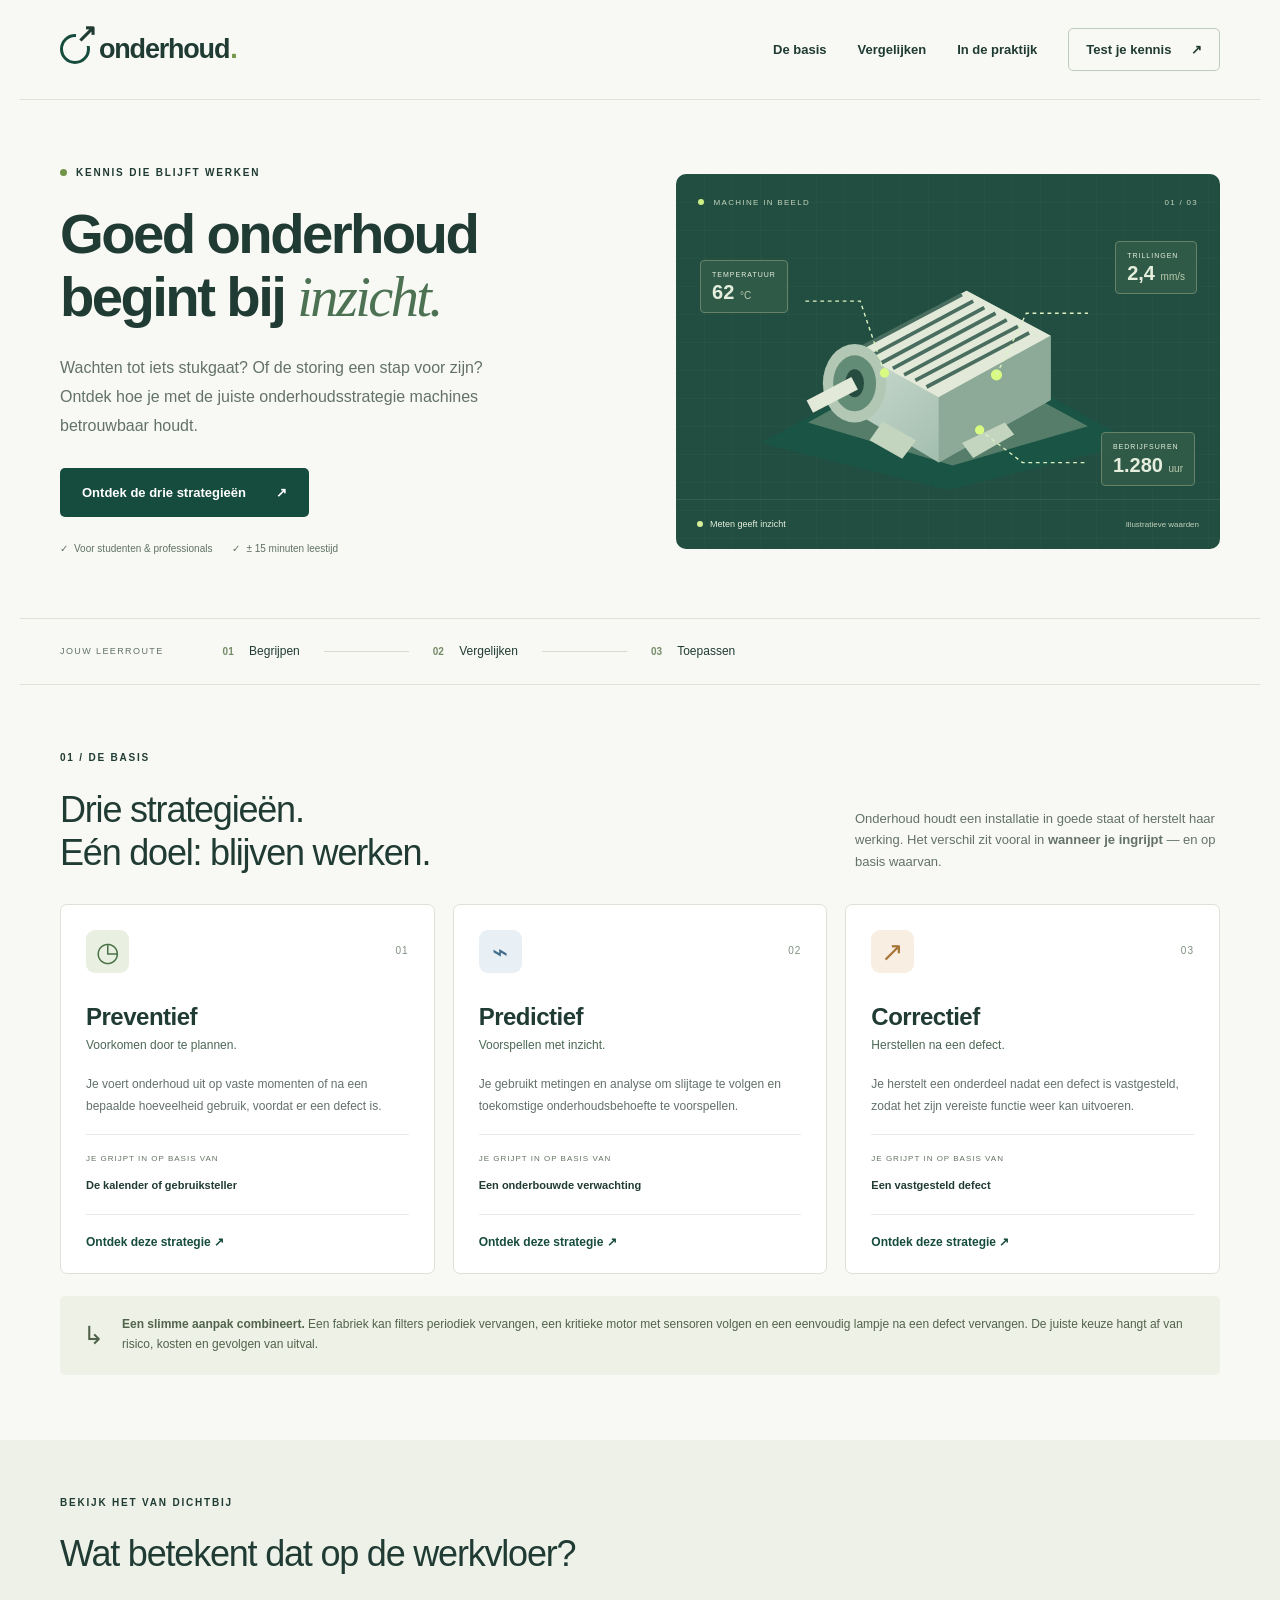
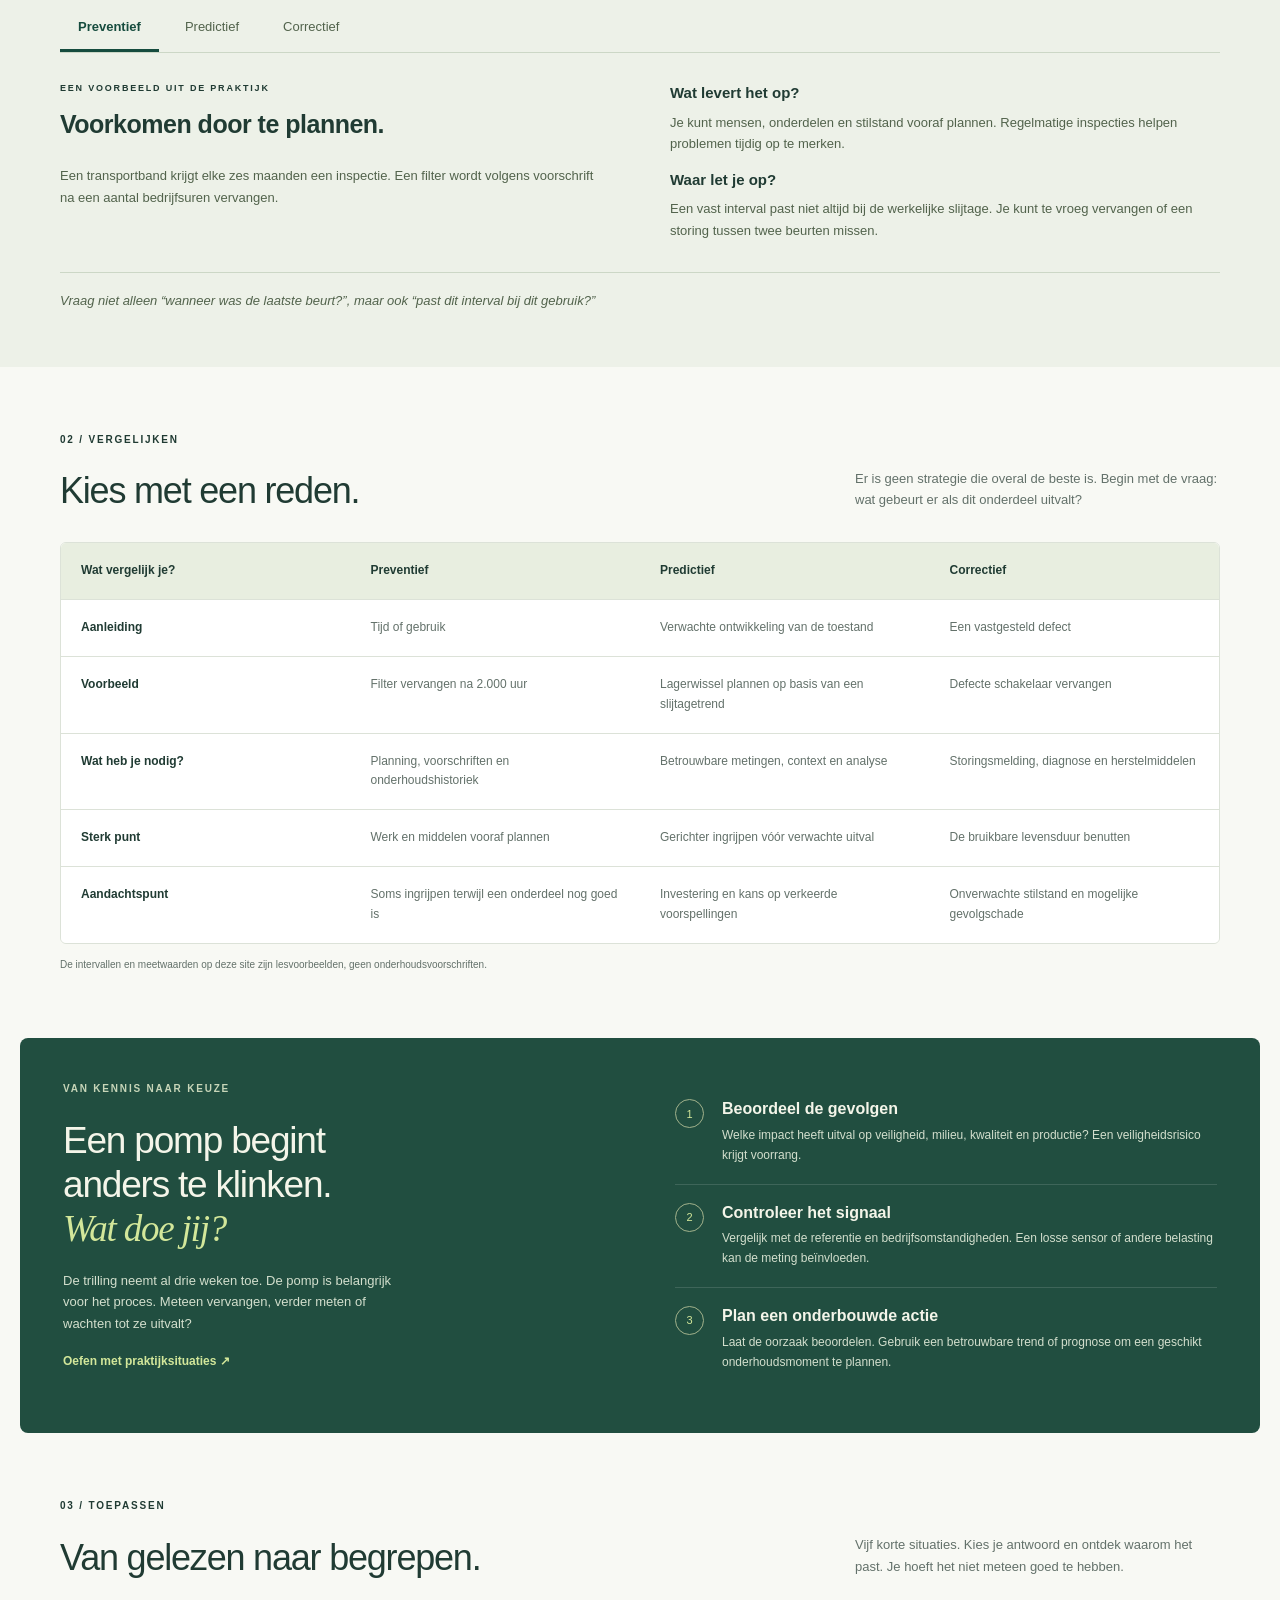
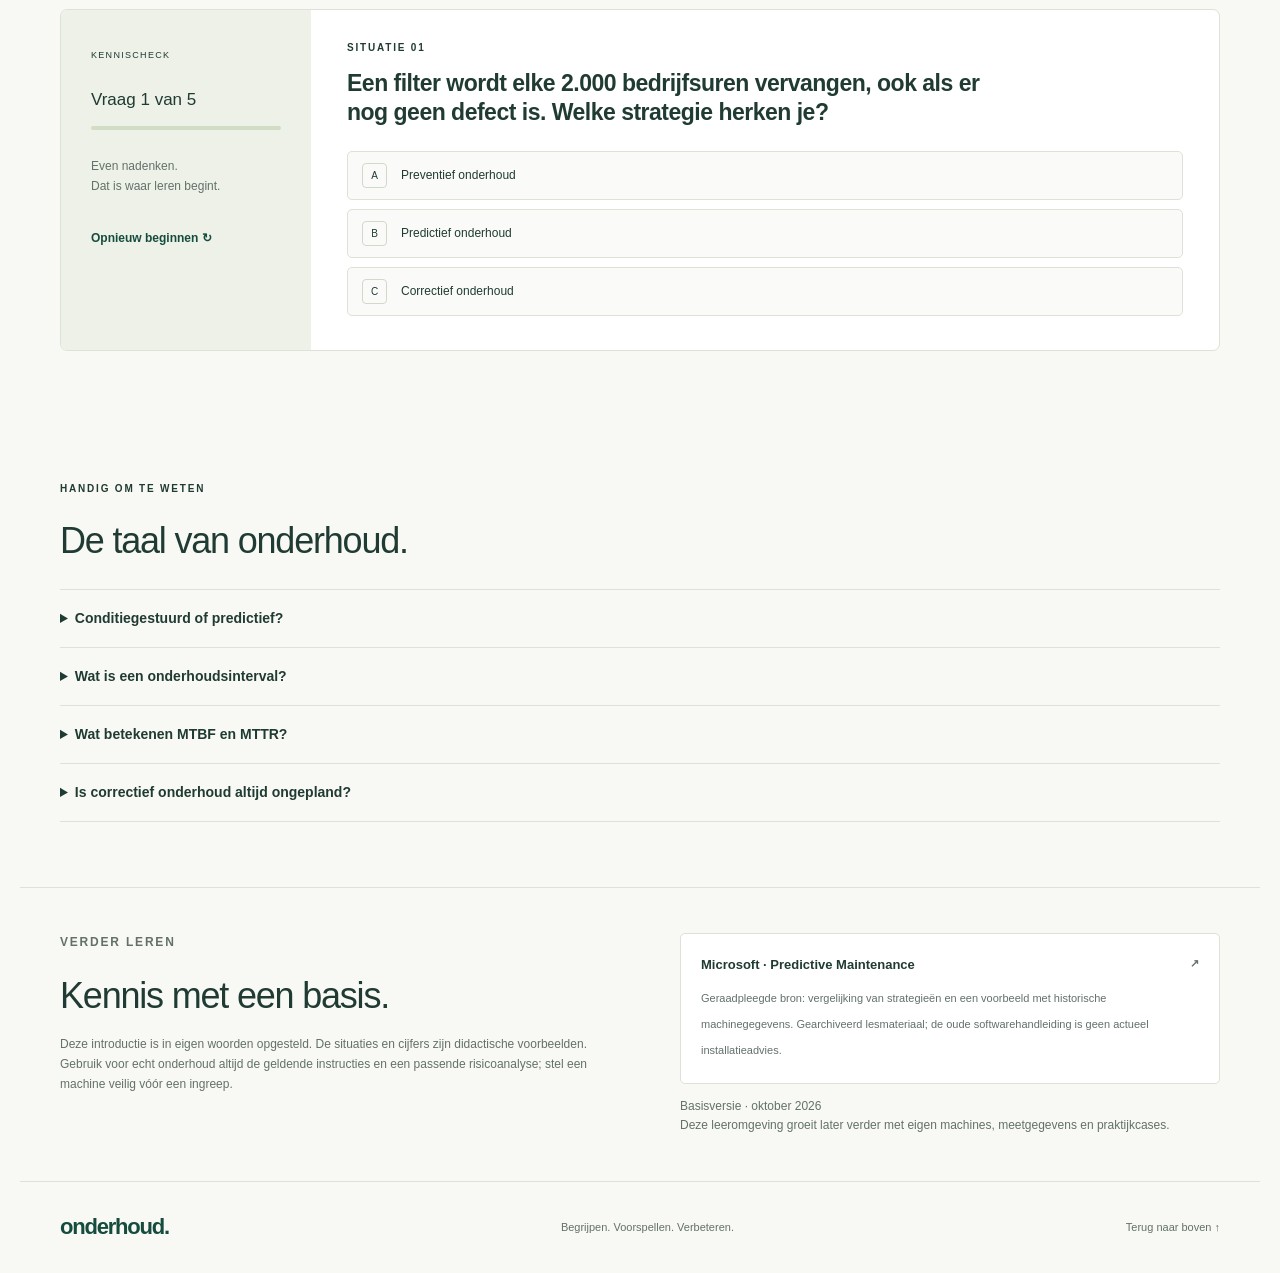
==== index.html @ 40b7e8e4 "Maak educatieve onderhoudssite voor GitHub Pages" ====
<!doctype html>
<html lang="nl">
<head>
<meta charset="utf-8"><meta name="viewport" content="width=device-width, initial-scale=1">
<meta name="description" content="Leer preventief, predictief en correctief onderhoud begrijpen en toepassen met heldere uitleg, praktijkvoorbeelden en kennisvragen.">
<meta name="theme-color" content="#164c3e"><title>Onderhoud — begrijpen. voorspellen. verbeteren.</title>
<link rel="stylesheet" href="styles.css"><script src="content/lessons.js" defer></script><script src="app.js" defer></script>
</head>
<body>
<a class="skip" href="#inhoud">Ga naar de inhoud</a>
<header><a class="brand" href="#"><span class="brand-icon" aria-hidden="true">O<span>↗</span></span>onderhoud<span class="brand-dot">.</span></a><nav aria-label="Hoofdnavigatie"><a href="#ontdek">De basis</a><a href="#vergelijk">Vergelijken</a><a href="#praktijk">In de praktijk</a><a class="nav-quiz" href="#kennischeck">Test je kennis <span aria-hidden="true">↗</span></a></nav></header>
<main id="inhoud">
<section class="hero"><div class="hero-copy"><p class="eyebrow"><span></span> KENNIS DIE BLIJFT WERKEN</p><h1>Goed onderhoud<br>begint bij <em>inzicht.</em></h1><p class="intro">Wachten tot iets stukgaat? Of de storing een stap voor zijn? Ontdek hoe je met de juiste onderhoudsstrategie machines betrouwbaar houdt.</p><a class="button" href="#ontdek">Ontdek de drie strategieën <span aria-hidden="true">↗</span></a><div class="hero-notes"><span>Voor studenten & professionals</span><span>± 15 minuten leestijd</span></div></div>
<div class="hero-visual" role="img" aria-label="Schematische machine met meetpunten voor temperatuur, trillingen en bedrijfsuren"><div class="visual-grid"></div><div class="visual-top"><span><i></i> MACHINE IN BEELD</span><span>01 / 03</span></div><svg class="machine" viewBox="0 0 480 300" aria-hidden="true"><defs><linearGradient id="metal" x1="0" y1="0" x2="1" y2="1"><stop stop-color="#d9e5d9"/><stop offset="1" stop-color="#8cae9d"/></linearGradient></defs><path d="M40 240 240 130 440 240 240 290Z" fill="#1a5445"/><path d="M90 218 235 138 390 222 245 264Z" fill="#557d6a"/><path d="M140 207v-66l120-64 90 48v69l-120 67Z" fill="url(#metal)"/><path d="m140 141 90 50 120-66-90-48Z" fill="#e2e9d8"/><path d="m230 191 120-66v69l-120 67Z" fill="#8da997"/><path d="M145 139 255 81M157 147 267 88M169 154 279 95M181 160 291 101M193 167 303 108M205 173 315 115M217 180 327 122" stroke="#496e60" stroke-width="4"/><ellipse cx="140" cy="176" rx="34" ry="42" fill="#b2c8b5"/><ellipse cx="140" cy="176" rx="23" ry="30" fill="#638c76"/><ellipse cx="140" cy="176" rx="10" ry="15" fill="#264c40"/><path d="m140 176-48 25" stroke="#e2e9d8" stroke-width="15"/><path d="m255 240 12 16 44-25-10-13M170 217l-14 20 35 20 15-20" fill="#c3d4bf"/><circle cx="292" cy="167" r="6" fill="#d9fb82"/><path d="m292 167 32-66h66M172 165l-26-77H87M274 226l46 35h70" fill="none" stroke="#dbf1c2" stroke-width="1.5" stroke-dasharray="4 4"/><circle cx="172" cy="165" r="5" fill="#d9fb82"/><circle cx="274" cy="226" r="5" fill="#d9fb82"/></svg><span class="sensor sensor-temp">TEMPERATUUR <strong>62 <small>°C</small></strong></span><span class="sensor sensor-vibration">TRILLINGEN <strong>2,4 <small>mm/s</small></strong></span><span class="sensor sensor-hours">BEDRIJFSUREN <strong>1.280 <small>uur</small></strong></span><div class="visual-bottom"><span class="pulse"></span> Meten geeft inzicht <span>Illustratieve waarden</span></div></div></section>
<div class="learning-strip"><span class="strip-title">JOUW LEERROUTE</span><a href="#ontdek"><b>01</b> Begrijpen</a><span class="route-line"></span><a href="#vergelijk"><b>02</b> Vergelijken</a><span class="route-line"></span><a href="#kennischeck"><b>03</b> Toepassen</a></div>
<section id="ontdek" class="section"><div class="section-heading"><div><p class="eyebrow">01 / DE BASIS</p><h2>Drie strategieën.<br>Eén doel: blijven werken.</h2></div><p>Onderhoud houdt een installatie in goede staat of herstelt haar werking. Het verschil zit vooral in <strong>wanneer je ingrijpt</strong> — en op basis waarvan.</p></div><div id="strategy-cards" class="cards"></div><aside class="note"><span aria-hidden="true">↳</span><p><strong>Een slimme aanpak combineert.</strong> Een fabriek kan filters periodiek vervangen, een kritieke motor met sensoren volgen en een eenvoudig lampje na een defect vervangen. De juiste keuze hangt af van risico, kosten en gevolgen van uitval.</p></aside></section>
<section id="verdieping" class="detail-section"><div class="detail-inner"><p class="eyebrow">BEKIJK HET VAN DICHTBIJ</p><h2>Wat betekent dat op de werkvloer?</h2><div id="lesson-tabs" class="tabs" role="tablist" aria-label="Onderhoudsstrategie"></div><article id="lesson-panel" class="lesson-panel" role="tabpanel" tabindex="0"></article></div></section>
<section id="vergelijk" class="section"><div class="section-heading"><div><p class="eyebrow">02 / VERGELIJKEN</p><h2>Kies met een reden.</h2></div><p>Er is geen strategie die overal de beste is. Begin met de vraag: wat gebeurt er als dit onderdeel uitvalt?</p></div><div class="table-wrap" tabindex="0" role="region" aria-label="Vergelijking onderhoudsstrategieën, horizontaal verschuifbaar"><table><caption class="sr-only">Verschillen tussen preventief, predictief en correctief onderhoud</caption><thead><tr><th scope="col">Wat vergelijk je?</th><th scope="col">Preventief</th><th scope="col">Predictief</th><th scope="col">Correctief</th></tr></thead><tbody><tr><th scope="row">Aanleiding</th><td>Tijd of gebruik</td><td>Verwachte ontwikkeling van de toestand</td><td>Een vastgesteld defect</td></tr><tr><th scope="row">Voorbeeld</th><td>Filter vervangen na 2.000 uur</td><td>Lagerwissel plannen op basis van een slijtagetrend</td><td>Defecte schakelaar vervangen</td></tr><tr><th scope="row">Wat heb je nodig?</th><td>Planning, voorschriften en onderhoudshistoriek</td><td>Betrouwbare metingen, context en analyse</td><td>Storingsmelding, diagnose en herstelmiddelen</td></tr><tr><th scope="row">Sterk punt</th><td>Werk en middelen vooraf plannen</td><td>Gerichter ingrijpen vóór verwachte uitval</td><td>De bruikbare levensduur benutten</td></tr><tr><th scope="row">Aandachtspunt</th><td>Soms ingrijpen terwijl een onderdeel nog goed is</td><td>Investering en kans op verkeerde voorspellingen</td><td>Onverwachte stilstand en mogelijke gevolgschade</td></tr></tbody></table></div><p class="small">De intervallen en meetwaarden op deze site zijn lesvoorbeelden, geen onderhoudsvoorschriften.</p></section>
<section id="praktijk" class="section practice"><div><p class="eyebrow">VAN KENNIS NAAR KEUZE</p><h2>Een pomp begint<br>anders te klinken.<br><em>Wat doe jij?</em></h2><p>De trilling neemt al drie weken toe. De pomp is belangrijk voor het proces. Meteen vervangen, verder meten of wachten tot ze uitvalt?</p><a class="text-link" href="#kennischeck">Oefen met praktijksituaties <span aria-hidden="true">↗</span></a></div><div class="steps"><article><span>1</span><div><h3>Beoordeel de gevolgen</h3><p>Welke impact heeft uitval op veiligheid, milieu, kwaliteit en productie? Een veiligheidsrisico krijgt voorrang.</p></div></article><article><span>2</span><div><h3>Controleer het signaal</h3><p>Vergelijk met de referentie en bedrijfsomstandigheden. Een losse sensor of andere belasting kan de meting beïnvloeden.</p></div></article><article><span>3</span><div><h3>Plan een onderbouwde actie</h3><p>Laat de oorzaak beoordelen. Gebruik een betrouwbare trend of prognose om een geschikt onderhoudsmoment te plannen.</p></div></article></div></section>
<section id="kennischeck" class="section quiz-section"><div class="section-heading"><div><p class="eyebrow">03 / TOEPASSEN</p><h2>Van gelezen naar begrepen.</h2></div><p>Vijf korte situaties. Kies je antwoord en ontdek waarom het past. Je hoeft het niet meteen goed te hebben.</p></div><div class="quiz-layout"><aside><span class="quiz-label">KENNISCHECK</span><div id="quiz-progress" class="quiz-progress">Vraag 1 van 5</div><div class="progress-track"><div id="progress-bar"></div></div><p>Even nadenken.<br>Dat is waar leren begint.</p><button id="restart" class="text-link" type="button">Opnieuw beginnen ↻</button></aside><div id="quiz-card" class="quiz-card" aria-live="polite"></div></div></section>
<section id="begrippen" class="section"><p class="eyebrow">HANDIG OM TE WETEN</p><h2>De taal van onderhoud.</h2><div class="glossary"><details><summary>Conditiegestuurd of predictief?</summary><p>Conditiegestuurd onderhoud baseert een actie op de gemeten toestand, bijvoorbeeld een grenswaarde. Predictief onderhoud voegt een verwachting toe: hoe zal die toestand zich ontwikkelen, en wanneer dreigt uitval? In de praktijk overlappen de termen. Een sensor alleen maakt een aanpak nog niet predictief.</p></details><details><summary>Wat is een onderhoudsinterval?</summary><p>De periode of hoeveelheid gebruik tussen onderhoudsacties, bijvoorbeeld maanden, bedrijfsuren of cycli. Bepaal het interval aan de hand van fabrikantvoorschriften, gebruiksomstandigheden, risicoanalyse en ervaring.</p></details><details><summary>Wat betekenen MTBF en MTTR?</summary><p>MTBF is de gemiddelde bedrijfstijd tussen storingen van herstelbare installaties. MTTR is, afhankelijk van de afgesproken definitie, de gemiddelde reparatie- of hersteltijd. Leg altijd vast welke tijden je meet. Een gemiddelde voorspelt niet wanneer één specifieke machine uitvalt.</p></details><details><summary>Is correctief onderhoud altijd ongepland?</summary><p>Nee. Correctief onderhoud volgt op de vaststelling van een defect. Als uitstel verantwoord is, kan het herstel worden ingepland. Bewust wachten op uitval is alleen geschikt als de gevolgen aanvaardbaar zijn.</p></details></div></section>
<section class="section sources" id="bronnen"><div><p class="eyebrow">VERDER LEREN</p><h2>Kennis met een basis.</h2><p>Deze introductie is in eigen woorden opgesteld. De situaties en cijfers zijn didactische voorbeelden. Gebruik voor echt onderhoud altijd de geldende instructies en een passende risicoanalyse; stel een machine veilig vóór een ingreep.</p></div><div><a href="https://github.com/Azure-Samples/MachineLearningSamples-PredictiveMaintenance" target="_blank" rel="noopener noreferrer"><strong>Microsoft · Predictive Maintenance <span aria-hidden="true">↗</span></strong><span>Geraadpleegde bron: vergelijking van strategieën en een voorbeeld met historische machinegegevens. Gearchiveerd lesmateriaal; de oude softwarehandleiding is geen actueel installatieadvies.</span></a><p class="small">Basisversie · oktober 2026<br>Deze leeromgeving groeit later verder met eigen machines, meetgegevens en praktijkcases.</p></div></section>
</main><footer><a class="brand" href="#">onderhoud.</a><p>Begrijpen. Voorspellen. Verbeteren.</p><a href="#inhoud">Terug naar boven ↑</a></footer>
<noscript><p class="noscript">Schakel JavaScript in voor de verdiepende lessen en kennischeck. De vergelijking, praktijkaanpak en begrippen hierboven zijn ook zonder JavaScript leesbaar.</p></noscript>
</body></html>
---- styles.css ----
:root{--ink:#203b33;--green:#164c3e;--muted:#63716a;--paper:#f8f9f4;--line:#dce2d8;--lime:#deef9c}*{box-sizing:border-box}html{scroll-behavior:smooth;scroll-padding-top:24px}body{margin:0;background:var(--paper);color:var(--ink);font-family:Arial,Helvetica,sans-serif;font-size:16px;line-height:1.65}a{color:inherit;text-decoration:none}button{font:inherit;cursor:pointer}a,button,summary{-webkit-tap-highlight-color:transparent}button:focus-visible,a:focus-visible,summary:focus-visible,[tabindex]:focus-visible{outline:3px solid #ad6b20;outline-offset:5px}header,main>section,footer,.learning-strip{max-width:1240px;margin:auto}header{padding:27px 40px;display:flex;justify-content:space-between;align-items:center;border-bottom:1px solid var(--line)}.brand{font-size:27px;font-weight:800;letter-spacing:-1.2px;display:flex;align-items:center;gap:9px}.brand-dot{color:#719646;margin-left:-8px}.brand-icon{width:30px;height:30px;border:3px solid var(--green);border-radius:50%;font-size:0;position:relative}.brand-icon span{position:absolute;font-size:25px;right:-9px;top:-16px;background:var(--paper);line-height:1}nav{display:flex;align-items:center;gap:31px;font-size:13px;font-weight:600}nav a:hover,.text-link:hover{text-decoration:underline;text-underline-offset:5px}.nav-quiz{padding:10px 17px;border:1px solid #bfcbbd;border-radius:5px}.nav-quiz span{margin-left:16px}.hero{display:grid;grid-template-columns:1.05fr 1fr;gap:45px;padding:65px 40px 60px;align-items:center}.eyebrow{font-size:10px;letter-spacing:1.8px;font-weight:700;margin:0 0 21px;display:flex;align-items:center;gap:9px}.eyebrow>span{background:#729448;width:7px;height:7px;border-radius:50%}h1,h2,h3,h4,p{margin-top:0}h1{font-size:clamp(38px,4.4vw,60px);line-height:1.12;letter-spacing:-2.6px;margin-bottom:25px;font-weight:600}em{font-family:Georgia,serif;font-weight:400;color:#4c7253}h2{font-size:36px;font-weight:500;line-height:1.2;letter-spacing:-1.2px;margin-bottom:18px}h3{font-size:24px;line-height:1.3;letter-spacing:-.5px}h4{font-size:15px;margin-bottom:6px}.intro{font-size:16px;color:var(--muted);max-width:430px;line-height:1.8;margin-bottom:27px}.button{display:inline-flex;align-items:center;justify-content:center;gap:30px;background:var(--green);color:#fff;padding:14px 22px;border:0;border-radius:5px;font-size:13px;font-weight:600}.button:hover{background:#24644e}.hero-notes{display:flex;gap:20px;color:#607165;font-size:10px;margin-top:24px}.hero-notes span:before{content:'✓';margin-right:6px}.hero-visual{height:375px;background:#214e40;border-radius:10px;position:relative;overflow:hidden;color:#e6efde;isolation:isolate}.visual-grid{position:absolute;inset:0;z-index:-1;background-image:linear-gradient(#ffffff06 1px,transparent 1px),linear-gradient(90deg,#ffffff06 1px,transparent 1px);background-size:28px 28px}.visual-top{display:flex;justify-content:space-between;margin:22px;font-size:8px;letter-spacing:1.3px;color:#c4d4bd}.visual-top i{display:inline-block;width:6px;height:6px;background:#ceef85;border-radius:50%;margin-right:6px}.machine{position:absolute;top:45px;width:100%;height:280px}.sensor{position:absolute;padding:8px 11px;background:#315c49eb;border:1px solid #668369;border-radius:4px;font-size:7px;letter-spacing:1px}.sensor strong{display:block;font-size:20px;letter-spacing:0;line-height:1.2}.sensor small{font-size:10px;font-weight:400;color:#bdccae}.sensor-temp{top:86px;left:24px}.sensor-vibration{top:67px;right:23px}.sensor-hours{right:25px;bottom:63px}.visual-bottom{position:absolute;bottom:0;padding:17px 21px;border-top:1px solid #ffffff15;width:100%;font-size:9px;display:flex;align-items:center;gap:7px}.visual-bottom>span:last-child{margin-left:auto;color:#c3d0bc;font-size:8px}.pulse{width:6px;height:6px;background:#d9ef9b;border-radius:50%}.learning-strip{display:flex;align-items:center;gap:24px;padding:23px 40px;border-top:1px solid var(--line);border-bottom:1px solid var(--line);font-size:12px}.strip-title{font-size:9px;letter-spacing:1.4px;margin-right:35px;color:var(--muted)}.learning-strip b{font-size:10px;color:#768c69;margin-right:12px}.route-line{height:1px;background:#d4dccd;flex:1;max-width:85px}.section{padding:65px 40px}.section-heading{display:flex;justify-content:space-between;gap:50px;align-items:flex-end;margin-bottom:30px}.section-heading h2{margin-bottom:0}.section-heading>p{max-width:365px;color:var(--muted);font-size:13px;margin-bottom:2px}.cards{display:grid;grid-template-columns:repeat(3,1fr);gap:18px}.strategy-card{border:1px solid var(--line);border-radius:7px;background:#fff;padding:25px 25px 20px;display:flex;flex-direction:column}.card-top{display:flex;justify-content:space-between;align-items:center;margin-bottom:28px}.strategy-icon{font-size:27px;width:43px;height:43px;background:#eaf0e1;display:grid;place-items:center;border-radius:9px;color:#4a7248}.blue .strategy-icon{background:#e8eff5;color:#426d8c}.orange .strategy-icon{background:#f8eee1;color:#a77538}.card-number{font-size:10px;letter-spacing:1px;color:#809080}.strategy-card h3{margin-bottom:4px}.strategy-card .tagline{font-size:12px;color:#4c6755;margin-bottom:18px}.strategy-card>p:not(.tagline){font-size:12px;color:var(--muted);line-height:1.8;flex:1}.trigger{padding:17px 0;border-top:1px solid #e7ebe3;border-bottom:1px solid #e7ebe3;margin:5px 0 18px}.trigger span{display:block;font-size:8px;letter-spacing:1px;color:#647362;margin-bottom:5px}.trigger strong{font-size:11px;font-weight:600}.text-link{font-size:12px;font-weight:600;background:none;padding:0;border:0;color:var(--green);text-align:left}.note{display:flex;gap:18px;background:#edf1e6;padding:19px 23px;margin-top:22px;border-radius:5px;font-size:12px;color:#52634c}.note>span{font-size:25px}.note p{margin:0}.detail-section{background:#edf1e8;max-width:none}.detail-inner{max-width:1240px;margin:auto;padding:55px 40px}.tabs{display:flex;gap:8px;border-bottom:1px solid #ccd7c6;margin:28px 0}.tabs button{border:0;background:none;padding:12px 18px;font-size:13px;color:#52634c;border-bottom:3px solid transparent}.tabs button[aria-selected=true]{border-color:var(--green);color:var(--green);font-weight:700}.lesson-panel{display:grid;grid-template-columns:1fr 1fr;gap:18px 60px}.lesson-example{padding-right:15px}.lesson-example .eyebrow{font-size:9px;margin-bottom:12px}.lesson-panel p{font-size:13px;color:#52634c}.lesson-example h3{font-size:25px}.lesson-takeaway{grid-column:1/-1;border-top:1px solid #ccd7c6;padding-top:17px;margin:0;font-style:italic}.table-wrap{overflow:auto;border:1px solid var(--line);border-radius:6px}table{border-collapse:collapse;width:100%;min-width:700px;font-size:12px;text-align:left;background:#fff}th,td{padding:18px 20px;border-bottom:1px solid var(--line);vertical-align:top;width:25%}thead{background:#e8eee0}tbody th{font-weight:600}tbody td{color:var(--muted)}tbody tr:last-child>*{border:0}.small{font-size:10px;color:var(--muted);margin:13px 0 0}.practice{background:#214e40;color:#f4f5e9;border-radius:8px;display:grid;grid-template-columns:1fr 1fr;gap:70px;padding:43px;margin:0 auto}.practice em{color:#d3e79a}.practice h2{font-size:37px}.practice>div>p:not(.eyebrow){font-size:13px;color:#d3dfcd;max-width:350px}.practice .text-link{color:#d3e79a}.practice .eyebrow{color:#c7d5b8}.steps{display:flex;flex-direction:column;justify-content:center}.steps article{display:flex;gap:18px;padding:18px 0;border-bottom:1px solid #ffffff21}.steps article:last-child{border:0}.steps article>span{border:1px solid #a2b28c;min-width:29px;height:29px;display:grid;place-items:center;border-radius:50%;font-size:11px;color:#d3e79a}.steps h3{font-size:16px;letter-spacing:0;margin-bottom:6px}.steps p{font-size:12px;color:#d3dfcd;margin:0}.quiz-layout{display:grid;grid-template-columns:250px 1fr;background:#fff;border:1px solid var(--line);border-radius:7px;overflow:hidden}.quiz-layout>aside{background:#edf1e7;padding:30px}.quiz-label{font-size:9px;letter-spacing:1.3px}.quiz-progress{font-size:17px;margin:20px 0 12px}.progress-track{height:4px;background:#d2ddc5;border-radius:5px;overflow:hidden}#progress-bar{height:100%;background:var(--green);transition:width .3s}.quiz-layout>aside p{font-size:12px;color:var(--muted);margin:27px 0}.quiz-card{padding:30px 36px;min-height:340px}.quiz-card h3{font-size:23px;max-width:650px}.quiz-card>.eyebrow{margin-bottom:12px}.quiz-options{display:grid;gap:9px}.quiz-options button{text-align:left;border:1px solid #dce2d6;background:#fafbf8;border-radius:5px;padding:11px 14px;color:var(--ink);display:flex;align-items:center;gap:14px;font-size:12px}.quiz-options button>span:first-child{border:1px solid #d1d9cb;min-width:25px;height:25px;display:grid;place-items:center;border-radius:4px;font-size:10px}.quiz-options button:hover:enabled{background:#edf3e3;border-color:#60824a}.quiz-options .correct{background:#e6f0dd;border-color:#527b3e}.quiz-options .incorrect{background:#fbece4;border-color:#b35e38}.quiz-options button:disabled{color:var(--ink);cursor:default;opacity:1}.feedback:not(:empty){padding-top:20px;font-size:13px}.feedback p{margin:5px 0 16px;color:var(--muted)}.feedback .button{padding:10px 16px}.quiz-card>p{font-size:13px}.glossary{margin-top:27px;border-top:1px solid var(--line)}details{border-bottom:1px solid var(--line);padding:17px 0}summary{cursor:pointer;font-size:14px;font-weight:600}details p{font-size:13px;color:var(--muted);max-width:850px;margin:14px 0 0}.sources{border-top:1px solid var(--line);display:grid;grid-template-columns:1fr 1fr;gap:80px;padding-top:45px;padding-bottom:45px}.sources p{font-size:12px;color:var(--muted)}.sources a{display:block;border:1px solid var(--line);padding:20px;background:#fff;border-radius:5px}.sources a:hover{border-color:#65834b}.sources a strong{display:block;font-size:13px;margin-bottom:8px}.sources a span{font-size:11px;color:var(--muted)}.sources a strong span{float:right}footer{display:flex;align-items:center;justify-content:space-between;padding:27px 40px;border-top:1px solid var(--line);font-size:11px;color:var(--muted)}footer .brand{color:var(--green);font-size:22px}footer p{margin:0}.skip{position:absolute;top:-100px;left:15px;background:white;z-index:10;padding:12px}.skip:focus{top:10px}.sr-only{position:absolute;width:1px;height:1px;overflow:hidden;clip-path:inset(50%)}.noscript{padding:20px}section[id]{scroll-margin-top:10px}@media(min-width:1300px){.practice{max-width:1160px}}@media(max-width:850px){header{padding:20px 25px}nav{gap:16px;font-size:11px}.hero{padding:40px 25px;gap:25px}h1{font-size:42px}.hero-visual{height:335px}.sensor-temp{left:12px}.sensor-vibration{right:12px}.section,.detail-inner{padding:45px 25px}.learning-strip{padding:20px 25px;gap:16px}.strip-title{margin-right:0}.section-heading{gap:25px}.cards{gap:12px}.strategy-card{padding:20px 17px}.practice{margin:0 25px;padding:30px;gap:35px}.quiz-layout{grid-template-columns:200px 1fr}.quiz-card{padding:25px}.sources{gap:35px}h2{font-size:30px}}@media(max-width:620px){header{flex-wrap:wrap;gap:16px}.brand{font-size:24px}nav{width:100%;justify-content:space-between;gap:9px}.nav-quiz{padding:7px 9px}.nav-quiz span{display:none}.hero{grid-template-columns:1fr;padding-top:35px;gap:30px}h1{font-size:46px}.hero-copy .eyebrow{font-size:9px}.hero-visual{height:330px}.machine{top:20px}.sensor-temp{top:75px;left:20px}.sensor-vibration{top:50px;right:20px}.hero-notes{gap:12px;font-size:9px}.learning-strip{gap:10px;flex-wrap:wrap;font-size:10px}.strip-title{width:100%;font-size:8px}.route-line{max-width:none;min-width:8px}.learning-strip b{margin-right:5px}.section-heading{display:block}.section-heading>p{margin-top:20px;max-width:none}.cards{grid-template-columns:1fr;gap:16px}.strategy-card{padding:24px}.card-top{margin-bottom:18px}.strategy-card>p:not(.tagline){font-size:14px}.strategy-card .tagline{font-size:13px}.trigger strong{font-size:12px}.lesson-panel{grid-template-columns:1fr;gap:20px}.tabs{gap:0}.tabs button{padding:12px;font-size:12px}.lesson-example{padding:0}.practice{grid-template-columns:1fr;gap:15px;padding:27px;margin:0 20px}.practice h2{font-size:34px}.quiz-layout{grid-template-columns:1fr}.quiz-layout>aside{padding:20px;display:flex;flex-wrap:wrap;align-items:center;gap:12px}.quiz-label{width:100%}.quiz-progress{margin:0;font-size:14px}.progress-track{flex:1;min-width:60px}.quiz-layout>aside p{display:none}.quiz-layout>aside .text-link{width:100%;font-size:10px}.quiz-card{padding:24px 20px}.quiz-card h3{font-size:20px}.sources{grid-template-columns:1fr;gap:15px}footer{padding:25px;flex-wrap:wrap;gap:15px}footer p{order:3;width:100%}}@media(prefers-reduced-motion:reduce){html{scroll-behavior:auto}*{transition:none!important}}@media print{header nav,.hero-visual,.learning-strip,.quiz-section,footer{display:none}.hero,.section,.detail-inner{padding:20px 0}.hero,.cards,.practice{display:block}.strategy-card{break-inside:avoid;margin-bottom:12px}.practice{color:#000;background:none}a{text-decoration:underline}}
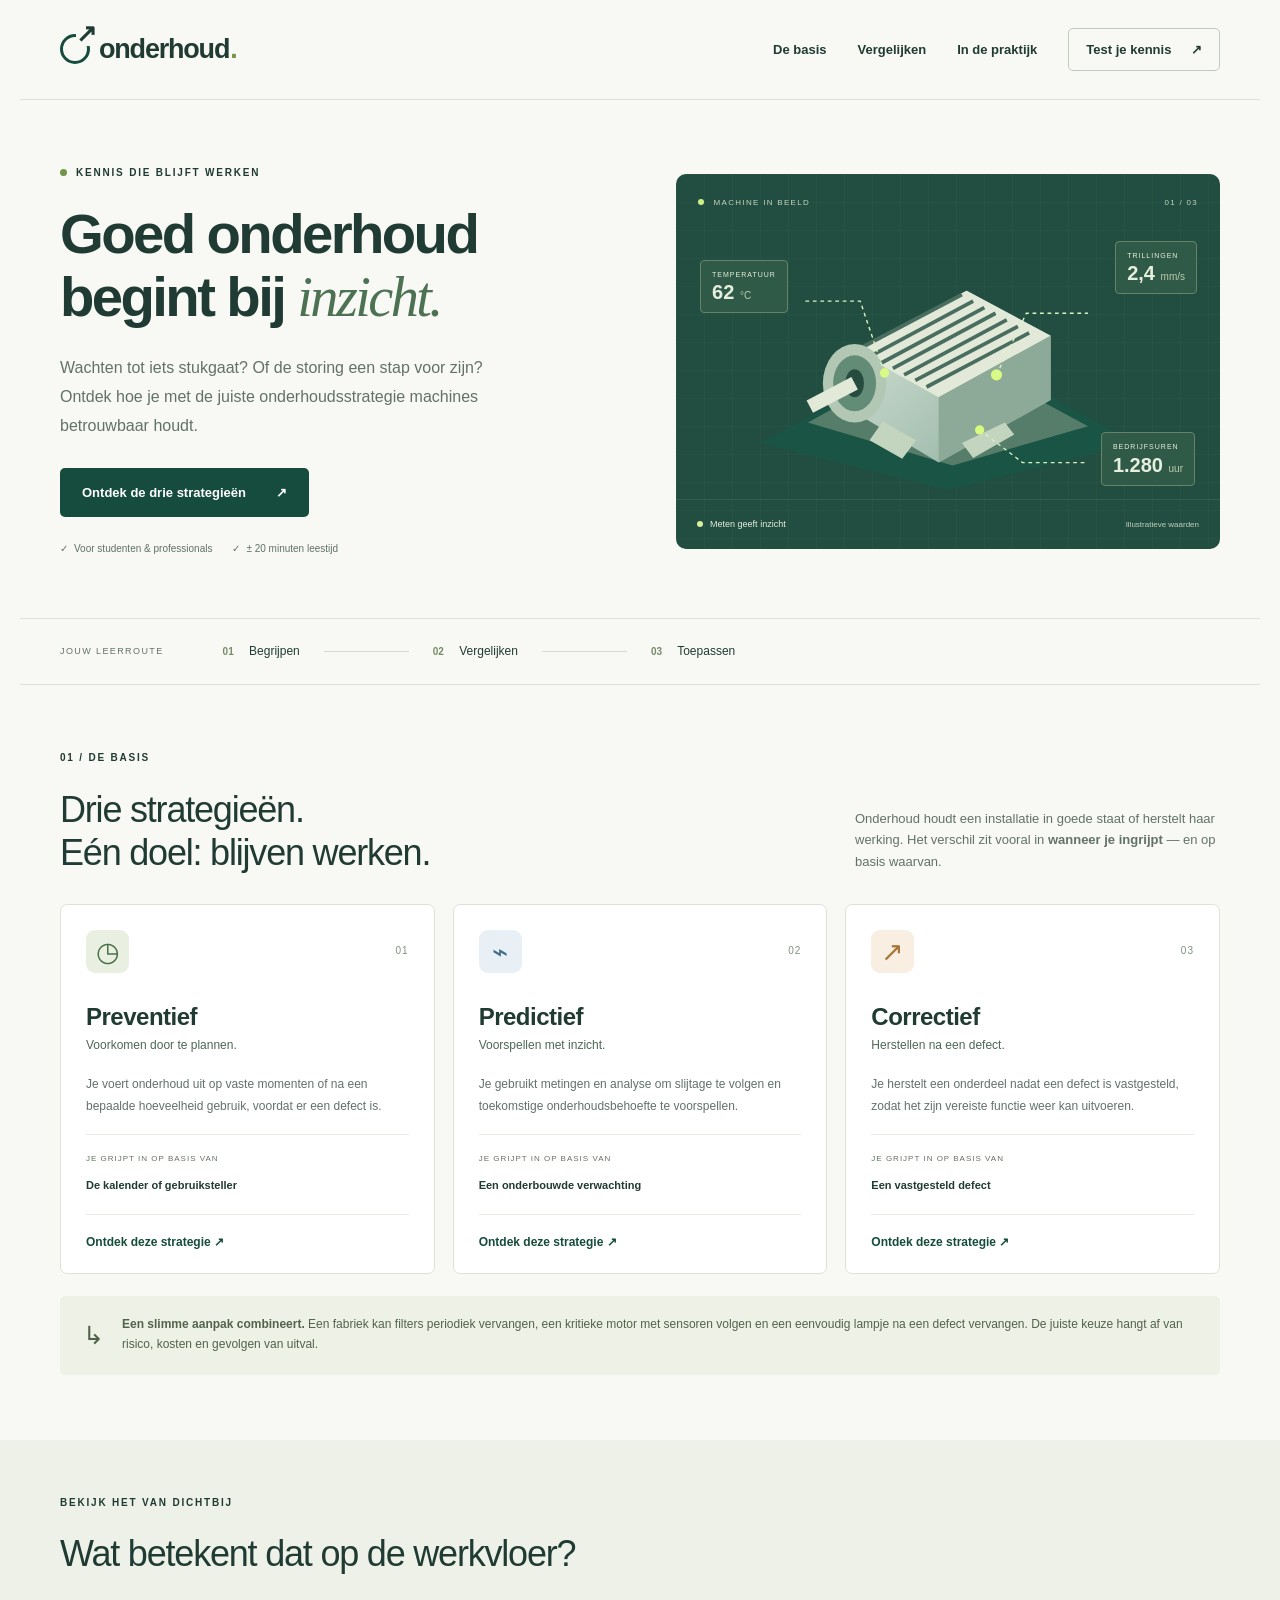
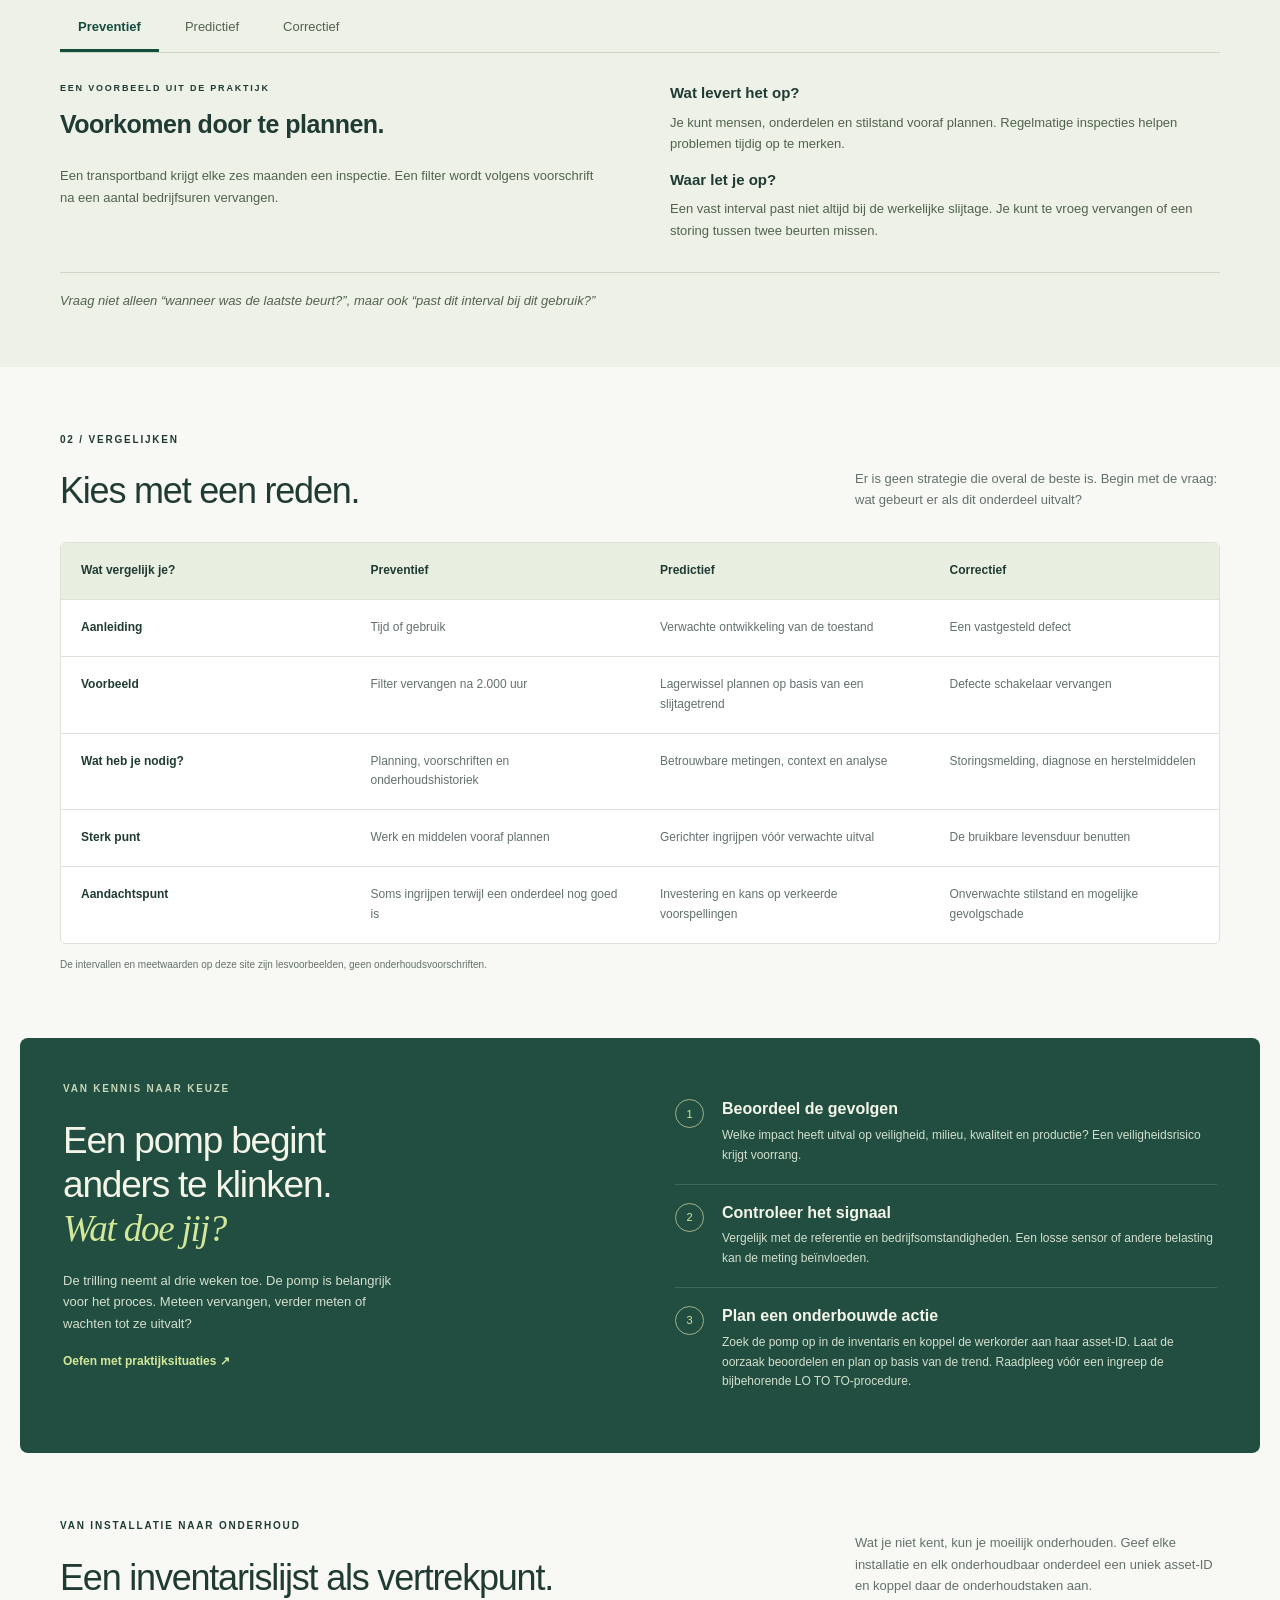
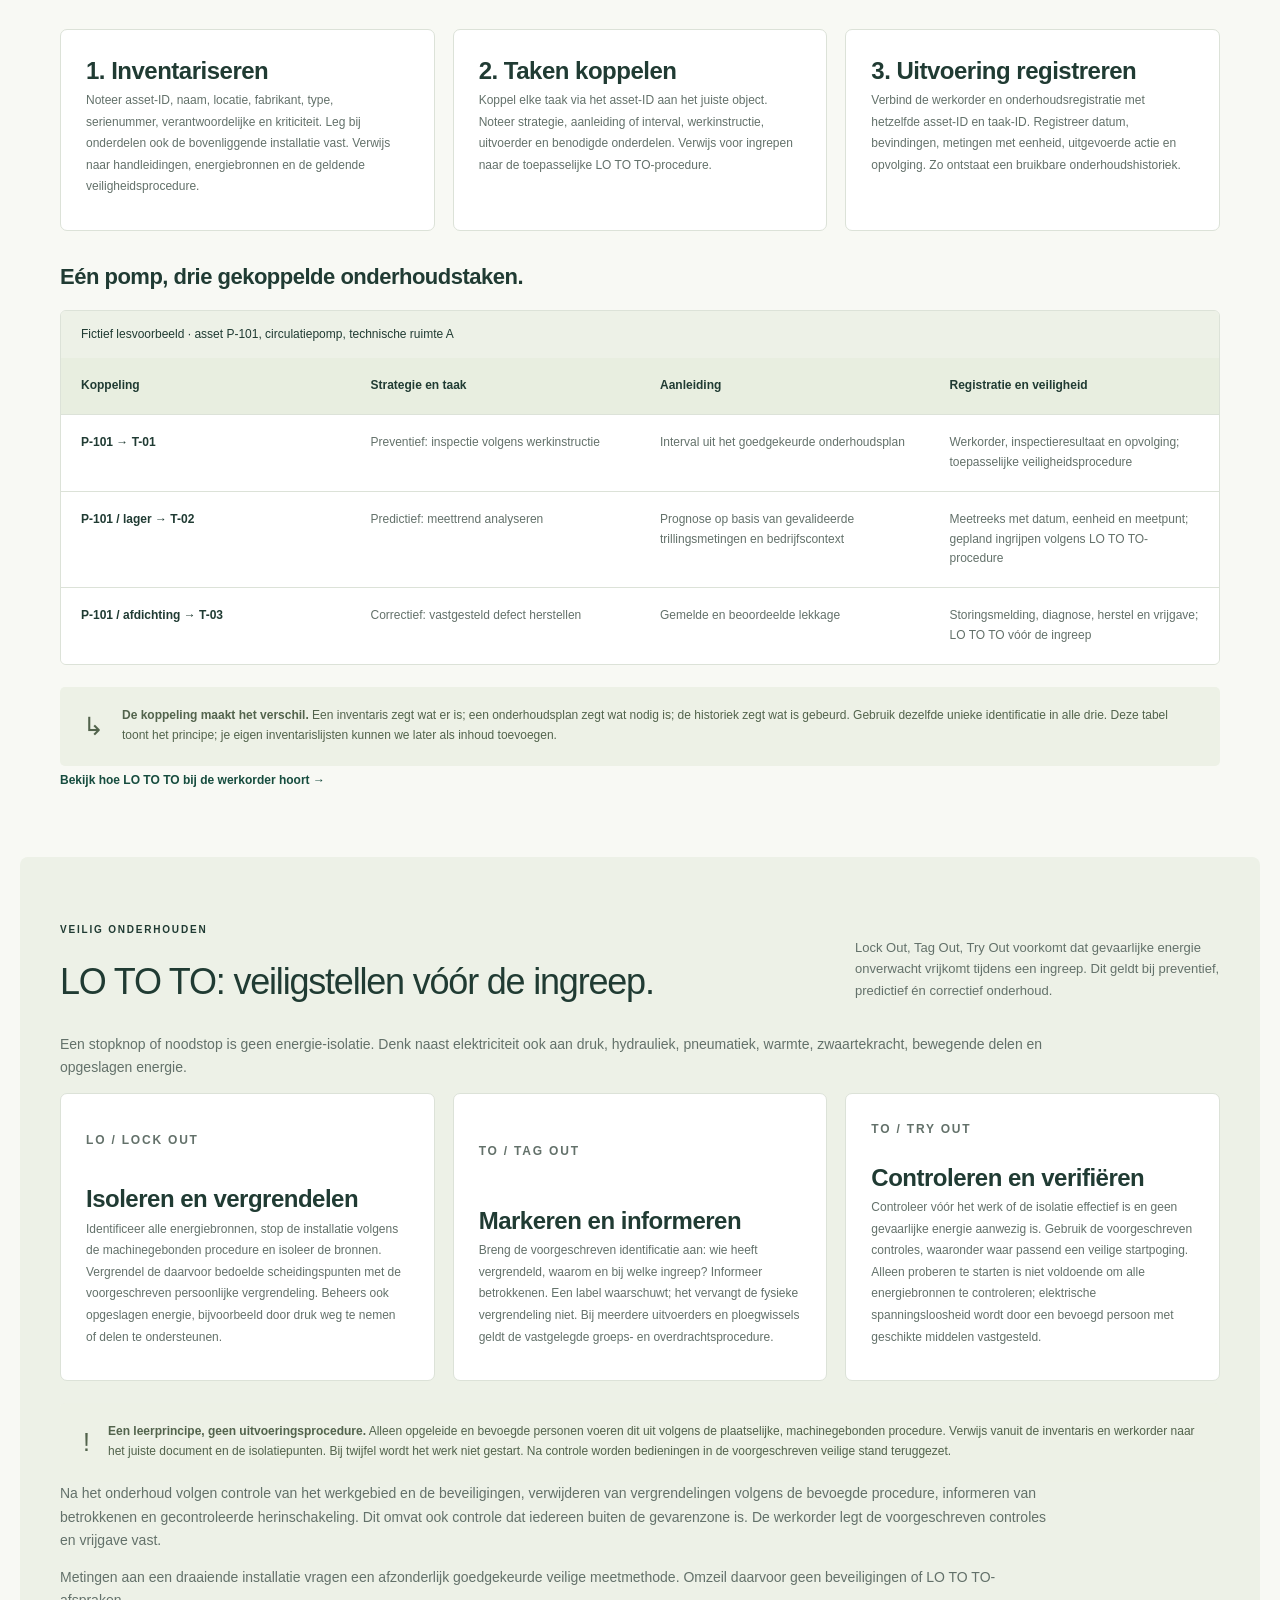
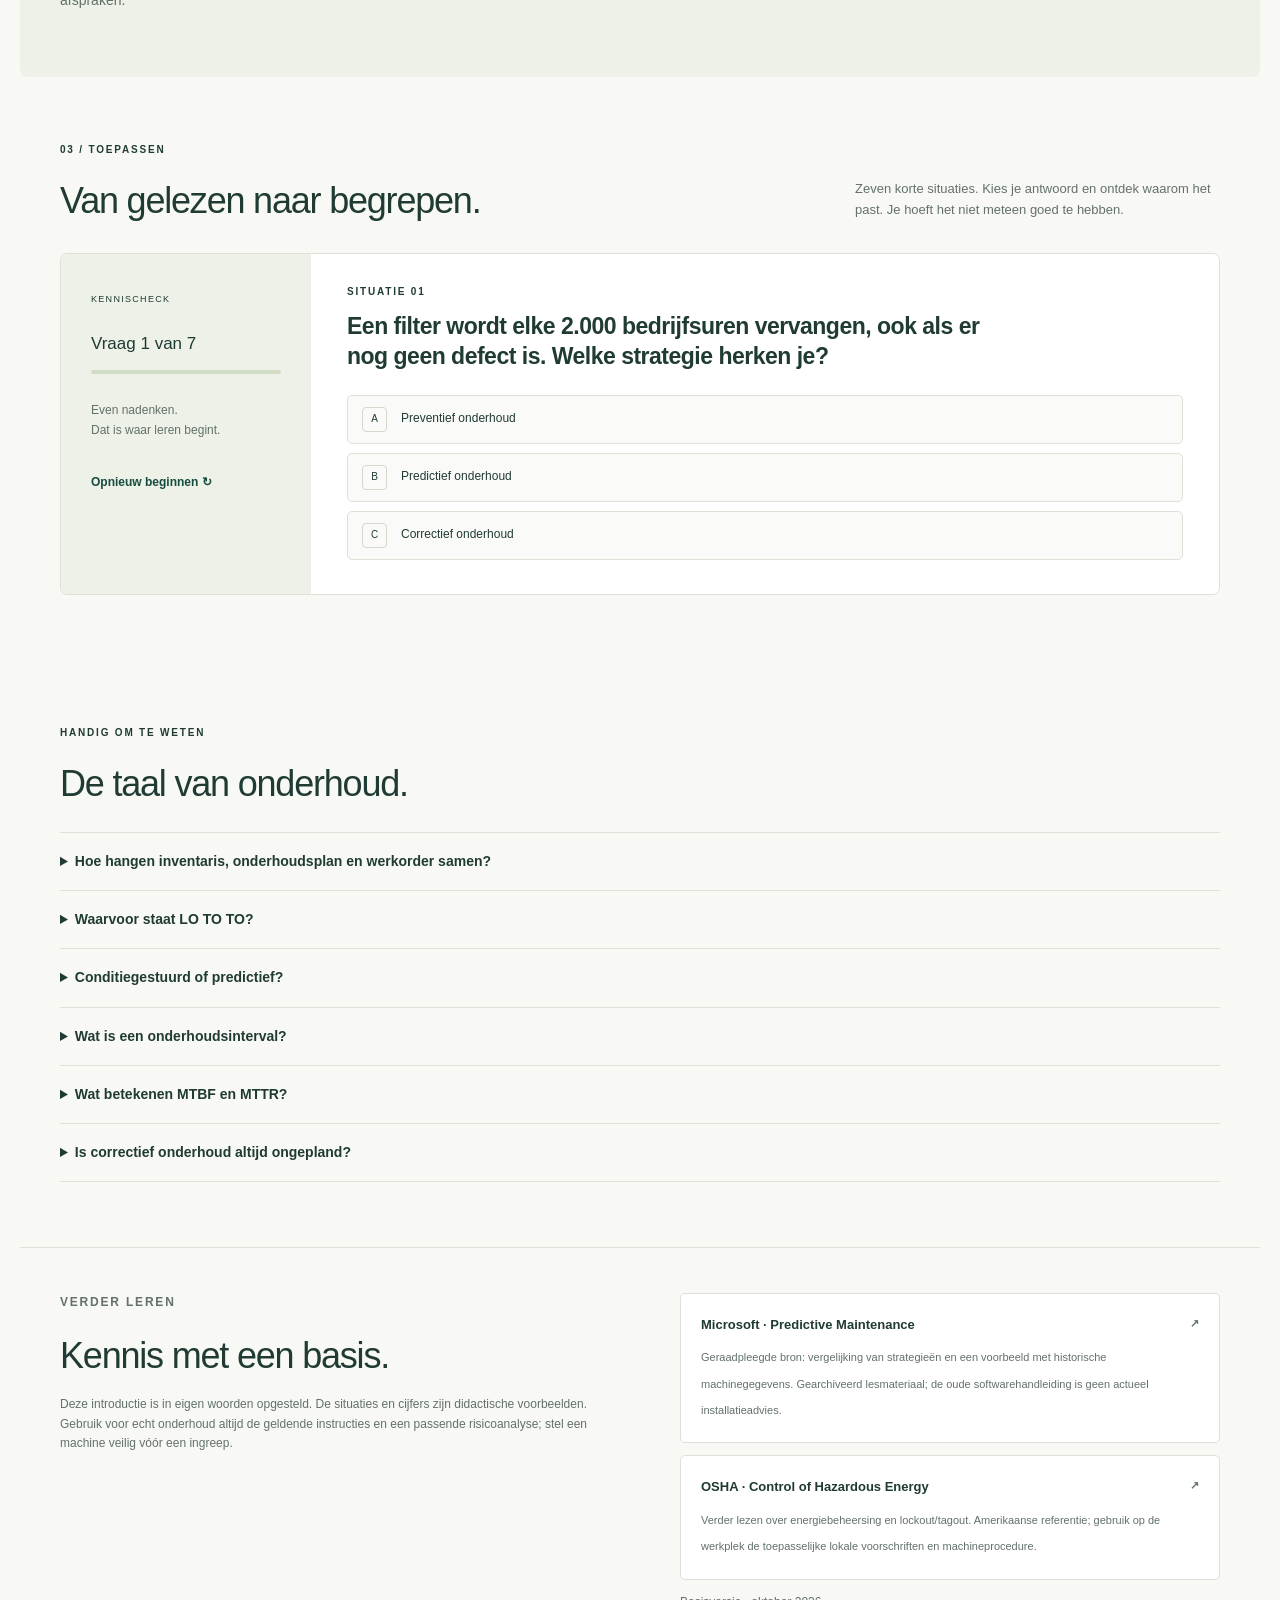
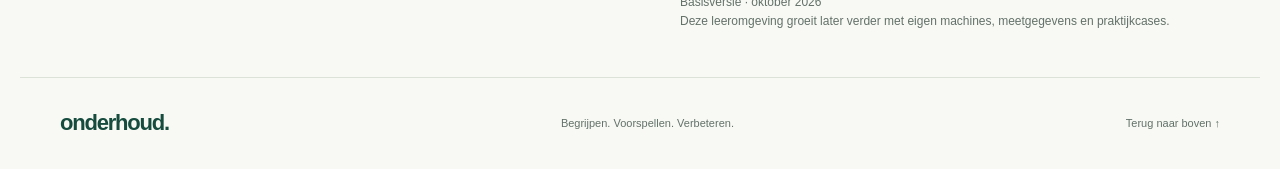
==== commit a896eca9: "Voeg inventariskoppelingen en LO TO TO aan leerstof toe" ====
--- a/index.html
+++ b/index.html
@@ -10,16 +10,18 @@
 <a class="skip" href="#inhoud">Ga naar de inhoud</a>
 <header><a class="brand" href="#"><span class="brand-icon" aria-hidden="true">O<span>↗</span></span>onderhoud<span class="brand-dot">.</span></a><nav aria-label="Hoofdnavigatie"><a href="#ontdek">De basis</a><a href="#vergelijk">Vergelijken</a><a href="#praktijk">In de praktijk</a><a class="nav-quiz" href="#kennischeck">Test je kennis <span aria-hidden="true">↗</span></a></nav></header>
 <main id="inhoud">
-<section class="hero"><div class="hero-copy"><p class="eyebrow"><span></span> KENNIS DIE BLIJFT WERKEN</p><h1>Goed onderhoud<br>begint bij <em>inzicht.</em></h1><p class="intro">Wachten tot iets stukgaat? Of de storing een stap voor zijn? Ontdek hoe je met de juiste onderhoudsstrategie machines betrouwbaar houdt.</p><a class="button" href="#ontdek">Ontdek de drie strategieën <span aria-hidden="true">↗</span></a><div class="hero-notes"><span>Voor studenten & professionals</span><span>± 15 minuten leestijd</span></div></div>
+<section class="hero"><div class="hero-copy"><p class="eyebrow"><span></span> KENNIS DIE BLIJFT WERKEN</p><h1>Goed onderhoud<br>begint bij <em>inzicht.</em></h1><p class="intro">Wachten tot iets stukgaat? Of de storing een stap voor zijn? Ontdek hoe je met de juiste onderhoudsstrategie machines betrouwbaar houdt.</p><a class="button" href="#ontdek">Ontdek de drie strategieën <span aria-hidden="true">↗</span></a><div class="hero-notes"><span>Voor studenten & professionals</span><span>± 20 minuten leestijd</span></div></div>
 <div class="hero-visual" role="img" aria-label="Schematische machine met meetpunten voor temperatuur, trillingen en bedrijfsuren"><div class="visual-grid"></div><div class="visual-top"><span><i></i> MACHINE IN BEELD</span><span>01 / 03</span></div><svg class="machine" viewBox="0 0 480 300" aria-hidden="true"><defs><linearGradient id="metal" x1="0" y1="0" x2="1" y2="1"><stop stop-color="#d9e5d9"/><stop offset="1" stop-color="#8cae9d"/></linearGradient></defs><path d="M40 240 240 130 440 240 240 290Z" fill="#1a5445"/><path d="M90 218 235 138 390 222 245 264Z" fill="#557d6a"/><path d="M140 207v-66l120-64 90 48v69l-120 67Z" fill="url(#metal)"/><path d="m140 141 90 50 120-66-90-48Z" fill="#e2e9d8"/><path d="m230 191 120-66v69l-120 67Z" fill="#8da997"/><path d="M145 139 255 81M157 147 267 88M169 154 279 95M181 160 291 101M193 167 303 108M205 173 315 115M217 180 327 122" stroke="#496e60" stroke-width="4"/><ellipse cx="140" cy="176" rx="34" ry="42" fill="#b2c8b5"/><ellipse cx="140" cy="176" rx="23" ry="30" fill="#638c76"/><ellipse cx="140" cy="176" rx="10" ry="15" fill="#264c40"/><path d="m140 176-48 25" stroke="#e2e9d8" stroke-width="15"/><path d="m255 240 12 16 44-25-10-13M170 217l-14 20 35 20 15-20" fill="#c3d4bf"/><circle cx="292" cy="167" r="6" fill="#d9fb82"/><path d="m292 167 32-66h66M172 165l-26-77H87M274 226l46 35h70" fill="none" stroke="#dbf1c2" stroke-width="1.5" stroke-dasharray="4 4"/><circle cx="172" cy="165" r="5" fill="#d9fb82"/><circle cx="274" cy="226" r="5" fill="#d9fb82"/></svg><span class="sensor sensor-temp">TEMPERATUUR <strong>62 <small>°C</small></strong></span><span class="sensor sensor-vibration">TRILLINGEN <strong>2,4 <small>mm/s</small></strong></span><span class="sensor sensor-hours">BEDRIJFSUREN <strong>1.280 <small>uur</small></strong></span><div class="visual-bottom"><span class="pulse"></span> Meten geeft inzicht <span>Illustratieve waarden</span></div></div></section>
 <div class="learning-strip"><span class="strip-title">JOUW LEERROUTE</span><a href="#ontdek"><b>01</b> Begrijpen</a><span class="route-line"></span><a href="#vergelijk"><b>02</b> Vergelijken</a><span class="route-line"></span><a href="#kennischeck"><b>03</b> Toepassen</a></div>
 <section id="ontdek" class="section"><div class="section-heading"><div><p class="eyebrow">01 / DE BASIS</p><h2>Drie strategieën.<br>Eén doel: blijven werken.</h2></div><p>Onderhoud houdt een installatie in goede staat of herstelt haar werking. Het verschil zit vooral in <strong>wanneer je ingrijpt</strong> — en op basis waarvan.</p></div><div id="strategy-cards" class="cards"></div><aside class="note"><span aria-hidden="true">↳</span><p><strong>Een slimme aanpak combineert.</strong> Een fabriek kan filters periodiek vervangen, een kritieke motor met sensoren volgen en een eenvoudig lampje na een defect vervangen. De juiste keuze hangt af van risico, kosten en gevolgen van uitval.</p></aside></section>
 <section id="verdieping" class="detail-section"><div class="detail-inner"><p class="eyebrow">BEKIJK HET VAN DICHTBIJ</p><h2>Wat betekent dat op de werkvloer?</h2><div id="lesson-tabs" class="tabs" role="tablist" aria-label="Onderhoudsstrategie"></div><article id="lesson-panel" class="lesson-panel" role="tabpanel" tabindex="0"></article></div></section>
 <section id="vergelijk" class="section"><div class="section-heading"><div><p class="eyebrow">02 / VERGELIJKEN</p><h2>Kies met een reden.</h2></div><p>Er is geen strategie die overal de beste is. Begin met de vraag: wat gebeurt er als dit onderdeel uitvalt?</p></div><div class="table-wrap" tabindex="0" role="region" aria-label="Vergelijking onderhoudsstrategieën, horizontaal verschuifbaar"><table><caption class="sr-only">Verschillen tussen preventief, predictief en correctief onderhoud</caption><thead><tr><th scope="col">Wat vergelijk je?</th><th scope="col">Preventief</th><th scope="col">Predictief</th><th scope="col">Correctief</th></tr></thead><tbody><tr><th scope="row">Aanleiding</th><td>Tijd of gebruik</td><td>Verwachte ontwikkeling van de toestand</td><td>Een vastgesteld defect</td></tr><tr><th scope="row">Voorbeeld</th><td>Filter vervangen na 2.000 uur</td><td>Lagerwissel plannen op basis van een slijtagetrend</td><td>Defecte schakelaar vervangen</td></tr><tr><th scope="row">Wat heb je nodig?</th><td>Planning, voorschriften en onderhoudshistoriek</td><td>Betrouwbare metingen, context en analyse</td><td>Storingsmelding, diagnose en herstelmiddelen</td></tr><tr><th scope="row">Sterk punt</th><td>Werk en middelen vooraf plannen</td><td>Gerichter ingrijpen vóór verwachte uitval</td><td>De bruikbare levensduur benutten</td></tr><tr><th scope="row">Aandachtspunt</th><td>Soms ingrijpen terwijl een onderdeel nog goed is</td><td>Investering en kans op verkeerde voorspellingen</td><td>Onverwachte stilstand en mogelijke gevolgschade</td></tr></tbody></table></div><p class="small">De intervallen en meetwaarden op deze site zijn lesvoorbeelden, geen onderhoudsvoorschriften.</p></section>
-<section id="praktijk" class="section practice"><div><p class="eyebrow">VAN KENNIS NAAR KEUZE</p><h2>Een pomp begint<br>anders te klinken.<br><em>Wat doe jij?</em></h2><p>De trilling neemt al drie weken toe. De pomp is belangrijk voor het proces. Meteen vervangen, verder meten of wachten tot ze uitvalt?</p><a class="text-link" href="#kennischeck">Oefen met praktijksituaties <span aria-hidden="true">↗</span></a></div><div class="steps"><article><span>1</span><div><h3>Beoordeel de gevolgen</h3><p>Welke impact heeft uitval op veiligheid, milieu, kwaliteit en productie? Een veiligheidsrisico krijgt voorrang.</p></div></article><article><span>2</span><div><h3>Controleer het signaal</h3><p>Vergelijk met de referentie en bedrijfsomstandigheden. Een losse sensor of andere belasting kan de meting beïnvloeden.</p></div></article><article><span>3</span><div><h3>Plan een onderbouwde actie</h3><p>Laat de oorzaak beoordelen. Gebruik een betrouwbare trend of prognose om een geschikt onderhoudsmoment te plannen.</p></div></article></div></section>
-<section id="kennischeck" class="section quiz-section"><div class="section-heading"><div><p class="eyebrow">03 / TOEPASSEN</p><h2>Van gelezen naar begrepen.</h2></div><p>Vijf korte situaties. Kies je antwoord en ontdek waarom het past. Je hoeft het niet meteen goed te hebben.</p></div><div class="quiz-layout"><aside><span class="quiz-label">KENNISCHECK</span><div id="quiz-progress" class="quiz-progress">Vraag 1 van 5</div><div class="progress-track"><div id="progress-bar"></div></div><p>Even nadenken.<br>Dat is waar leren begint.</p><button id="restart" class="text-link" type="button">Opnieuw beginnen ↻</button></aside><div id="quiz-card" class="quiz-card" aria-live="polite"></div></div></section>
-<section id="begrippen" class="section"><p class="eyebrow">HANDIG OM TE WETEN</p><h2>De taal van onderhoud.</h2><div class="glossary"><details><summary>Conditiegestuurd of predictief?</summary><p>Conditiegestuurd onderhoud baseert een actie op de gemeten toestand, bijvoorbeeld een grenswaarde. Predictief onderhoud voegt een verwachting toe: hoe zal die toestand zich ontwikkelen, en wanneer dreigt uitval? In de praktijk overlappen de termen. Een sensor alleen maakt een aanpak nog niet predictief.</p></details><details><summary>Wat is een onderhoudsinterval?</summary><p>De periode of hoeveelheid gebruik tussen onderhoudsacties, bijvoorbeeld maanden, bedrijfsuren of cycli. Bepaal het interval aan de hand van fabrikantvoorschriften, gebruiksomstandigheden, risicoanalyse en ervaring.</p></details><details><summary>Wat betekenen MTBF en MTTR?</summary><p>MTBF is de gemiddelde bedrijfstijd tussen storingen van herstelbare installaties. MTTR is, afhankelijk van de afgesproken definitie, de gemiddelde reparatie- of hersteltijd. Leg altijd vast welke tijden je meet. Een gemiddelde voorspelt niet wanneer één specifieke machine uitvalt.</p></details><details><summary>Is correctief onderhoud altijd ongepland?</summary><p>Nee. Correctief onderhoud volgt op de vaststelling van een defect. Als uitstel verantwoord is, kan het herstel worden ingepland. Bewust wachten op uitval is alleen geschikt als de gevolgen aanvaardbaar zijn.</p></details></div></section>
-<section class="section sources" id="bronnen"><div><p class="eyebrow">VERDER LEREN</p><h2>Kennis met een basis.</h2><p>Deze introductie is in eigen woorden opgesteld. De situaties en cijfers zijn didactische voorbeelden. Gebruik voor echt onderhoud altijd de geldende instructies en een passende risicoanalyse; stel een machine veilig vóór een ingreep.</p></div><div><a href="https://github.com/Azure-Samples/MachineLearningSamples-PredictiveMaintenance" target="_blank" rel="noopener noreferrer"><strong>Microsoft · Predictive Maintenance <span aria-hidden="true">↗</span></strong><span>Geraadpleegde bron: vergelijking van strategieën en een voorbeeld met historische machinegegevens. Gearchiveerd lesmateriaal; de oude softwarehandleiding is geen actueel installatieadvies.</span></a><p class="small">Basisversie · oktober 2026<br>Deze leeromgeving groeit later verder met eigen machines, meetgegevens en praktijkcases.</p></div></section>
+<section id="praktijk" class="section practice"><div><p class="eyebrow">VAN KENNIS NAAR KEUZE</p><h2>Een pomp begint<br>anders te klinken.<br><em>Wat doe jij?</em></h2><p>De trilling neemt al drie weken toe. De pomp is belangrijk voor het proces. Meteen vervangen, verder meten of wachten tot ze uitvalt?</p><a class="text-link" href="#kennischeck">Oefen met praktijksituaties <span aria-hidden="true">↗</span></a></div><div class="steps"><article><span>1</span><div><h3>Beoordeel de gevolgen</h3><p>Welke impact heeft uitval op veiligheid, milieu, kwaliteit en productie? Een veiligheidsrisico krijgt voorrang.</p></div></article><article><span>2</span><div><h3>Controleer het signaal</h3><p>Vergelijk met de referentie en bedrijfsomstandigheden. Een losse sensor of andere belasting kan de meting beïnvloeden.</p></div></article><article><span>3</span><div><h3>Plan een onderbouwde actie</h3><p>Zoek de pomp op in de inventaris en koppel de werkorder aan haar asset-ID. Laat de oorzaak beoordelen en plan op basis van de trend. Raadpleeg vóór een ingreep de bijbehorende LO TO TO-procedure.</p></div></article></div></section>
+<section id="inventaris" class="section"><div class="section-heading"><div><p class="eyebrow">VAN INSTALLATIE NAAR ONDERHOUD</p><h2>Een inventarislijst als vertrekpunt.</h2></div><p>Wat je niet kent, kun je moeilijk onderhouden. Geef elke installatie en elk onderhoudbaar onderdeel een uniek asset-ID en koppel daar de onderhoudstaken aan.</p></div><div class="cards"><article class="strategy-card"><h3>1. Inventariseren</h3><p>Noteer asset-ID, naam, locatie, fabrikant, type, serienummer, verantwoordelijke en kriticiteit. Leg bij onderdelen ook de bovenliggende installatie vast. Verwijs naar handleidingen, energiebronnen en de geldende veiligheidsprocedure.</p></article><article class="strategy-card"><h3>2. Taken koppelen</h3><p>Koppel elke taak via het asset-ID aan het juiste object. Noteer strategie, aanleiding of interval, werkinstructie, uitvoerder en benodigde onderdelen. Verwijs voor ingrepen naar de toepasselijke LO TO TO-procedure.</p></article><article class="strategy-card"><h3>3. Uitvoering registreren</h3><p>Verbind de werkorder en onderhoudsregistratie met hetzelfde asset-ID en taak-ID. Registreer datum, bevindingen, metingen met eenheid, uitgevoerde actie en opvolging. Zo ontstaat een bruikbare onderhoudshistoriek.</p></article></div><h3 class="inventory-example-title">Eén pomp, drie gekoppelde onderhoudstaken.</h3><div class="table-wrap" tabindex="0" role="region" aria-label="Voorbeeld van onderhoudstaken gekoppeld aan een inventaris, horizontaal verschuifbaar"><table><caption>Fictief lesvoorbeeld · asset P-101, circulatiepomp, technische ruimte A</caption><thead><tr><th scope="col">Koppeling</th><th scope="col">Strategie en taak</th><th scope="col">Aanleiding</th><th scope="col">Registratie en veiligheid</th></tr></thead><tbody><tr><th scope="row">P-101 → T-01</th><td>Preventief: inspectie volgens werkinstructie</td><td>Interval uit het goedgekeurde onderhoudsplan</td><td>Werkorder, inspectieresultaat en opvolging; toepasselijke veiligheidsprocedure</td></tr><tr><th scope="row">P-101 / lager → T-02</th><td>Predictief: meettrend analyseren</td><td>Prognose op basis van gevalideerde trillingsmetingen en bedrijfscontext</td><td>Meetreeks met datum, eenheid en meetpunt; gepland ingrijpen volgens LO TO TO-procedure</td></tr><tr><th scope="row">P-101 / afdichting → T-03</th><td>Correctief: vastgesteld defect herstellen</td><td>Gemelde en beoordeelde lekkage</td><td>Storingsmelding, diagnose, herstel en vrijgave; LO TO TO vóór de ingreep</td></tr></tbody></table></div><aside class="note"><span aria-hidden="true">↳</span><p><strong>De koppeling maakt het verschil.</strong> Een inventaris zegt wat er is; een onderhoudsplan zegt wat nodig is; de historiek zegt wat is gebeurd. Gebruik dezelfde unieke identificatie in alle drie. Deze tabel toont het principe; je eigen inventarislijsten kunnen we later als inhoud toevoegen.</p></aside><a class="text-link" href="#lototo">Bekijk hoe LO TO TO bij de werkorder hoort →</a></section>
+<section id="lototo" class="section safety-section"><div class="section-heading"><div><p class="eyebrow">VEILIG ONDERHOUDEN</p><h2>LO TO TO: veiligstellen vóór de ingreep.</h2></div><p>Lock Out, Tag Out, Try Out voorkomt dat gevaarlijke energie onverwacht vrijkomt tijdens een ingreep. Dit geldt bij preventief, predictief én correctief onderhoud.</p></div><p>Een stopknop of noodstop is geen energie-isolatie. Denk naast elektriciteit ook aan druk, hydrauliek, pneumatiek, warmte, zwaartekracht, bewegende delen en opgeslagen energie.</p><div class="cards"><article class="strategy-card"><p class="eyebrow">LO / LOCK OUT</p><h3>Isoleren en vergrendelen</h3><p>Identificeer alle energiebronnen, stop de installatie volgens de machinegebonden procedure en isoleer de bronnen. Vergrendel de daarvoor bedoelde scheidingspunten met de voorgeschreven persoonlijke vergrendeling. Beheers ook opgeslagen energie, bijvoorbeeld door druk weg te nemen of delen te ondersteunen.</p></article><article class="strategy-card"><p class="eyebrow">TO / TAG OUT</p><h3>Markeren en informeren</h3><p>Breng de voorgeschreven identificatie aan: wie heeft vergrendeld, waarom en bij welke ingreep? Informeer betrokkenen. Een label waarschuwt; het vervangt de fysieke vergrendeling niet. Bij meerdere uitvoerders en ploegwissels geldt de vastgelegde groeps- en overdrachtsprocedure.</p></article><article class="strategy-card"><p class="eyebrow">TO / TRY OUT</p><h3>Controleren en verifiëren</h3><p>Controleer vóór het werk of de isolatie effectief is en geen gevaarlijke energie aanwezig is. Gebruik de voorgeschreven controles, waaronder waar passend een veilige startpoging. Alleen proberen te starten is niet voldoende om alle energiebronnen te controleren; elektrische spanningsloosheid wordt door een bevoegd persoon met geschikte middelen vastgesteld.</p></article></div><aside class="note"><span aria-hidden="true">!</span><p><strong>Een leerprincipe, geen uitvoeringsprocedure.</strong> Alleen opgeleide en bevoegde personen voeren dit uit volgens de plaatselijke, machinegebonden procedure. Verwijs vanuit de inventaris en werkorder naar het juiste document en de isolatiepunten. Bij twijfel wordt het werk niet gestart. Na controle worden bedieningen in de voorgeschreven veilige stand teruggezet.</p></aside><p>Na het onderhoud volgen controle van het werkgebied en de beveiligingen, verwijderen van vergrendelingen volgens de bevoegde procedure, informeren van betrokkenen en gecontroleerde herinschakeling. Dit omvat ook controle dat iedereen buiten de gevarenzone is. De werkorder legt de voorgeschreven controles en vrijgave vast.</p><p class="small">Metingen aan een draaiende installatie vragen een afzonderlijk goedgekeurde veilige meetmethode. Omzeil daarvoor geen beveiligingen of LO TO TO-afspraken.</p></section>
+<section id="kennischeck" class="section quiz-section"><div class="section-heading"><div><p class="eyebrow">03 / TOEPASSEN</p><h2>Van gelezen naar begrepen.</h2></div><p>Zeven korte situaties. Kies je antwoord en ontdek waarom het past. Je hoeft het niet meteen goed te hebben.</p></div><div class="quiz-layout"><aside><span class="quiz-label">KENNISCHECK</span><div id="quiz-progress" class="quiz-progress">Vraag 1 van 7</div><div class="progress-track"><div id="progress-bar"></div></div><p>Even nadenken.<br>Dat is waar leren begint.</p><button id="restart" class="text-link" type="button">Opnieuw beginnen ↻</button></aside><div id="quiz-card" class="quiz-card" aria-live="polite"></div></div></section>
+<section id="begrippen" class="section"><p class="eyebrow">HANDIG OM TE WETEN</p><h2>De taal van onderhoud.</h2><div class="glossary"><details><summary>Hoe hangen inventaris, onderhoudsplan en werkorder samen?</summary><p>De inventaris identificeert het object via een uniek asset-ID. Het onderhoudsplan koppelt taken en strategieën aan dat object. De werkorder beschrijft een concrete uitvoering; de onderhoudshistoriek bewaart de resultaten. Dezelfde identificatie verbindt de documenten, met een verwijzing naar de toepasselijke LO TO TO-procedure.</p></details><details><summary>Waarvoor staat LO TO TO?</summary><p>Lock Out, Tag Out, Try Out: energiebronnen isoleren en vergrendelen, markeren en informeren, en de veilige toestand verifiëren. Het is geen vierde onderhoudsstrategie, maar een veiligheidsprincipe dat bij alle drie de strategieën van toepassing kan zijn.</p></details><details><summary>Conditiegestuurd of predictief?</summary><p>Conditiegestuurd onderhoud baseert een actie op de gemeten toestand, bijvoorbeeld een grenswaarde. Predictief onderhoud voegt een verwachting toe: hoe zal die toestand zich ontwikkelen, en wanneer dreigt uitval? In de praktijk overlappen de termen. Een sensor alleen maakt een aanpak nog niet predictief.</p></details><details><summary>Wat is een onderhoudsinterval?</summary><p>De periode of hoeveelheid gebruik tussen onderhoudsacties, bijvoorbeeld maanden, bedrijfsuren of cycli. Bepaal het interval aan de hand van fabrikantvoorschriften, gebruiksomstandigheden, risicoanalyse en ervaring.</p></details><details><summary>Wat betekenen MTBF en MTTR?</summary><p>MTBF is de gemiddelde bedrijfstijd tussen storingen van herstelbare installaties. MTTR is, afhankelijk van de afgesproken definitie, de gemiddelde reparatie- of hersteltijd. Leg altijd vast welke tijden je meet. Een gemiddelde voorspelt niet wanneer één specifieke machine uitvalt.</p></details><details><summary>Is correctief onderhoud altijd ongepland?</summary><p>Nee. Correctief onderhoud volgt op de vaststelling van een defect. Als uitstel verantwoord is, kan het herstel worden ingepland. Bewust wachten op uitval is alleen geschikt als de gevolgen aanvaardbaar zijn.</p></details></div></section>
+<section class="section sources" id="bronnen"><div><p class="eyebrow">VERDER LEREN</p><h2>Kennis met een basis.</h2><p>Deze introductie is in eigen woorden opgesteld. De situaties en cijfers zijn didactische voorbeelden. Gebruik voor echt onderhoud altijd de geldende instructies en een passende risicoanalyse; stel een machine veilig vóór een ingreep.</p></div><div><a href="https://github.com/Azure-Samples/MachineLearningSamples-PredictiveMaintenance" target="_blank" rel="noopener noreferrer"><strong>Microsoft · Predictive Maintenance <span aria-hidden="true">↗</span></strong><span>Geraadpleegde bron: vergelijking van strategieën en een voorbeeld met historische machinegegevens. Gearchiveerd lesmateriaal; de oude softwarehandleiding is geen actueel installatieadvies.</span></a><a href="https://www.osha.gov/control-hazardous-energy" target="_blank" rel="noopener noreferrer"><strong>OSHA · Control of Hazardous Energy <span aria-hidden="true">↗</span></strong><span>Verder lezen over energiebeheersing en lockout/tagout. Amerikaanse referentie; gebruik op de werkplek de toepasselijke lokale voorschriften en machineprocedure.</span></a><p class="small">Basisversie · oktober 2026<br>Deze leeromgeving groeit later verder met eigen machines, meetgegevens en praktijkcases.</p></div></section>
 </main><footer><a class="brand" href="#">onderhoud.</a><p>Begrijpen. Voorspellen. Verbeteren.</p><a href="#inhoud">Terug naar boven ↑</a></footer>
 <noscript><p class="noscript">Schakel JavaScript in voor de verdiepende lessen en kennischeck. De vergelijking, praktijkaanpak en begrippen hierboven zijn ook zonder JavaScript leesbaar.</p></noscript>
 </body></html>
--- a/styles.css
+++ b/styles.css
@@ -1 +1,3 @@
 :root{--ink:#203b33;--green:#164c3e;--muted:#63716a;--paper:#f8f9f4;--line:#dce2d8;--lime:#deef9c}*{box-sizing:border-box}html{scroll-behavior:smooth;scroll-padding-top:24px}body{margin:0;background:var(--paper);color:var(--ink);font-family:Arial,Helvetica,sans-serif;font-size:16px;line-height:1.65}a{color:inherit;text-decoration:none}button{font:inherit;cursor:pointer}a,button,summary{-webkit-tap-highlight-color:transparent}button:focus-visible,a:focus-visible,summary:focus-visible,[tabindex]:focus-visible{outline:3px solid #ad6b20;outline-offset:5px}header,main>section,footer,.learning-strip{max-width:1240px;margin:auto}header{padding:27px 40px;display:flex;justify-content:space-between;align-items:center;border-bottom:1px solid var(--line)}.brand{font-size:27px;font-weight:800;letter-spacing:-1.2px;display:flex;align-items:center;gap:9px}.brand-dot{color:#719646;margin-left:-8px}.brand-icon{width:30px;height:30px;border:3px solid var(--green);border-radius:50%;font-size:0;position:relative}.brand-icon span{position:absolute;font-size:25px;right:-9px;top:-16px;background:var(--paper);line-height:1}nav{display:flex;align-items:center;gap:31px;font-size:13px;font-weight:600}nav a:hover,.text-link:hover{text-decoration:underline;text-underline-offset:5px}.nav-quiz{padding:10px 17px;border:1px solid #bfcbbd;border-radius:5px}.nav-quiz span{margin-left:16px}.hero{display:grid;grid-template-columns:1.05fr 1fr;gap:45px;padding:65px 40px 60px;align-items:center}.eyebrow{font-size:10px;letter-spacing:1.8px;font-weight:700;margin:0 0 21px;display:flex;align-items:center;gap:9px}.eyebrow>span{background:#729448;width:7px;height:7px;border-radius:50%}h1,h2,h3,h4,p{margin-top:0}h1{font-size:clamp(38px,4.4vw,60px);line-height:1.12;letter-spacing:-2.6px;margin-bottom:25px;font-weight:600}em{font-family:Georgia,serif;font-weight:400;color:#4c7253}h2{font-size:36px;font-weight:500;line-height:1.2;letter-spacing:-1.2px;margin-bottom:18px}h3{font-size:24px;line-height:1.3;letter-spacing:-.5px}h4{font-size:15px;margin-bottom:6px}.intro{font-size:16px;color:var(--muted);max-width:430px;line-height:1.8;margin-bottom:27px}.button{display:inline-flex;align-items:center;justify-content:center;gap:30px;background:var(--green);color:#fff;padding:14px 22px;border:0;border-radius:5px;font-size:13px;font-weight:600}.button:hover{background:#24644e}.hero-notes{display:flex;gap:20px;color:#607165;font-size:10px;margin-top:24px}.hero-notes span:before{content:'✓';margin-right:6px}.hero-visual{height:375px;background:#214e40;border-radius:10px;position:relative;overflow:hidden;color:#e6efde;isolation:isolate}.visual-grid{position:absolute;inset:0;z-index:-1;background-image:linear-gradient(#ffffff06 1px,transparent 1px),linear-gradient(90deg,#ffffff06 1px,transparent 1px);background-size:28px 28px}.visual-top{display:flex;justify-content:space-between;margin:22px;font-size:8px;letter-spacing:1.3px;color:#c4d4bd}.visual-top i{display:inline-block;width:6px;height:6px;background:#ceef85;border-radius:50%;margin-right:6px}.machine{position:absolute;top:45px;width:100%;height:280px}.sensor{position:absolute;padding:8px 11px;background:#315c49eb;border:1px solid #668369;border-radius:4px;font-size:7px;letter-spacing:1px}.sensor strong{display:block;font-size:20px;letter-spacing:0;line-height:1.2}.sensor small{font-size:10px;font-weight:400;color:#bdccae}.sensor-temp{top:86px;left:24px}.sensor-vibration{top:67px;right:23px}.sensor-hours{right:25px;bottom:63px}.visual-bottom{position:absolute;bottom:0;padding:17px 21px;border-top:1px solid #ffffff15;width:100%;font-size:9px;display:flex;align-items:center;gap:7px}.visual-bottom>span:last-child{margin-left:auto;color:#c3d0bc;font-size:8px}.pulse{width:6px;height:6px;background:#d9ef9b;border-radius:50%}.learning-strip{display:flex;align-items:center;gap:24px;padding:23px 40px;border-top:1px solid var(--line);border-bottom:1px solid var(--line);font-size:12px}.strip-title{font-size:9px;letter-spacing:1.4px;margin-right:35px;color:var(--muted)}.learning-strip b{font-size:10px;color:#768c69;margin-right:12px}.route-line{height:1px;background:#d4dccd;flex:1;max-width:85px}.section{padding:65px 40px}.section-heading{display:flex;justify-content:space-between;gap:50px;align-items:flex-end;margin-bottom:30px}.section-heading h2{margin-bottom:0}.section-heading>p{max-width:365px;color:var(--muted);font-size:13px;margin-bottom:2px}.cards{display:grid;grid-template-columns:repeat(3,1fr);gap:18px}.strategy-card{border:1px solid var(--line);border-radius:7px;background:#fff;padding:25px 25px 20px;display:flex;flex-direction:column}.card-top{display:flex;justify-content:space-between;align-items:center;margin-bottom:28px}.strategy-icon{font-size:27px;width:43px;height:43px;background:#eaf0e1;display:grid;place-items:center;border-radius:9px;color:#4a7248}.blue .strategy-icon{background:#e8eff5;color:#426d8c}.orange .strategy-icon{background:#f8eee1;color:#a77538}.card-number{font-size:10px;letter-spacing:1px;color:#809080}.strategy-card h3{margin-bottom:4px}.strategy-card .tagline{font-size:12px;color:#4c6755;margin-bottom:18px}.strategy-card>p:not(.tagline){font-size:12px;color:var(--muted);line-height:1.8;flex:1}.trigger{padding:17px 0;border-top:1px solid #e7ebe3;border-bottom:1px solid #e7ebe3;margin:5px 0 18px}.trigger span{display:block;font-size:8px;letter-spacing:1px;color:#647362;margin-bottom:5px}.trigger strong{font-size:11px;font-weight:600}.text-link{font-size:12px;font-weight:600;background:none;padding:0;border:0;color:var(--green);text-align:left}.note{display:flex;gap:18px;background:#edf1e6;padding:19px 23px;margin-top:22px;border-radius:5px;font-size:12px;color:#52634c}.note>span{font-size:25px}.note p{margin:0}.detail-section{background:#edf1e8;max-width:none}.detail-inner{max-width:1240px;margin:auto;padding:55px 40px}.tabs{display:flex;gap:8px;border-bottom:1px solid #ccd7c6;margin:28px 0}.tabs button{border:0;background:none;padding:12px 18px;font-size:13px;color:#52634c;border-bottom:3px solid transparent}.tabs button[aria-selected=true]{border-color:var(--green);color:var(--green);font-weight:700}.lesson-panel{display:grid;grid-template-columns:1fr 1fr;gap:18px 60px}.lesson-example{padding-right:15px}.lesson-example .eyebrow{font-size:9px;margin-bottom:12px}.lesson-panel p{font-size:13px;color:#52634c}.lesson-example h3{font-size:25px}.lesson-takeaway{grid-column:1/-1;border-top:1px solid #ccd7c6;padding-top:17px;margin:0;font-style:italic}.table-wrap{overflow:auto;border:1px solid var(--line);border-radius:6px}table{border-collapse:collapse;width:100%;min-width:700px;font-size:12px;text-align:left;background:#fff}th,td{padding:18px 20px;border-bottom:1px solid var(--line);vertical-align:top;width:25%}thead{background:#e8eee0}tbody th{font-weight:600}tbody td{color:var(--muted)}tbody tr:last-child>*{border:0}.small{font-size:10px;color:var(--muted);margin:13px 0 0}.practice{background:#214e40;color:#f4f5e9;border-radius:8px;display:grid;grid-template-columns:1fr 1fr;gap:70px;padding:43px;margin:0 auto}.practice em{color:#d3e79a}.practice h2{font-size:37px}.practice>div>p:not(.eyebrow){font-size:13px;color:#d3dfcd;max-width:350px}.practice .text-link{color:#d3e79a}.practice .eyebrow{color:#c7d5b8}.steps{display:flex;flex-direction:column;justify-content:center}.steps article{display:flex;gap:18px;padding:18px 0;border-bottom:1px solid #ffffff21}.steps article:last-child{border:0}.steps article>span{border:1px solid #a2b28c;min-width:29px;height:29px;display:grid;place-items:center;border-radius:50%;font-size:11px;color:#d3e79a}.steps h3{font-size:16px;letter-spacing:0;margin-bottom:6px}.steps p{font-size:12px;color:#d3dfcd;margin:0}.quiz-layout{display:grid;grid-template-columns:250px 1fr;background:#fff;border:1px solid var(--line);border-radius:7px;overflow:hidden}.quiz-layout>aside{background:#edf1e7;padding:30px}.quiz-label{font-size:9px;letter-spacing:1.3px}.quiz-progress{font-size:17px;margin:20px 0 12px}.progress-track{height:4px;background:#d2ddc5;border-radius:5px;overflow:hidden}#progress-bar{height:100%;background:var(--green);transition:width .3s}.quiz-layout>aside p{font-size:12px;color:var(--muted);margin:27px 0}.quiz-card{padding:30px 36px;min-height:340px}.quiz-card h3{font-size:23px;max-width:650px}.quiz-card>.eyebrow{margin-bottom:12px}.quiz-options{display:grid;gap:9px}.quiz-options button{text-align:left;border:1px solid #dce2d6;background:#fafbf8;border-radius:5px;padding:11px 14px;color:var(--ink);display:flex;align-items:center;gap:14px;font-size:12px}.quiz-options button>span:first-child{border:1px solid #d1d9cb;min-width:25px;height:25px;display:grid;place-items:center;border-radius:4px;font-size:10px}.quiz-options button:hover:enabled{background:#edf3e3;border-color:#60824a}.quiz-options .correct{background:#e6f0dd;border-color:#527b3e}.quiz-options .incorrect{background:#fbece4;border-color:#b35e38}.quiz-options button:disabled{color:var(--ink);cursor:default;opacity:1}.feedback:not(:empty){padding-top:20px;font-size:13px}.feedback p{margin:5px 0 16px;color:var(--muted)}.feedback .button{padding:10px 16px}.quiz-card>p{font-size:13px}.glossary{margin-top:27px;border-top:1px solid var(--line)}details{border-bottom:1px solid var(--line);padding:17px 0}summary{cursor:pointer;font-size:14px;font-weight:600}details p{font-size:13px;color:var(--muted);max-width:850px;margin:14px 0 0}.sources{border-top:1px solid var(--line);display:grid;grid-template-columns:1fr 1fr;gap:80px;padding-top:45px;padding-bottom:45px}.sources p{font-size:12px;color:var(--muted)}.sources a{display:block;border:1px solid var(--line);padding:20px;background:#fff;border-radius:5px}.sources a:hover{border-color:#65834b}.sources a strong{display:block;font-size:13px;margin-bottom:8px}.sources a span{font-size:11px;color:var(--muted)}.sources a strong span{float:right}footer{display:flex;align-items:center;justify-content:space-between;padding:27px 40px;border-top:1px solid var(--line);font-size:11px;color:var(--muted)}footer .brand{color:var(--green);font-size:22px}footer p{margin:0}.skip{position:absolute;top:-100px;left:15px;background:white;z-index:10;padding:12px}.skip:focus{top:10px}.sr-only{position:absolute;width:1px;height:1px;overflow:hidden;clip-path:inset(50%)}.noscript{padding:20px}section[id]{scroll-margin-top:10px}@media(min-width:1300px){.practice{max-width:1160px}}@media(max-width:850px){header{padding:20px 25px}nav{gap:16px;font-size:11px}.hero{padding:40px 25px;gap:25px}h1{font-size:42px}.hero-visual{height:335px}.sensor-temp{left:12px}.sensor-vibration{right:12px}.section,.detail-inner{padding:45px 25px}.learning-strip{padding:20px 25px;gap:16px}.strip-title{margin-right:0}.section-heading{gap:25px}.cards{gap:12px}.strategy-card{padding:20px 17px}.practice{margin:0 25px;padding:30px;gap:35px}.quiz-layout{grid-template-columns:200px 1fr}.quiz-card{padding:25px}.sources{gap:35px}h2{font-size:30px}}@media(max-width:620px){header{flex-wrap:wrap;gap:16px}.brand{font-size:24px}nav{width:100%;justify-content:space-between;gap:9px}.nav-quiz{padding:7px 9px}.nav-quiz span{display:none}.hero{grid-template-columns:1fr;padding-top:35px;gap:30px}h1{font-size:46px}.hero-copy .eyebrow{font-size:9px}.hero-visual{height:330px}.machine{top:20px}.sensor-temp{top:75px;left:20px}.sensor-vibration{top:50px;right:20px}.hero-notes{gap:12px;font-size:9px}.learning-strip{gap:10px;flex-wrap:wrap;font-size:10px}.strip-title{width:100%;font-size:8px}.route-line{max-width:none;min-width:8px}.learning-strip b{margin-right:5px}.section-heading{display:block}.section-heading>p{margin-top:20px;max-width:none}.cards{grid-template-columns:1fr;gap:16px}.strategy-card{padding:24px}.card-top{margin-bottom:18px}.strategy-card>p:not(.tagline){font-size:14px}.strategy-card .tagline{font-size:13px}.trigger strong{font-size:12px}.lesson-panel{grid-template-columns:1fr;gap:20px}.tabs{gap:0}.tabs button{padding:12px;font-size:12px}.lesson-example{padding:0}.practice{grid-template-columns:1fr;gap:15px;padding:27px;margin:0 20px}.practice h2{font-size:34px}.quiz-layout{grid-template-columns:1fr}.quiz-layout>aside{padding:20px;display:flex;flex-wrap:wrap;align-items:center;gap:12px}.quiz-label{width:100%}.quiz-progress{margin:0;font-size:14px}.progress-track{flex:1;min-width:60px}.quiz-layout>aside p{display:none}.quiz-layout>aside .text-link{width:100%;font-size:10px}.quiz-card{padding:24px 20px}.quiz-card h3{font-size:20px}.sources{grid-template-columns:1fr;gap:15px}footer{padding:25px;flex-wrap:wrap;gap:15px}footer p{order:3;width:100%}}@media(prefers-reduced-motion:reduce){html{scroll-behavior:auto}*{transition:none!important}}@media print{header nav,.hero-visual,.learning-strip,.quiz-section,footer{display:none}.hero,.section,.detail-inner{padding:20px 0}.hero,.cards,.practice{display:block}.strategy-card{break-inside:avoid;margin-bottom:12px}.practice{color:#000;background:none}a{text-decoration:underline}}
+
+.inventory-example-title{margin:32px 0 18px;font-size:22px}caption{text-align:left;padding:14px 20px;background:#edf1e7;font-size:12px}.safety-section{background:#edf1e7;border-radius:8px}.safety-section>p{font-size:14px;color:var(--muted);max-width:1000px}.sources a+a{margin-top:12px}
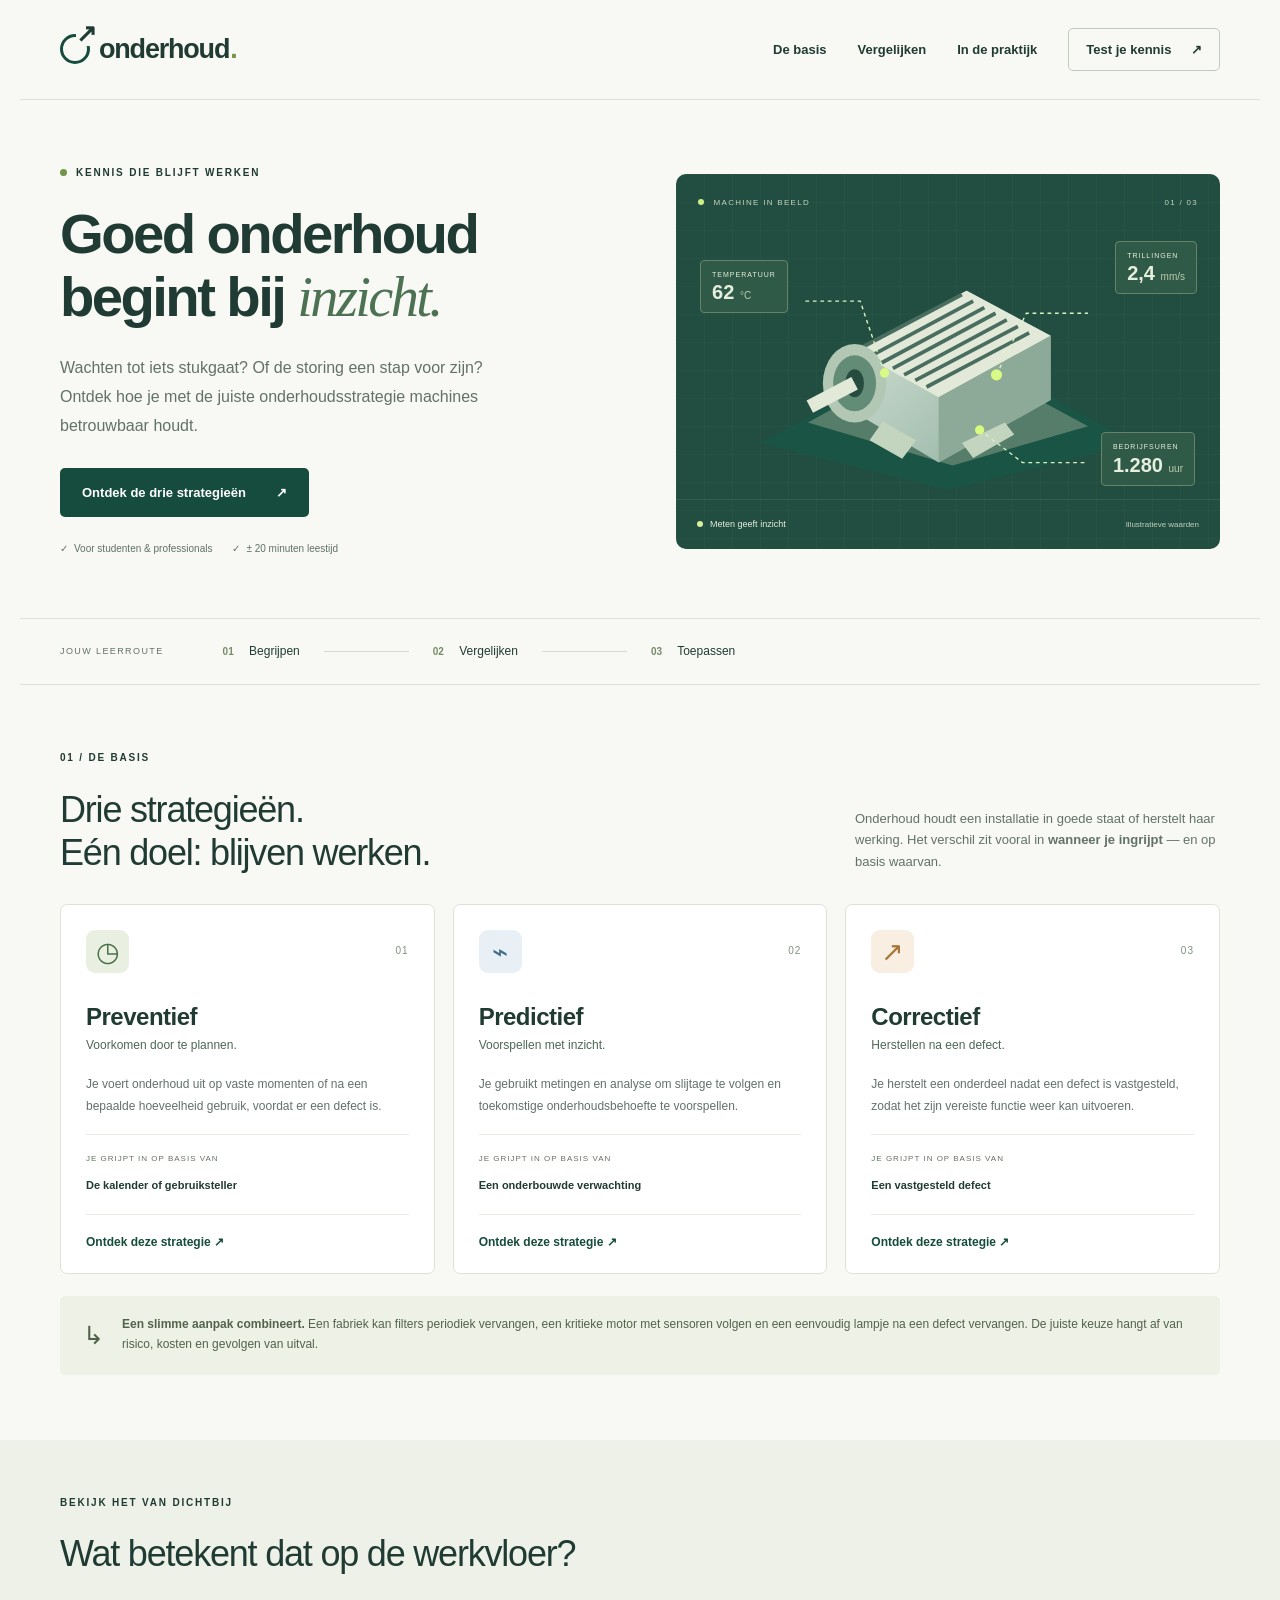
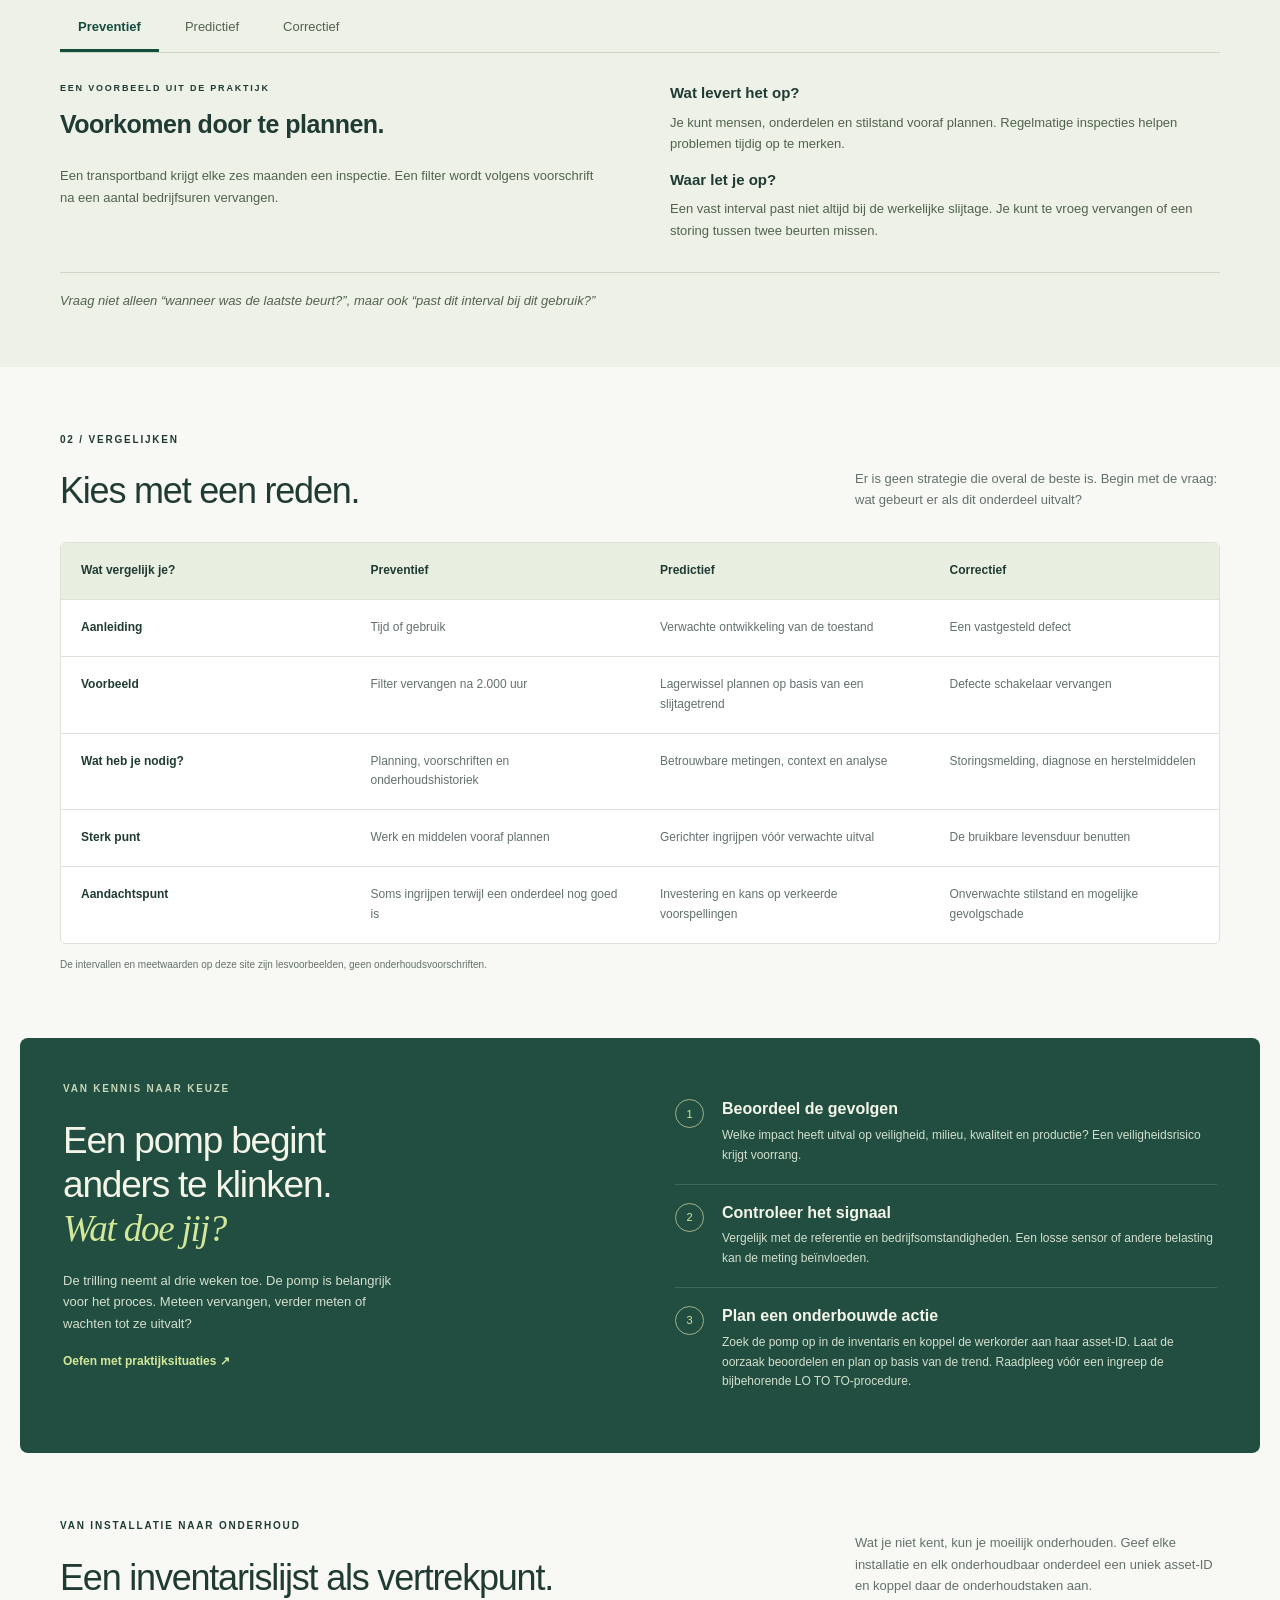
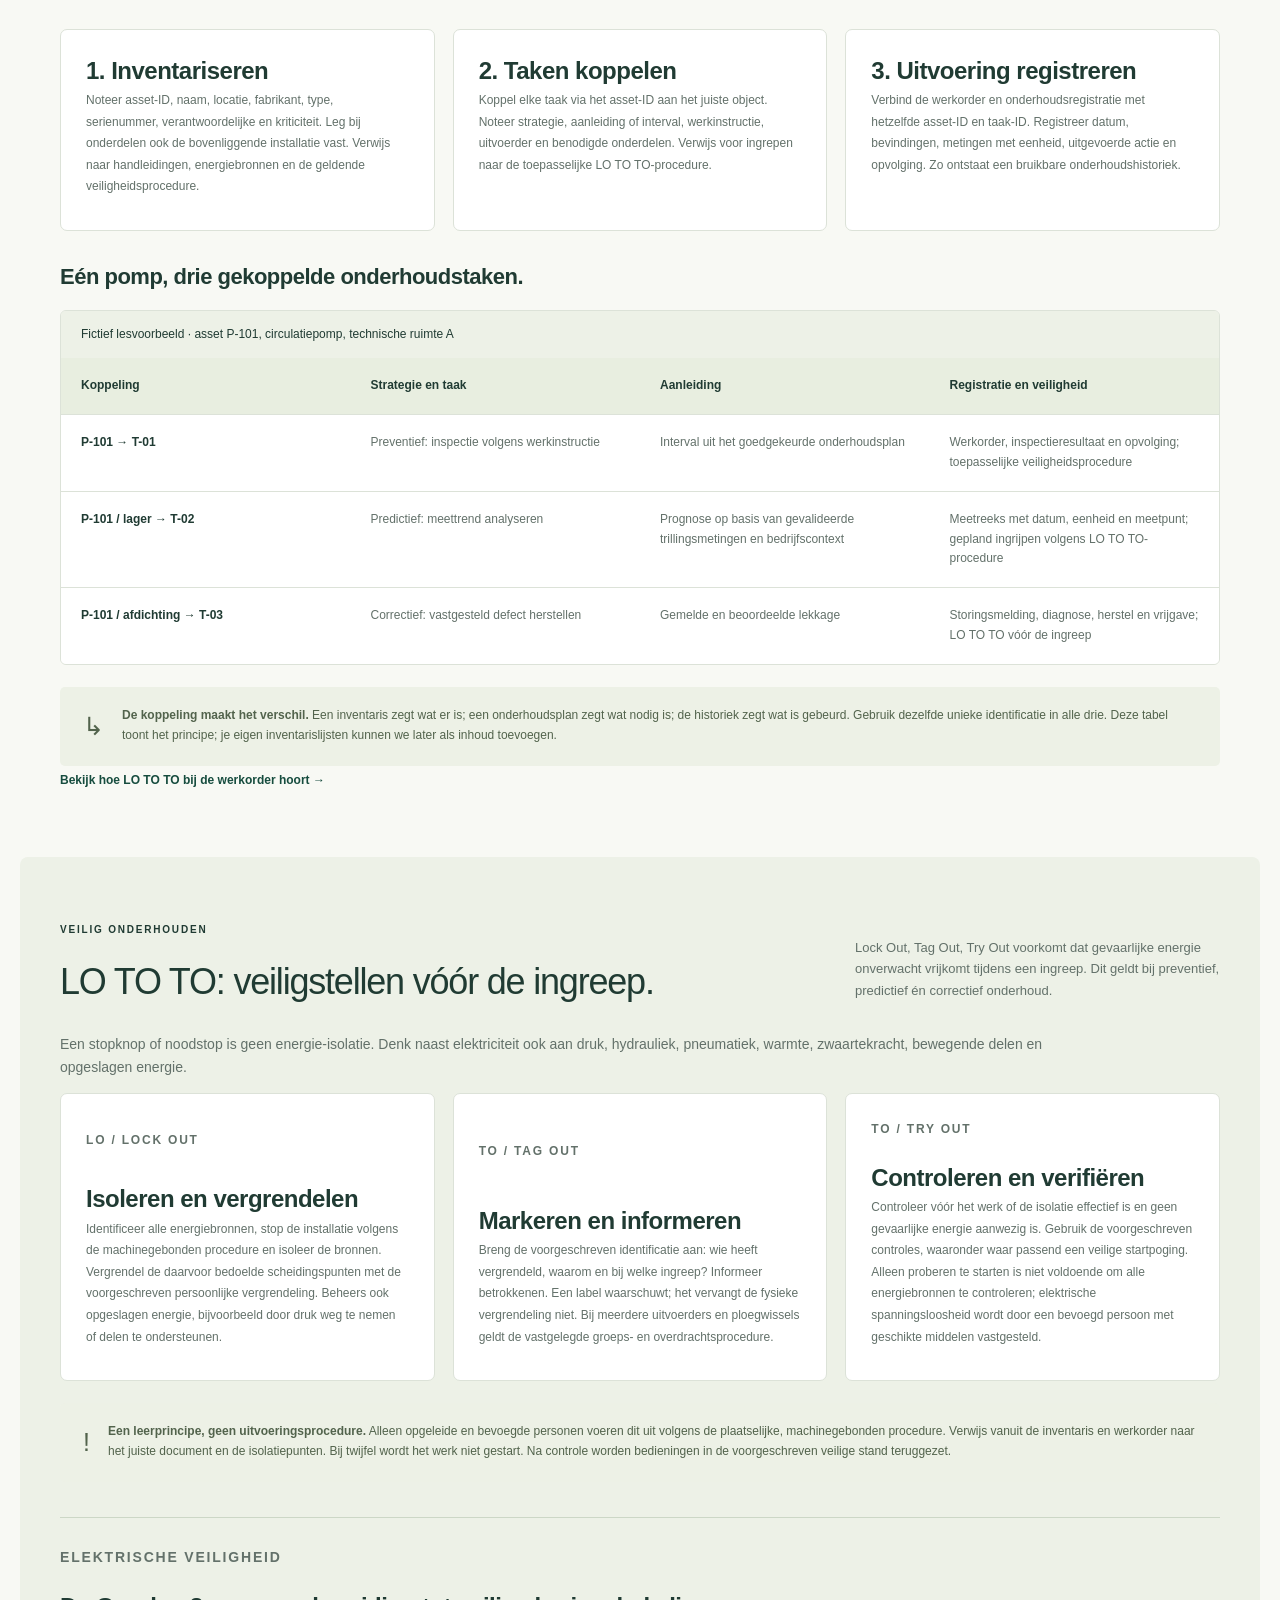
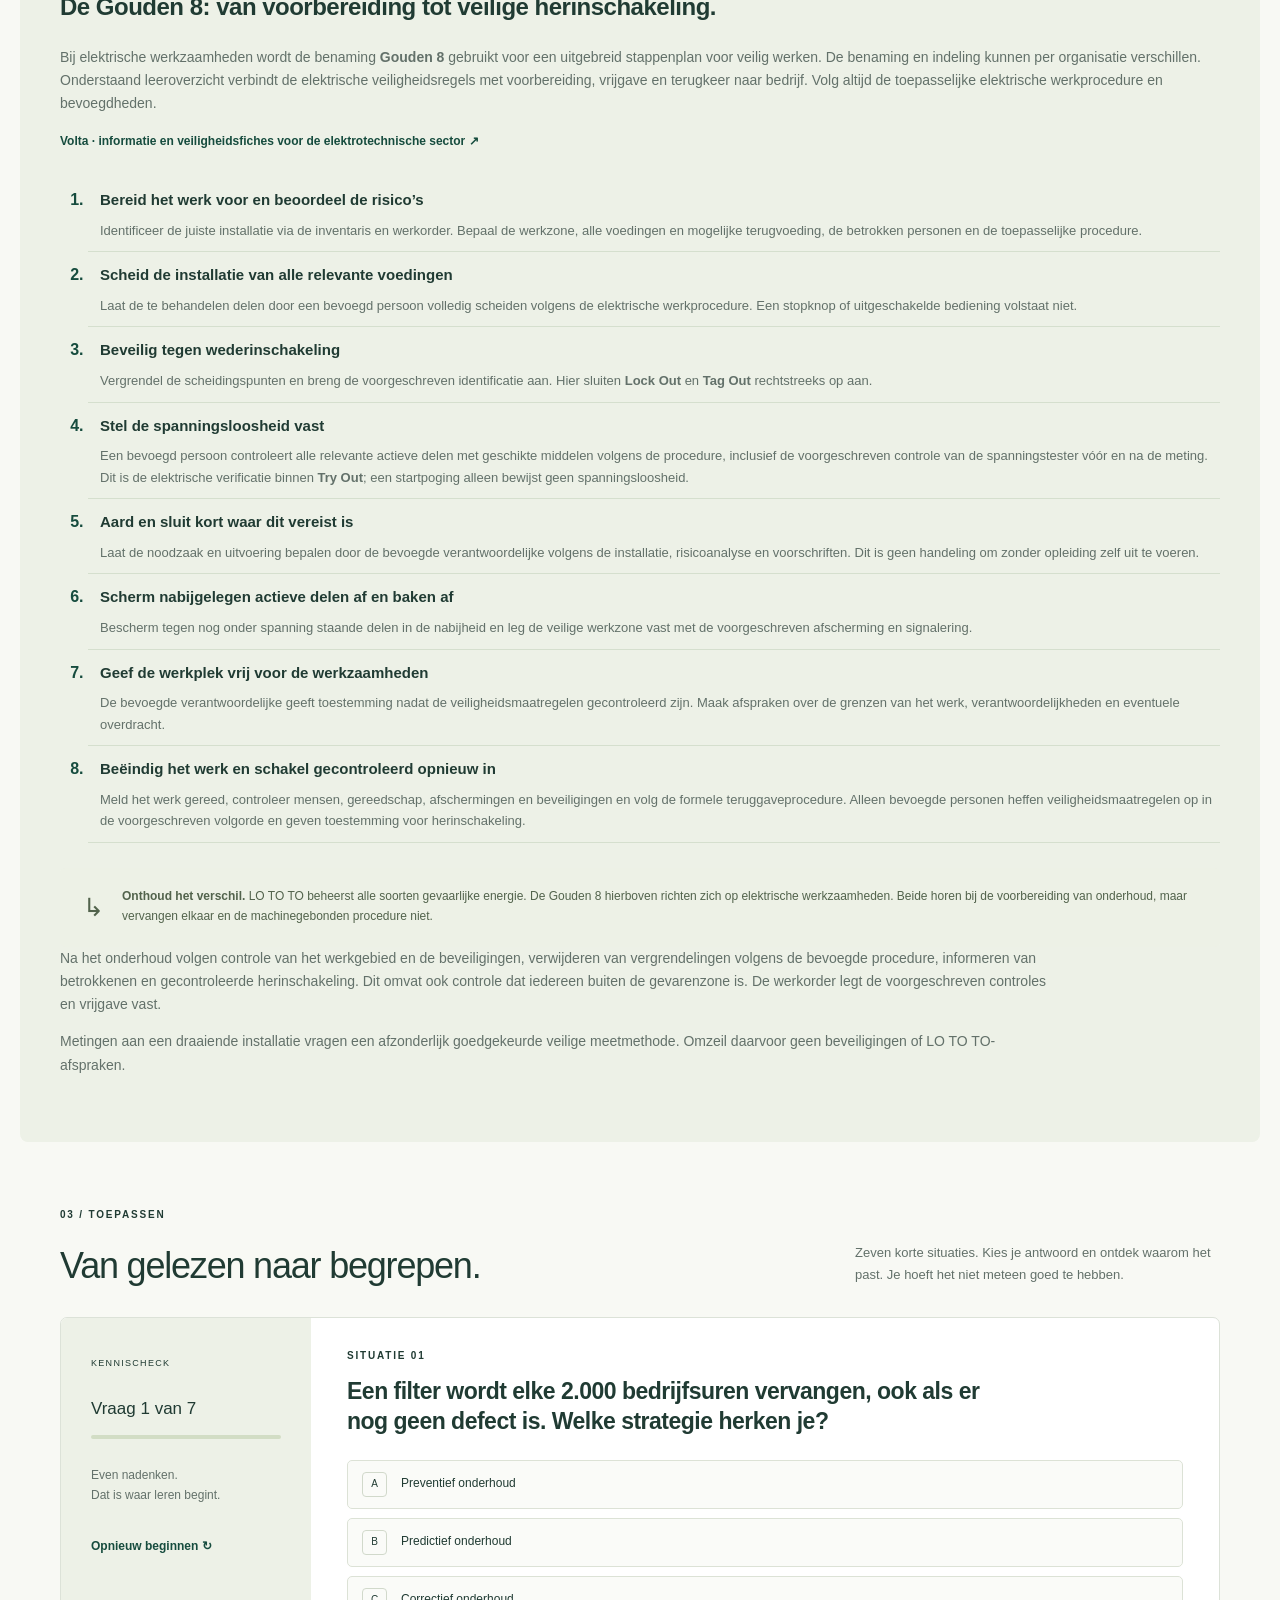
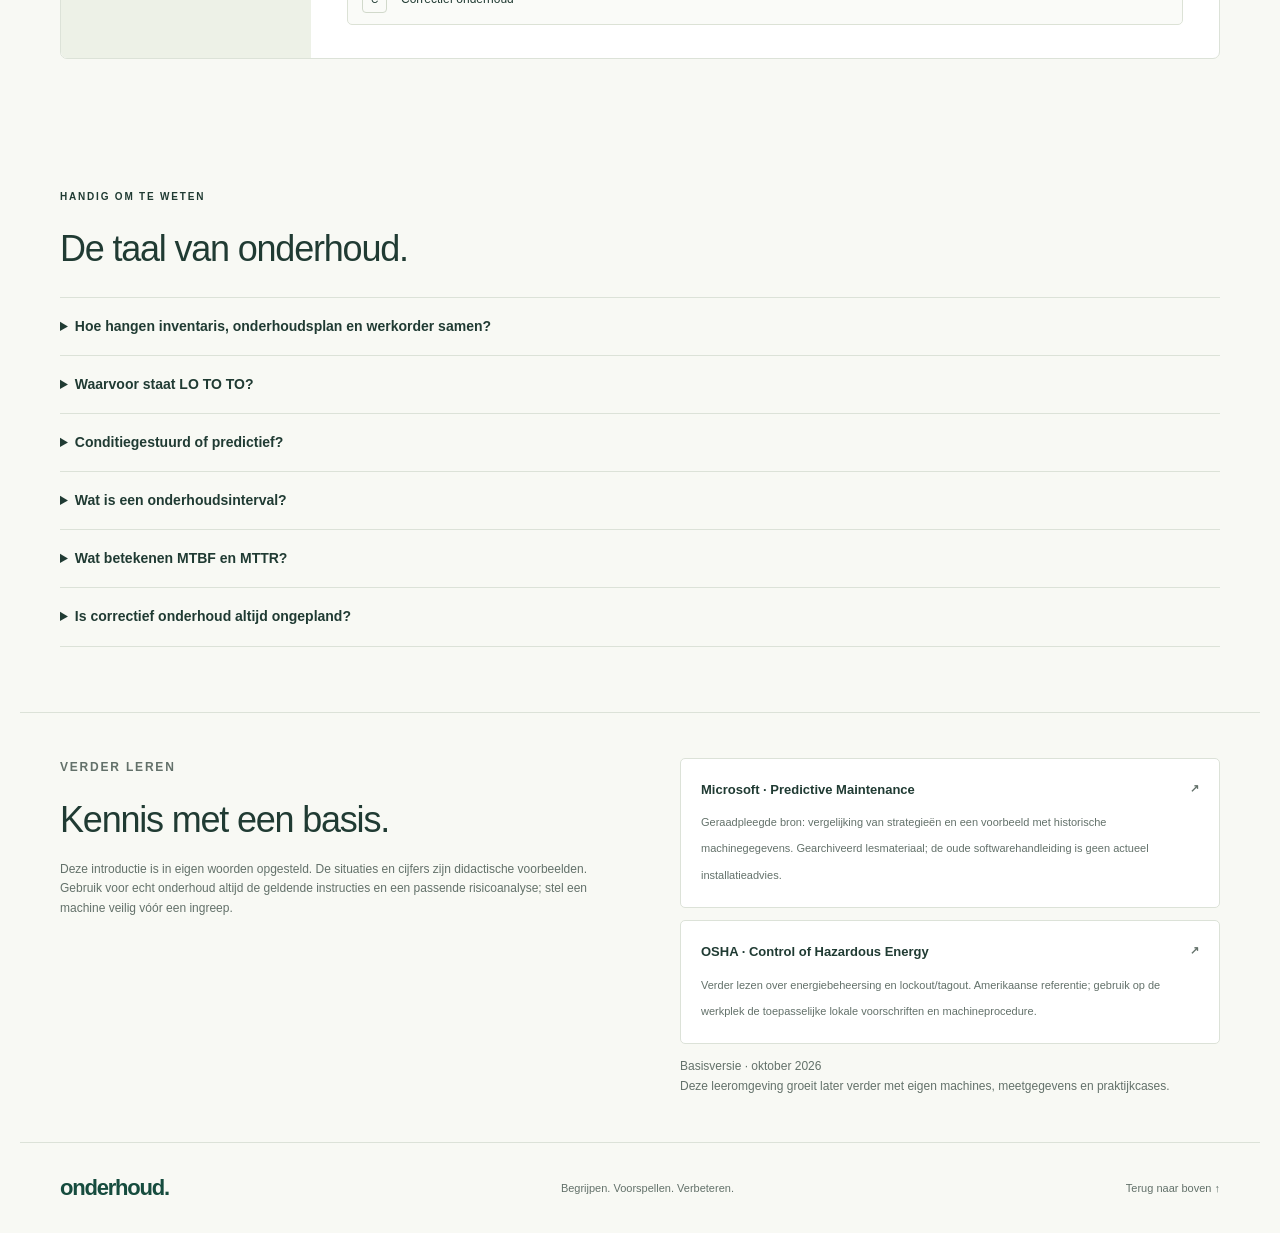
==== commit 7fb4e45f: "Voeg Gouden 8 en verwijzing naar Volta toe bij LO TO TO" ====
--- a/index.html
+++ b/index.html
@@ -18,7 +18,8 @@
 <section id="vergelijk" class="section"><div class="section-heading"><div><p class="eyebrow">02 / VERGELIJKEN</p><h2>Kies met een reden.</h2></div><p>Er is geen strategie die overal de beste is. Begin met de vraag: wat gebeurt er als dit onderdeel uitvalt?</p></div><div class="table-wrap" tabindex="0" role="region" aria-label="Vergelijking onderhoudsstrategieën, horizontaal verschuifbaar"><table><caption class="sr-only">Verschillen tussen preventief, predictief en correctief onderhoud</caption><thead><tr><th scope="col">Wat vergelijk je?</th><th scope="col">Preventief</th><th scope="col">Predictief</th><th scope="col">Correctief</th></tr></thead><tbody><tr><th scope="row">Aanleiding</th><td>Tijd of gebruik</td><td>Verwachte ontwikkeling van de toestand</td><td>Een vastgesteld defect</td></tr><tr><th scope="row">Voorbeeld</th><td>Filter vervangen na 2.000 uur</td><td>Lagerwissel plannen op basis van een slijtagetrend</td><td>Defecte schakelaar vervangen</td></tr><tr><th scope="row">Wat heb je nodig?</th><td>Planning, voorschriften en onderhoudshistoriek</td><td>Betrouwbare metingen, context en analyse</td><td>Storingsmelding, diagnose en herstelmiddelen</td></tr><tr><th scope="row">Sterk punt</th><td>Werk en middelen vooraf plannen</td><td>Gerichter ingrijpen vóór verwachte uitval</td><td>De bruikbare levensduur benutten</td></tr><tr><th scope="row">Aandachtspunt</th><td>Soms ingrijpen terwijl een onderdeel nog goed is</td><td>Investering en kans op verkeerde voorspellingen</td><td>Onverwachte stilstand en mogelijke gevolgschade</td></tr></tbody></table></div><p class="small">De intervallen en meetwaarden op deze site zijn lesvoorbeelden, geen onderhoudsvoorschriften.</p></section>
 <section id="praktijk" class="section practice"><div><p class="eyebrow">VAN KENNIS NAAR KEUZE</p><h2>Een pomp begint<br>anders te klinken.<br><em>Wat doe jij?</em></h2><p>De trilling neemt al drie weken toe. De pomp is belangrijk voor het proces. Meteen vervangen, verder meten of wachten tot ze uitvalt?</p><a class="text-link" href="#kennischeck">Oefen met praktijksituaties <span aria-hidden="true">↗</span></a></div><div class="steps"><article><span>1</span><div><h3>Beoordeel de gevolgen</h3><p>Welke impact heeft uitval op veiligheid, milieu, kwaliteit en productie? Een veiligheidsrisico krijgt voorrang.</p></div></article><article><span>2</span><div><h3>Controleer het signaal</h3><p>Vergelijk met de referentie en bedrijfsomstandigheden. Een losse sensor of andere belasting kan de meting beïnvloeden.</p></div></article><article><span>3</span><div><h3>Plan een onderbouwde actie</h3><p>Zoek de pomp op in de inventaris en koppel de werkorder aan haar asset-ID. Laat de oorzaak beoordelen en plan op basis van de trend. Raadpleeg vóór een ingreep de bijbehorende LO TO TO-procedure.</p></div></article></div></section>
 <section id="inventaris" class="section"><div class="section-heading"><div><p class="eyebrow">VAN INSTALLATIE NAAR ONDERHOUD</p><h2>Een inventarislijst als vertrekpunt.</h2></div><p>Wat je niet kent, kun je moeilijk onderhouden. Geef elke installatie en elk onderhoudbaar onderdeel een uniek asset-ID en koppel daar de onderhoudstaken aan.</p></div><div class="cards"><article class="strategy-card"><h3>1. Inventariseren</h3><p>Noteer asset-ID, naam, locatie, fabrikant, type, serienummer, verantwoordelijke en kriticiteit. Leg bij onderdelen ook de bovenliggende installatie vast. Verwijs naar handleidingen, energiebronnen en de geldende veiligheidsprocedure.</p></article><article class="strategy-card"><h3>2. Taken koppelen</h3><p>Koppel elke taak via het asset-ID aan het juiste object. Noteer strategie, aanleiding of interval, werkinstructie, uitvoerder en benodigde onderdelen. Verwijs voor ingrepen naar de toepasselijke LO TO TO-procedure.</p></article><article class="strategy-card"><h3>3. Uitvoering registreren</h3><p>Verbind de werkorder en onderhoudsregistratie met hetzelfde asset-ID en taak-ID. Registreer datum, bevindingen, metingen met eenheid, uitgevoerde actie en opvolging. Zo ontstaat een bruikbare onderhoudshistoriek.</p></article></div><h3 class="inventory-example-title">Eén pomp, drie gekoppelde onderhoudstaken.</h3><div class="table-wrap" tabindex="0" role="region" aria-label="Voorbeeld van onderhoudstaken gekoppeld aan een inventaris, horizontaal verschuifbaar"><table><caption>Fictief lesvoorbeeld · asset P-101, circulatiepomp, technische ruimte A</caption><thead><tr><th scope="col">Koppeling</th><th scope="col">Strategie en taak</th><th scope="col">Aanleiding</th><th scope="col">Registratie en veiligheid</th></tr></thead><tbody><tr><th scope="row">P-101 → T-01</th><td>Preventief: inspectie volgens werkinstructie</td><td>Interval uit het goedgekeurde onderhoudsplan</td><td>Werkorder, inspectieresultaat en opvolging; toepasselijke veiligheidsprocedure</td></tr><tr><th scope="row">P-101 / lager → T-02</th><td>Predictief: meettrend analyseren</td><td>Prognose op basis van gevalideerde trillingsmetingen en bedrijfscontext</td><td>Meetreeks met datum, eenheid en meetpunt; gepland ingrijpen volgens LO TO TO-procedure</td></tr><tr><th scope="row">P-101 / afdichting → T-03</th><td>Correctief: vastgesteld defect herstellen</td><td>Gemelde en beoordeelde lekkage</td><td>Storingsmelding, diagnose, herstel en vrijgave; LO TO TO vóór de ingreep</td></tr></tbody></table></div><aside class="note"><span aria-hidden="true">↳</span><p><strong>De koppeling maakt het verschil.</strong> Een inventaris zegt wat er is; een onderhoudsplan zegt wat nodig is; de historiek zegt wat is gebeurd. Gebruik dezelfde unieke identificatie in alle drie. Deze tabel toont het principe; je eigen inventarislijsten kunnen we later als inhoud toevoegen.</p></aside><a class="text-link" href="#lototo">Bekijk hoe LO TO TO bij de werkorder hoort →</a></section>
-<section id="lototo" class="section safety-section"><div class="section-heading"><div><p class="eyebrow">VEILIG ONDERHOUDEN</p><h2>LO TO TO: veiligstellen vóór de ingreep.</h2></div><p>Lock Out, Tag Out, Try Out voorkomt dat gevaarlijke energie onverwacht vrijkomt tijdens een ingreep. Dit geldt bij preventief, predictief én correctief onderhoud.</p></div><p>Een stopknop of noodstop is geen energie-isolatie. Denk naast elektriciteit ook aan druk, hydrauliek, pneumatiek, warmte, zwaartekracht, bewegende delen en opgeslagen energie.</p><div class="cards"><article class="strategy-card"><p class="eyebrow">LO / LOCK OUT</p><h3>Isoleren en vergrendelen</h3><p>Identificeer alle energiebronnen, stop de installatie volgens de machinegebonden procedure en isoleer de bronnen. Vergrendel de daarvoor bedoelde scheidingspunten met de voorgeschreven persoonlijke vergrendeling. Beheers ook opgeslagen energie, bijvoorbeeld door druk weg te nemen of delen te ondersteunen.</p></article><article class="strategy-card"><p class="eyebrow">TO / TAG OUT</p><h3>Markeren en informeren</h3><p>Breng de voorgeschreven identificatie aan: wie heeft vergrendeld, waarom en bij welke ingreep? Informeer betrokkenen. Een label waarschuwt; het vervangt de fysieke vergrendeling niet. Bij meerdere uitvoerders en ploegwissels geldt de vastgelegde groeps- en overdrachtsprocedure.</p></article><article class="strategy-card"><p class="eyebrow">TO / TRY OUT</p><h3>Controleren en verifiëren</h3><p>Controleer vóór het werk of de isolatie effectief is en geen gevaarlijke energie aanwezig is. Gebruik de voorgeschreven controles, waaronder waar passend een veilige startpoging. Alleen proberen te starten is niet voldoende om alle energiebronnen te controleren; elektrische spanningsloosheid wordt door een bevoegd persoon met geschikte middelen vastgesteld.</p></article></div><aside class="note"><span aria-hidden="true">!</span><p><strong>Een leerprincipe, geen uitvoeringsprocedure.</strong> Alleen opgeleide en bevoegde personen voeren dit uit volgens de plaatselijke, machinegebonden procedure. Verwijs vanuit de inventaris en werkorder naar het juiste document en de isolatiepunten. Bij twijfel wordt het werk niet gestart. Na controle worden bedieningen in de voorgeschreven veilige stand teruggezet.</p></aside><p>Na het onderhoud volgen controle van het werkgebied en de beveiligingen, verwijderen van vergrendelingen volgens de bevoegde procedure, informeren van betrokkenen en gecontroleerde herinschakeling. Dit omvat ook controle dat iedereen buiten de gevarenzone is. De werkorder legt de voorgeschreven controles en vrijgave vast.</p><p class="small">Metingen aan een draaiende installatie vragen een afzonderlijk goedgekeurde veilige meetmethode. Omzeil daarvoor geen beveiligingen of LO TO TO-afspraken.</p></section>
+<section id="lototo" class="section safety-section"><div class="section-heading"><div><p class="eyebrow">VEILIG ONDERHOUDEN</p><h2>LO TO TO: veiligstellen vóór de ingreep.</h2></div><p>Lock Out, Tag Out, Try Out voorkomt dat gevaarlijke energie onverwacht vrijkomt tijdens een ingreep. Dit geldt bij preventief, predictief én correctief onderhoud.</p></div><p>Een stopknop of noodstop is geen energie-isolatie. Denk naast elektriciteit ook aan druk, hydrauliek, pneumatiek, warmte, zwaartekracht, bewegende delen en opgeslagen energie.</p><div class="cards"><article class="strategy-card"><p class="eyebrow">LO / LOCK OUT</p><h3>Isoleren en vergrendelen</h3><p>Identificeer alle energiebronnen, stop de installatie volgens de machinegebonden procedure en isoleer de bronnen. Vergrendel de daarvoor bedoelde scheidingspunten met de voorgeschreven persoonlijke vergrendeling. Beheers ook opgeslagen energie, bijvoorbeeld door druk weg te nemen of delen te ondersteunen.</p></article><article class="strategy-card"><p class="eyebrow">TO / TAG OUT</p><h3>Markeren en informeren</h3><p>Breng de voorgeschreven identificatie aan: wie heeft vergrendeld, waarom en bij welke ingreep? Informeer betrokkenen. Een label waarschuwt; het vervangt de fysieke vergrendeling niet. Bij meerdere uitvoerders en ploegwissels geldt de vastgelegde groeps- en overdrachtsprocedure.</p></article><article class="strategy-card"><p class="eyebrow">TO / TRY OUT</p><h3>Controleren en verifiëren</h3><p>Controleer vóór het werk of de isolatie effectief is en geen gevaarlijke energie aanwezig is. Gebruik de voorgeschreven controles, waaronder waar passend een veilige startpoging. Alleen proberen te starten is niet voldoende om alle energiebronnen te controleren; elektrische spanningsloosheid wordt door een bevoegd persoon met geschikte middelen vastgesteld.</p></article></div><aside class="note"><span aria-hidden="true">!</span><p><strong>Een leerprincipe, geen uitvoeringsprocedure.</strong> Alleen opgeleide en bevoegde personen voeren dit uit volgens de plaatselijke, machinegebonden procedure. Verwijs vanuit de inventaris en werkorder naar het juiste document en de isolatiepunten. Bij twijfel wordt het werk niet gestart. Na controle worden bedieningen in de voorgeschreven veilige stand teruggezet.</p></aside><div id="gouden-acht" class="golden-eight"><p class="eyebrow">ELEKTRISCHE VEILIGHEID</p><h3>De Gouden 8: van voorbereiding tot veilige herinschakeling.</h3><p>Bij elektrische werkzaamheden wordt de benaming <strong>Gouden 8</strong> gebruikt voor een uitgebreid stappenplan voor veilig werken. De benaming en indeling kunnen per organisatie verschillen. Onderstaand leeroverzicht verbindt de elektrische veiligheidsregels met voorbereiding, vrijgave en terugkeer naar bedrijf. Volg altijd de toepasselijke elektrische werkprocedure en bevoegdheden.</p><p class="reference-link"><a class="text-link" href="https://volta-org.be/nl" target="_blank" rel="noopener noreferrer">Volta · informatie en veiligheidsfiches voor de elektrotechnische sector ↗</a></p><ol class="golden-list"><li><h4>Bereid het werk voor en beoordeel de risico’s</h4><p>Identificeer de juiste installatie via de inventaris en werkorder. Bepaal de werkzone, alle voedingen en mogelijke terugvoeding, de betrokken personen en de toepasselijke procedure.</p></li><li><h4>Scheid de installatie van alle relevante voedingen</h4><p>Laat de te behandelen delen door een bevoegd persoon volledig scheiden volgens de elektrische werkprocedure. Een stopknop of uitgeschakelde bediening volstaat niet.</p></li><li><h4>Beveilig tegen wederinschakeling</h4><p>Vergrendel de scheidingspunten en breng de voorgeschreven identificatie aan. Hier sluiten <strong>Lock Out</strong> en <strong>Tag Out</strong> rechtstreeks op aan.</p></li><li><h4>Stel de spanningsloosheid vast</h4><p>Een bevoegd persoon controleert alle relevante actieve delen met geschikte middelen volgens de procedure, inclusief de voorgeschreven controle van de spanningstester vóór en na de meting. Dit is de elektrische verificatie binnen <strong>Try Out</strong>; een startpoging alleen bewijst geen spanningsloosheid.</p></li><li><h4>Aard en sluit kort waar dit vereist is</h4><p>Laat de noodzaak en uitvoering bepalen door de bevoegde verantwoordelijke volgens de installatie, risicoanalyse en voorschriften. Dit is geen handeling om zonder opleiding zelf uit te voeren.</p></li><li><h4>Scherm nabijgelegen actieve delen af en baken af</h4><p>Bescherm tegen nog onder spanning staande delen in de nabijheid en leg de veilige werkzone vast met de voorgeschreven afscherming en signalering.</p></li><li><h4>Geef de werkplek vrij voor de werkzaamheden</h4><p>De bevoegde verantwoordelijke geeft toestemming nadat de veiligheidsmaatregelen gecontroleerd zijn. Maak afspraken over de grenzen van het werk, verantwoordelijkheden en eventuele overdracht.</p></li><li><h4>Beëindig het werk en schakel gecontroleerd opnieuw in</h4><p>Meld het werk gereed, controleer mensen, gereedschap, afschermingen en beveiligingen en volg de formele teruggaveprocedure. Alleen bevoegde personen heffen veiligheidsmaatregelen op in de voorgeschreven volgorde en geven toestemming voor herinschakeling.</p></li></ol><aside class="note"><span aria-hidden="true">↳</span><p><strong>Onthoud het verschil.</strong> LO TO TO beheerst alle soorten gevaarlijke energie. De Gouden 8 hierboven richten zich op elektrische werkzaamheden. Beide horen bij de voorbereiding van onderhoud, maar vervangen elkaar en de machinegebonden procedure niet.</p></aside></div>
+<p>Na het onderhoud volgen controle van het werkgebied en de beveiligingen, verwijderen van vergrendelingen volgens de bevoegde procedure, informeren van betrokkenen en gecontroleerde herinschakeling. Dit omvat ook controle dat iedereen buiten de gevarenzone is. De werkorder legt de voorgeschreven controles en vrijgave vast.</p><p class="small">Metingen aan een draaiende installatie vragen een afzonderlijk goedgekeurde veilige meetmethode. Omzeil daarvoor geen beveiligingen of LO TO TO-afspraken.</p></section>
 <section id="kennischeck" class="section quiz-section"><div class="section-heading"><div><p class="eyebrow">03 / TOEPASSEN</p><h2>Van gelezen naar begrepen.</h2></div><p>Zeven korte situaties. Kies je antwoord en ontdek waarom het past. Je hoeft het niet meteen goed te hebben.</p></div><div class="quiz-layout"><aside><span class="quiz-label">KENNISCHECK</span><div id="quiz-progress" class="quiz-progress">Vraag 1 van 7</div><div class="progress-track"><div id="progress-bar"></div></div><p>Even nadenken.<br>Dat is waar leren begint.</p><button id="restart" class="text-link" type="button">Opnieuw beginnen ↻</button></aside><div id="quiz-card" class="quiz-card" aria-live="polite"></div></div></section>
 <section id="begrippen" class="section"><p class="eyebrow">HANDIG OM TE WETEN</p><h2>De taal van onderhoud.</h2><div class="glossary"><details><summary>Hoe hangen inventaris, onderhoudsplan en werkorder samen?</summary><p>De inventaris identificeert het object via een uniek asset-ID. Het onderhoudsplan koppelt taken en strategieën aan dat object. De werkorder beschrijft een concrete uitvoering; de onderhoudshistoriek bewaart de resultaten. Dezelfde identificatie verbindt de documenten, met een verwijzing naar de toepasselijke LO TO TO-procedure.</p></details><details><summary>Waarvoor staat LO TO TO?</summary><p>Lock Out, Tag Out, Try Out: energiebronnen isoleren en vergrendelen, markeren en informeren, en de veilige toestand verifiëren. Het is geen vierde onderhoudsstrategie, maar een veiligheidsprincipe dat bij alle drie de strategieën van toepassing kan zijn.</p></details><details><summary>Conditiegestuurd of predictief?</summary><p>Conditiegestuurd onderhoud baseert een actie op de gemeten toestand, bijvoorbeeld een grenswaarde. Predictief onderhoud voegt een verwachting toe: hoe zal die toestand zich ontwikkelen, en wanneer dreigt uitval? In de praktijk overlappen de termen. Een sensor alleen maakt een aanpak nog niet predictief.</p></details><details><summary>Wat is een onderhoudsinterval?</summary><p>De periode of hoeveelheid gebruik tussen onderhoudsacties, bijvoorbeeld maanden, bedrijfsuren of cycli. Bepaal het interval aan de hand van fabrikantvoorschriften, gebruiksomstandigheden, risicoanalyse en ervaring.</p></details><details><summary>Wat betekenen MTBF en MTTR?</summary><p>MTBF is de gemiddelde bedrijfstijd tussen storingen van herstelbare installaties. MTTR is, afhankelijk van de afgesproken definitie, de gemiddelde reparatie- of hersteltijd. Leg altijd vast welke tijden je meet. Een gemiddelde voorspelt niet wanneer één specifieke machine uitvalt.</p></details><details><summary>Is correctief onderhoud altijd ongepland?</summary><p>Nee. Correctief onderhoud volgt op de vaststelling van een defect. Als uitstel verantwoord is, kan het herstel worden ingepland. Bewust wachten op uitval is alleen geschikt als de gevolgen aanvaardbaar zijn.</p></details></div></section>
 <section class="section sources" id="bronnen"><div><p class="eyebrow">VERDER LEREN</p><h2>Kennis met een basis.</h2><p>Deze introductie is in eigen woorden opgesteld. De situaties en cijfers zijn didactische voorbeelden. Gebruik voor echt onderhoud altijd de geldende instructies en een passende risicoanalyse; stel een machine veilig vóór een ingreep.</p></div><div><a href="https://github.com/Azure-Samples/MachineLearningSamples-PredictiveMaintenance" target="_blank" rel="noopener noreferrer"><strong>Microsoft · Predictive Maintenance <span aria-hidden="true">↗</span></strong><span>Geraadpleegde bron: vergelijking van strategieën en een voorbeeld met historische machinegegevens. Gearchiveerd lesmateriaal; de oude softwarehandleiding is geen actueel installatieadvies.</span></a><a href="https://www.osha.gov/control-hazardous-energy" target="_blank" rel="noopener noreferrer"><strong>OSHA · Control of Hazardous Energy <span aria-hidden="true">↗</span></strong><span>Verder lezen over energiebeheersing en lockout/tagout. Amerikaanse referentie; gebruik op de werkplek de toepasselijke lokale voorschriften en machineprocedure.</span></a><p class="small">Basisversie · oktober 2026<br>Deze leeromgeving groeit later verder met eigen machines, meetgegevens en praktijkcases.</p></div></section>
--- a/styles.css
+++ b/styles.css
@@ -1,3 +1,5 @@
 :root{--ink:#203b33;--green:#164c3e;--muted:#63716a;--paper:#f8f9f4;--line:#dce2d8;--lime:#deef9c}*{box-sizing:border-box}html{scroll-behavior:smooth;scroll-padding-top:24px}body{margin:0;background:var(--paper);color:var(--ink);font-family:Arial,Helvetica,sans-serif;font-size:16px;line-height:1.65}a{color:inherit;text-decoration:none}button{font:inherit;cursor:pointer}a,button,summary{-webkit-tap-highlight-color:transparent}button:focus-visible,a:focus-visible,summary:focus-visible,[tabindex]:focus-visible{outline:3px solid #ad6b20;outline-offset:5px}header,main>section,footer,.learning-strip{max-width:1240px;margin:auto}header{padding:27px 40px;display:flex;justify-content:space-between;align-items:center;border-bottom:1px solid var(--line)}.brand{font-size:27px;font-weight:800;letter-spacing:-1.2px;display:flex;align-items:center;gap:9px}.brand-dot{color:#719646;margin-left:-8px}.brand-icon{width:30px;height:30px;border:3px solid var(--green);border-radius:50%;font-size:0;position:relative}.brand-icon span{position:absolute;font-size:25px;right:-9px;top:-16px;background:var(--paper);line-height:1}nav{display:flex;align-items:center;gap:31px;font-size:13px;font-weight:600}nav a:hover,.text-link:hover{text-decoration:underline;text-underline-offset:5px}.nav-quiz{padding:10px 17px;border:1px solid #bfcbbd;border-radius:5px}.nav-quiz span{margin-left:16px}.hero{display:grid;grid-template-columns:1.05fr 1fr;gap:45px;padding:65px 40px 60px;align-items:center}.eyebrow{font-size:10px;letter-spacing:1.8px;font-weight:700;margin:0 0 21px;display:flex;align-items:center;gap:9px}.eyebrow>span{background:#729448;width:7px;height:7px;border-radius:50%}h1,h2,h3,h4,p{margin-top:0}h1{font-size:clamp(38px,4.4vw,60px);line-height:1.12;letter-spacing:-2.6px;margin-bottom:25px;font-weight:600}em{font-family:Georgia,serif;font-weight:400;color:#4c7253}h2{font-size:36px;font-weight:500;line-height:1.2;letter-spacing:-1.2px;margin-bottom:18px}h3{font-size:24px;line-height:1.3;letter-spacing:-.5px}h4{font-size:15px;margin-bottom:6px}.intro{font-size:16px;color:var(--muted);max-width:430px;line-height:1.8;margin-bottom:27px}.button{display:inline-flex;align-items:center;justify-content:center;gap:30px;background:var(--green);color:#fff;padding:14px 22px;border:0;border-radius:5px;font-size:13px;font-weight:600}.button:hover{background:#24644e}.hero-notes{display:flex;gap:20px;color:#607165;font-size:10px;margin-top:24px}.hero-notes span:before{content:'✓';margin-right:6px}.hero-visual{height:375px;background:#214e40;border-radius:10px;position:relative;overflow:hidden;color:#e6efde;isolation:isolate}.visual-grid{position:absolute;inset:0;z-index:-1;background-image:linear-gradient(#ffffff06 1px,transparent 1px),linear-gradient(90deg,#ffffff06 1px,transparent 1px);background-size:28px 28px}.visual-top{display:flex;justify-content:space-between;margin:22px;font-size:8px;letter-spacing:1.3px;color:#c4d4bd}.visual-top i{display:inline-block;width:6px;height:6px;background:#ceef85;border-radius:50%;margin-right:6px}.machine{position:absolute;top:45px;width:100%;height:280px}.sensor{position:absolute;padding:8px 11px;background:#315c49eb;border:1px solid #668369;border-radius:4px;font-size:7px;letter-spacing:1px}.sensor strong{display:block;font-size:20px;letter-spacing:0;line-height:1.2}.sensor small{font-size:10px;font-weight:400;color:#bdccae}.sensor-temp{top:86px;left:24px}.sensor-vibration{top:67px;right:23px}.sensor-hours{right:25px;bottom:63px}.visual-bottom{position:absolute;bottom:0;padding:17px 21px;border-top:1px solid #ffffff15;width:100%;font-size:9px;display:flex;align-items:center;gap:7px}.visual-bottom>span:last-child{margin-left:auto;color:#c3d0bc;font-size:8px}.pulse{width:6px;height:6px;background:#d9ef9b;border-radius:50%}.learning-strip{display:flex;align-items:center;gap:24px;padding:23px 40px;border-top:1px solid var(--line);border-bottom:1px solid var(--line);font-size:12px}.strip-title{font-size:9px;letter-spacing:1.4px;margin-right:35px;color:var(--muted)}.learning-strip b{font-size:10px;color:#768c69;margin-right:12px}.route-line{height:1px;background:#d4dccd;flex:1;max-width:85px}.section{padding:65px 40px}.section-heading{display:flex;justify-content:space-between;gap:50px;align-items:flex-end;margin-bottom:30px}.section-heading h2{margin-bottom:0}.section-heading>p{max-width:365px;color:var(--muted);font-size:13px;margin-bottom:2px}.cards{display:grid;grid-template-columns:repeat(3,1fr);gap:18px}.strategy-card{border:1px solid var(--line);border-radius:7px;background:#fff;padding:25px 25px 20px;display:flex;flex-direction:column}.card-top{display:flex;justify-content:space-between;align-items:center;margin-bottom:28px}.strategy-icon{font-size:27px;width:43px;height:43px;background:#eaf0e1;display:grid;place-items:center;border-radius:9px;color:#4a7248}.blue .strategy-icon{background:#e8eff5;color:#426d8c}.orange .strategy-icon{background:#f8eee1;color:#a77538}.card-number{font-size:10px;letter-spacing:1px;color:#809080}.strategy-card h3{margin-bottom:4px}.strategy-card .tagline{font-size:12px;color:#4c6755;margin-bottom:18px}.strategy-card>p:not(.tagline){font-size:12px;color:var(--muted);line-height:1.8;flex:1}.trigger{padding:17px 0;border-top:1px solid #e7ebe3;border-bottom:1px solid #e7ebe3;margin:5px 0 18px}.trigger span{display:block;font-size:8px;letter-spacing:1px;color:#647362;margin-bottom:5px}.trigger strong{font-size:11px;font-weight:600}.text-link{font-size:12px;font-weight:600;background:none;padding:0;border:0;color:var(--green);text-align:left}.note{display:flex;gap:18px;background:#edf1e6;padding:19px 23px;margin-top:22px;border-radius:5px;font-size:12px;color:#52634c}.note>span{font-size:25px}.note p{margin:0}.detail-section{background:#edf1e8;max-width:none}.detail-inner{max-width:1240px;margin:auto;padding:55px 40px}.tabs{display:flex;gap:8px;border-bottom:1px solid #ccd7c6;margin:28px 0}.tabs button{border:0;background:none;padding:12px 18px;font-size:13px;color:#52634c;border-bottom:3px solid transparent}.tabs button[aria-selected=true]{border-color:var(--green);color:var(--green);font-weight:700}.lesson-panel{display:grid;grid-template-columns:1fr 1fr;gap:18px 60px}.lesson-example{padding-right:15px}.lesson-example .eyebrow{font-size:9px;margin-bottom:12px}.lesson-panel p{font-size:13px;color:#52634c}.lesson-example h3{font-size:25px}.lesson-takeaway{grid-column:1/-1;border-top:1px solid #ccd7c6;padding-top:17px;margin:0;font-style:italic}.table-wrap{overflow:auto;border:1px solid var(--line);border-radius:6px}table{border-collapse:collapse;width:100%;min-width:700px;font-size:12px;text-align:left;background:#fff}th,td{padding:18px 20px;border-bottom:1px solid var(--line);vertical-align:top;width:25%}thead{background:#e8eee0}tbody th{font-weight:600}tbody td{color:var(--muted)}tbody tr:last-child>*{border:0}.small{font-size:10px;color:var(--muted);margin:13px 0 0}.practice{background:#214e40;color:#f4f5e9;border-radius:8px;display:grid;grid-template-columns:1fr 1fr;gap:70px;padding:43px;margin:0 auto}.practice em{color:#d3e79a}.practice h2{font-size:37px}.practice>div>p:not(.eyebrow){font-size:13px;color:#d3dfcd;max-width:350px}.practice .text-link{color:#d3e79a}.practice .eyebrow{color:#c7d5b8}.steps{display:flex;flex-direction:column;justify-content:center}.steps article{display:flex;gap:18px;padding:18px 0;border-bottom:1px solid #ffffff21}.steps article:last-child{border:0}.steps article>span{border:1px solid #a2b28c;min-width:29px;height:29px;display:grid;place-items:center;border-radius:50%;font-size:11px;color:#d3e79a}.steps h3{font-size:16px;letter-spacing:0;margin-bottom:6px}.steps p{font-size:12px;color:#d3dfcd;margin:0}.quiz-layout{display:grid;grid-template-columns:250px 1fr;background:#fff;border:1px solid var(--line);border-radius:7px;overflow:hidden}.quiz-layout>aside{background:#edf1e7;padding:30px}.quiz-label{font-size:9px;letter-spacing:1.3px}.quiz-progress{font-size:17px;margin:20px 0 12px}.progress-track{height:4px;background:#d2ddc5;border-radius:5px;overflow:hidden}#progress-bar{height:100%;background:var(--green);transition:width .3s}.quiz-layout>aside p{font-size:12px;color:var(--muted);margin:27px 0}.quiz-card{padding:30px 36px;min-height:340px}.quiz-card h3{font-size:23px;max-width:650px}.quiz-card>.eyebrow{margin-bottom:12px}.quiz-options{display:grid;gap:9px}.quiz-options button{text-align:left;border:1px solid #dce2d6;background:#fafbf8;border-radius:5px;padding:11px 14px;color:var(--ink);display:flex;align-items:center;gap:14px;font-size:12px}.quiz-options button>span:first-child{border:1px solid #d1d9cb;min-width:25px;height:25px;display:grid;place-items:center;border-radius:4px;font-size:10px}.quiz-options button:hover:enabled{background:#edf3e3;border-color:#60824a}.quiz-options .correct{background:#e6f0dd;border-color:#527b3e}.quiz-options .incorrect{background:#fbece4;border-color:#b35e38}.quiz-options button:disabled{color:var(--ink);cursor:default;opacity:1}.feedback:not(:empty){padding-top:20px;font-size:13px}.feedback p{margin:5px 0 16px;color:var(--muted)}.feedback .button{padding:10px 16px}.quiz-card>p{font-size:13px}.glossary{margin-top:27px;border-top:1px solid var(--line)}details{border-bottom:1px solid var(--line);padding:17px 0}summary{cursor:pointer;font-size:14px;font-weight:600}details p{font-size:13px;color:var(--muted);max-width:850px;margin:14px 0 0}.sources{border-top:1px solid var(--line);display:grid;grid-template-columns:1fr 1fr;gap:80px;padding-top:45px;padding-bottom:45px}.sources p{font-size:12px;color:var(--muted)}.sources a{display:block;border:1px solid var(--line);padding:20px;background:#fff;border-radius:5px}.sources a:hover{border-color:#65834b}.sources a strong{display:block;font-size:13px;margin-bottom:8px}.sources a span{font-size:11px;color:var(--muted)}.sources a strong span{float:right}footer{display:flex;align-items:center;justify-content:space-between;padding:27px 40px;border-top:1px solid var(--line);font-size:11px;color:var(--muted)}footer .brand{color:var(--green);font-size:22px}footer p{margin:0}.skip{position:absolute;top:-100px;left:15px;background:white;z-index:10;padding:12px}.skip:focus{top:10px}.sr-only{position:absolute;width:1px;height:1px;overflow:hidden;clip-path:inset(50%)}.noscript{padding:20px}section[id]{scroll-margin-top:10px}@media(min-width:1300px){.practice{max-width:1160px}}@media(max-width:850px){header{padding:20px 25px}nav{gap:16px;font-size:11px}.hero{padding:40px 25px;gap:25px}h1{font-size:42px}.hero-visual{height:335px}.sensor-temp{left:12px}.sensor-vibration{right:12px}.section,.detail-inner{padding:45px 25px}.learning-strip{padding:20px 25px;gap:16px}.strip-title{margin-right:0}.section-heading{gap:25px}.cards{gap:12px}.strategy-card{padding:20px 17px}.practice{margin:0 25px;padding:30px;gap:35px}.quiz-layout{grid-template-columns:200px 1fr}.quiz-card{padding:25px}.sources{gap:35px}h2{font-size:30px}}@media(max-width:620px){header{flex-wrap:wrap;gap:16px}.brand{font-size:24px}nav{width:100%;justify-content:space-between;gap:9px}.nav-quiz{padding:7px 9px}.nav-quiz span{display:none}.hero{grid-template-columns:1fr;padding-top:35px;gap:30px}h1{font-size:46px}.hero-copy .eyebrow{font-size:9px}.hero-visual{height:330px}.machine{top:20px}.sensor-temp{top:75px;left:20px}.sensor-vibration{top:50px;right:20px}.hero-notes{gap:12px;font-size:9px}.learning-strip{gap:10px;flex-wrap:wrap;font-size:10px}.strip-title{width:100%;font-size:8px}.route-line{max-width:none;min-width:8px}.learning-strip b{margin-right:5px}.section-heading{display:block}.section-heading>p{margin-top:20px;max-width:none}.cards{grid-template-columns:1fr;gap:16px}.strategy-card{padding:24px}.card-top{margin-bottom:18px}.strategy-card>p:not(.tagline){font-size:14px}.strategy-card .tagline{font-size:13px}.trigger strong{font-size:12px}.lesson-panel{grid-template-columns:1fr;gap:20px}.tabs{gap:0}.tabs button{padding:12px;font-size:12px}.lesson-example{padding:0}.practice{grid-template-columns:1fr;gap:15px;padding:27px;margin:0 20px}.practice h2{font-size:34px}.quiz-layout{grid-template-columns:1fr}.quiz-layout>aside{padding:20px;display:flex;flex-wrap:wrap;align-items:center;gap:12px}.quiz-label{width:100%}.quiz-progress{margin:0;font-size:14px}.progress-track{flex:1;min-width:60px}.quiz-layout>aside p{display:none}.quiz-layout>aside .text-link{width:100%;font-size:10px}.quiz-card{padding:24px 20px}.quiz-card h3{font-size:20px}.sources{grid-template-columns:1fr;gap:15px}footer{padding:25px;flex-wrap:wrap;gap:15px}footer p{order:3;width:100%}}@media(prefers-reduced-motion:reduce){html{scroll-behavior:auto}*{transition:none!important}}@media print{header nav,.hero-visual,.learning-strip,.quiz-section,footer{display:none}.hero,.section,.detail-inner{padding:20px 0}.hero,.cards,.practice{display:block}.strategy-card{break-inside:avoid;margin-bottom:12px}.practice{color:#000;background:none}a{text-decoration:underline}}
 
 .inventory-example-title{margin:32px 0 18px;font-size:22px}caption{text-align:left;padding:14px 20px;background:#edf1e7;font-size:12px}.safety-section{background:#edf1e7;border-radius:8px}.safety-section>p{font-size:14px;color:var(--muted);max-width:1000px}.sources a+a{margin-top:12px}
+
+.golden-eight{margin-top:35px;padding-top:28px;border-top:1px solid #ccd7c6}.golden-eight>p{font-size:14px;color:var(--muted)}.golden-list{padding-left:28px;margin:25px 0}.golden-list li{padding:10px 0 10px 12px;border-bottom:1px solid #d5dfce}.golden-list li::marker{color:var(--green);font-weight:700}.golden-list p{font-size:13px;color:var(--muted);margin:0}.golden-list h4{margin-bottom:7px}
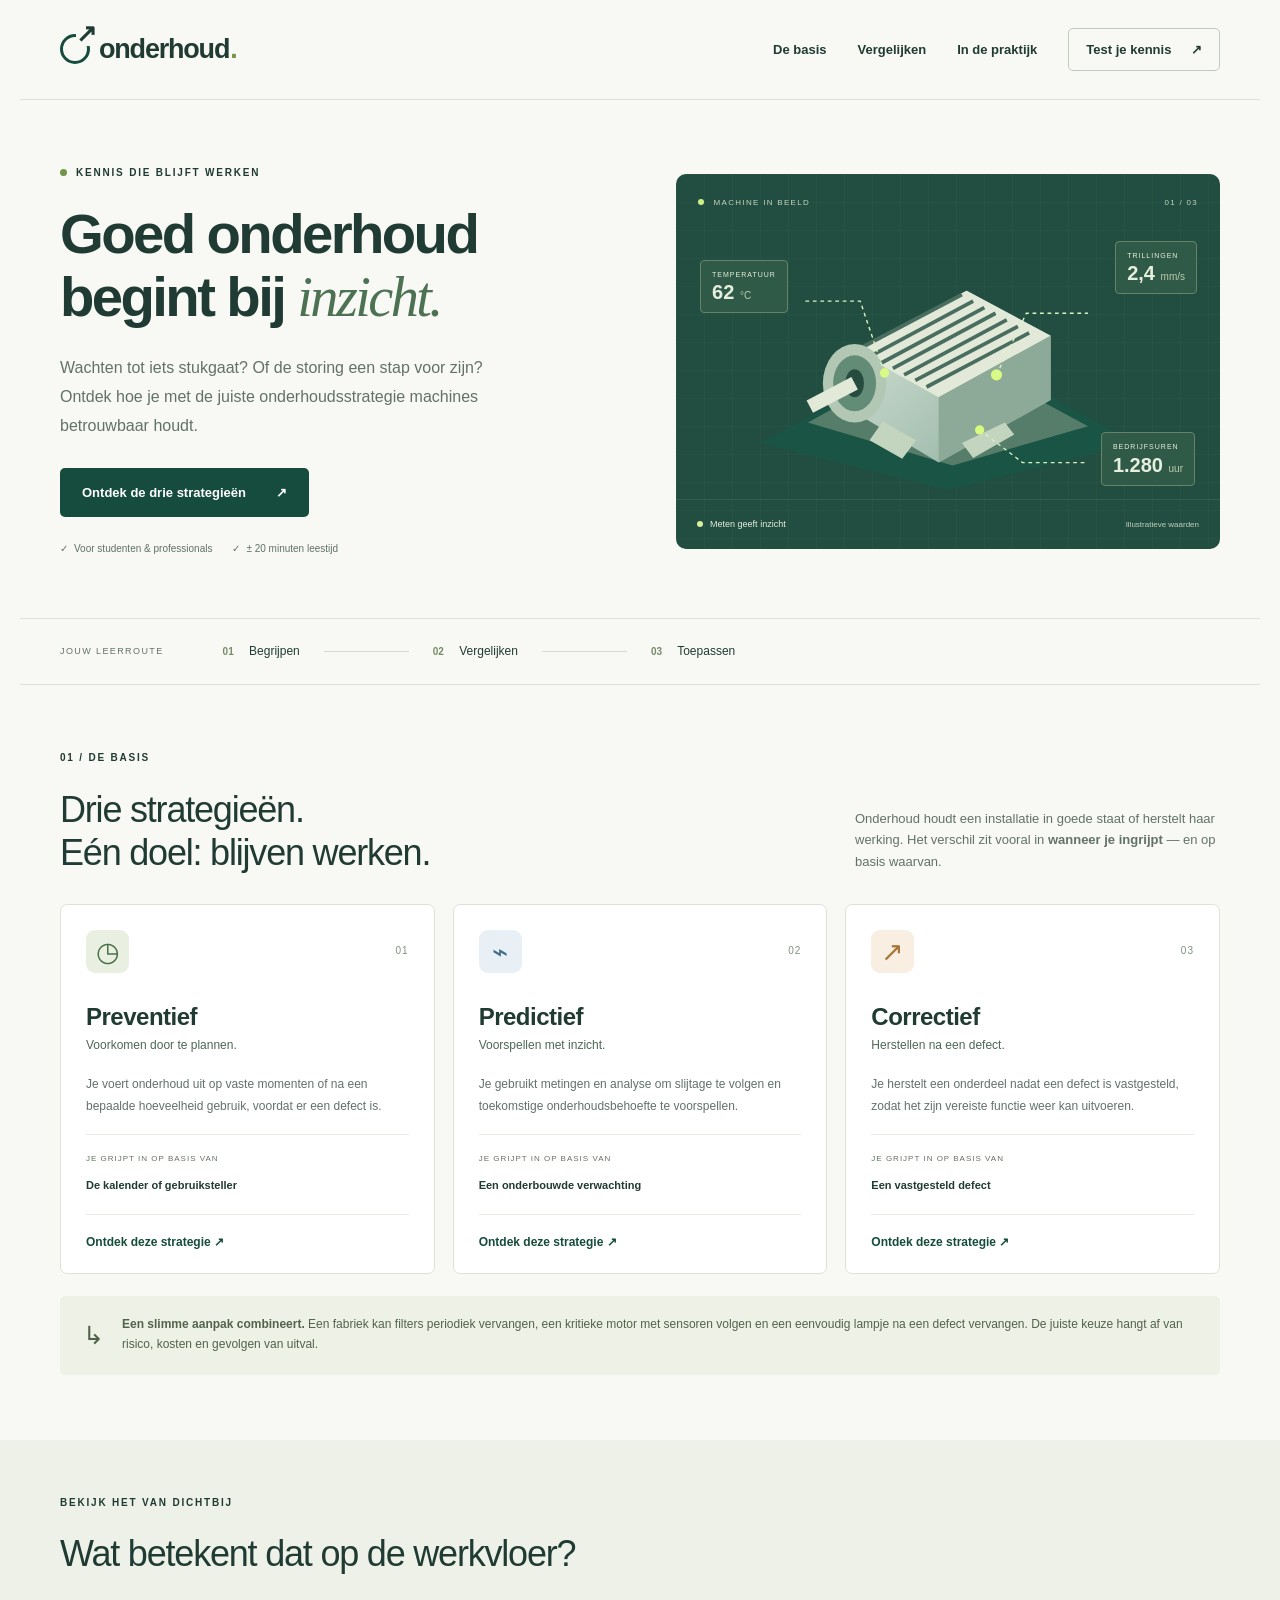
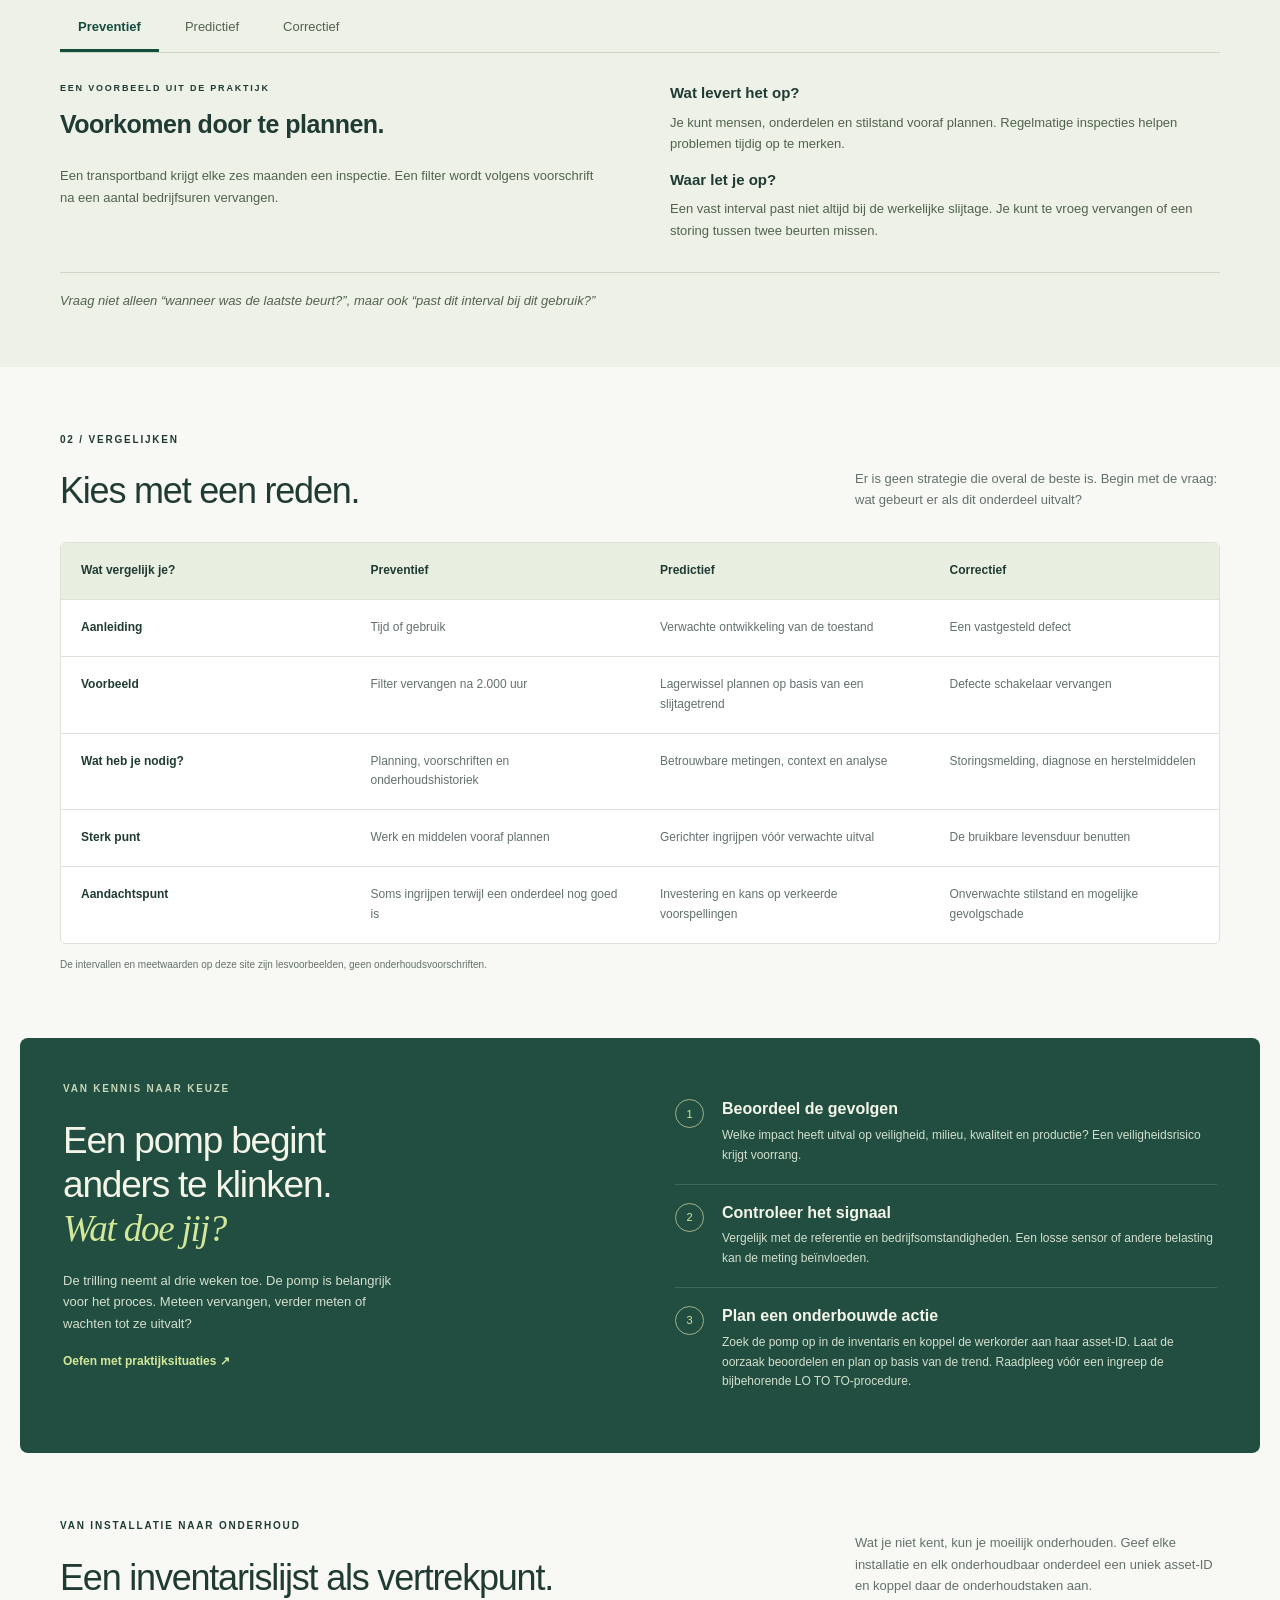
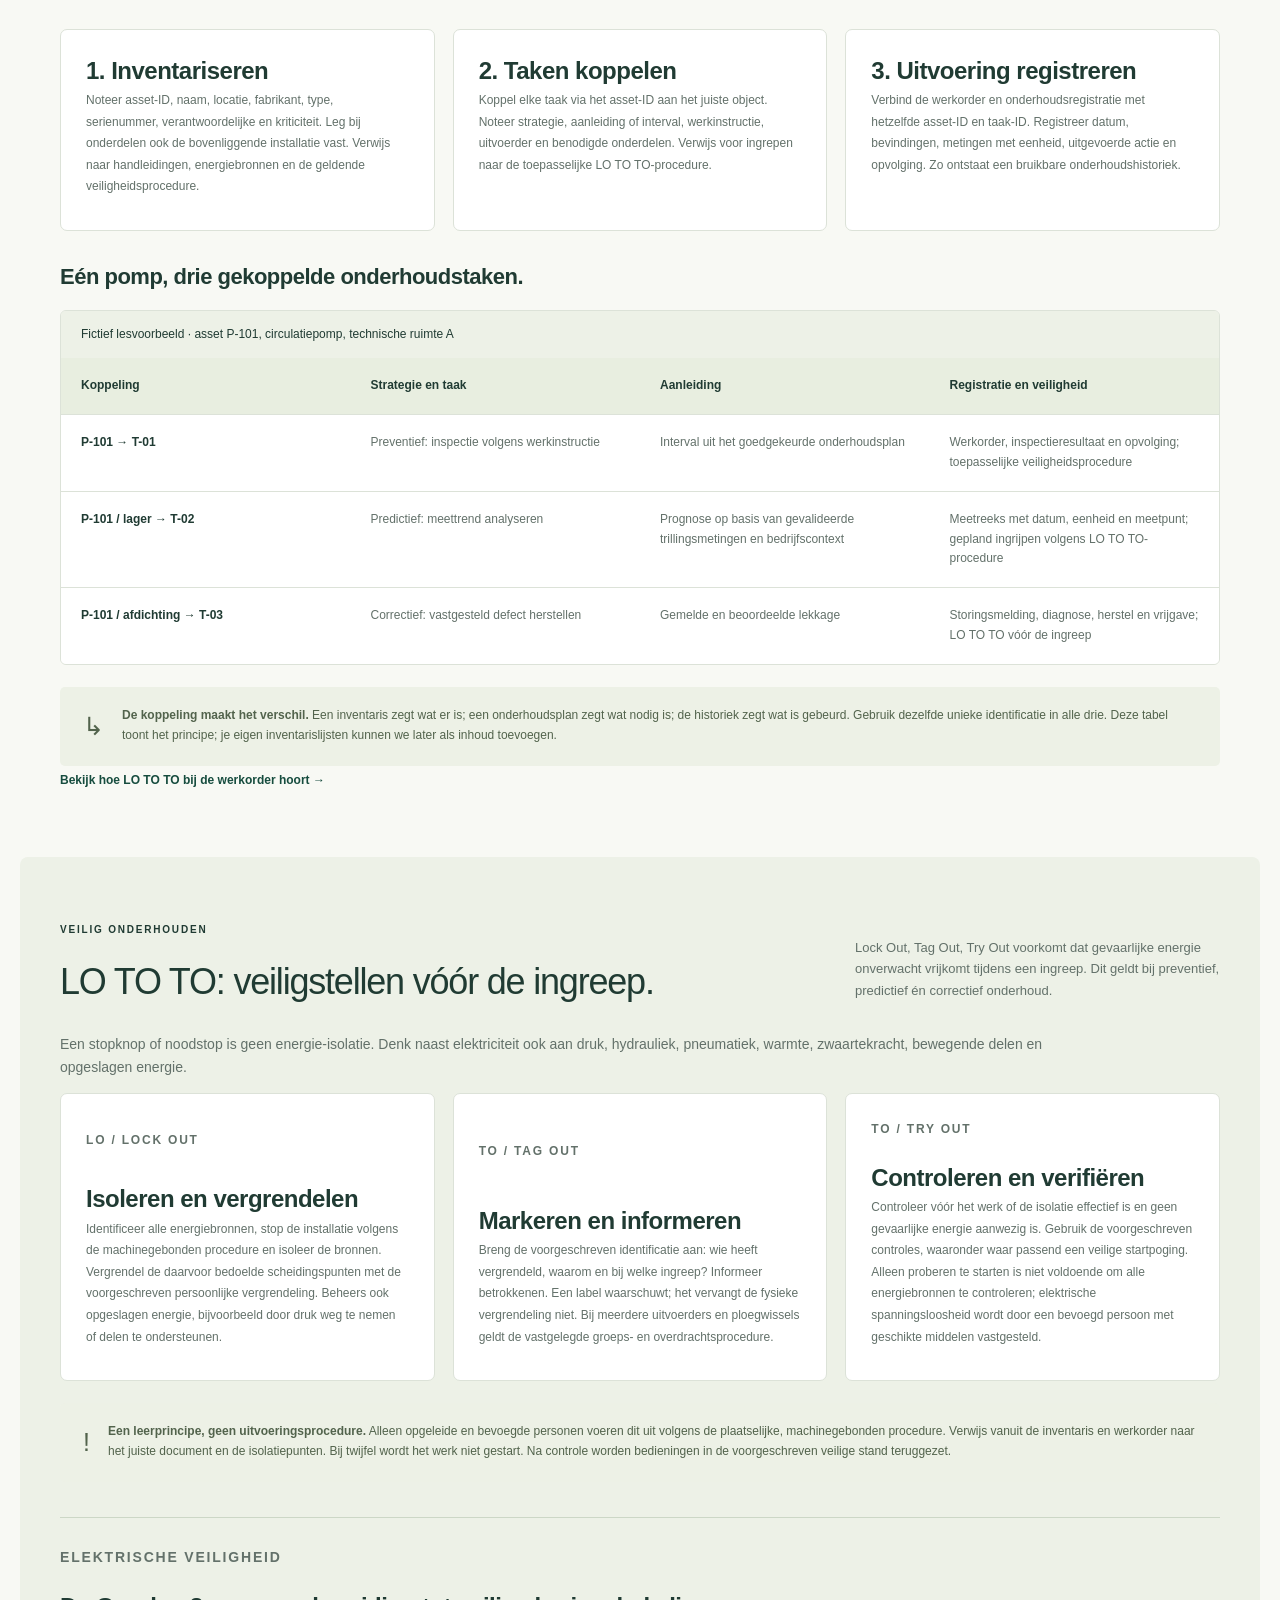
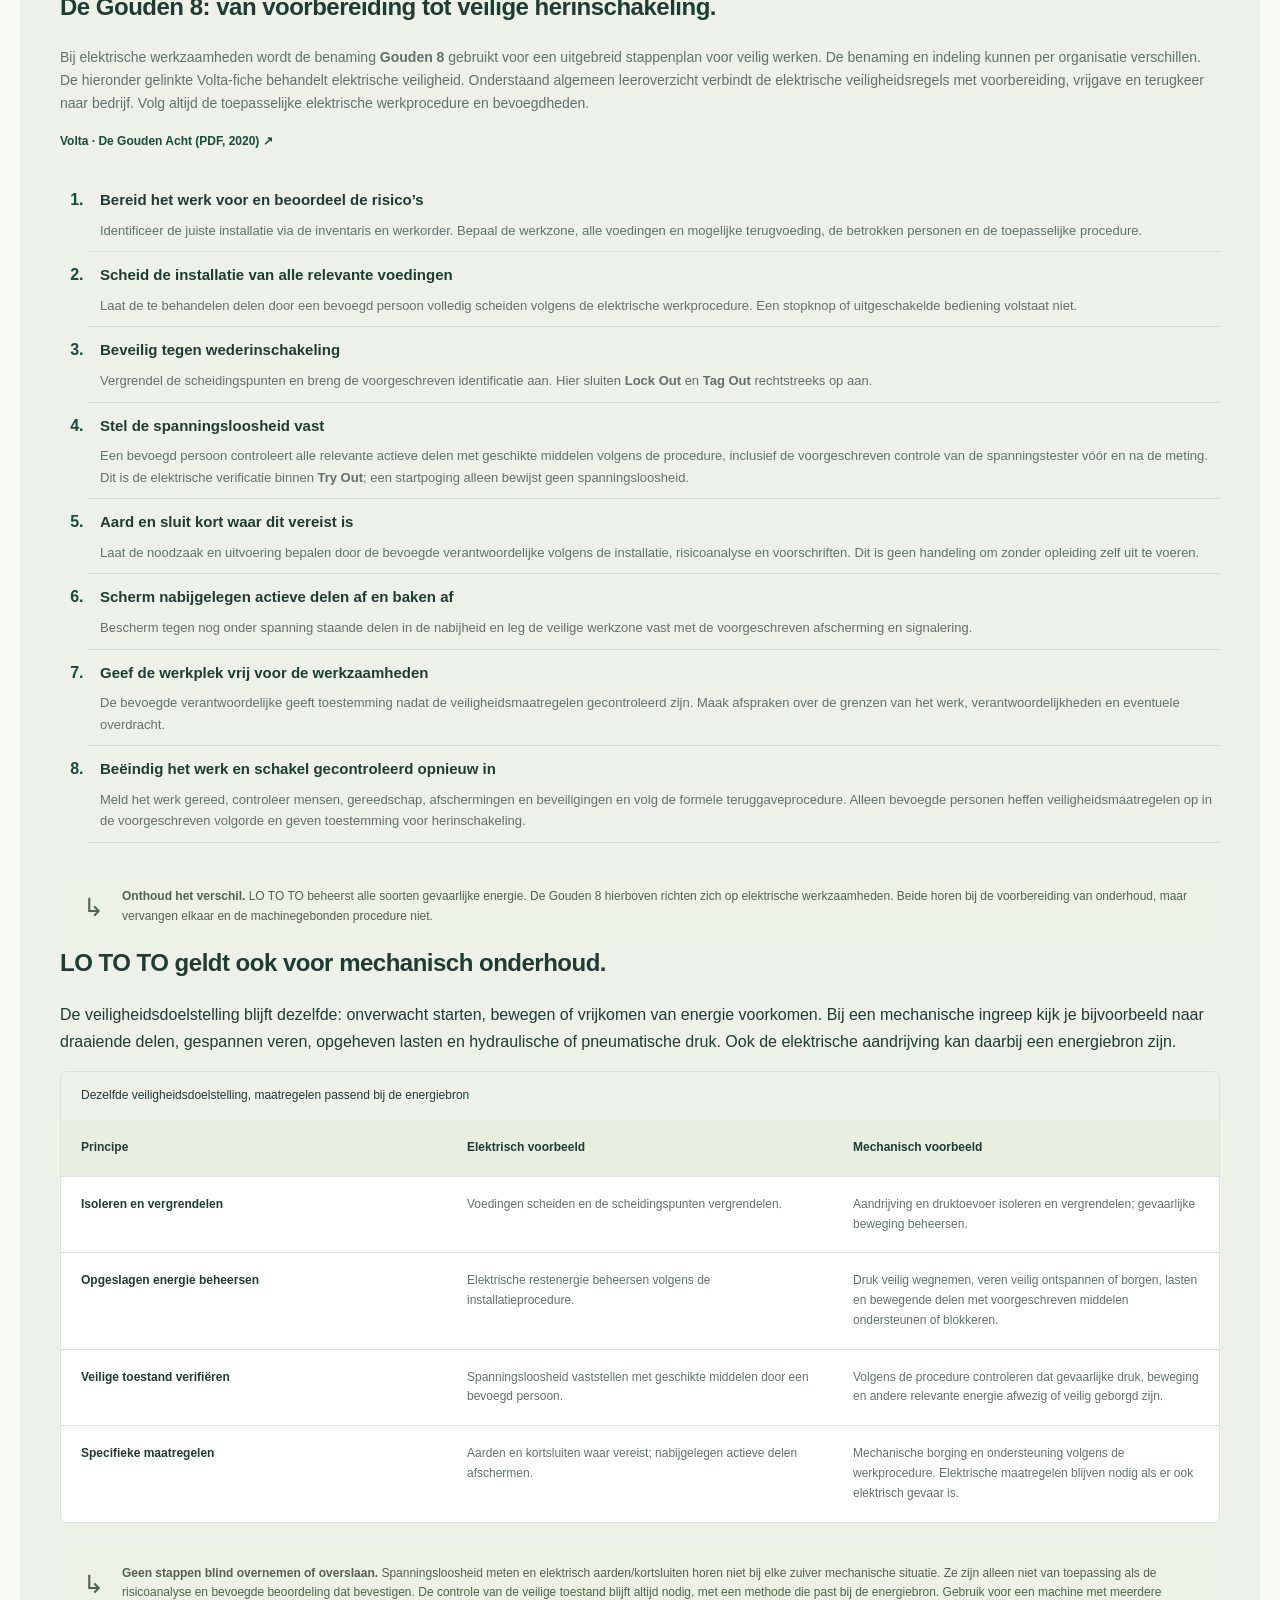
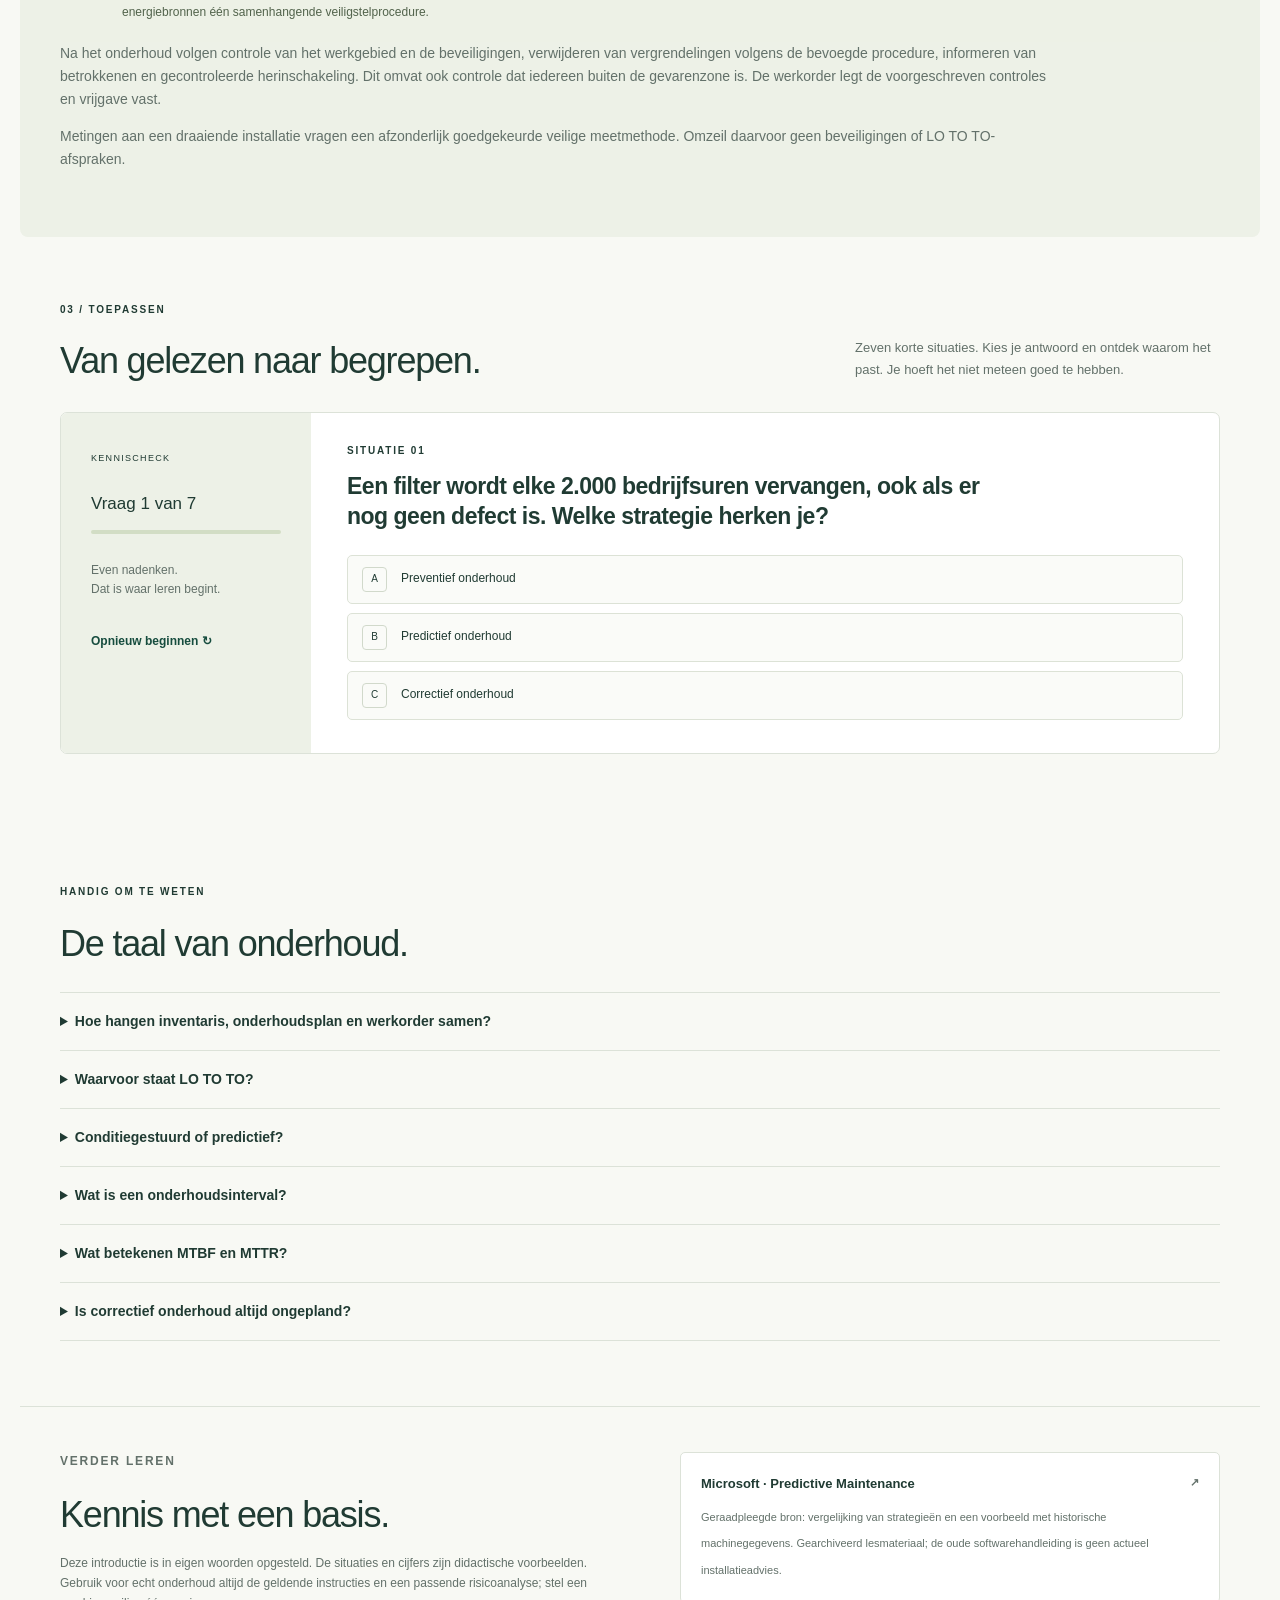
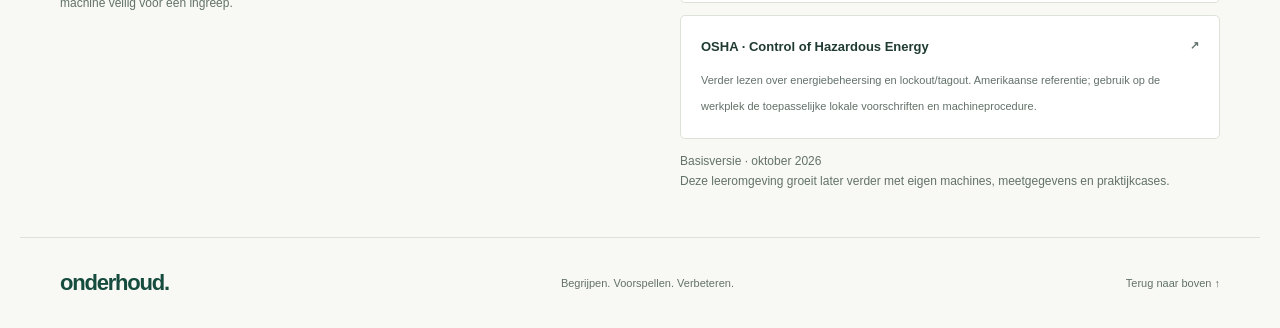
==== commit ae6ea010: "Link Volta-fiche en verduidelijk mechanische LO TO TO" ====
--- a/index.html
+++ b/index.html
@@ -18,7 +18,8 @@
 <section id="vergelijk" class="section"><div class="section-heading"><div><p class="eyebrow">02 / VERGELIJKEN</p><h2>Kies met een reden.</h2></div><p>Er is geen strategie die overal de beste is. Begin met de vraag: wat gebeurt er als dit onderdeel uitvalt?</p></div><div class="table-wrap" tabindex="0" role="region" aria-label="Vergelijking onderhoudsstrategieën, horizontaal verschuifbaar"><table><caption class="sr-only">Verschillen tussen preventief, predictief en correctief onderhoud</caption><thead><tr><th scope="col">Wat vergelijk je?</th><th scope="col">Preventief</th><th scope="col">Predictief</th><th scope="col">Correctief</th></tr></thead><tbody><tr><th scope="row">Aanleiding</th><td>Tijd of gebruik</td><td>Verwachte ontwikkeling van de toestand</td><td>Een vastgesteld defect</td></tr><tr><th scope="row">Voorbeeld</th><td>Filter vervangen na 2.000 uur</td><td>Lagerwissel plannen op basis van een slijtagetrend</td><td>Defecte schakelaar vervangen</td></tr><tr><th scope="row">Wat heb je nodig?</th><td>Planning, voorschriften en onderhoudshistoriek</td><td>Betrouwbare metingen, context en analyse</td><td>Storingsmelding, diagnose en herstelmiddelen</td></tr><tr><th scope="row">Sterk punt</th><td>Werk en middelen vooraf plannen</td><td>Gerichter ingrijpen vóór verwachte uitval</td><td>De bruikbare levensduur benutten</td></tr><tr><th scope="row">Aandachtspunt</th><td>Soms ingrijpen terwijl een onderdeel nog goed is</td><td>Investering en kans op verkeerde voorspellingen</td><td>Onverwachte stilstand en mogelijke gevolgschade</td></tr></tbody></table></div><p class="small">De intervallen en meetwaarden op deze site zijn lesvoorbeelden, geen onderhoudsvoorschriften.</p></section>
 <section id="praktijk" class="section practice"><div><p class="eyebrow">VAN KENNIS NAAR KEUZE</p><h2>Een pomp begint<br>anders te klinken.<br><em>Wat doe jij?</em></h2><p>De trilling neemt al drie weken toe. De pomp is belangrijk voor het proces. Meteen vervangen, verder meten of wachten tot ze uitvalt?</p><a class="text-link" href="#kennischeck">Oefen met praktijksituaties <span aria-hidden="true">↗</span></a></div><div class="steps"><article><span>1</span><div><h3>Beoordeel de gevolgen</h3><p>Welke impact heeft uitval op veiligheid, milieu, kwaliteit en productie? Een veiligheidsrisico krijgt voorrang.</p></div></article><article><span>2</span><div><h3>Controleer het signaal</h3><p>Vergelijk met de referentie en bedrijfsomstandigheden. Een losse sensor of andere belasting kan de meting beïnvloeden.</p></div></article><article><span>3</span><div><h3>Plan een onderbouwde actie</h3><p>Zoek de pomp op in de inventaris en koppel de werkorder aan haar asset-ID. Laat de oorzaak beoordelen en plan op basis van de trend. Raadpleeg vóór een ingreep de bijbehorende LO TO TO-procedure.</p></div></article></div></section>
 <section id="inventaris" class="section"><div class="section-heading"><div><p class="eyebrow">VAN INSTALLATIE NAAR ONDERHOUD</p><h2>Een inventarislijst als vertrekpunt.</h2></div><p>Wat je niet kent, kun je moeilijk onderhouden. Geef elke installatie en elk onderhoudbaar onderdeel een uniek asset-ID en koppel daar de onderhoudstaken aan.</p></div><div class="cards"><article class="strategy-card"><h3>1. Inventariseren</h3><p>Noteer asset-ID, naam, locatie, fabrikant, type, serienummer, verantwoordelijke en kriticiteit. Leg bij onderdelen ook de bovenliggende installatie vast. Verwijs naar handleidingen, energiebronnen en de geldende veiligheidsprocedure.</p></article><article class="strategy-card"><h3>2. Taken koppelen</h3><p>Koppel elke taak via het asset-ID aan het juiste object. Noteer strategie, aanleiding of interval, werkinstructie, uitvoerder en benodigde onderdelen. Verwijs voor ingrepen naar de toepasselijke LO TO TO-procedure.</p></article><article class="strategy-card"><h3>3. Uitvoering registreren</h3><p>Verbind de werkorder en onderhoudsregistratie met hetzelfde asset-ID en taak-ID. Registreer datum, bevindingen, metingen met eenheid, uitgevoerde actie en opvolging. Zo ontstaat een bruikbare onderhoudshistoriek.</p></article></div><h3 class="inventory-example-title">Eén pomp, drie gekoppelde onderhoudstaken.</h3><div class="table-wrap" tabindex="0" role="region" aria-label="Voorbeeld van onderhoudstaken gekoppeld aan een inventaris, horizontaal verschuifbaar"><table><caption>Fictief lesvoorbeeld · asset P-101, circulatiepomp, technische ruimte A</caption><thead><tr><th scope="col">Koppeling</th><th scope="col">Strategie en taak</th><th scope="col">Aanleiding</th><th scope="col">Registratie en veiligheid</th></tr></thead><tbody><tr><th scope="row">P-101 → T-01</th><td>Preventief: inspectie volgens werkinstructie</td><td>Interval uit het goedgekeurde onderhoudsplan</td><td>Werkorder, inspectieresultaat en opvolging; toepasselijke veiligheidsprocedure</td></tr><tr><th scope="row">P-101 / lager → T-02</th><td>Predictief: meettrend analyseren</td><td>Prognose op basis van gevalideerde trillingsmetingen en bedrijfscontext</td><td>Meetreeks met datum, eenheid en meetpunt; gepland ingrijpen volgens LO TO TO-procedure</td></tr><tr><th scope="row">P-101 / afdichting → T-03</th><td>Correctief: vastgesteld defect herstellen</td><td>Gemelde en beoordeelde lekkage</td><td>Storingsmelding, diagnose, herstel en vrijgave; LO TO TO vóór de ingreep</td></tr></tbody></table></div><aside class="note"><span aria-hidden="true">↳</span><p><strong>De koppeling maakt het verschil.</strong> Een inventaris zegt wat er is; een onderhoudsplan zegt wat nodig is; de historiek zegt wat is gebeurd. Gebruik dezelfde unieke identificatie in alle drie. Deze tabel toont het principe; je eigen inventarislijsten kunnen we later als inhoud toevoegen.</p></aside><a class="text-link" href="#lototo">Bekijk hoe LO TO TO bij de werkorder hoort →</a></section>
-<section id="lototo" class="section safety-section"><div class="section-heading"><div><p class="eyebrow">VEILIG ONDERHOUDEN</p><h2>LO TO TO: veiligstellen vóór de ingreep.</h2></div><p>Lock Out, Tag Out, Try Out voorkomt dat gevaarlijke energie onverwacht vrijkomt tijdens een ingreep. Dit geldt bij preventief, predictief én correctief onderhoud.</p></div><p>Een stopknop of noodstop is geen energie-isolatie. Denk naast elektriciteit ook aan druk, hydrauliek, pneumatiek, warmte, zwaartekracht, bewegende delen en opgeslagen energie.</p><div class="cards"><article class="strategy-card"><p class="eyebrow">LO / LOCK OUT</p><h3>Isoleren en vergrendelen</h3><p>Identificeer alle energiebronnen, stop de installatie volgens de machinegebonden procedure en isoleer de bronnen. Vergrendel de daarvoor bedoelde scheidingspunten met de voorgeschreven persoonlijke vergrendeling. Beheers ook opgeslagen energie, bijvoorbeeld door druk weg te nemen of delen te ondersteunen.</p></article><article class="strategy-card"><p class="eyebrow">TO / TAG OUT</p><h3>Markeren en informeren</h3><p>Breng de voorgeschreven identificatie aan: wie heeft vergrendeld, waarom en bij welke ingreep? Informeer betrokkenen. Een label waarschuwt; het vervangt de fysieke vergrendeling niet. Bij meerdere uitvoerders en ploegwissels geldt de vastgelegde groeps- en overdrachtsprocedure.</p></article><article class="strategy-card"><p class="eyebrow">TO / TRY OUT</p><h3>Controleren en verifiëren</h3><p>Controleer vóór het werk of de isolatie effectief is en geen gevaarlijke energie aanwezig is. Gebruik de voorgeschreven controles, waaronder waar passend een veilige startpoging. Alleen proberen te starten is niet voldoende om alle energiebronnen te controleren; elektrische spanningsloosheid wordt door een bevoegd persoon met geschikte middelen vastgesteld.</p></article></div><aside class="note"><span aria-hidden="true">!</span><p><strong>Een leerprincipe, geen uitvoeringsprocedure.</strong> Alleen opgeleide en bevoegde personen voeren dit uit volgens de plaatselijke, machinegebonden procedure. Verwijs vanuit de inventaris en werkorder naar het juiste document en de isolatiepunten. Bij twijfel wordt het werk niet gestart. Na controle worden bedieningen in de voorgeschreven veilige stand teruggezet.</p></aside><div id="gouden-acht" class="golden-eight"><p class="eyebrow">ELEKTRISCHE VEILIGHEID</p><h3>De Gouden 8: van voorbereiding tot veilige herinschakeling.</h3><p>Bij elektrische werkzaamheden wordt de benaming <strong>Gouden 8</strong> gebruikt voor een uitgebreid stappenplan voor veilig werken. De benaming en indeling kunnen per organisatie verschillen. Onderstaand leeroverzicht verbindt de elektrische veiligheidsregels met voorbereiding, vrijgave en terugkeer naar bedrijf. Volg altijd de toepasselijke elektrische werkprocedure en bevoegdheden.</p><p class="reference-link"><a class="text-link" href="https://volta-org.be/nl" target="_blank" rel="noopener noreferrer">Volta · informatie en veiligheidsfiches voor de elektrotechnische sector ↗</a></p><ol class="golden-list"><li><h4>Bereid het werk voor en beoordeel de risico’s</h4><p>Identificeer de juiste installatie via de inventaris en werkorder. Bepaal de werkzone, alle voedingen en mogelijke terugvoeding, de betrokken personen en de toepasselijke procedure.</p></li><li><h4>Scheid de installatie van alle relevante voedingen</h4><p>Laat de te behandelen delen door een bevoegd persoon volledig scheiden volgens de elektrische werkprocedure. Een stopknop of uitgeschakelde bediening volstaat niet.</p></li><li><h4>Beveilig tegen wederinschakeling</h4><p>Vergrendel de scheidingspunten en breng de voorgeschreven identificatie aan. Hier sluiten <strong>Lock Out</strong> en <strong>Tag Out</strong> rechtstreeks op aan.</p></li><li><h4>Stel de spanningsloosheid vast</h4><p>Een bevoegd persoon controleert alle relevante actieve delen met geschikte middelen volgens de procedure, inclusief de voorgeschreven controle van de spanningstester vóór en na de meting. Dit is de elektrische verificatie binnen <strong>Try Out</strong>; een startpoging alleen bewijst geen spanningsloosheid.</p></li><li><h4>Aard en sluit kort waar dit vereist is</h4><p>Laat de noodzaak en uitvoering bepalen door de bevoegde verantwoordelijke volgens de installatie, risicoanalyse en voorschriften. Dit is geen handeling om zonder opleiding zelf uit te voeren.</p></li><li><h4>Scherm nabijgelegen actieve delen af en baken af</h4><p>Bescherm tegen nog onder spanning staande delen in de nabijheid en leg de veilige werkzone vast met de voorgeschreven afscherming en signalering.</p></li><li><h4>Geef de werkplek vrij voor de werkzaamheden</h4><p>De bevoegde verantwoordelijke geeft toestemming nadat de veiligheidsmaatregelen gecontroleerd zijn. Maak afspraken over de grenzen van het werk, verantwoordelijkheden en eventuele overdracht.</p></li><li><h4>Beëindig het werk en schakel gecontroleerd opnieuw in</h4><p>Meld het werk gereed, controleer mensen, gereedschap, afschermingen en beveiligingen en volg de formele teruggaveprocedure. Alleen bevoegde personen heffen veiligheidsmaatregelen op in de voorgeschreven volgorde en geven toestemming voor herinschakeling.</p></li></ol><aside class="note"><span aria-hidden="true">↳</span><p><strong>Onthoud het verschil.</strong> LO TO TO beheerst alle soorten gevaarlijke energie. De Gouden 8 hierboven richten zich op elektrische werkzaamheden. Beide horen bij de voorbereiding van onderhoud, maar vervangen elkaar en de machinegebonden procedure niet.</p></aside></div>
+<section id="lototo" class="section safety-section"><div class="section-heading"><div><p class="eyebrow">VEILIG ONDERHOUDEN</p><h2>LO TO TO: veiligstellen vóór de ingreep.</h2></div><p>Lock Out, Tag Out, Try Out voorkomt dat gevaarlijke energie onverwacht vrijkomt tijdens een ingreep. Dit geldt bij preventief, predictief én correctief onderhoud.</p></div><p>Een stopknop of noodstop is geen energie-isolatie. Denk naast elektriciteit ook aan druk, hydrauliek, pneumatiek, warmte, zwaartekracht, bewegende delen en opgeslagen energie.</p><div class="cards"><article class="strategy-card"><p class="eyebrow">LO / LOCK OUT</p><h3>Isoleren en vergrendelen</h3><p>Identificeer alle energiebronnen, stop de installatie volgens de machinegebonden procedure en isoleer de bronnen. Vergrendel de daarvoor bedoelde scheidingspunten met de voorgeschreven persoonlijke vergrendeling. Beheers ook opgeslagen energie, bijvoorbeeld door druk weg te nemen of delen te ondersteunen.</p></article><article class="strategy-card"><p class="eyebrow">TO / TAG OUT</p><h3>Markeren en informeren</h3><p>Breng de voorgeschreven identificatie aan: wie heeft vergrendeld, waarom en bij welke ingreep? Informeer betrokkenen. Een label waarschuwt; het vervangt de fysieke vergrendeling niet. Bij meerdere uitvoerders en ploegwissels geldt de vastgelegde groeps- en overdrachtsprocedure.</p></article><article class="strategy-card"><p class="eyebrow">TO / TRY OUT</p><h3>Controleren en verifiëren</h3><p>Controleer vóór het werk of de isolatie effectief is en geen gevaarlijke energie aanwezig is. Gebruik de voorgeschreven controles, waaronder waar passend een veilige startpoging. Alleen proberen te starten is niet voldoende om alle energiebronnen te controleren; elektrische spanningsloosheid wordt door een bevoegd persoon met geschikte middelen vastgesteld.</p></article></div><aside class="note"><span aria-hidden="true">!</span><p><strong>Een leerprincipe, geen uitvoeringsprocedure.</strong> Alleen opgeleide en bevoegde personen voeren dit uit volgens de plaatselijke, machinegebonden procedure. Verwijs vanuit de inventaris en werkorder naar het juiste document en de isolatiepunten. Bij twijfel wordt het werk niet gestart. Na controle worden bedieningen in de voorgeschreven veilige stand teruggezet.</p></aside><div id="gouden-acht" class="golden-eight"><p class="eyebrow">ELEKTRISCHE VEILIGHEID</p><h3>De Gouden 8: van voorbereiding tot veilige herinschakeling.</h3><p>Bij elektrische werkzaamheden wordt de benaming <strong>Gouden 8</strong> gebruikt voor een uitgebreid stappenplan voor veilig werken. De benaming en indeling kunnen per organisatie verschillen. De hieronder gelinkte Volta-fiche behandelt elektrische veiligheid. Onderstaand algemeen leeroverzicht verbindt de elektrische veiligheidsregels met voorbereiding, vrijgave en terugkeer naar bedrijf. Volg altijd de toepasselijke elektrische werkprocedure en bevoegdheden.</p><p class="reference-link"><a class="text-link" href="https://volta-org.be/media/e4igcxbr/volta-informatie_gouden_acht_2020.pdf" target="_blank" rel="noopener noreferrer">Volta · De Gouden Acht (PDF, 2020) ↗</a></p><ol class="golden-list"><li><h4>Bereid het werk voor en beoordeel de risico’s</h4><p>Identificeer de juiste installatie via de inventaris en werkorder. Bepaal de werkzone, alle voedingen en mogelijke terugvoeding, de betrokken personen en de toepasselijke procedure.</p></li><li><h4>Scheid de installatie van alle relevante voedingen</h4><p>Laat de te behandelen delen door een bevoegd persoon volledig scheiden volgens de elektrische werkprocedure. Een stopknop of uitgeschakelde bediening volstaat niet.</p></li><li><h4>Beveilig tegen wederinschakeling</h4><p>Vergrendel de scheidingspunten en breng de voorgeschreven identificatie aan. Hier sluiten <strong>Lock Out</strong> en <strong>Tag Out</strong> rechtstreeks op aan.</p></li><li><h4>Stel de spanningsloosheid vast</h4><p>Een bevoegd persoon controleert alle relevante actieve delen met geschikte middelen volgens de procedure, inclusief de voorgeschreven controle van de spanningstester vóór en na de meting. Dit is de elektrische verificatie binnen <strong>Try Out</strong>; een startpoging alleen bewijst geen spanningsloosheid.</p></li><li><h4>Aard en sluit kort waar dit vereist is</h4><p>Laat de noodzaak en uitvoering bepalen door de bevoegde verantwoordelijke volgens de installatie, risicoanalyse en voorschriften. Dit is geen handeling om zonder opleiding zelf uit te voeren.</p></li><li><h4>Scherm nabijgelegen actieve delen af en baken af</h4><p>Bescherm tegen nog onder spanning staande delen in de nabijheid en leg de veilige werkzone vast met de voorgeschreven afscherming en signalering.</p></li><li><h4>Geef de werkplek vrij voor de werkzaamheden</h4><p>De bevoegde verantwoordelijke geeft toestemming nadat de veiligheidsmaatregelen gecontroleerd zijn. Maak afspraken over de grenzen van het werk, verantwoordelijkheden en eventuele overdracht.</p></li><li><h4>Beëindig het werk en schakel gecontroleerd opnieuw in</h4><p>Meld het werk gereed, controleer mensen, gereedschap, afschermingen en beveiligingen en volg de formele teruggaveprocedure. Alleen bevoegde personen heffen veiligheidsmaatregelen op in de voorgeschreven volgorde en geven toestemming voor herinschakeling.</p></li></ol><aside class="note"><span aria-hidden="true">↳</span><p><strong>Onthoud het verschil.</strong> LO TO TO beheerst alle soorten gevaarlijke energie. De Gouden 8 hierboven richten zich op elektrische werkzaamheden. Beide horen bij de voorbereiding van onderhoud, maar vervangen elkaar en de machinegebonden procedure niet.</p></aside></div>
+<div class="mechanical-isolation"><h3>LO TO TO geldt ook voor mechanisch onderhoud.</h3><p>De veiligheidsdoelstelling blijft dezelfde: onverwacht starten, bewegen of vrijkomen van energie voorkomen. Bij een mechanische ingreep kijk je bijvoorbeeld naar draaiende delen, gespannen veren, opgeheven lasten en hydraulische of pneumatische druk. Ook de elektrische aandrijving kan daarbij een energiebron zijn.</p><div class="table-wrap" tabindex="0" role="region" aria-label="Verschil tussen elektrische en mechanische veiligheidsmaatregelen"><table><caption>Dezelfde veiligheidsdoelstelling, maatregelen passend bij de energiebron</caption><thead><tr><th scope="col">Principe</th><th scope="col">Elektrisch voorbeeld</th><th scope="col">Mechanisch voorbeeld</th></tr></thead><tbody><tr><th scope="row">Isoleren en vergrendelen</th><td>Voedingen scheiden en de scheidingspunten vergrendelen.</td><td>Aandrijving en druktoevoer isoleren en vergrendelen; gevaarlijke beweging beheersen.</td></tr><tr><th scope="row">Opgeslagen energie beheersen</th><td>Elektrische restenergie beheersen volgens de installatieprocedure.</td><td>Druk veilig wegnemen, veren veilig ontspannen of borgen, lasten en bewegende delen met voorgeschreven middelen ondersteunen of blokkeren.</td></tr><tr><th scope="row">Veilige toestand verifiëren</th><td>Spanningsloosheid vaststellen met geschikte middelen door een bevoegd persoon.</td><td>Volgens de procedure controleren dat gevaarlijke druk, beweging en andere relevante energie afwezig of veilig geborgd zijn.</td></tr><tr><th scope="row">Specifieke maatregelen</th><td>Aarden en kortsluiten waar vereist; nabijgelegen actieve delen afschermen.</td><td>Mechanische borging en ondersteuning volgens de werkprocedure. Elektrische maatregelen blijven nodig als er ook elektrisch gevaar is.</td></tr></tbody></table></div><aside class="note"><span aria-hidden="true">↳</span><p><strong>Geen stappen blind overnemen of overslaan.</strong> Spanningsloosheid meten en elektrisch aarden/kortsluiten horen niet bij elke zuiver mechanische situatie. Ze zijn alleen niet van toepassing als de risicoanalyse en bevoegde beoordeling dat bevestigen. De controle van de veilige toestand blijft altijd nodig, met een methode die past bij de energiebron. Gebruik voor een machine met meerdere energiebronnen één samenhangende veiligstelprocedure.</p></aside></div>
 <p>Na het onderhoud volgen controle van het werkgebied en de beveiligingen, verwijderen van vergrendelingen volgens de bevoegde procedure, informeren van betrokkenen en gecontroleerde herinschakeling. Dit omvat ook controle dat iedereen buiten de gevarenzone is. De werkorder legt de voorgeschreven controles en vrijgave vast.</p><p class="small">Metingen aan een draaiende installatie vragen een afzonderlijk goedgekeurde veilige meetmethode. Omzeil daarvoor geen beveiligingen of LO TO TO-afspraken.</p></section>
 <section id="kennischeck" class="section quiz-section"><div class="section-heading"><div><p class="eyebrow">03 / TOEPASSEN</p><h2>Van gelezen naar begrepen.</h2></div><p>Zeven korte situaties. Kies je antwoord en ontdek waarom het past. Je hoeft het niet meteen goed te hebben.</p></div><div class="quiz-layout"><aside><span class="quiz-label">KENNISCHECK</span><div id="quiz-progress" class="quiz-progress">Vraag 1 van 7</div><div class="progress-track"><div id="progress-bar"></div></div><p>Even nadenken.<br>Dat is waar leren begint.</p><button id="restart" class="text-link" type="button">Opnieuw beginnen ↻</button></aside><div id="quiz-card" class="quiz-card" aria-live="polite"></div></div></section>
 <section id="begrippen" class="section"><p class="eyebrow">HANDIG OM TE WETEN</p><h2>De taal van onderhoud.</h2><div class="glossary"><details><summary>Hoe hangen inventaris, onderhoudsplan en werkorder samen?</summary><p>De inventaris identificeert het object via een uniek asset-ID. Het onderhoudsplan koppelt taken en strategieën aan dat object. De werkorder beschrijft een concrete uitvoering; de onderhoudshistoriek bewaart de resultaten. Dezelfde identificatie verbindt de documenten, met een verwijzing naar de toepasselijke LO TO TO-procedure.</p></details><details><summary>Waarvoor staat LO TO TO?</summary><p>Lock Out, Tag Out, Try Out: energiebronnen isoleren en vergrendelen, markeren en informeren, en de veilige toestand verifiëren. Het is geen vierde onderhoudsstrategie, maar een veiligheidsprincipe dat bij alle drie de strategieën van toepassing kan zijn.</p></details><details><summary>Conditiegestuurd of predictief?</summary><p>Conditiegestuurd onderhoud baseert een actie op de gemeten toestand, bijvoorbeeld een grenswaarde. Predictief onderhoud voegt een verwachting toe: hoe zal die toestand zich ontwikkelen, en wanneer dreigt uitval? In de praktijk overlappen de termen. Een sensor alleen maakt een aanpak nog niet predictief.</p></details><details><summary>Wat is een onderhoudsinterval?</summary><p>De periode of hoeveelheid gebruik tussen onderhoudsacties, bijvoorbeeld maanden, bedrijfsuren of cycli. Bepaal het interval aan de hand van fabrikantvoorschriften, gebruiksomstandigheden, risicoanalyse en ervaring.</p></details><details><summary>Wat betekenen MTBF en MTTR?</summary><p>MTBF is de gemiddelde bedrijfstijd tussen storingen van herstelbare installaties. MTTR is, afhankelijk van de afgesproken definitie, de gemiddelde reparatie- of hersteltijd. Leg altijd vast welke tijden je meet. Een gemiddelde voorspelt niet wanneer één specifieke machine uitvalt.</p></details><details><summary>Is correctief onderhoud altijd ongepland?</summary><p>Nee. Correctief onderhoud volgt op de vaststelling van een defect. Als uitstel verantwoord is, kan het herstel worden ingepland. Bewust wachten op uitval is alleen geschikt als de gevolgen aanvaardbaar zijn.</p></details></div></section>
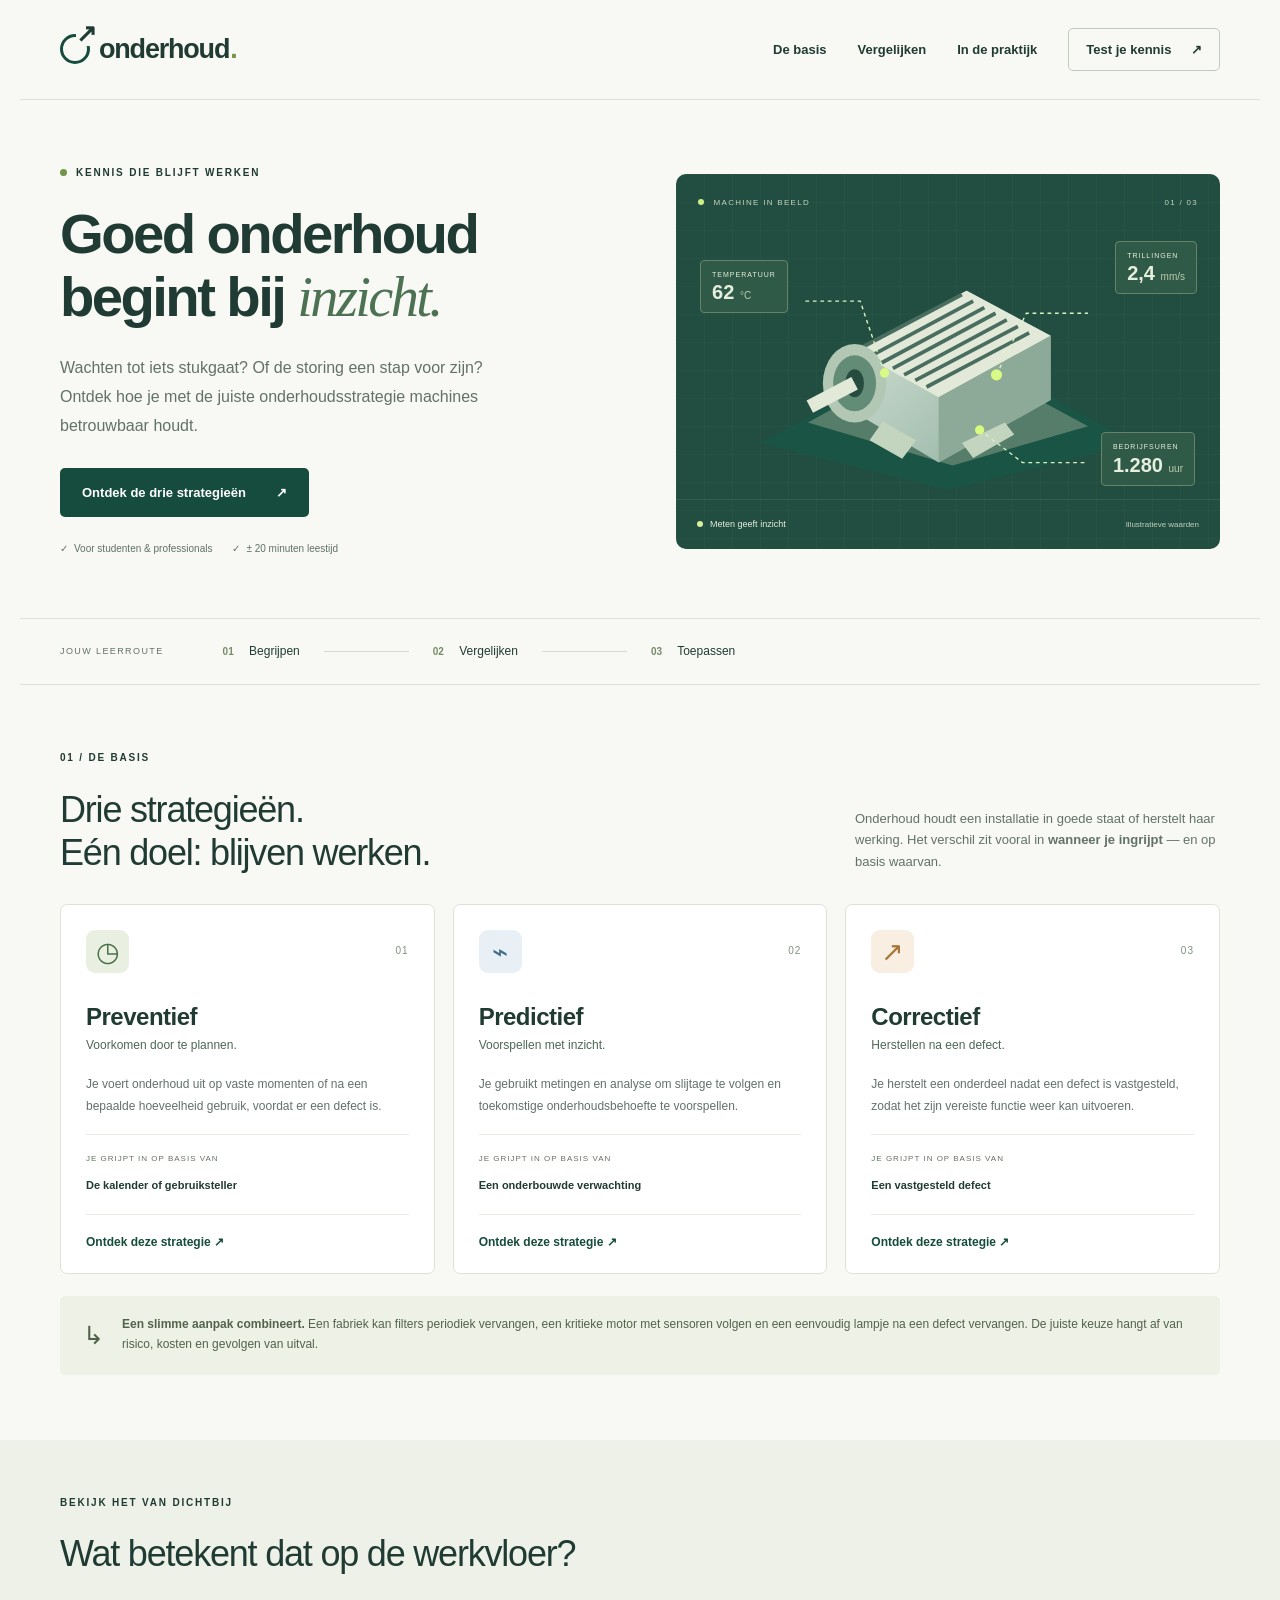
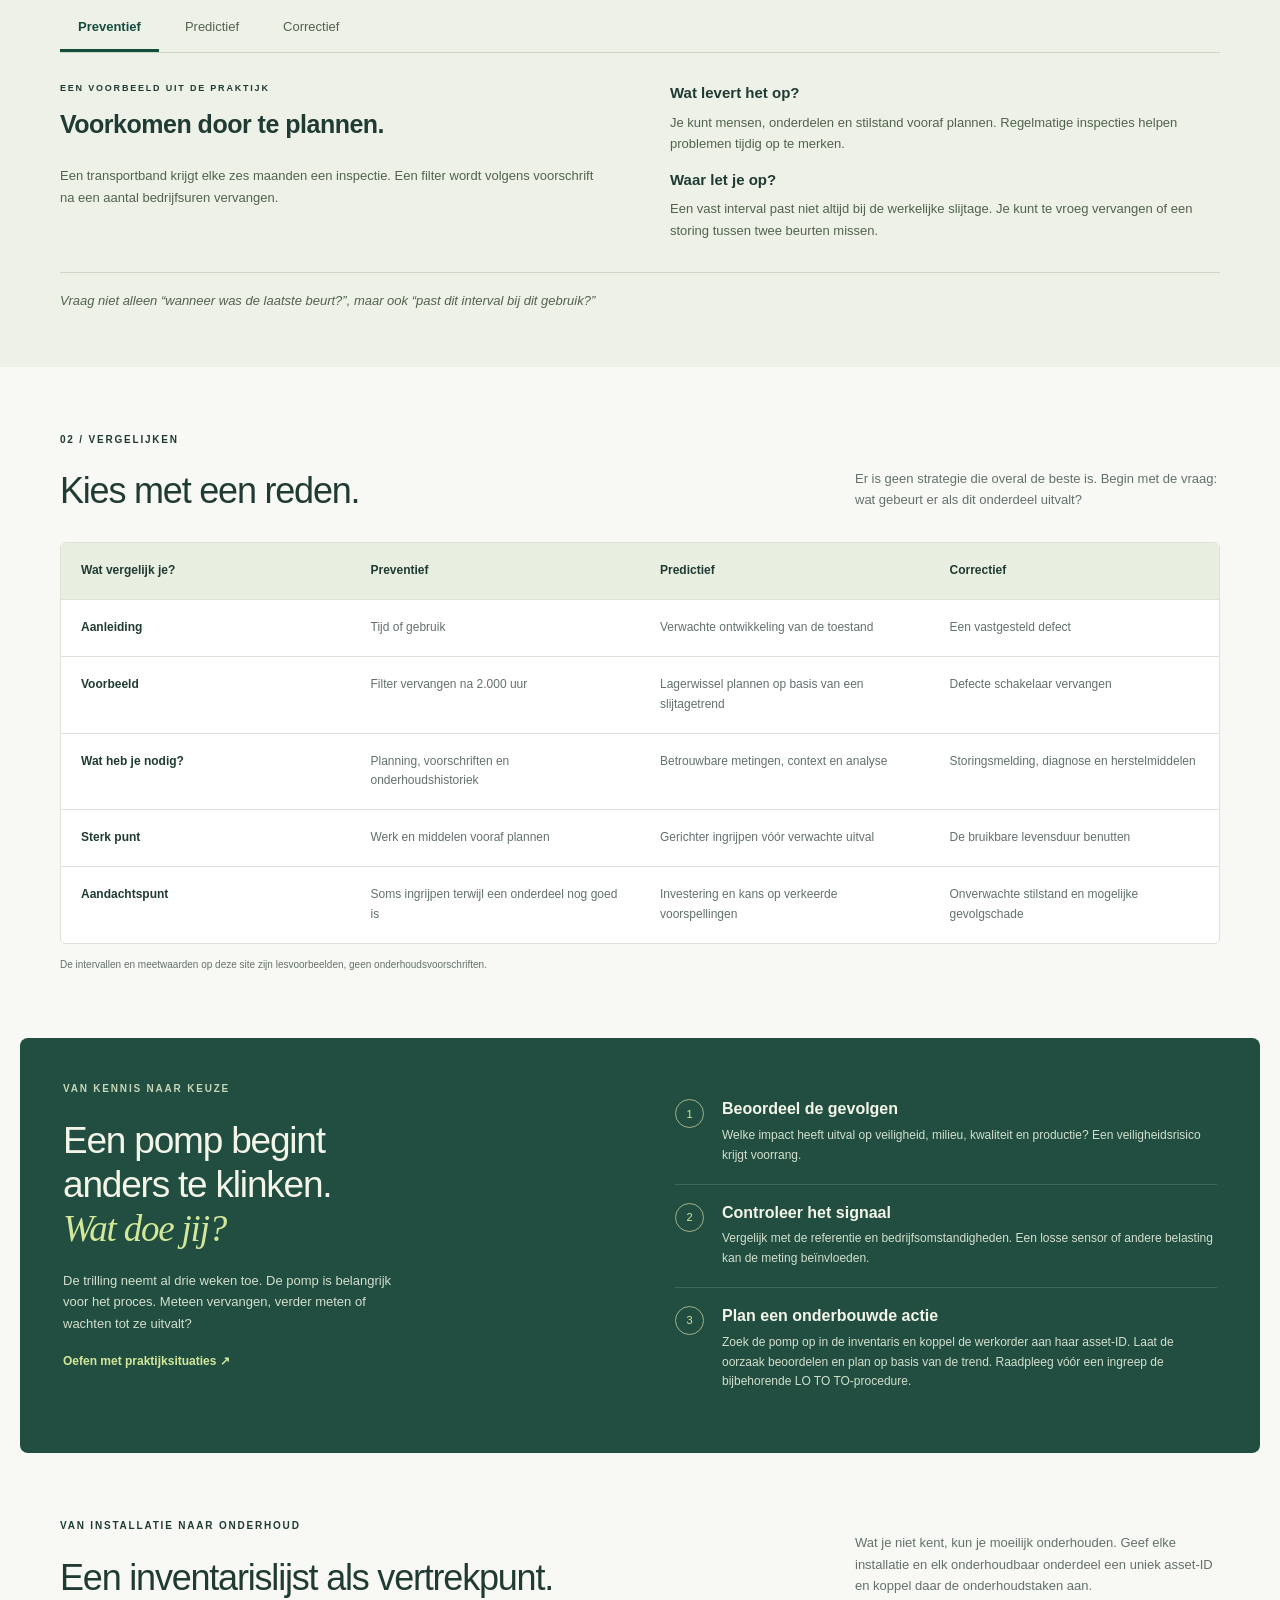
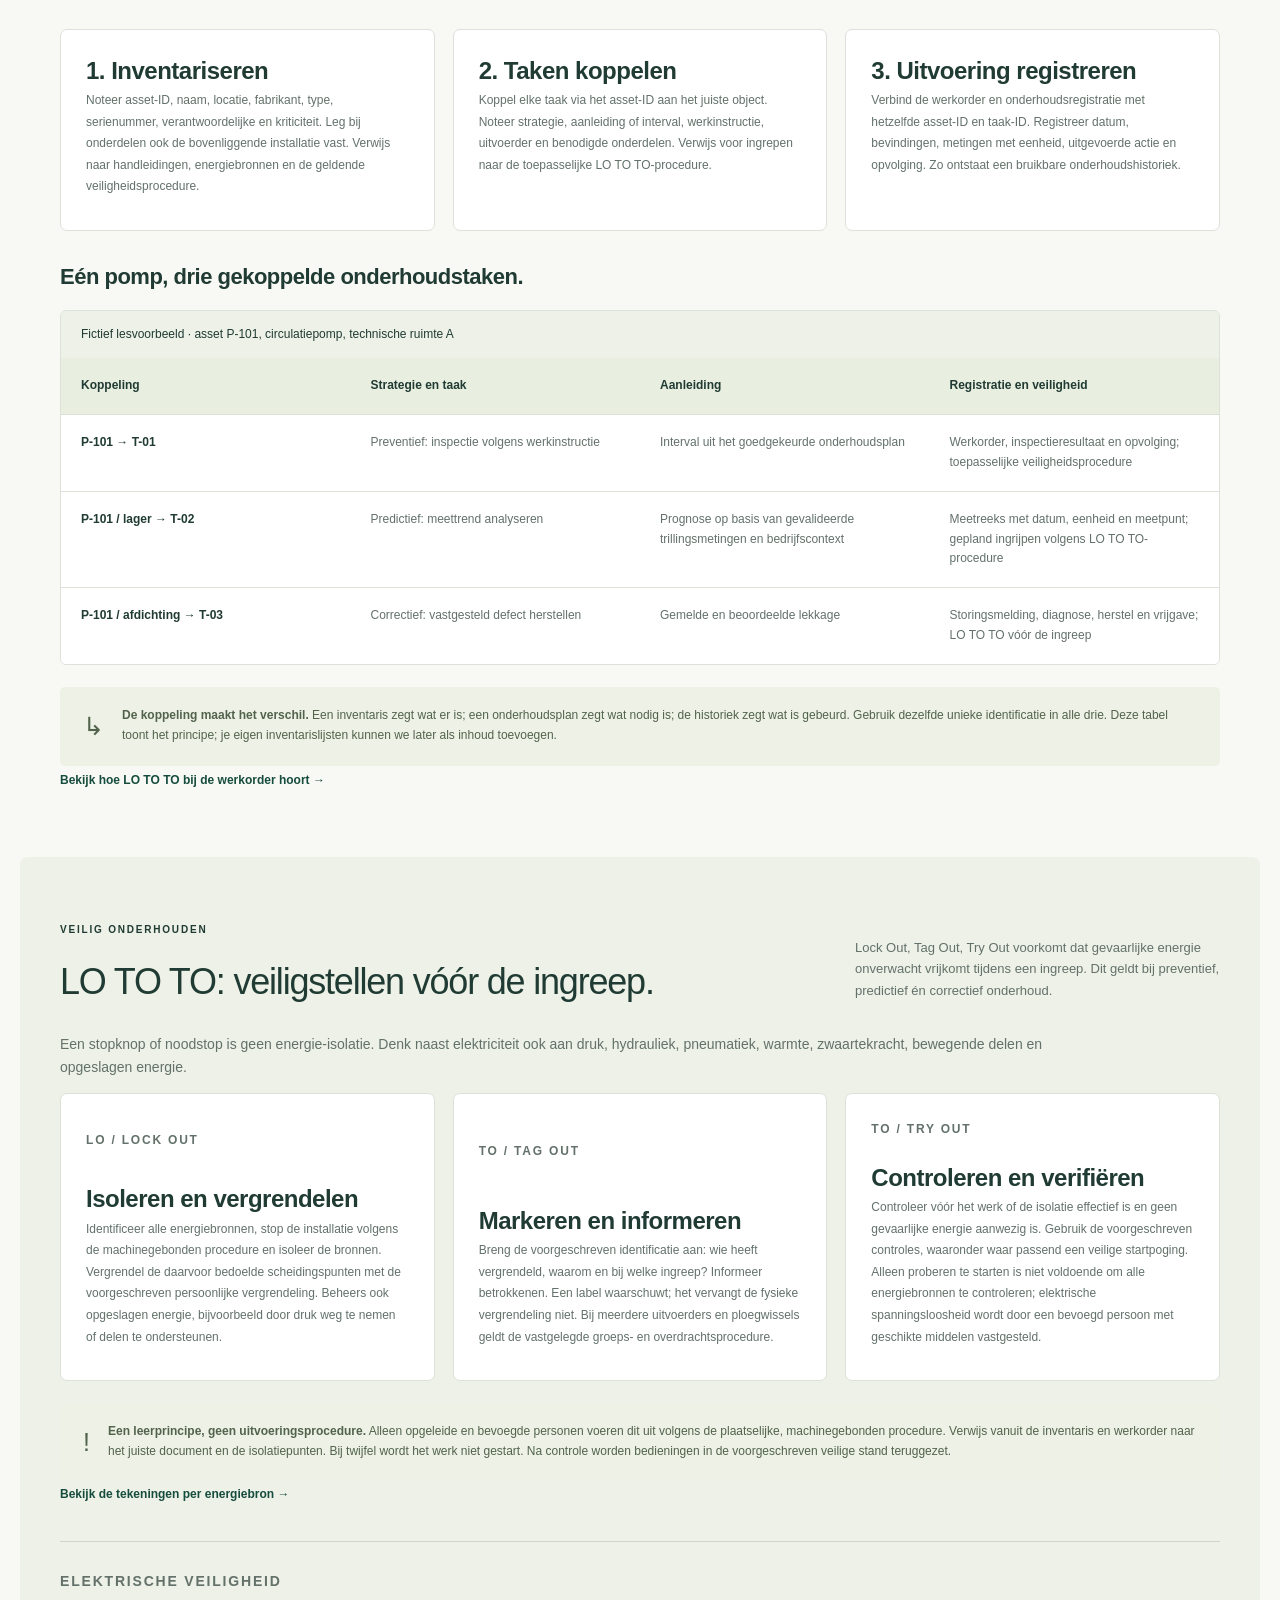
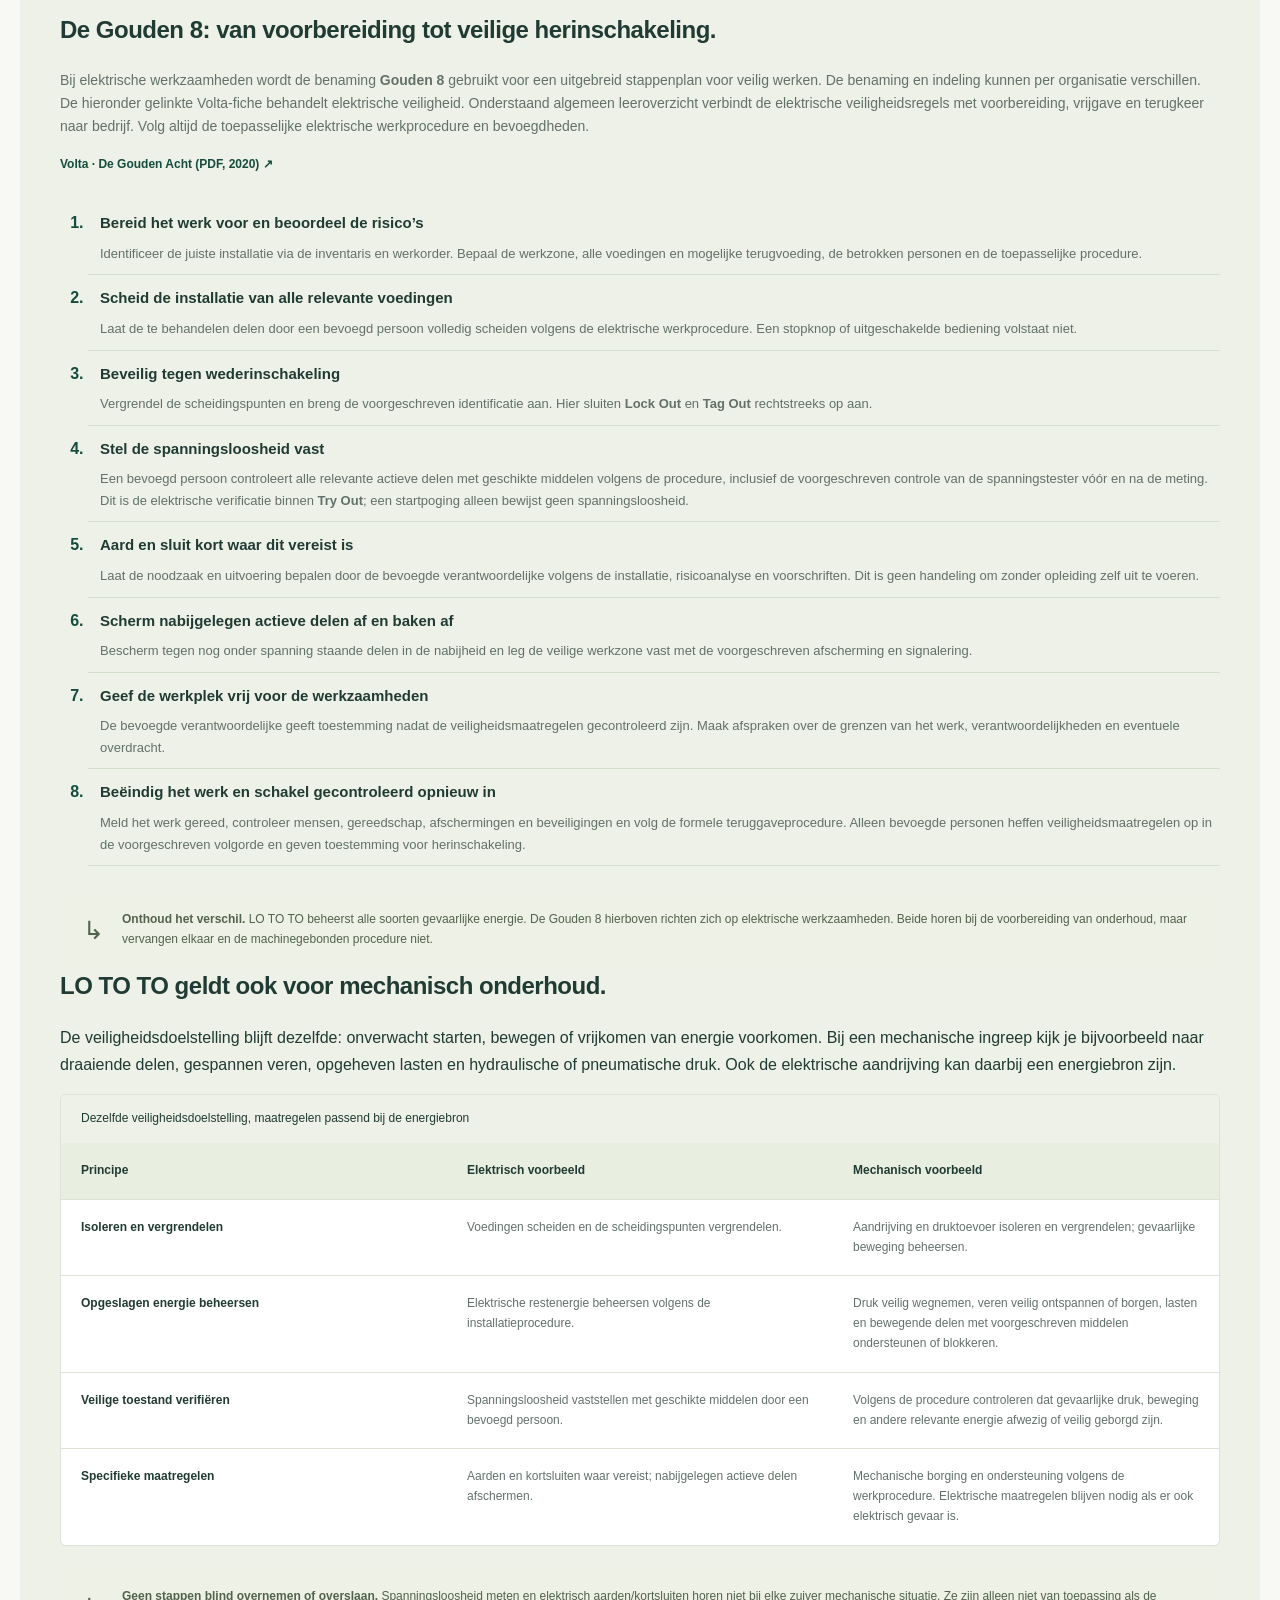
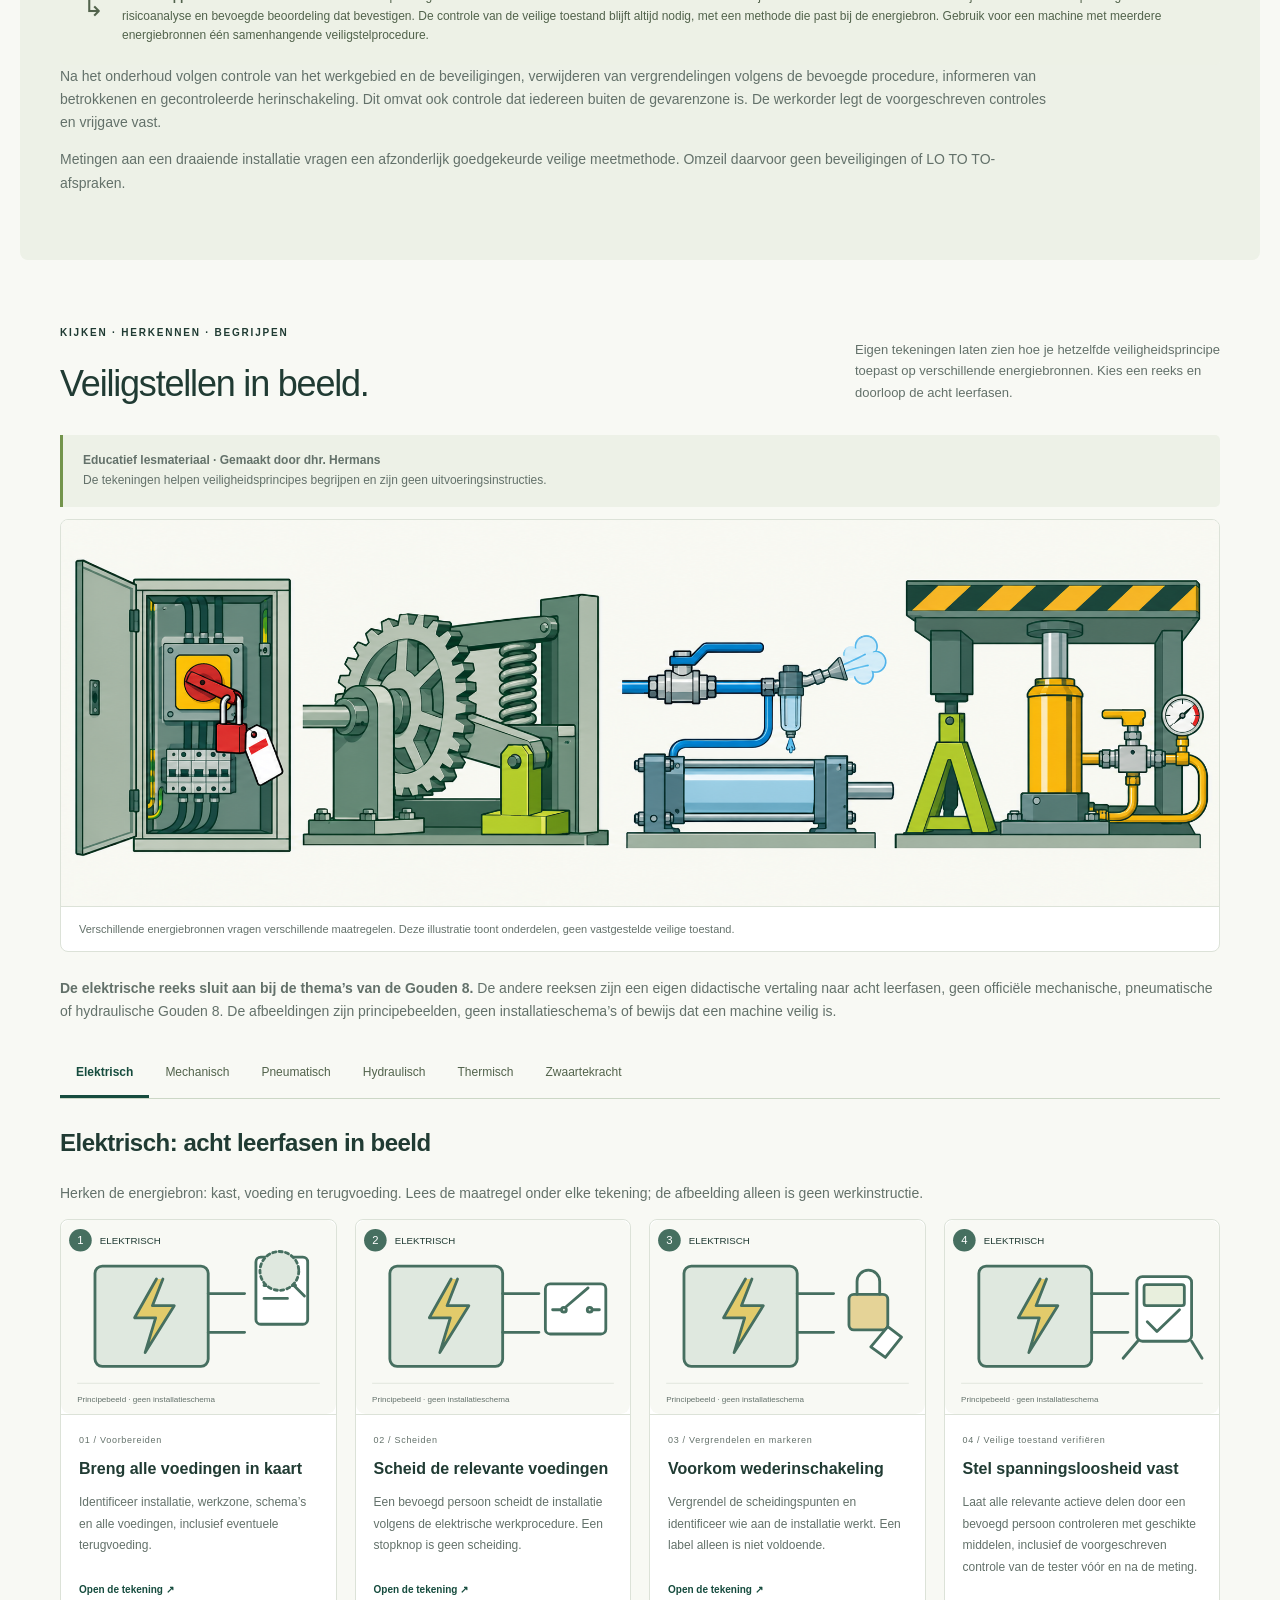
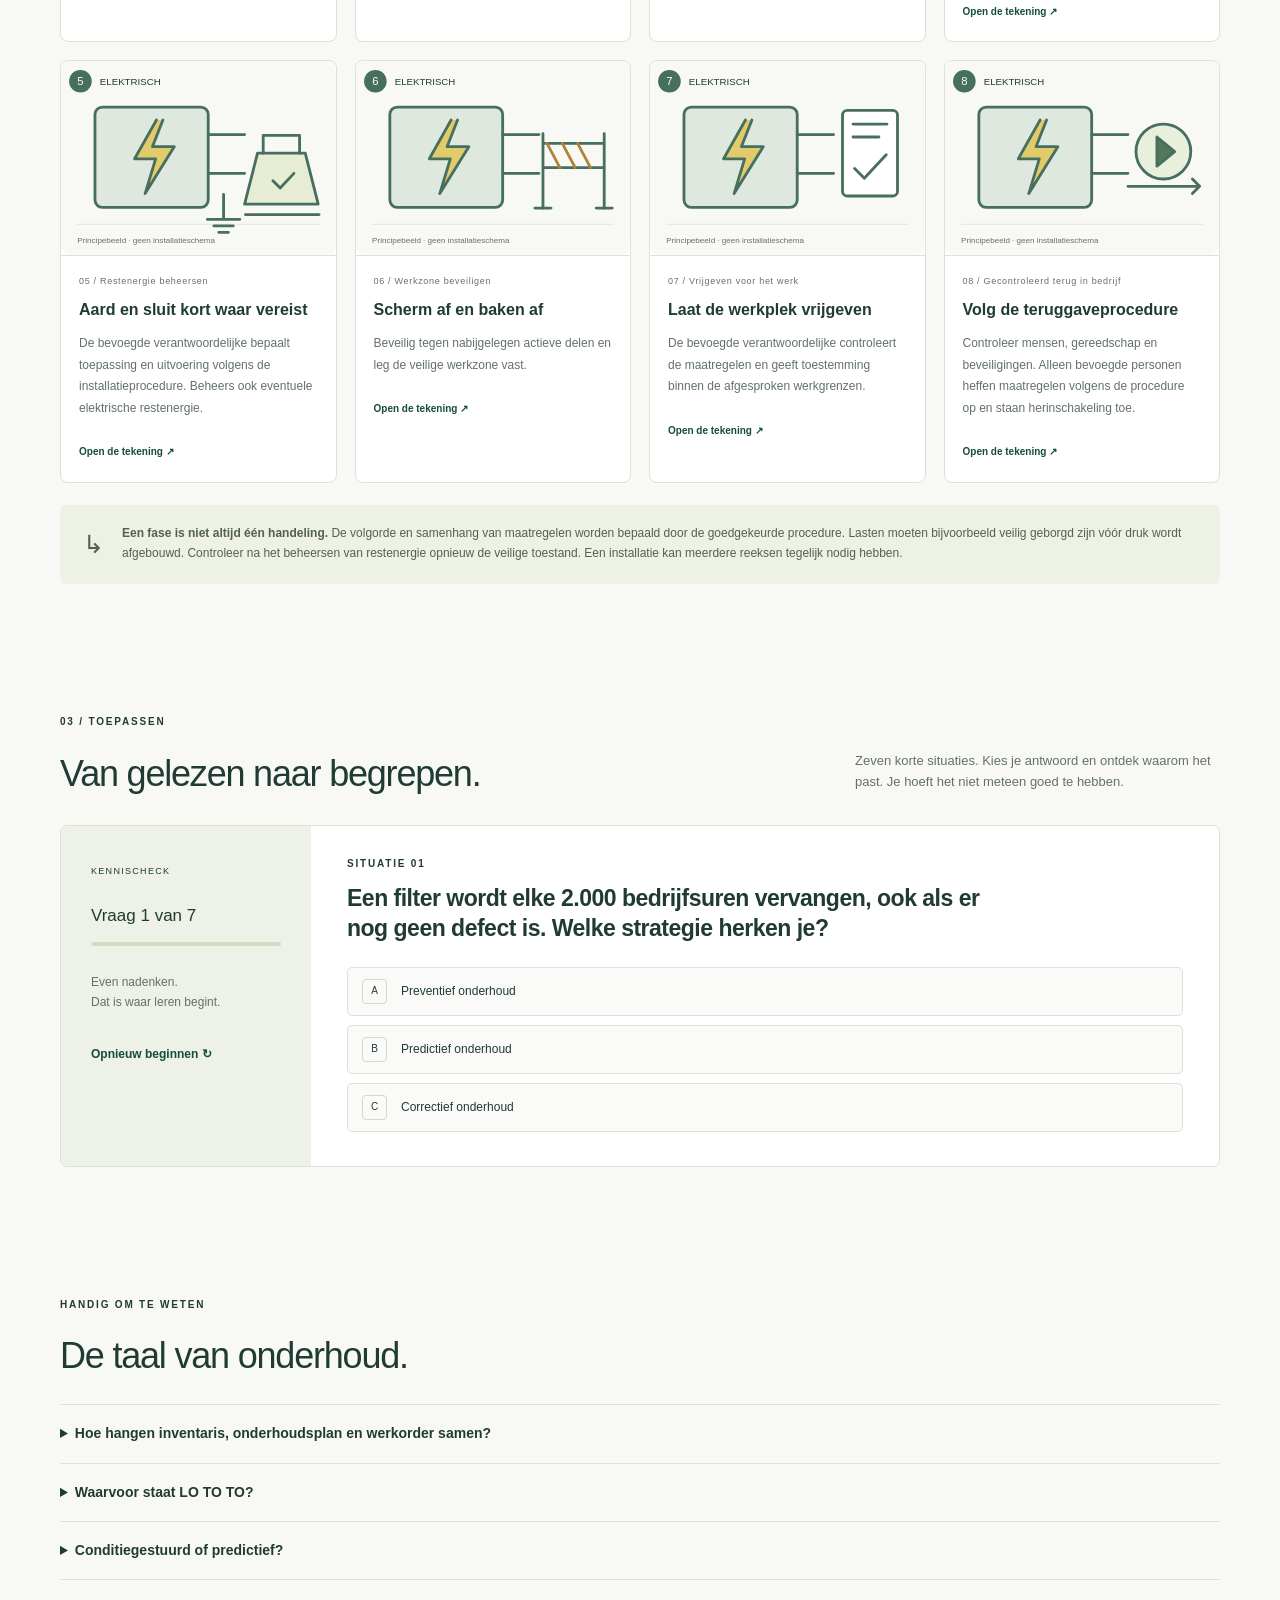
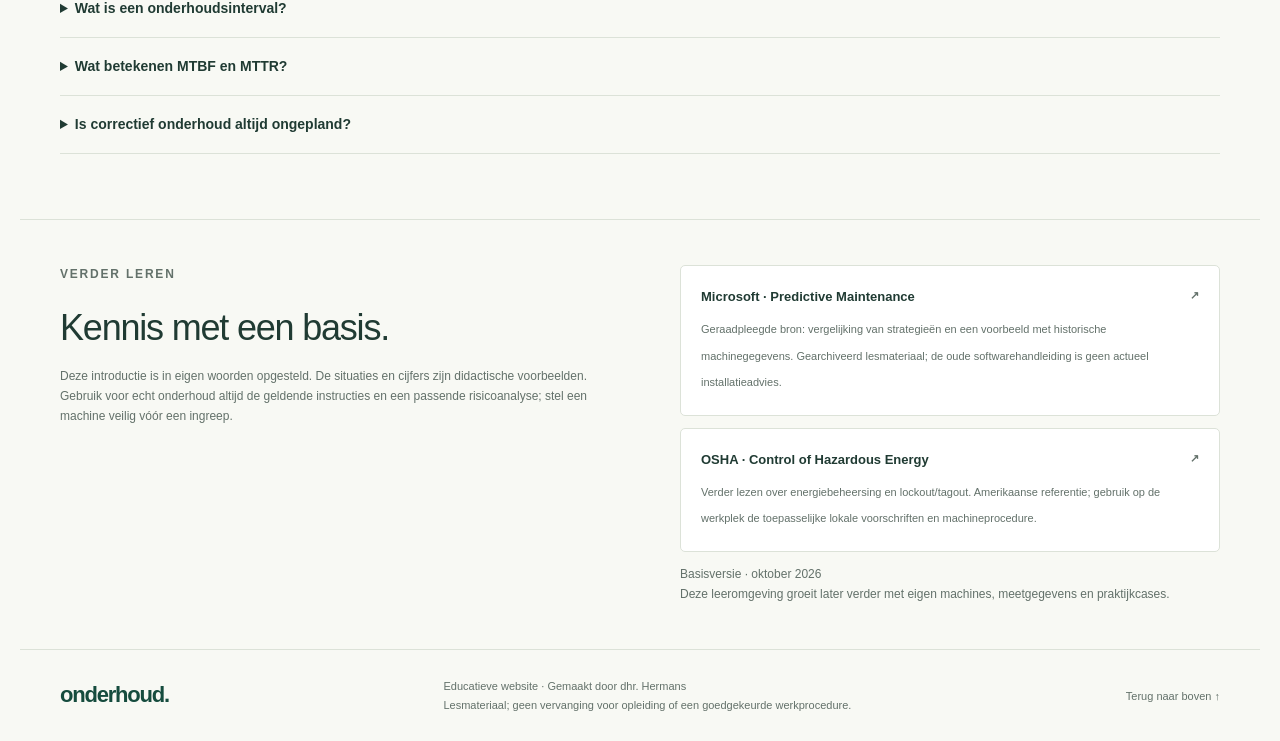
==== commit 82a9035a: "Voeg 48 educatieve veiligheidstekeningen en auteursvermelding toe" ====
--- a/index.html
+++ b/index.html
@@ -4,7 +4,7 @@
 <meta charset="utf-8"><meta name="viewport" content="width=device-width, initial-scale=1">
 <meta name="description" content="Leer preventief, predictief en correctief onderhoud begrijpen en toepassen met heldere uitleg, praktijkvoorbeelden en kennisvragen.">
 <meta name="theme-color" content="#164c3e"><title>Onderhoud — begrijpen. voorspellen. verbeteren.</title>
-<link rel="stylesheet" href="styles.css"><script src="content/lessons.js" defer></script><script src="app.js" defer></script>
+<link rel="stylesheet" href="styles.css"><script src="content/lessons.js" defer></script><script src="app.js" defer></script><script src="content/safety.js" defer></script><script src="safety.js" defer></script>
 </head>
 <body>
 <a class="skip" href="#inhoud">Ga naar de inhoud</a>
@@ -18,12 +18,13 @@
 <section id="vergelijk" class="section"><div class="section-heading"><div><p class="eyebrow">02 / VERGELIJKEN</p><h2>Kies met een reden.</h2></div><p>Er is geen strategie die overal de beste is. Begin met de vraag: wat gebeurt er als dit onderdeel uitvalt?</p></div><div class="table-wrap" tabindex="0" role="region" aria-label="Vergelijking onderhoudsstrategieën, horizontaal verschuifbaar"><table><caption class="sr-only">Verschillen tussen preventief, predictief en correctief onderhoud</caption><thead><tr><th scope="col">Wat vergelijk je?</th><th scope="col">Preventief</th><th scope="col">Predictief</th><th scope="col">Correctief</th></tr></thead><tbody><tr><th scope="row">Aanleiding</th><td>Tijd of gebruik</td><td>Verwachte ontwikkeling van de toestand</td><td>Een vastgesteld defect</td></tr><tr><th scope="row">Voorbeeld</th><td>Filter vervangen na 2.000 uur</td><td>Lagerwissel plannen op basis van een slijtagetrend</td><td>Defecte schakelaar vervangen</td></tr><tr><th scope="row">Wat heb je nodig?</th><td>Planning, voorschriften en onderhoudshistoriek</td><td>Betrouwbare metingen, context en analyse</td><td>Storingsmelding, diagnose en herstelmiddelen</td></tr><tr><th scope="row">Sterk punt</th><td>Werk en middelen vooraf plannen</td><td>Gerichter ingrijpen vóór verwachte uitval</td><td>De bruikbare levensduur benutten</td></tr><tr><th scope="row">Aandachtspunt</th><td>Soms ingrijpen terwijl een onderdeel nog goed is</td><td>Investering en kans op verkeerde voorspellingen</td><td>Onverwachte stilstand en mogelijke gevolgschade</td></tr></tbody></table></div><p class="small">De intervallen en meetwaarden op deze site zijn lesvoorbeelden, geen onderhoudsvoorschriften.</p></section>
 <section id="praktijk" class="section practice"><div><p class="eyebrow">VAN KENNIS NAAR KEUZE</p><h2>Een pomp begint<br>anders te klinken.<br><em>Wat doe jij?</em></h2><p>De trilling neemt al drie weken toe. De pomp is belangrijk voor het proces. Meteen vervangen, verder meten of wachten tot ze uitvalt?</p><a class="text-link" href="#kennischeck">Oefen met praktijksituaties <span aria-hidden="true">↗</span></a></div><div class="steps"><article><span>1</span><div><h3>Beoordeel de gevolgen</h3><p>Welke impact heeft uitval op veiligheid, milieu, kwaliteit en productie? Een veiligheidsrisico krijgt voorrang.</p></div></article><article><span>2</span><div><h3>Controleer het signaal</h3><p>Vergelijk met de referentie en bedrijfsomstandigheden. Een losse sensor of andere belasting kan de meting beïnvloeden.</p></div></article><article><span>3</span><div><h3>Plan een onderbouwde actie</h3><p>Zoek de pomp op in de inventaris en koppel de werkorder aan haar asset-ID. Laat de oorzaak beoordelen en plan op basis van de trend. Raadpleeg vóór een ingreep de bijbehorende LO TO TO-procedure.</p></div></article></div></section>
 <section id="inventaris" class="section"><div class="section-heading"><div><p class="eyebrow">VAN INSTALLATIE NAAR ONDERHOUD</p><h2>Een inventarislijst als vertrekpunt.</h2></div><p>Wat je niet kent, kun je moeilijk onderhouden. Geef elke installatie en elk onderhoudbaar onderdeel een uniek asset-ID en koppel daar de onderhoudstaken aan.</p></div><div class="cards"><article class="strategy-card"><h3>1. Inventariseren</h3><p>Noteer asset-ID, naam, locatie, fabrikant, type, serienummer, verantwoordelijke en kriticiteit. Leg bij onderdelen ook de bovenliggende installatie vast. Verwijs naar handleidingen, energiebronnen en de geldende veiligheidsprocedure.</p></article><article class="strategy-card"><h3>2. Taken koppelen</h3><p>Koppel elke taak via het asset-ID aan het juiste object. Noteer strategie, aanleiding of interval, werkinstructie, uitvoerder en benodigde onderdelen. Verwijs voor ingrepen naar de toepasselijke LO TO TO-procedure.</p></article><article class="strategy-card"><h3>3. Uitvoering registreren</h3><p>Verbind de werkorder en onderhoudsregistratie met hetzelfde asset-ID en taak-ID. Registreer datum, bevindingen, metingen met eenheid, uitgevoerde actie en opvolging. Zo ontstaat een bruikbare onderhoudshistoriek.</p></article></div><h3 class="inventory-example-title">Eén pomp, drie gekoppelde onderhoudstaken.</h3><div class="table-wrap" tabindex="0" role="region" aria-label="Voorbeeld van onderhoudstaken gekoppeld aan een inventaris, horizontaal verschuifbaar"><table><caption>Fictief lesvoorbeeld · asset P-101, circulatiepomp, technische ruimte A</caption><thead><tr><th scope="col">Koppeling</th><th scope="col">Strategie en taak</th><th scope="col">Aanleiding</th><th scope="col">Registratie en veiligheid</th></tr></thead><tbody><tr><th scope="row">P-101 → T-01</th><td>Preventief: inspectie volgens werkinstructie</td><td>Interval uit het goedgekeurde onderhoudsplan</td><td>Werkorder, inspectieresultaat en opvolging; toepasselijke veiligheidsprocedure</td></tr><tr><th scope="row">P-101 / lager → T-02</th><td>Predictief: meettrend analyseren</td><td>Prognose op basis van gevalideerde trillingsmetingen en bedrijfscontext</td><td>Meetreeks met datum, eenheid en meetpunt; gepland ingrijpen volgens LO TO TO-procedure</td></tr><tr><th scope="row">P-101 / afdichting → T-03</th><td>Correctief: vastgesteld defect herstellen</td><td>Gemelde en beoordeelde lekkage</td><td>Storingsmelding, diagnose, herstel en vrijgave; LO TO TO vóór de ingreep</td></tr></tbody></table></div><aside class="note"><span aria-hidden="true">↳</span><p><strong>De koppeling maakt het verschil.</strong> Een inventaris zegt wat er is; een onderhoudsplan zegt wat nodig is; de historiek zegt wat is gebeurd. Gebruik dezelfde unieke identificatie in alle drie. Deze tabel toont het principe; je eigen inventarislijsten kunnen we later als inhoud toevoegen.</p></aside><a class="text-link" href="#lototo">Bekijk hoe LO TO TO bij de werkorder hoort →</a></section>
-<section id="lototo" class="section safety-section"><div class="section-heading"><div><p class="eyebrow">VEILIG ONDERHOUDEN</p><h2>LO TO TO: veiligstellen vóór de ingreep.</h2></div><p>Lock Out, Tag Out, Try Out voorkomt dat gevaarlijke energie onverwacht vrijkomt tijdens een ingreep. Dit geldt bij preventief, predictief én correctief onderhoud.</p></div><p>Een stopknop of noodstop is geen energie-isolatie. Denk naast elektriciteit ook aan druk, hydrauliek, pneumatiek, warmte, zwaartekracht, bewegende delen en opgeslagen energie.</p><div class="cards"><article class="strategy-card"><p class="eyebrow">LO / LOCK OUT</p><h3>Isoleren en vergrendelen</h3><p>Identificeer alle energiebronnen, stop de installatie volgens de machinegebonden procedure en isoleer de bronnen. Vergrendel de daarvoor bedoelde scheidingspunten met de voorgeschreven persoonlijke vergrendeling. Beheers ook opgeslagen energie, bijvoorbeeld door druk weg te nemen of delen te ondersteunen.</p></article><article class="strategy-card"><p class="eyebrow">TO / TAG OUT</p><h3>Markeren en informeren</h3><p>Breng de voorgeschreven identificatie aan: wie heeft vergrendeld, waarom en bij welke ingreep? Informeer betrokkenen. Een label waarschuwt; het vervangt de fysieke vergrendeling niet. Bij meerdere uitvoerders en ploegwissels geldt de vastgelegde groeps- en overdrachtsprocedure.</p></article><article class="strategy-card"><p class="eyebrow">TO / TRY OUT</p><h3>Controleren en verifiëren</h3><p>Controleer vóór het werk of de isolatie effectief is en geen gevaarlijke energie aanwezig is. Gebruik de voorgeschreven controles, waaronder waar passend een veilige startpoging. Alleen proberen te starten is niet voldoende om alle energiebronnen te controleren; elektrische spanningsloosheid wordt door een bevoegd persoon met geschikte middelen vastgesteld.</p></article></div><aside class="note"><span aria-hidden="true">!</span><p><strong>Een leerprincipe, geen uitvoeringsprocedure.</strong> Alleen opgeleide en bevoegde personen voeren dit uit volgens de plaatselijke, machinegebonden procedure. Verwijs vanuit de inventaris en werkorder naar het juiste document en de isolatiepunten. Bij twijfel wordt het werk niet gestart. Na controle worden bedieningen in de voorgeschreven veilige stand teruggezet.</p></aside><div id="gouden-acht" class="golden-eight"><p class="eyebrow">ELEKTRISCHE VEILIGHEID</p><h3>De Gouden 8: van voorbereiding tot veilige herinschakeling.</h3><p>Bij elektrische werkzaamheden wordt de benaming <strong>Gouden 8</strong> gebruikt voor een uitgebreid stappenplan voor veilig werken. De benaming en indeling kunnen per organisatie verschillen. De hieronder gelinkte Volta-fiche behandelt elektrische veiligheid. Onderstaand algemeen leeroverzicht verbindt de elektrische veiligheidsregels met voorbereiding, vrijgave en terugkeer naar bedrijf. Volg altijd de toepasselijke elektrische werkprocedure en bevoegdheden.</p><p class="reference-link"><a class="text-link" href="https://volta-org.be/media/e4igcxbr/volta-informatie_gouden_acht_2020.pdf" target="_blank" rel="noopener noreferrer">Volta · De Gouden Acht (PDF, 2020) ↗</a></p><ol class="golden-list"><li><h4>Bereid het werk voor en beoordeel de risico’s</h4><p>Identificeer de juiste installatie via de inventaris en werkorder. Bepaal de werkzone, alle voedingen en mogelijke terugvoeding, de betrokken personen en de toepasselijke procedure.</p></li><li><h4>Scheid de installatie van alle relevante voedingen</h4><p>Laat de te behandelen delen door een bevoegd persoon volledig scheiden volgens de elektrische werkprocedure. Een stopknop of uitgeschakelde bediening volstaat niet.</p></li><li><h4>Beveilig tegen wederinschakeling</h4><p>Vergrendel de scheidingspunten en breng de voorgeschreven identificatie aan. Hier sluiten <strong>Lock Out</strong> en <strong>Tag Out</strong> rechtstreeks op aan.</p></li><li><h4>Stel de spanningsloosheid vast</h4><p>Een bevoegd persoon controleert alle relevante actieve delen met geschikte middelen volgens de procedure, inclusief de voorgeschreven controle van de spanningstester vóór en na de meting. Dit is de elektrische verificatie binnen <strong>Try Out</strong>; een startpoging alleen bewijst geen spanningsloosheid.</p></li><li><h4>Aard en sluit kort waar dit vereist is</h4><p>Laat de noodzaak en uitvoering bepalen door de bevoegde verantwoordelijke volgens de installatie, risicoanalyse en voorschriften. Dit is geen handeling om zonder opleiding zelf uit te voeren.</p></li><li><h4>Scherm nabijgelegen actieve delen af en baken af</h4><p>Bescherm tegen nog onder spanning staande delen in de nabijheid en leg de veilige werkzone vast met de voorgeschreven afscherming en signalering.</p></li><li><h4>Geef de werkplek vrij voor de werkzaamheden</h4><p>De bevoegde verantwoordelijke geeft toestemming nadat de veiligheidsmaatregelen gecontroleerd zijn. Maak afspraken over de grenzen van het werk, verantwoordelijkheden en eventuele overdracht.</p></li><li><h4>Beëindig het werk en schakel gecontroleerd opnieuw in</h4><p>Meld het werk gereed, controleer mensen, gereedschap, afschermingen en beveiligingen en volg de formele teruggaveprocedure. Alleen bevoegde personen heffen veiligheidsmaatregelen op in de voorgeschreven volgorde en geven toestemming voor herinschakeling.</p></li></ol><aside class="note"><span aria-hidden="true">↳</span><p><strong>Onthoud het verschil.</strong> LO TO TO beheerst alle soorten gevaarlijke energie. De Gouden 8 hierboven richten zich op elektrische werkzaamheden. Beide horen bij de voorbereiding van onderhoud, maar vervangen elkaar en de machinegebonden procedure niet.</p></aside></div>
+<section id="lototo" class="section safety-section"><div class="section-heading"><div><p class="eyebrow">VEILIG ONDERHOUDEN</p><h2>LO TO TO: veiligstellen vóór de ingreep.</h2></div><p>Lock Out, Tag Out, Try Out voorkomt dat gevaarlijke energie onverwacht vrijkomt tijdens een ingreep. Dit geldt bij preventief, predictief én correctief onderhoud.</p></div><p>Een stopknop of noodstop is geen energie-isolatie. Denk naast elektriciteit ook aan druk, hydrauliek, pneumatiek, warmte, zwaartekracht, bewegende delen en opgeslagen energie.</p><div class="cards"><article class="strategy-card"><p class="eyebrow">LO / LOCK OUT</p><h3>Isoleren en vergrendelen</h3><p>Identificeer alle energiebronnen, stop de installatie volgens de machinegebonden procedure en isoleer de bronnen. Vergrendel de daarvoor bedoelde scheidingspunten met de voorgeschreven persoonlijke vergrendeling. Beheers ook opgeslagen energie, bijvoorbeeld door druk weg te nemen of delen te ondersteunen.</p></article><article class="strategy-card"><p class="eyebrow">TO / TAG OUT</p><h3>Markeren en informeren</h3><p>Breng de voorgeschreven identificatie aan: wie heeft vergrendeld, waarom en bij welke ingreep? Informeer betrokkenen. Een label waarschuwt; het vervangt de fysieke vergrendeling niet. Bij meerdere uitvoerders en ploegwissels geldt de vastgelegde groeps- en overdrachtsprocedure.</p></article><article class="strategy-card"><p class="eyebrow">TO / TRY OUT</p><h3>Controleren en verifiëren</h3><p>Controleer vóór het werk of de isolatie effectief is en geen gevaarlijke energie aanwezig is. Gebruik de voorgeschreven controles, waaronder waar passend een veilige startpoging. Alleen proberen te starten is niet voldoende om alle energiebronnen te controleren; elektrische spanningsloosheid wordt door een bevoegd persoon met geschikte middelen vastgesteld.</p></article></div><aside class="note"><span aria-hidden="true">!</span><p><strong>Een leerprincipe, geen uitvoeringsprocedure.</strong> Alleen opgeleide en bevoegde personen voeren dit uit volgens de plaatselijke, machinegebonden procedure. Verwijs vanuit de inventaris en werkorder naar het juiste document en de isolatiepunten. Bij twijfel wordt het werk niet gestart. Na controle worden bedieningen in de voorgeschreven veilige stand teruggezet.</p></aside><p><a class="text-link" href="#veiligheid-in-beeld">Bekijk de tekeningen per energiebron →</a></p><div id="gouden-acht" class="golden-eight"><p class="eyebrow">ELEKTRISCHE VEILIGHEID</p><h3>De Gouden 8: van voorbereiding tot veilige herinschakeling.</h3><p>Bij elektrische werkzaamheden wordt de benaming <strong>Gouden 8</strong> gebruikt voor een uitgebreid stappenplan voor veilig werken. De benaming en indeling kunnen per organisatie verschillen. De hieronder gelinkte Volta-fiche behandelt elektrische veiligheid. Onderstaand algemeen leeroverzicht verbindt de elektrische veiligheidsregels met voorbereiding, vrijgave en terugkeer naar bedrijf. Volg altijd de toepasselijke elektrische werkprocedure en bevoegdheden.</p><p class="reference-link"><a class="text-link" href="https://volta-org.be/media/e4igcxbr/volta-informatie_gouden_acht_2020.pdf" target="_blank" rel="noopener noreferrer">Volta · De Gouden Acht (PDF, 2020) ↗</a></p><ol class="golden-list"><li><h4>Bereid het werk voor en beoordeel de risico’s</h4><p>Identificeer de juiste installatie via de inventaris en werkorder. Bepaal de werkzone, alle voedingen en mogelijke terugvoeding, de betrokken personen en de toepasselijke procedure.</p></li><li><h4>Scheid de installatie van alle relevante voedingen</h4><p>Laat de te behandelen delen door een bevoegd persoon volledig scheiden volgens de elektrische werkprocedure. Een stopknop of uitgeschakelde bediening volstaat niet.</p></li><li><h4>Beveilig tegen wederinschakeling</h4><p>Vergrendel de scheidingspunten en breng de voorgeschreven identificatie aan. Hier sluiten <strong>Lock Out</strong> en <strong>Tag Out</strong> rechtstreeks op aan.</p></li><li><h4>Stel de spanningsloosheid vast</h4><p>Een bevoegd persoon controleert alle relevante actieve delen met geschikte middelen volgens de procedure, inclusief de voorgeschreven controle van de spanningstester vóór en na de meting. Dit is de elektrische verificatie binnen <strong>Try Out</strong>; een startpoging alleen bewijst geen spanningsloosheid.</p></li><li><h4>Aard en sluit kort waar dit vereist is</h4><p>Laat de noodzaak en uitvoering bepalen door de bevoegde verantwoordelijke volgens de installatie, risicoanalyse en voorschriften. Dit is geen handeling om zonder opleiding zelf uit te voeren.</p></li><li><h4>Scherm nabijgelegen actieve delen af en baken af</h4><p>Bescherm tegen nog onder spanning staande delen in de nabijheid en leg de veilige werkzone vast met de voorgeschreven afscherming en signalering.</p></li><li><h4>Geef de werkplek vrij voor de werkzaamheden</h4><p>De bevoegde verantwoordelijke geeft toestemming nadat de veiligheidsmaatregelen gecontroleerd zijn. Maak afspraken over de grenzen van het werk, verantwoordelijkheden en eventuele overdracht.</p></li><li><h4>Beëindig het werk en schakel gecontroleerd opnieuw in</h4><p>Meld het werk gereed, controleer mensen, gereedschap, afschermingen en beveiligingen en volg de formele teruggaveprocedure. Alleen bevoegde personen heffen veiligheidsmaatregelen op in de voorgeschreven volgorde en geven toestemming voor herinschakeling.</p></li></ol><aside class="note"><span aria-hidden="true">↳</span><p><strong>Onthoud het verschil.</strong> LO TO TO beheerst alle soorten gevaarlijke energie. De Gouden 8 hierboven richten zich op elektrische werkzaamheden. Beide horen bij de voorbereiding van onderhoud, maar vervangen elkaar en de machinegebonden procedure niet.</p></aside></div>
 <div class="mechanical-isolation"><h3>LO TO TO geldt ook voor mechanisch onderhoud.</h3><p>De veiligheidsdoelstelling blijft dezelfde: onverwacht starten, bewegen of vrijkomen van energie voorkomen. Bij een mechanische ingreep kijk je bijvoorbeeld naar draaiende delen, gespannen veren, opgeheven lasten en hydraulische of pneumatische druk. Ook de elektrische aandrijving kan daarbij een energiebron zijn.</p><div class="table-wrap" tabindex="0" role="region" aria-label="Verschil tussen elektrische en mechanische veiligheidsmaatregelen"><table><caption>Dezelfde veiligheidsdoelstelling, maatregelen passend bij de energiebron</caption><thead><tr><th scope="col">Principe</th><th scope="col">Elektrisch voorbeeld</th><th scope="col">Mechanisch voorbeeld</th></tr></thead><tbody><tr><th scope="row">Isoleren en vergrendelen</th><td>Voedingen scheiden en de scheidingspunten vergrendelen.</td><td>Aandrijving en druktoevoer isoleren en vergrendelen; gevaarlijke beweging beheersen.</td></tr><tr><th scope="row">Opgeslagen energie beheersen</th><td>Elektrische restenergie beheersen volgens de installatieprocedure.</td><td>Druk veilig wegnemen, veren veilig ontspannen of borgen, lasten en bewegende delen met voorgeschreven middelen ondersteunen of blokkeren.</td></tr><tr><th scope="row">Veilige toestand verifiëren</th><td>Spanningsloosheid vaststellen met geschikte middelen door een bevoegd persoon.</td><td>Volgens de procedure controleren dat gevaarlijke druk, beweging en andere relevante energie afwezig of veilig geborgd zijn.</td></tr><tr><th scope="row">Specifieke maatregelen</th><td>Aarden en kortsluiten waar vereist; nabijgelegen actieve delen afschermen.</td><td>Mechanische borging en ondersteuning volgens de werkprocedure. Elektrische maatregelen blijven nodig als er ook elektrisch gevaar is.</td></tr></tbody></table></div><aside class="note"><span aria-hidden="true">↳</span><p><strong>Geen stappen blind overnemen of overslaan.</strong> Spanningsloosheid meten en elektrisch aarden/kortsluiten horen niet bij elke zuiver mechanische situatie. Ze zijn alleen niet van toepassing als de risicoanalyse en bevoegde beoordeling dat bevestigen. De controle van de veilige toestand blijft altijd nodig, met een methode die past bij de energiebron. Gebruik voor een machine met meerdere energiebronnen één samenhangende veiligstelprocedure.</p></aside></div>
 <p>Na het onderhoud volgen controle van het werkgebied en de beveiligingen, verwijderen van vergrendelingen volgens de bevoegde procedure, informeren van betrokkenen en gecontroleerde herinschakeling. Dit omvat ook controle dat iedereen buiten de gevarenzone is. De werkorder legt de voorgeschreven controles en vrijgave vast.</p><p class="small">Metingen aan een draaiende installatie vragen een afzonderlijk goedgekeurde veilige meetmethode. Omzeil daarvoor geen beveiligingen of LO TO TO-afspraken.</p></section>
+<section id="veiligheid-in-beeld" class="section safety-gallery"><div class="section-heading"><div><p class="eyebrow">KIJKEN · HERKENNEN · BEGRIJPEN</p><h2>Veiligstellen in beeld.</h2></div><p>Eigen tekeningen laten zien hoe je hetzelfde veiligheidsprincipe toepast op verschillende energiebronnen. Kies een reeks en doorloop de acht leerfasen.</p></div><p class="creator-credit"><strong>Educatief lesmateriaal · Gemaakt door dhr. Hermans</strong><br>De tekeningen helpen veiligheidsprincipes begrijpen en zijn geen uitvoeringsinstructies.</p><figure class="energy-overview"><img src="assets/safety/energiebronnen.png" alt="Conceptuele illustratie van een elektrische kast, tandwiel met veer, persluchtcilinder en hydraulische installatie met ondersteuning." width="2048" height="683" loading="lazy"><figcaption>Verschillende energiebronnen vragen verschillende maatregelen. Deze illustratie toont onderdelen, geen vastgestelde veilige toestand.</figcaption></figure><p><strong>De elektrische reeks sluit aan bij de thema’s van de Gouden 8.</strong> De andere reeksen zijn een eigen didactische vertaling naar acht leerfasen, geen officiële mechanische, pneumatische of hydraulische Gouden 8. De afbeeldingen zijn principebeelden, geen installatieschema’s of bewijs dat een machine veilig is.</p><div id="energy-tabs" class="tabs energy-tabs" role="tablist" aria-label="Kies een energiebron"></div><div id="energy-panel" role="tabpanel" tabindex="0"><h3 id="energy-heading"></h3><p id="energy-description"></p><div id="energy-drawings" class="drawing-grid"></div></div><aside class="note"><span aria-hidden="true">↳</span><p><strong>Een fase is niet altijd één handeling.</strong> De volgorde en samenhang van maatregelen worden bepaald door de goedgekeurde procedure. Lasten moeten bijvoorbeeld veilig geborgd zijn vóór druk wordt afgebouwd. Controleer na het beheersen van restenergie opnieuw de veilige toestand. Een installatie kan meerdere reeksen tegelijk nodig hebben.</p></aside><noscript><p>Schakel JavaScript in om alle 48 tekeningen met uitleg per energiebron te bekijken. De Gouden 8 en de vergelijking van energiebronnen blijven hierboven leesbaar.</p></noscript></section>
 <section id="kennischeck" class="section quiz-section"><div class="section-heading"><div><p class="eyebrow">03 / TOEPASSEN</p><h2>Van gelezen naar begrepen.</h2></div><p>Zeven korte situaties. Kies je antwoord en ontdek waarom het past. Je hoeft het niet meteen goed te hebben.</p></div><div class="quiz-layout"><aside><span class="quiz-label">KENNISCHECK</span><div id="quiz-progress" class="quiz-progress">Vraag 1 van 7</div><div class="progress-track"><div id="progress-bar"></div></div><p>Even nadenken.<br>Dat is waar leren begint.</p><button id="restart" class="text-link" type="button">Opnieuw beginnen ↻</button></aside><div id="quiz-card" class="quiz-card" aria-live="polite"></div></div></section>
 <section id="begrippen" class="section"><p class="eyebrow">HANDIG OM TE WETEN</p><h2>De taal van onderhoud.</h2><div class="glossary"><details><summary>Hoe hangen inventaris, onderhoudsplan en werkorder samen?</summary><p>De inventaris identificeert het object via een uniek asset-ID. Het onderhoudsplan koppelt taken en strategieën aan dat object. De werkorder beschrijft een concrete uitvoering; de onderhoudshistoriek bewaart de resultaten. Dezelfde identificatie verbindt de documenten, met een verwijzing naar de toepasselijke LO TO TO-procedure.</p></details><details><summary>Waarvoor staat LO TO TO?</summary><p>Lock Out, Tag Out, Try Out: energiebronnen isoleren en vergrendelen, markeren en informeren, en de veilige toestand verifiëren. Het is geen vierde onderhoudsstrategie, maar een veiligheidsprincipe dat bij alle drie de strategieën van toepassing kan zijn.</p></details><details><summary>Conditiegestuurd of predictief?</summary><p>Conditiegestuurd onderhoud baseert een actie op de gemeten toestand, bijvoorbeeld een grenswaarde. Predictief onderhoud voegt een verwachting toe: hoe zal die toestand zich ontwikkelen, en wanneer dreigt uitval? In de praktijk overlappen de termen. Een sensor alleen maakt een aanpak nog niet predictief.</p></details><details><summary>Wat is een onderhoudsinterval?</summary><p>De periode of hoeveelheid gebruik tussen onderhoudsacties, bijvoorbeeld maanden, bedrijfsuren of cycli. Bepaal het interval aan de hand van fabrikantvoorschriften, gebruiksomstandigheden, risicoanalyse en ervaring.</p></details><details><summary>Wat betekenen MTBF en MTTR?</summary><p>MTBF is de gemiddelde bedrijfstijd tussen storingen van herstelbare installaties. MTTR is, afhankelijk van de afgesproken definitie, de gemiddelde reparatie- of hersteltijd. Leg altijd vast welke tijden je meet. Een gemiddelde voorspelt niet wanneer één specifieke machine uitvalt.</p></details><details><summary>Is correctief onderhoud altijd ongepland?</summary><p>Nee. Correctief onderhoud volgt op de vaststelling van een defect. Als uitstel verantwoord is, kan het herstel worden ingepland. Bewust wachten op uitval is alleen geschikt als de gevolgen aanvaardbaar zijn.</p></details></div></section>
 <section class="section sources" id="bronnen"><div><p class="eyebrow">VERDER LEREN</p><h2>Kennis met een basis.</h2><p>Deze introductie is in eigen woorden opgesteld. De situaties en cijfers zijn didactische voorbeelden. Gebruik voor echt onderhoud altijd de geldende instructies en een passende risicoanalyse; stel een machine veilig vóór een ingreep.</p></div><div><a href="https://github.com/Azure-Samples/MachineLearningSamples-PredictiveMaintenance" target="_blank" rel="noopener noreferrer"><strong>Microsoft · Predictive Maintenance <span aria-hidden="true">↗</span></strong><span>Geraadpleegde bron: vergelijking van strategieën en een voorbeeld met historische machinegegevens. Gearchiveerd lesmateriaal; de oude softwarehandleiding is geen actueel installatieadvies.</span></a><a href="https://www.osha.gov/control-hazardous-energy" target="_blank" rel="noopener noreferrer"><strong>OSHA · Control of Hazardous Energy <span aria-hidden="true">↗</span></strong><span>Verder lezen over energiebeheersing en lockout/tagout. Amerikaanse referentie; gebruik op de werkplek de toepasselijke lokale voorschriften en machineprocedure.</span></a><p class="small">Basisversie · oktober 2026<br>Deze leeromgeving groeit later verder met eigen machines, meetgegevens en praktijkcases.</p></div></section>
-</main><footer><a class="brand" href="#">onderhoud.</a><p>Begrijpen. Voorspellen. Verbeteren.</p><a href="#inhoud">Terug naar boven ↑</a></footer>
+</main><footer><a class="brand" href="#">onderhoud.</a><p>Educatieve website · Gemaakt door dhr. Hermans<br>Lesmateriaal; geen vervanging voor opleiding of een goedgekeurde werkprocedure.</p><a href="#inhoud">Terug naar boven ↑</a></footer>
 <noscript><p class="noscript">Schakel JavaScript in voor de verdiepende lessen en kennischeck. De vergelijking, praktijkaanpak en begrippen hierboven zijn ook zonder JavaScript leesbaar.</p></noscript>
 </body></html>
--- a/styles.css
+++ b/styles.css
@@ -3,3 +3,6 @@
 .inventory-example-title{margin:32px 0 18px;font-size:22px}caption{text-align:left;padding:14px 20px;background:#edf1e7;font-size:12px}.safety-section{background:#edf1e7;border-radius:8px}.safety-section>p{font-size:14px;color:var(--muted);max-width:1000px}.sources a+a{margin-top:12px}
 
 .golden-eight{margin-top:35px;padding-top:28px;border-top:1px solid #ccd7c6}.golden-eight>p{font-size:14px;color:var(--muted)}.golden-list{padding-left:28px;margin:25px 0}.golden-list li{padding:10px 0 10px 12px;border-bottom:1px solid #d5dfce}.golden-list li::marker{color:var(--green);font-weight:700}.golden-list p{font-size:13px;color:var(--muted);margin:0}.golden-list h4{margin-bottom:7px}
+
+.energy-overview{margin:0 0 25px;background:#fff;border:1px solid var(--line);border-radius:8px;overflow:hidden}.energy-overview img{width:100%;height:auto;display:block}.energy-overview figcaption{font-size:11px;color:var(--muted);padding:13px 18px;border-top:1px solid var(--line)}.safety-gallery>p,#energy-description{font-size:14px;color:var(--muted)}.energy-tabs{flex-wrap:wrap;gap:0}.energy-tabs button{font-size:12px;padding:12px 16px}.drawing-grid{display:grid;grid-template-columns:repeat(4,minmax(0,1fr));gap:18px}.drawing-card{border:1px solid var(--line);border-radius:8px;background:#fff;overflow:hidden}.drawing-card figure{margin:0}.drawing-card img{width:100%;height:auto;display:block;border-bottom:1px solid var(--line)}.drawing-card figcaption{padding:18px}.drawing-phase{display:block;font-size:9px;letter-spacing:.7px;color:var(--muted);margin-bottom:10px}.drawing-card h4{font-size:16px;line-height:1.4}.drawing-card p{font-size:12px;line-height:1.8;color:var(--muted);margin:12px 0 18px}.drawing-card .text-link{font-size:10px}@media(max-width:1000px){.drawing-grid{grid-template-columns:repeat(2,minmax(0,1fr))}}@media(max-width:620px){.drawing-grid{grid-template-columns:1fr}.energy-tabs button{font-size:11px;padding:12px}.drawing-card figcaption{padding:20px}.drawing-card p{font-size:14px}.drawing-card .text-link{font-size:12px}}@media print{.drawing-grid{grid-template-columns:repeat(2,minmax(0,1fr))}.drawing-card{break-inside:avoid}.energy-tabs{display:none}}
+.creator-credit{padding:16px 20px;border-left:3px solid #73944c;background:#edf1e7;border-radius:0 5px 5px 0;font-size:12px!important}footer p{max-width:530px;font-size:11px}
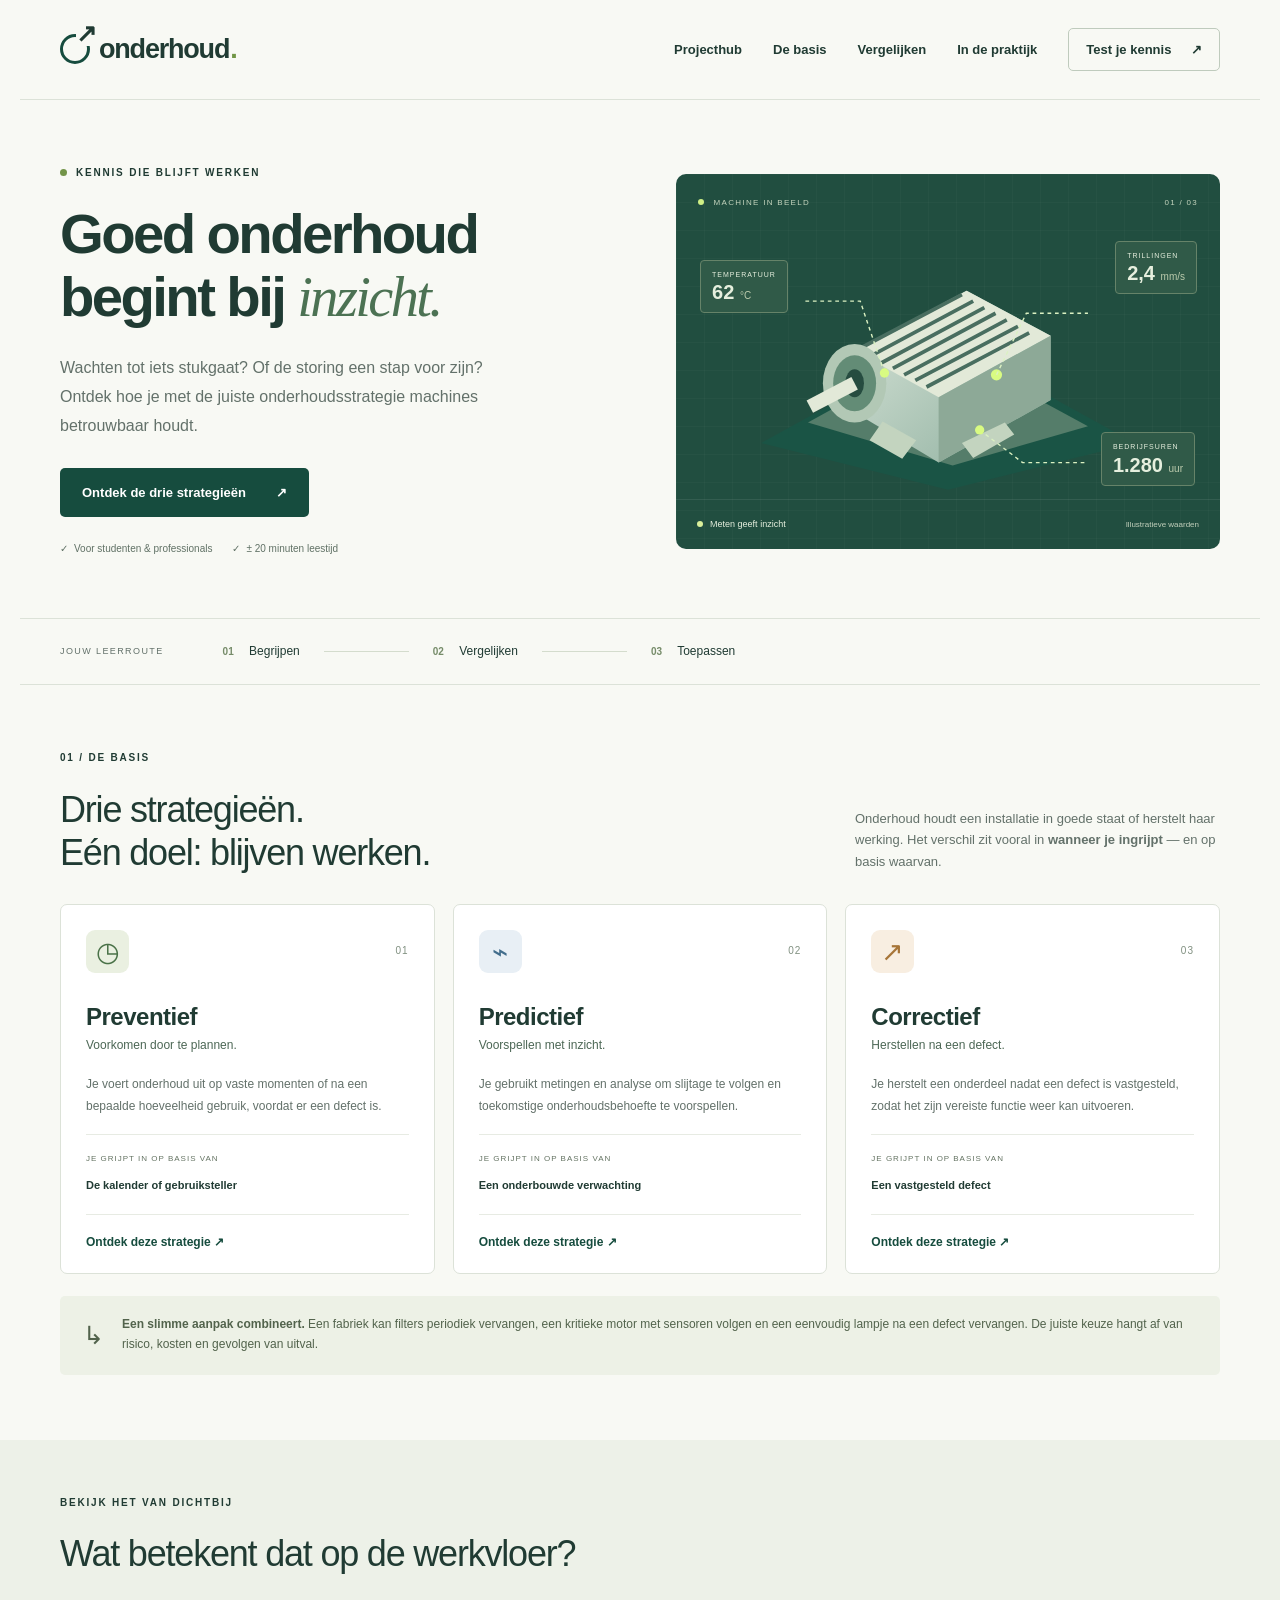
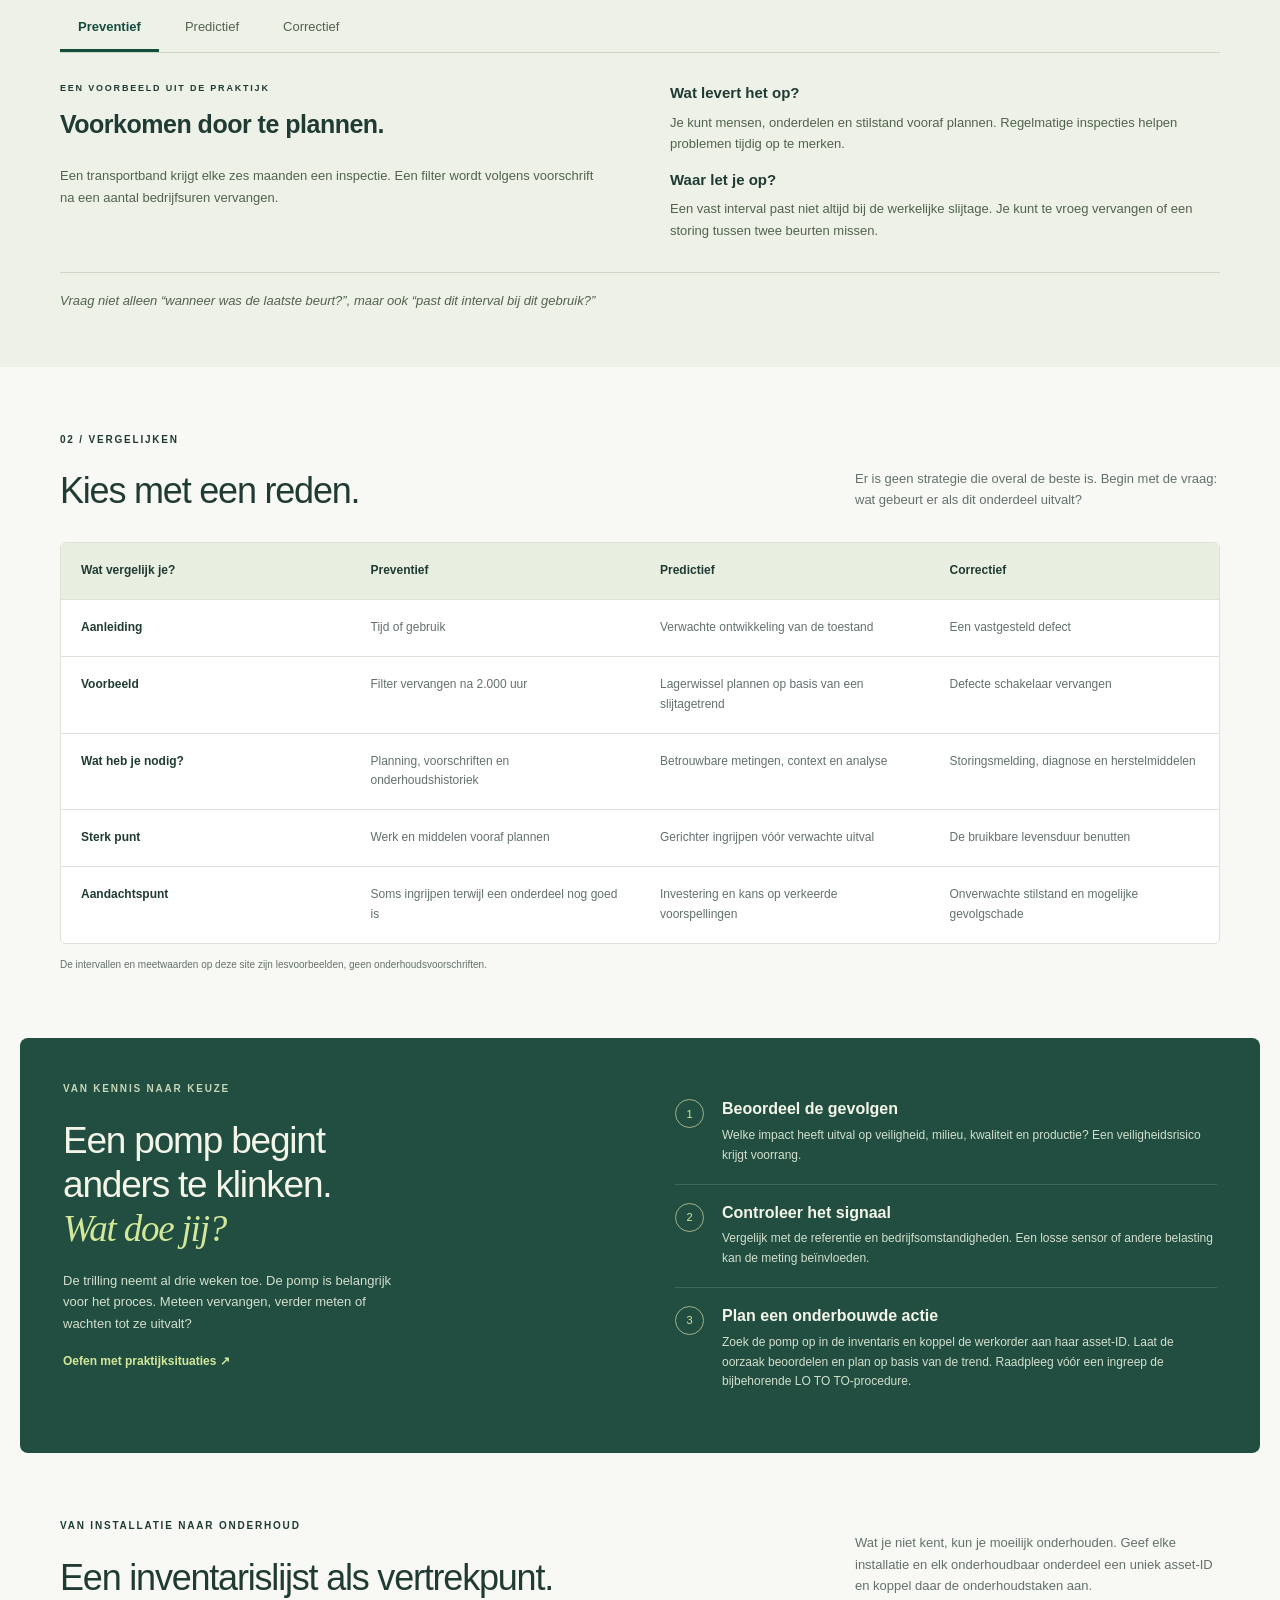
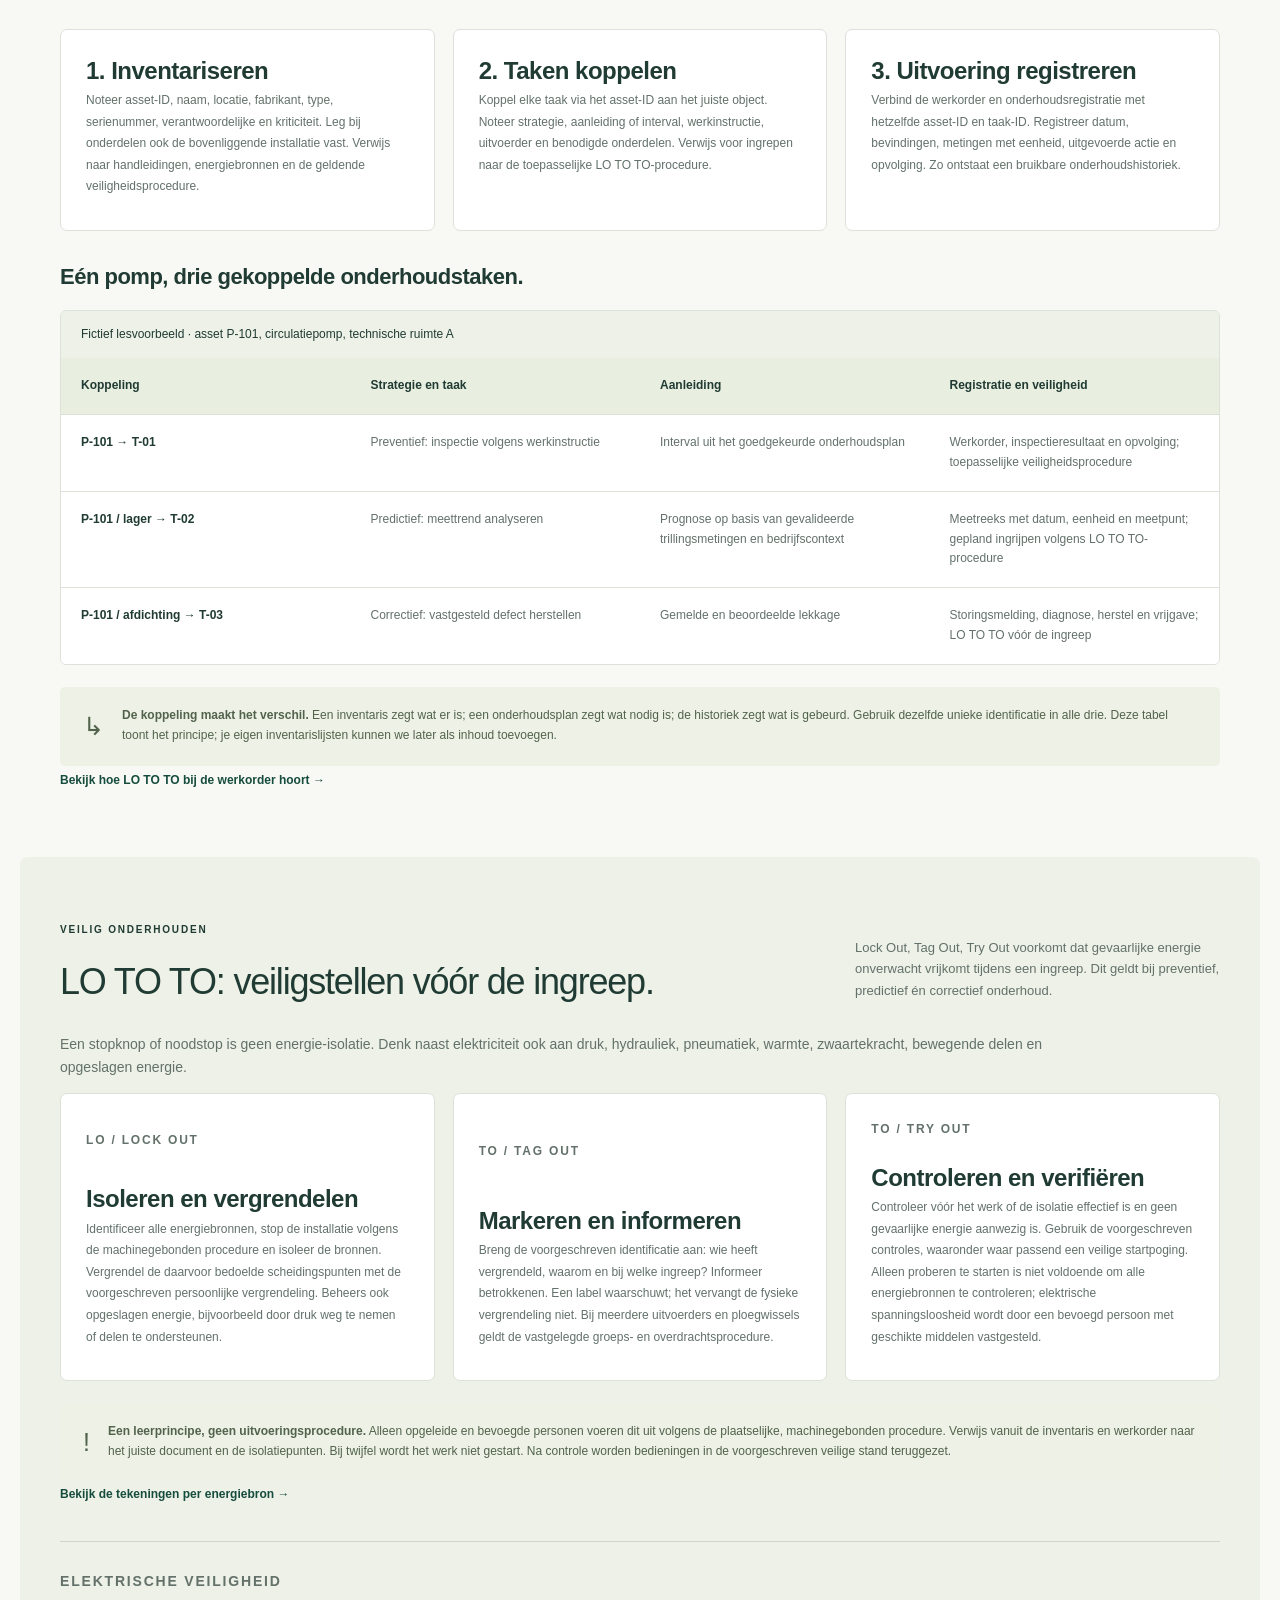
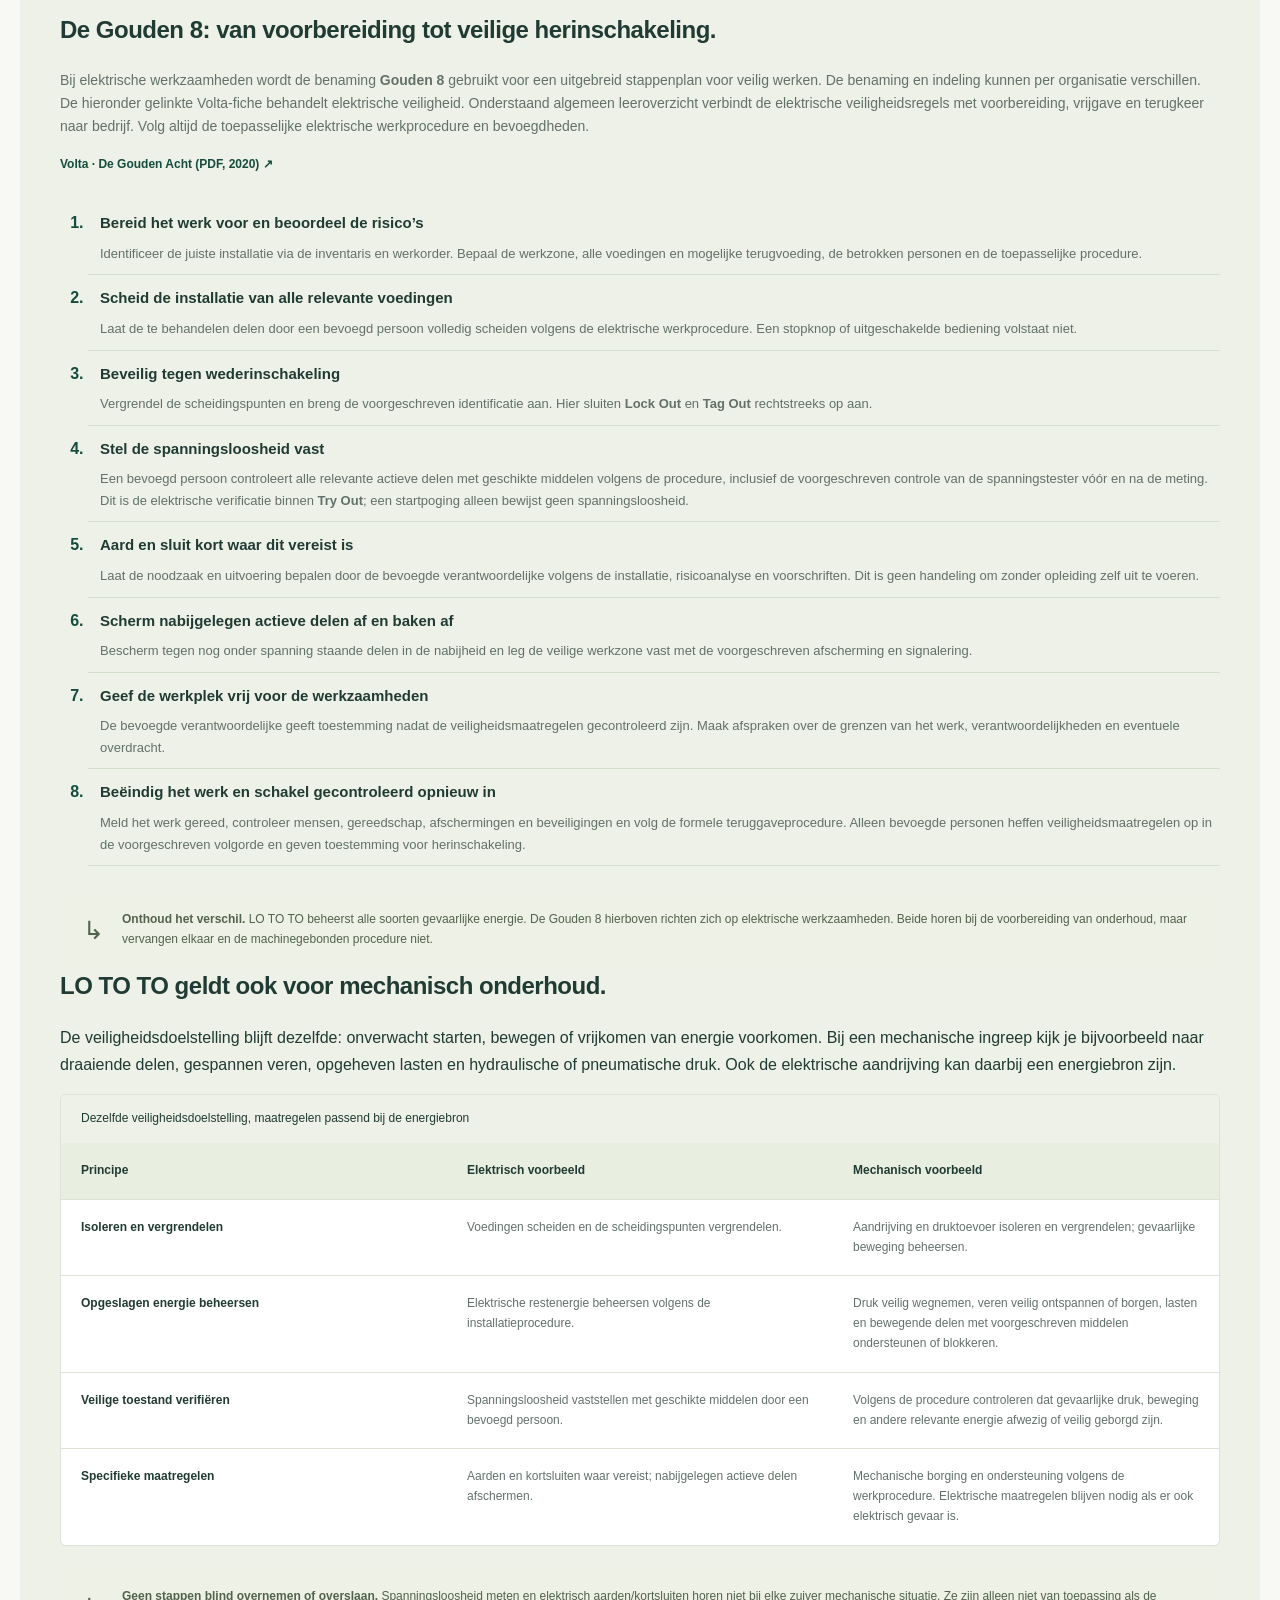
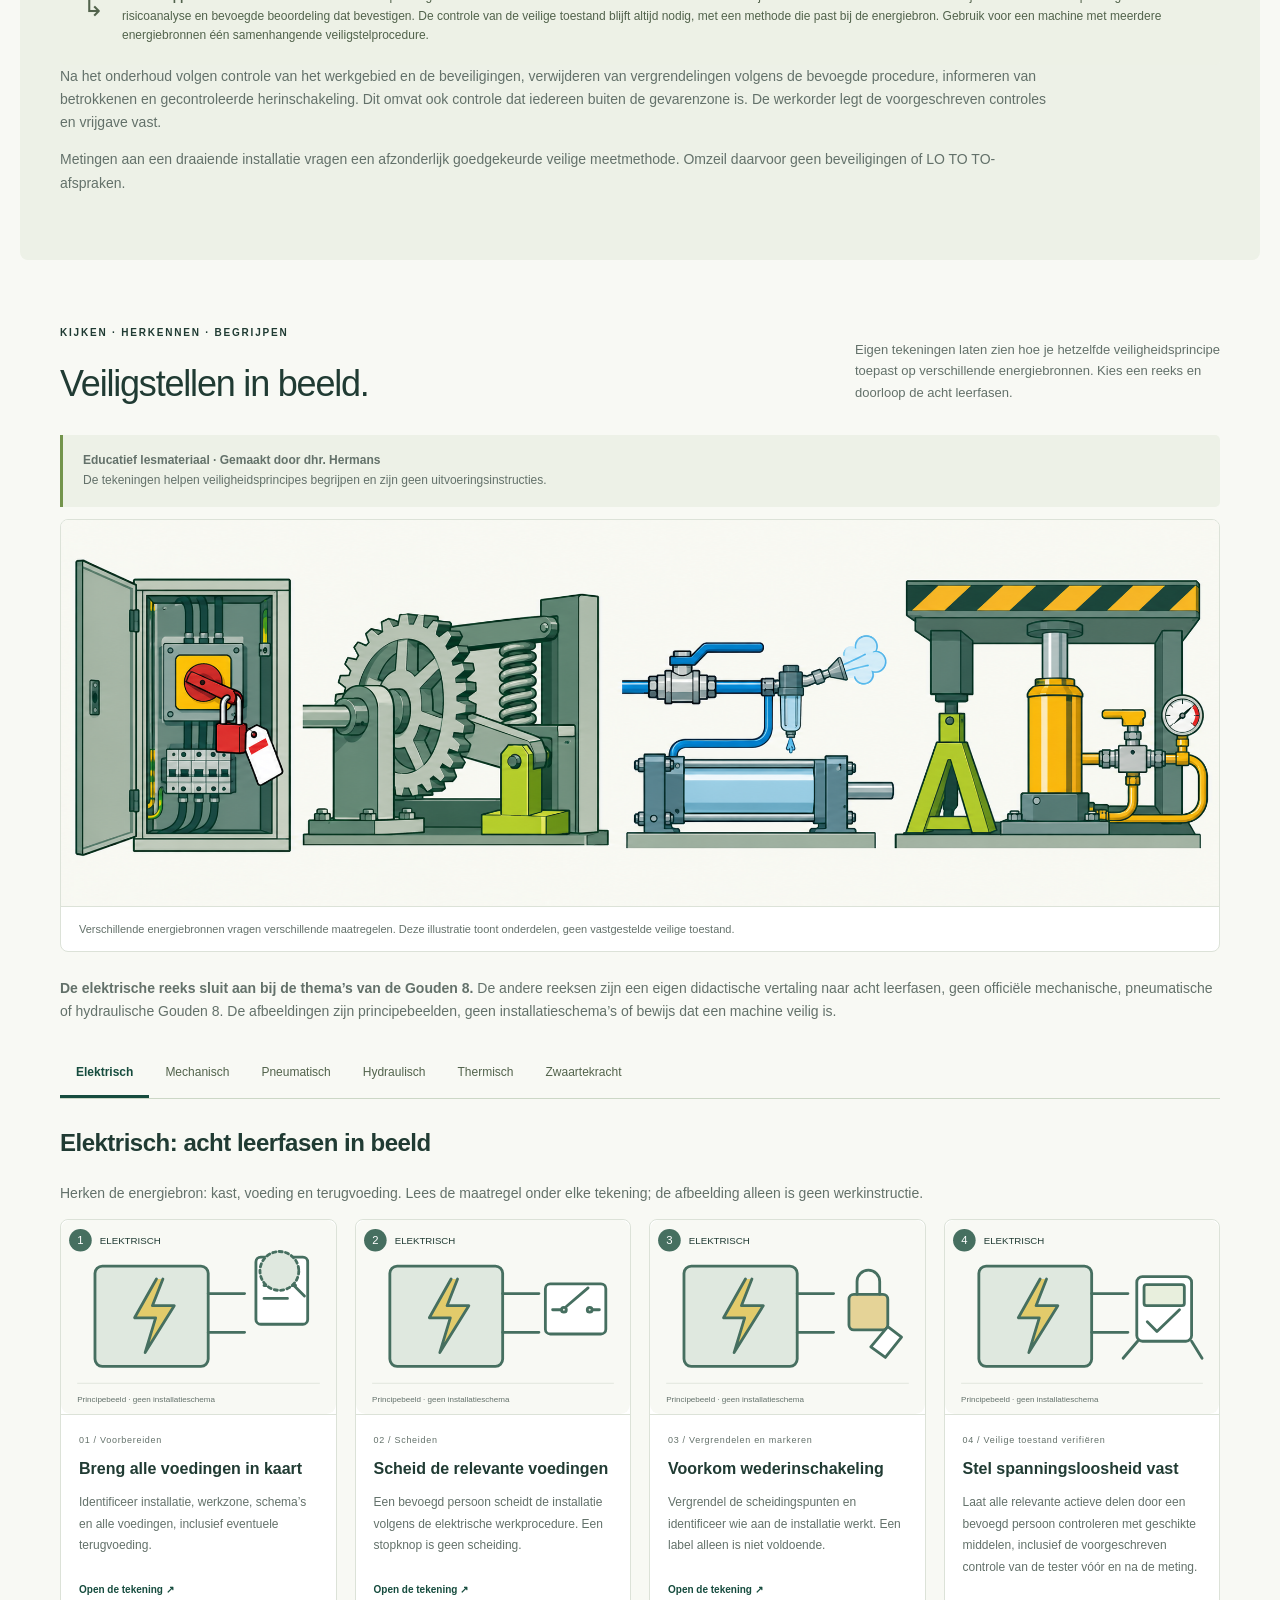
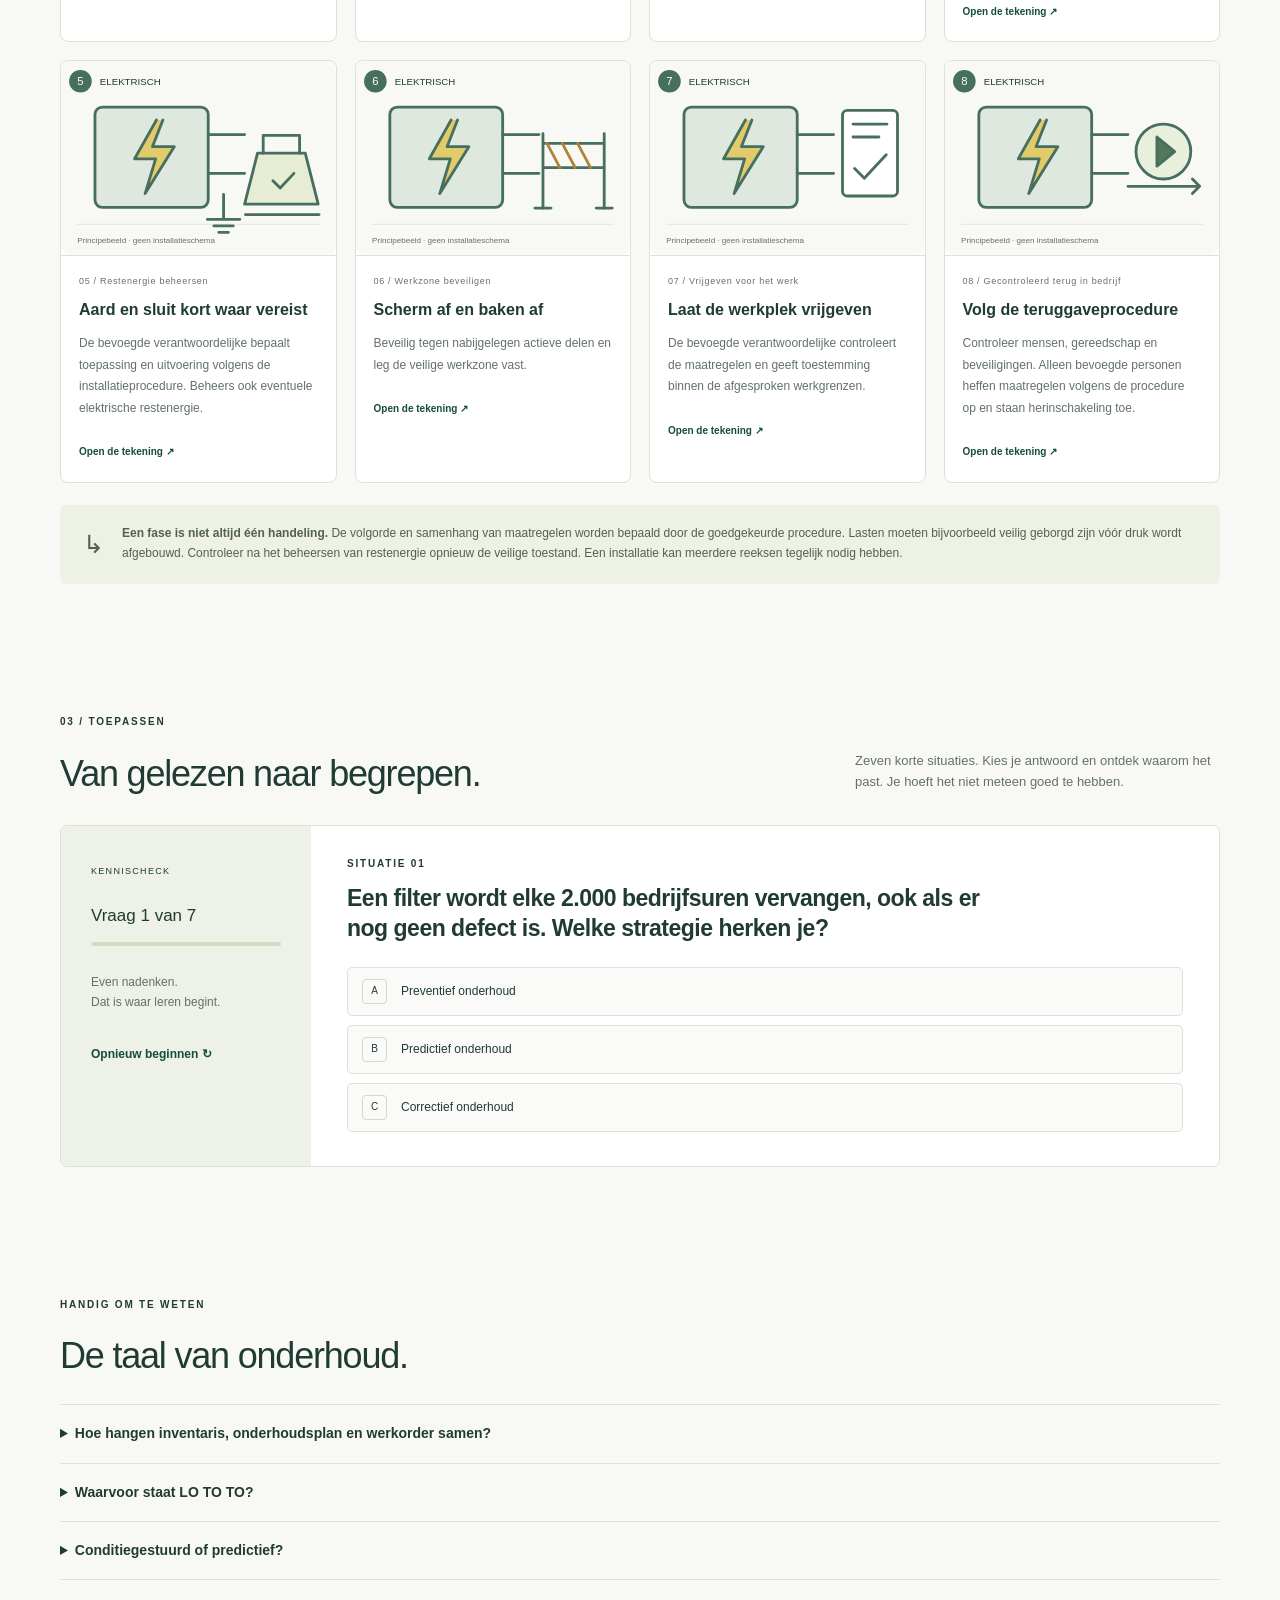
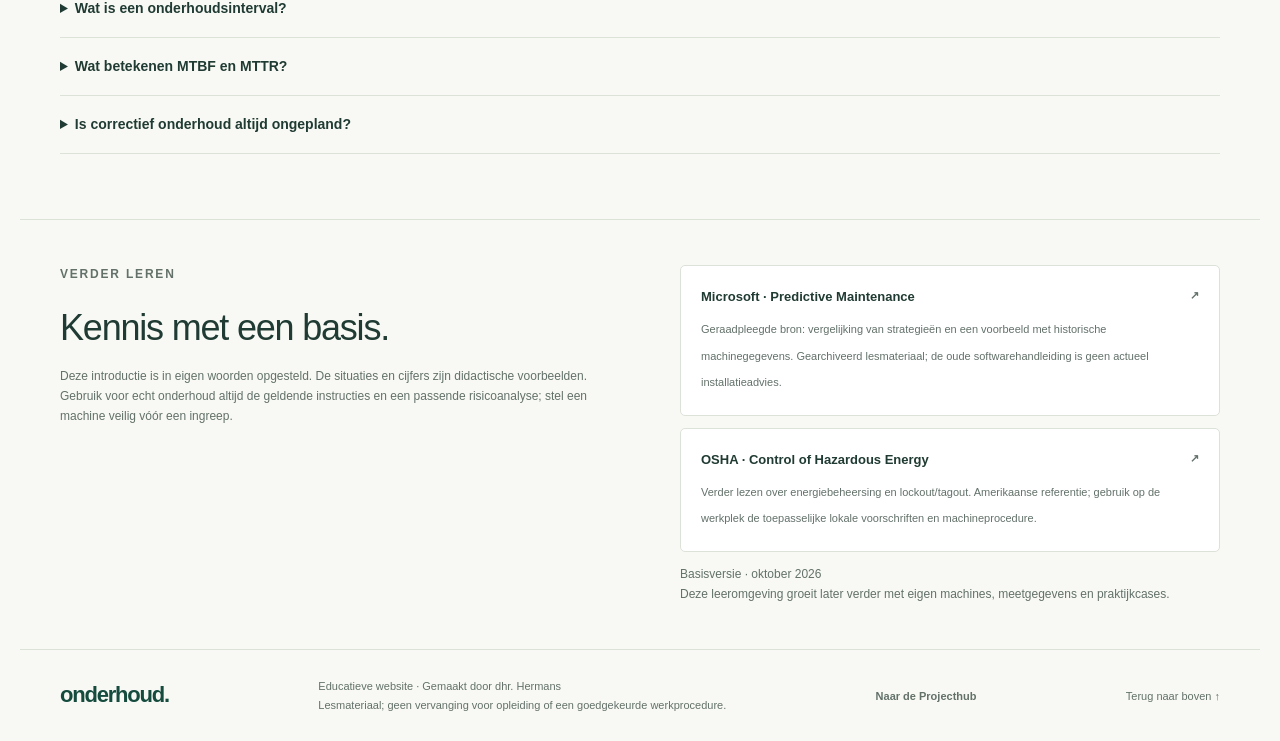
==== commit c671503f: "Link Projecthub in navigatie en voettekst" ====
--- a/index.html
+++ b/index.html
@@ -8,7 +8,7 @@
 </head>
 <body>
 <a class="skip" href="#inhoud">Ga naar de inhoud</a>
-<header><a class="brand" href="#"><span class="brand-icon" aria-hidden="true">O<span>↗</span></span>onderhoud<span class="brand-dot">.</span></a><nav aria-label="Hoofdnavigatie"><a href="#ontdek">De basis</a><a href="#vergelijk">Vergelijken</a><a href="#praktijk">In de praktijk</a><a class="nav-quiz" href="#kennischeck">Test je kennis <span aria-hidden="true">↗</span></a></nav></header>
+<header><a class="brand" href="#"><span class="brand-icon" aria-hidden="true">O<span>↗</span></span>onderhoud<span class="brand-dot">.</span></a><nav aria-label="Hoofdnavigatie"><a class="hub-link" href="https://dhrhermans.github.io/Projecthub/">Projecthub</a><a href="#ontdek">De basis</a><a href="#vergelijk">Vergelijken</a><a href="#praktijk">In de praktijk</a><a class="nav-quiz" href="#kennischeck">Test je kennis <span aria-hidden="true">↗</span></a></nav></header>
 <main id="inhoud">
 <section class="hero"><div class="hero-copy"><p class="eyebrow"><span></span> KENNIS DIE BLIJFT WERKEN</p><h1>Goed onderhoud<br>begint bij <em>inzicht.</em></h1><p class="intro">Wachten tot iets stukgaat? Of de storing een stap voor zijn? Ontdek hoe je met de juiste onderhoudsstrategie machines betrouwbaar houdt.</p><a class="button" href="#ontdek">Ontdek de drie strategieën <span aria-hidden="true">↗</span></a><div class="hero-notes"><span>Voor studenten & professionals</span><span>± 20 minuten leestijd</span></div></div>
 <div class="hero-visual" role="img" aria-label="Schematische machine met meetpunten voor temperatuur, trillingen en bedrijfsuren"><div class="visual-grid"></div><div class="visual-top"><span><i></i> MACHINE IN BEELD</span><span>01 / 03</span></div><svg class="machine" viewBox="0 0 480 300" aria-hidden="true"><defs><linearGradient id="metal" x1="0" y1="0" x2="1" y2="1"><stop stop-color="#d9e5d9"/><stop offset="1" stop-color="#8cae9d"/></linearGradient></defs><path d="M40 240 240 130 440 240 240 290Z" fill="#1a5445"/><path d="M90 218 235 138 390 222 245 264Z" fill="#557d6a"/><path d="M140 207v-66l120-64 90 48v69l-120 67Z" fill="url(#metal)"/><path d="m140 141 90 50 120-66-90-48Z" fill="#e2e9d8"/><path d="m230 191 120-66v69l-120 67Z" fill="#8da997"/><path d="M145 139 255 81M157 147 267 88M169 154 279 95M181 160 291 101M193 167 303 108M205 173 315 115M217 180 327 122" stroke="#496e60" stroke-width="4"/><ellipse cx="140" cy="176" rx="34" ry="42" fill="#b2c8b5"/><ellipse cx="140" cy="176" rx="23" ry="30" fill="#638c76"/><ellipse cx="140" cy="176" rx="10" ry="15" fill="#264c40"/><path d="m140 176-48 25" stroke="#e2e9d8" stroke-width="15"/><path d="m255 240 12 16 44-25-10-13M170 217l-14 20 35 20 15-20" fill="#c3d4bf"/><circle cx="292" cy="167" r="6" fill="#d9fb82"/><path d="m292 167 32-66h66M172 165l-26-77H87M274 226l46 35h70" fill="none" stroke="#dbf1c2" stroke-width="1.5" stroke-dasharray="4 4"/><circle cx="172" cy="165" r="5" fill="#d9fb82"/><circle cx="274" cy="226" r="5" fill="#d9fb82"/></svg><span class="sensor sensor-temp">TEMPERATUUR <strong>62 <small>°C</small></strong></span><span class="sensor sensor-vibration">TRILLINGEN <strong>2,4 <small>mm/s</small></strong></span><span class="sensor sensor-hours">BEDRIJFSUREN <strong>1.280 <small>uur</small></strong></span><div class="visual-bottom"><span class="pulse"></span> Meten geeft inzicht <span>Illustratieve waarden</span></div></div></section>
@@ -25,6 +25,6 @@
 <section id="kennischeck" class="section quiz-section"><div class="section-heading"><div><p class="eyebrow">03 / TOEPASSEN</p><h2>Van gelezen naar begrepen.</h2></div><p>Zeven korte situaties. Kies je antwoord en ontdek waarom het past. Je hoeft het niet meteen goed te hebben.</p></div><div class="quiz-layout"><aside><span class="quiz-label">KENNISCHECK</span><div id="quiz-progress" class="quiz-progress">Vraag 1 van 7</div><div class="progress-track"><div id="progress-bar"></div></div><p>Even nadenken.<br>Dat is waar leren begint.</p><button id="restart" class="text-link" type="button">Opnieuw beginnen ↻</button></aside><div id="quiz-card" class="quiz-card" aria-live="polite"></div></div></section>
 <section id="begrippen" class="section"><p class="eyebrow">HANDIG OM TE WETEN</p><h2>De taal van onderhoud.</h2><div class="glossary"><details><summary>Hoe hangen inventaris, onderhoudsplan en werkorder samen?</summary><p>De inventaris identificeert het object via een uniek asset-ID. Het onderhoudsplan koppelt taken en strategieën aan dat object. De werkorder beschrijft een concrete uitvoering; de onderhoudshistoriek bewaart de resultaten. Dezelfde identificatie verbindt de documenten, met een verwijzing naar de toepasselijke LO TO TO-procedure.</p></details><details><summary>Waarvoor staat LO TO TO?</summary><p>Lock Out, Tag Out, Try Out: energiebronnen isoleren en vergrendelen, markeren en informeren, en de veilige toestand verifiëren. Het is geen vierde onderhoudsstrategie, maar een veiligheidsprincipe dat bij alle drie de strategieën van toepassing kan zijn.</p></details><details><summary>Conditiegestuurd of predictief?</summary><p>Conditiegestuurd onderhoud baseert een actie op de gemeten toestand, bijvoorbeeld een grenswaarde. Predictief onderhoud voegt een verwachting toe: hoe zal die toestand zich ontwikkelen, en wanneer dreigt uitval? In de praktijk overlappen de termen. Een sensor alleen maakt een aanpak nog niet predictief.</p></details><details><summary>Wat is een onderhoudsinterval?</summary><p>De periode of hoeveelheid gebruik tussen onderhoudsacties, bijvoorbeeld maanden, bedrijfsuren of cycli. Bepaal het interval aan de hand van fabrikantvoorschriften, gebruiksomstandigheden, risicoanalyse en ervaring.</p></details><details><summary>Wat betekenen MTBF en MTTR?</summary><p>MTBF is de gemiddelde bedrijfstijd tussen storingen van herstelbare installaties. MTTR is, afhankelijk van de afgesproken definitie, de gemiddelde reparatie- of hersteltijd. Leg altijd vast welke tijden je meet. Een gemiddelde voorspelt niet wanneer één specifieke machine uitvalt.</p></details><details><summary>Is correctief onderhoud altijd ongepland?</summary><p>Nee. Correctief onderhoud volgt op de vaststelling van een defect. Als uitstel verantwoord is, kan het herstel worden ingepland. Bewust wachten op uitval is alleen geschikt als de gevolgen aanvaardbaar zijn.</p></details></div></section>
 <section class="section sources" id="bronnen"><div><p class="eyebrow">VERDER LEREN</p><h2>Kennis met een basis.</h2><p>Deze introductie is in eigen woorden opgesteld. De situaties en cijfers zijn didactische voorbeelden. Gebruik voor echt onderhoud altijd de geldende instructies en een passende risicoanalyse; stel een machine veilig vóór een ingreep.</p></div><div><a href="https://github.com/Azure-Samples/MachineLearningSamples-PredictiveMaintenance" target="_blank" rel="noopener noreferrer"><strong>Microsoft · Predictive Maintenance <span aria-hidden="true">↗</span></strong><span>Geraadpleegde bron: vergelijking van strategieën en een voorbeeld met historische machinegegevens. Gearchiveerd lesmateriaal; de oude softwarehandleiding is geen actueel installatieadvies.</span></a><a href="https://www.osha.gov/control-hazardous-energy" target="_blank" rel="noopener noreferrer"><strong>OSHA · Control of Hazardous Energy <span aria-hidden="true">↗</span></strong><span>Verder lezen over energiebeheersing en lockout/tagout. Amerikaanse referentie; gebruik op de werkplek de toepasselijke lokale voorschriften en machineprocedure.</span></a><p class="small">Basisversie · oktober 2026<br>Deze leeromgeving groeit later verder met eigen machines, meetgegevens en praktijkcases.</p></div></section>
-</main><footer><a class="brand" href="#">onderhoud.</a><p>Educatieve website · Gemaakt door dhr. Hermans<br>Lesmateriaal; geen vervanging voor opleiding of een goedgekeurde werkprocedure.</p><a href="#inhoud">Terug naar boven ↑</a></footer>
+</main><footer><a class="brand" href="#">onderhoud.</a><p>Educatieve website · Gemaakt door dhr. Hermans<br>Lesmateriaal; geen vervanging voor opleiding of een goedgekeurde werkprocedure.</p><a class="hub-link" href="https://dhrhermans.github.io/Projecthub/">Naar de Projecthub</a><a href="#inhoud">Terug naar boven ↑</a></footer>
 <noscript><p class="noscript">Schakel JavaScript in voor de verdiepende lessen en kennischeck. De vergelijking, praktijkaanpak en begrippen hierboven zijn ook zonder JavaScript leesbaar.</p></noscript>
 </body></html>
--- a/styles.css
+++ b/styles.css
@@ -6,3 +6,5 @@
 
 .energy-overview{margin:0 0 25px;background:#fff;border:1px solid var(--line);border-radius:8px;overflow:hidden}.energy-overview img{width:100%;height:auto;display:block}.energy-overview figcaption{font-size:11px;color:var(--muted);padding:13px 18px;border-top:1px solid var(--line)}.safety-gallery>p,#energy-description{font-size:14px;color:var(--muted)}.energy-tabs{flex-wrap:wrap;gap:0}.energy-tabs button{font-size:12px;padding:12px 16px}.drawing-grid{display:grid;grid-template-columns:repeat(4,minmax(0,1fr));gap:18px}.drawing-card{border:1px solid var(--line);border-radius:8px;background:#fff;overflow:hidden}.drawing-card figure{margin:0}.drawing-card img{width:100%;height:auto;display:block;border-bottom:1px solid var(--line)}.drawing-card figcaption{padding:18px}.drawing-phase{display:block;font-size:9px;letter-spacing:.7px;color:var(--muted);margin-bottom:10px}.drawing-card h4{font-size:16px;line-height:1.4}.drawing-card p{font-size:12px;line-height:1.8;color:var(--muted);margin:12px 0 18px}.drawing-card .text-link{font-size:10px}@media(max-width:1000px){.drawing-grid{grid-template-columns:repeat(2,minmax(0,1fr))}}@media(max-width:620px){.drawing-grid{grid-template-columns:1fr}.energy-tabs button{font-size:11px;padding:12px}.drawing-card figcaption{padding:20px}.drawing-card p{font-size:14px}.drawing-card .text-link{font-size:12px}}@media print{.drawing-grid{grid-template-columns:repeat(2,minmax(0,1fr))}.drawing-card{break-inside:avoid}.energy-tabs{display:none}}
 .creator-credit{padding:16px 20px;border-left:3px solid #73944c;background:#edf1e7;border-radius:0 5px 5px 0;font-size:12px!important}footer p{max-width:530px;font-size:11px}
+
+.hub-link{font-weight:600}.hub-link:hover{text-decoration:underline;text-underline-offset:4px}@media(max-width:620px){header nav{flex-wrap:wrap;justify-content:flex-start;column-gap:16px;row-gap:10px}footer{column-gap:20px}}
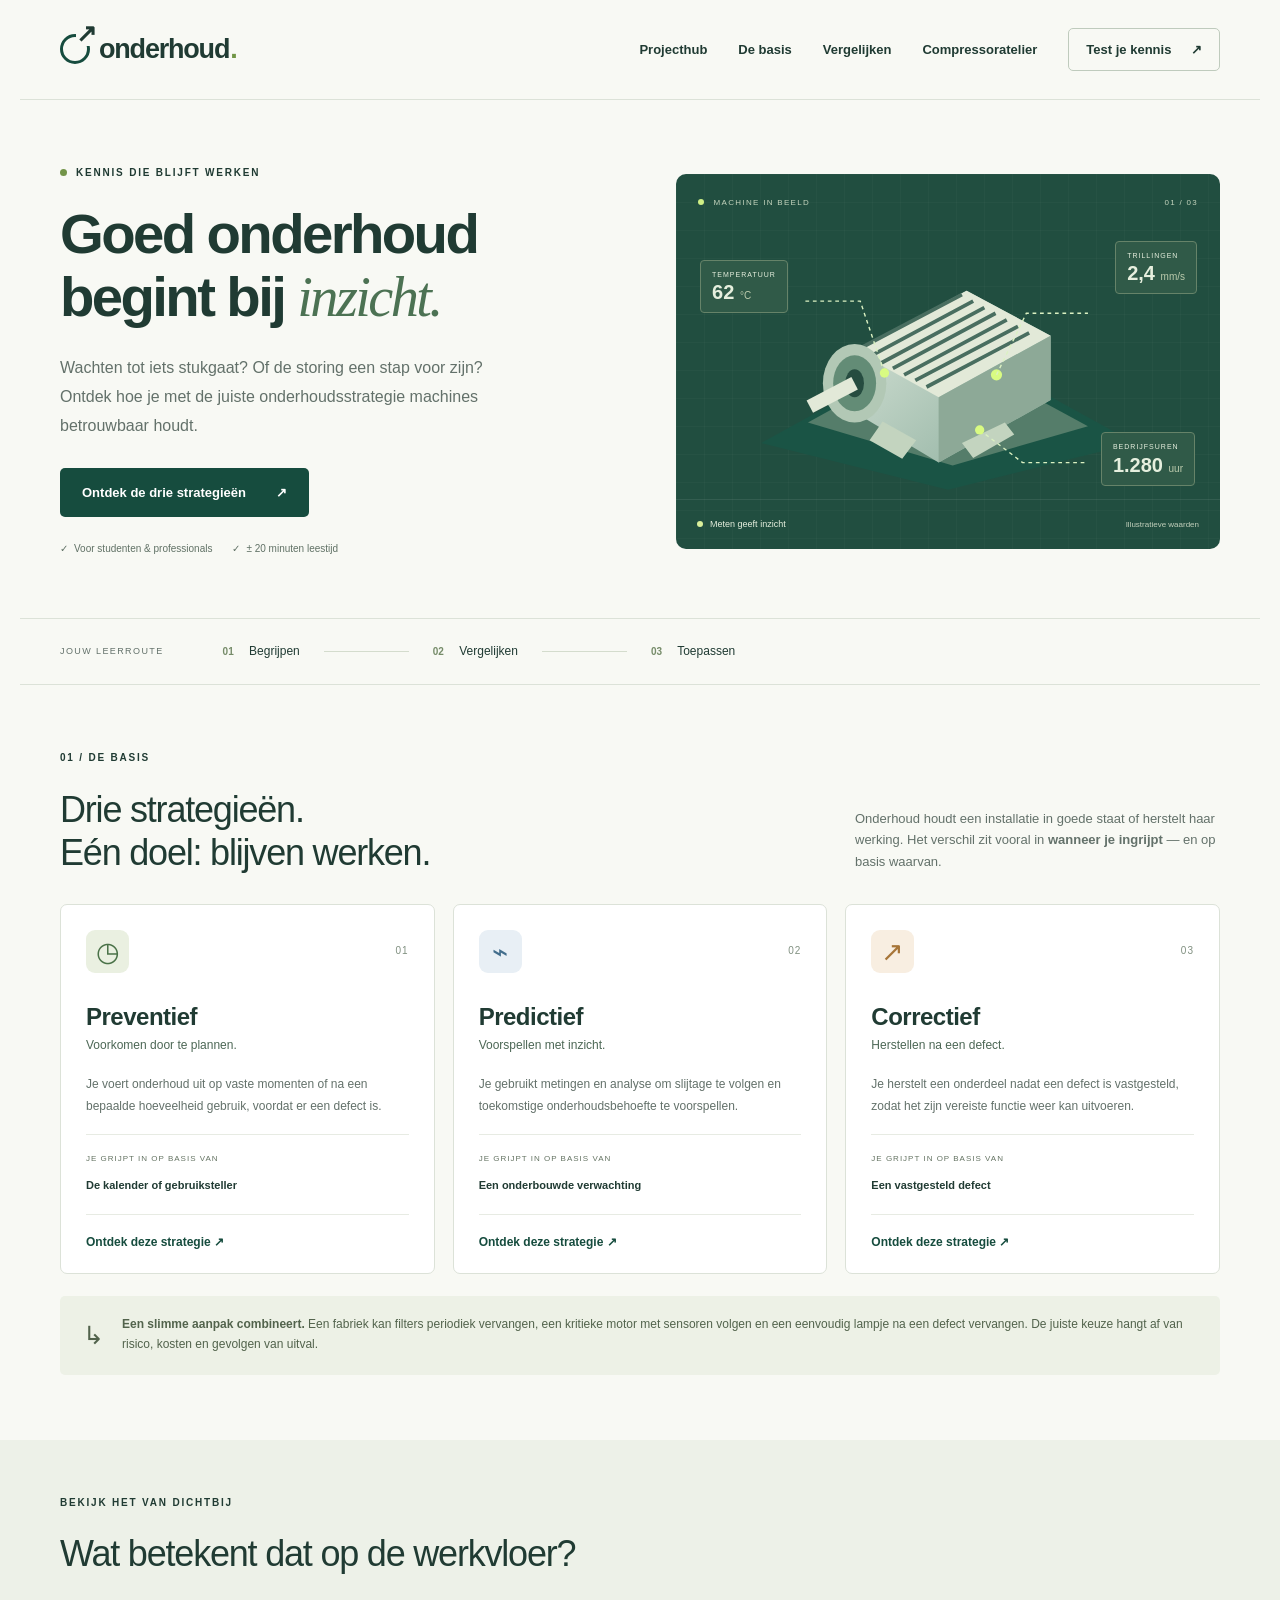
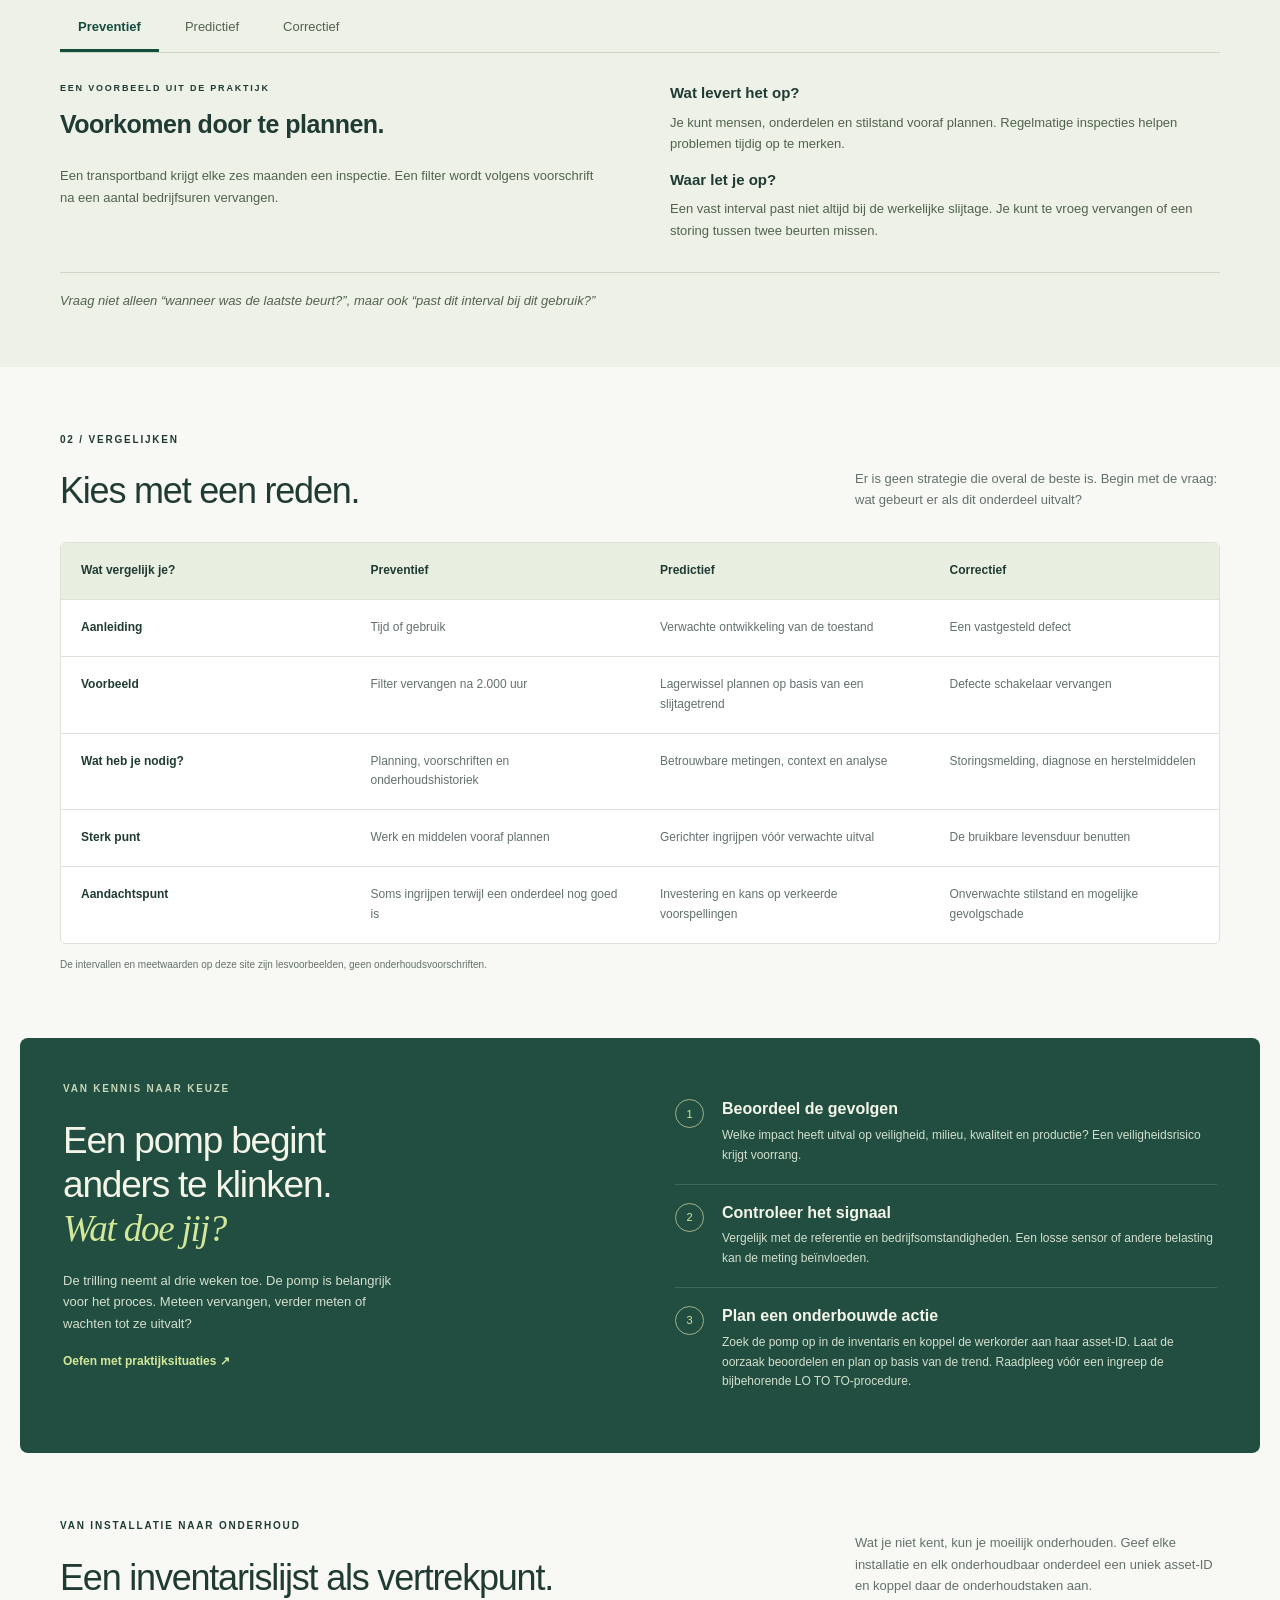
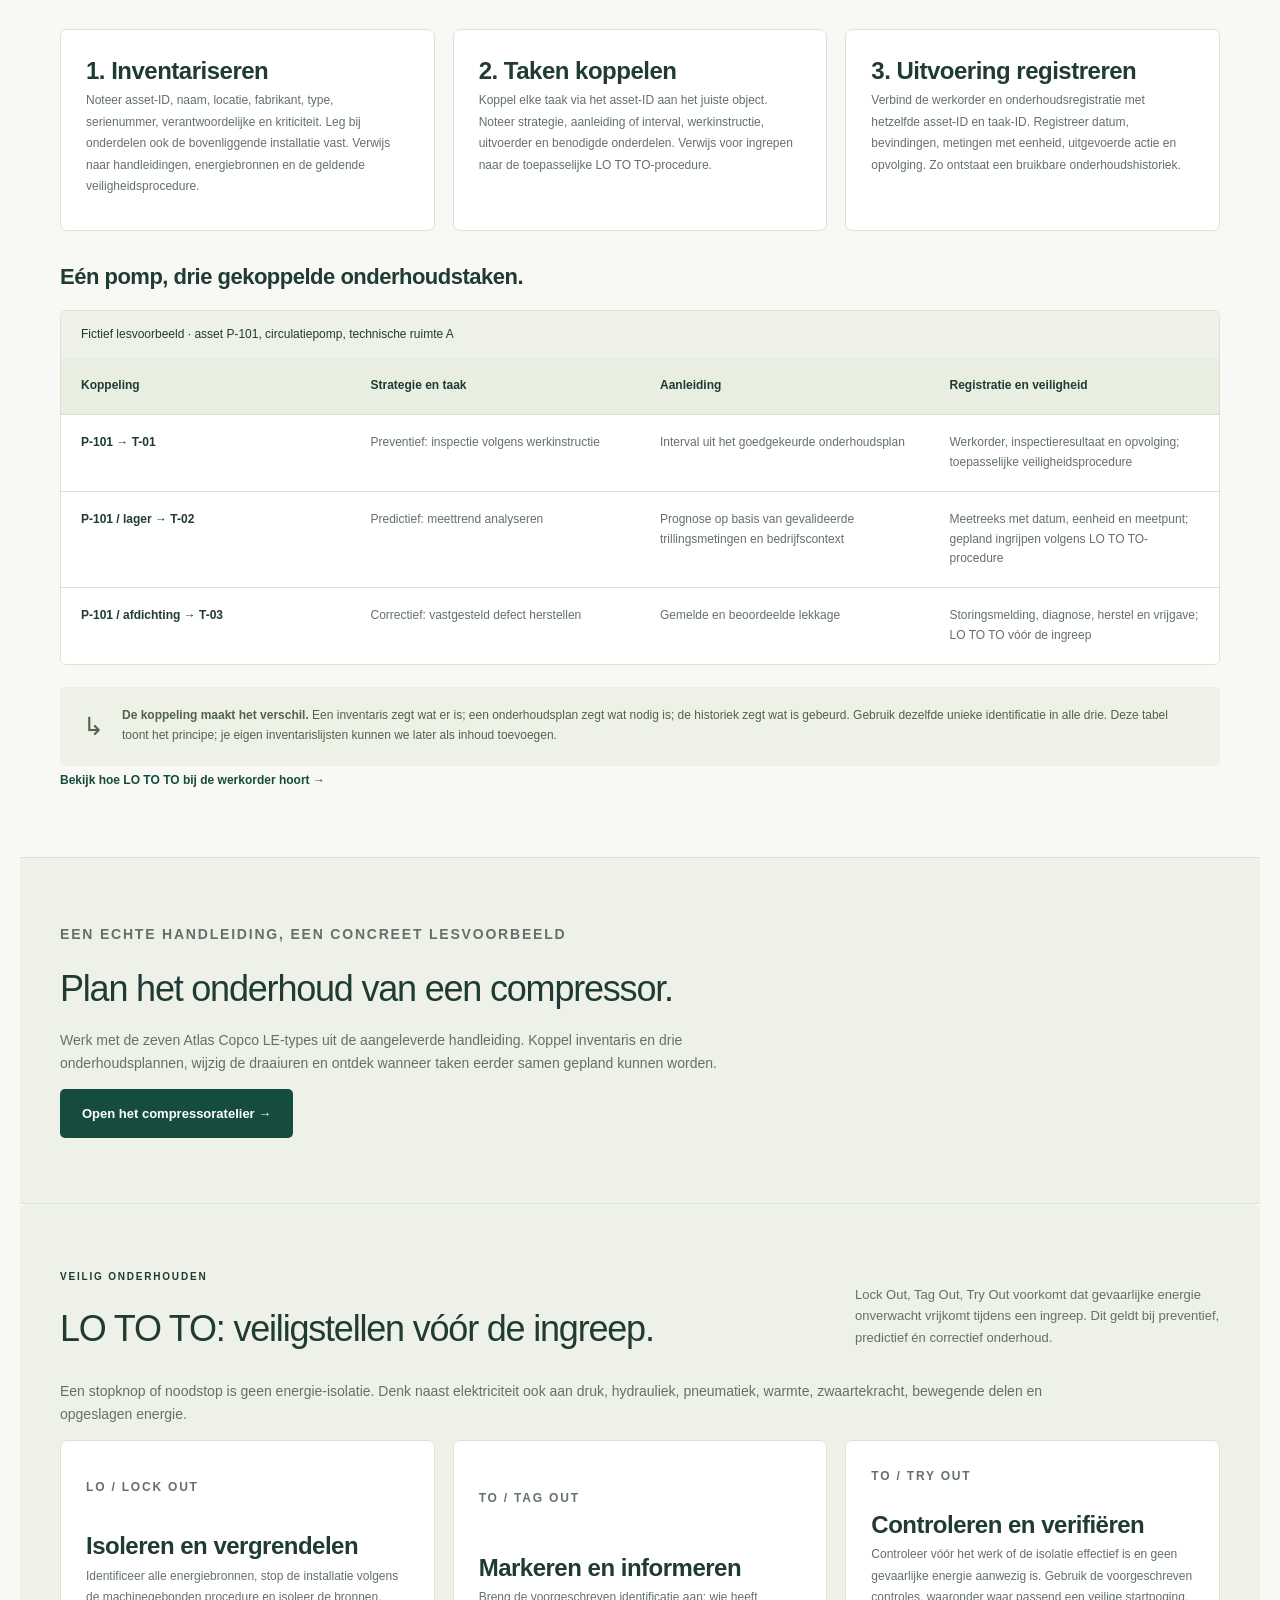
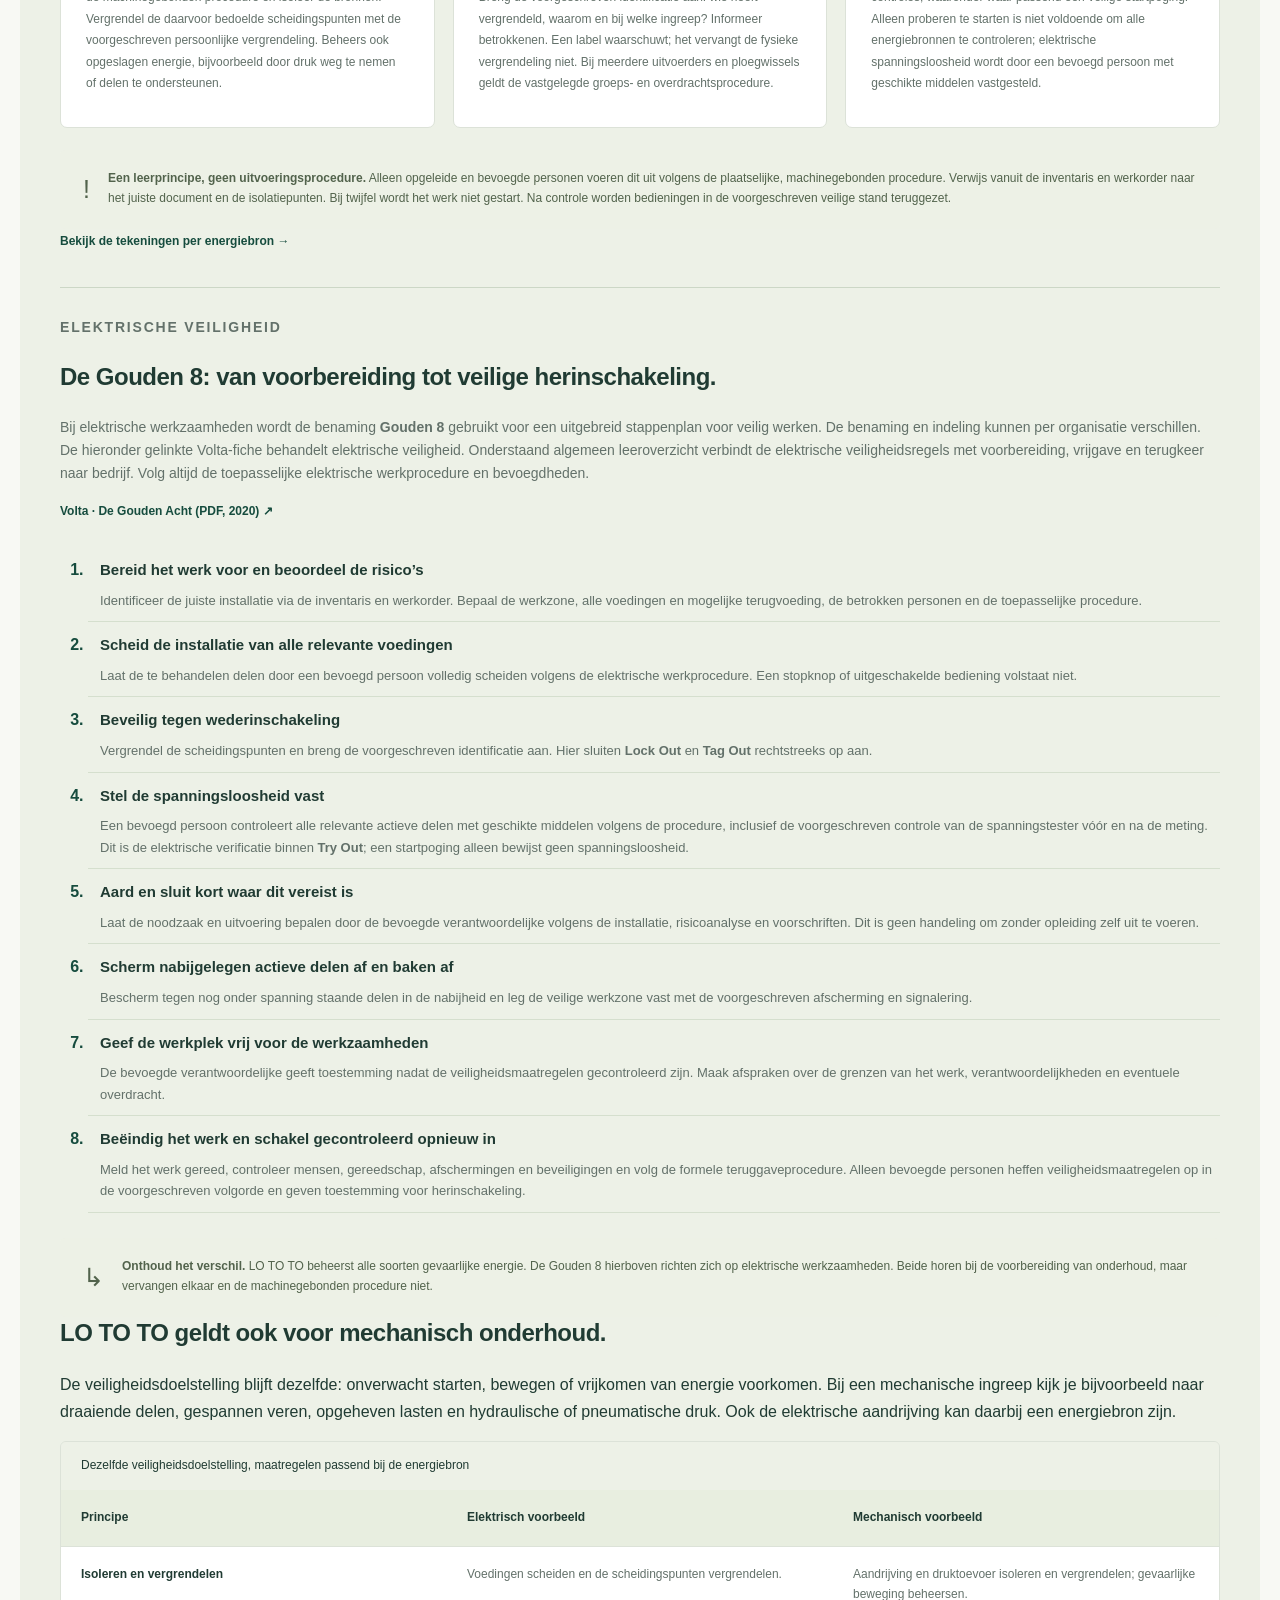
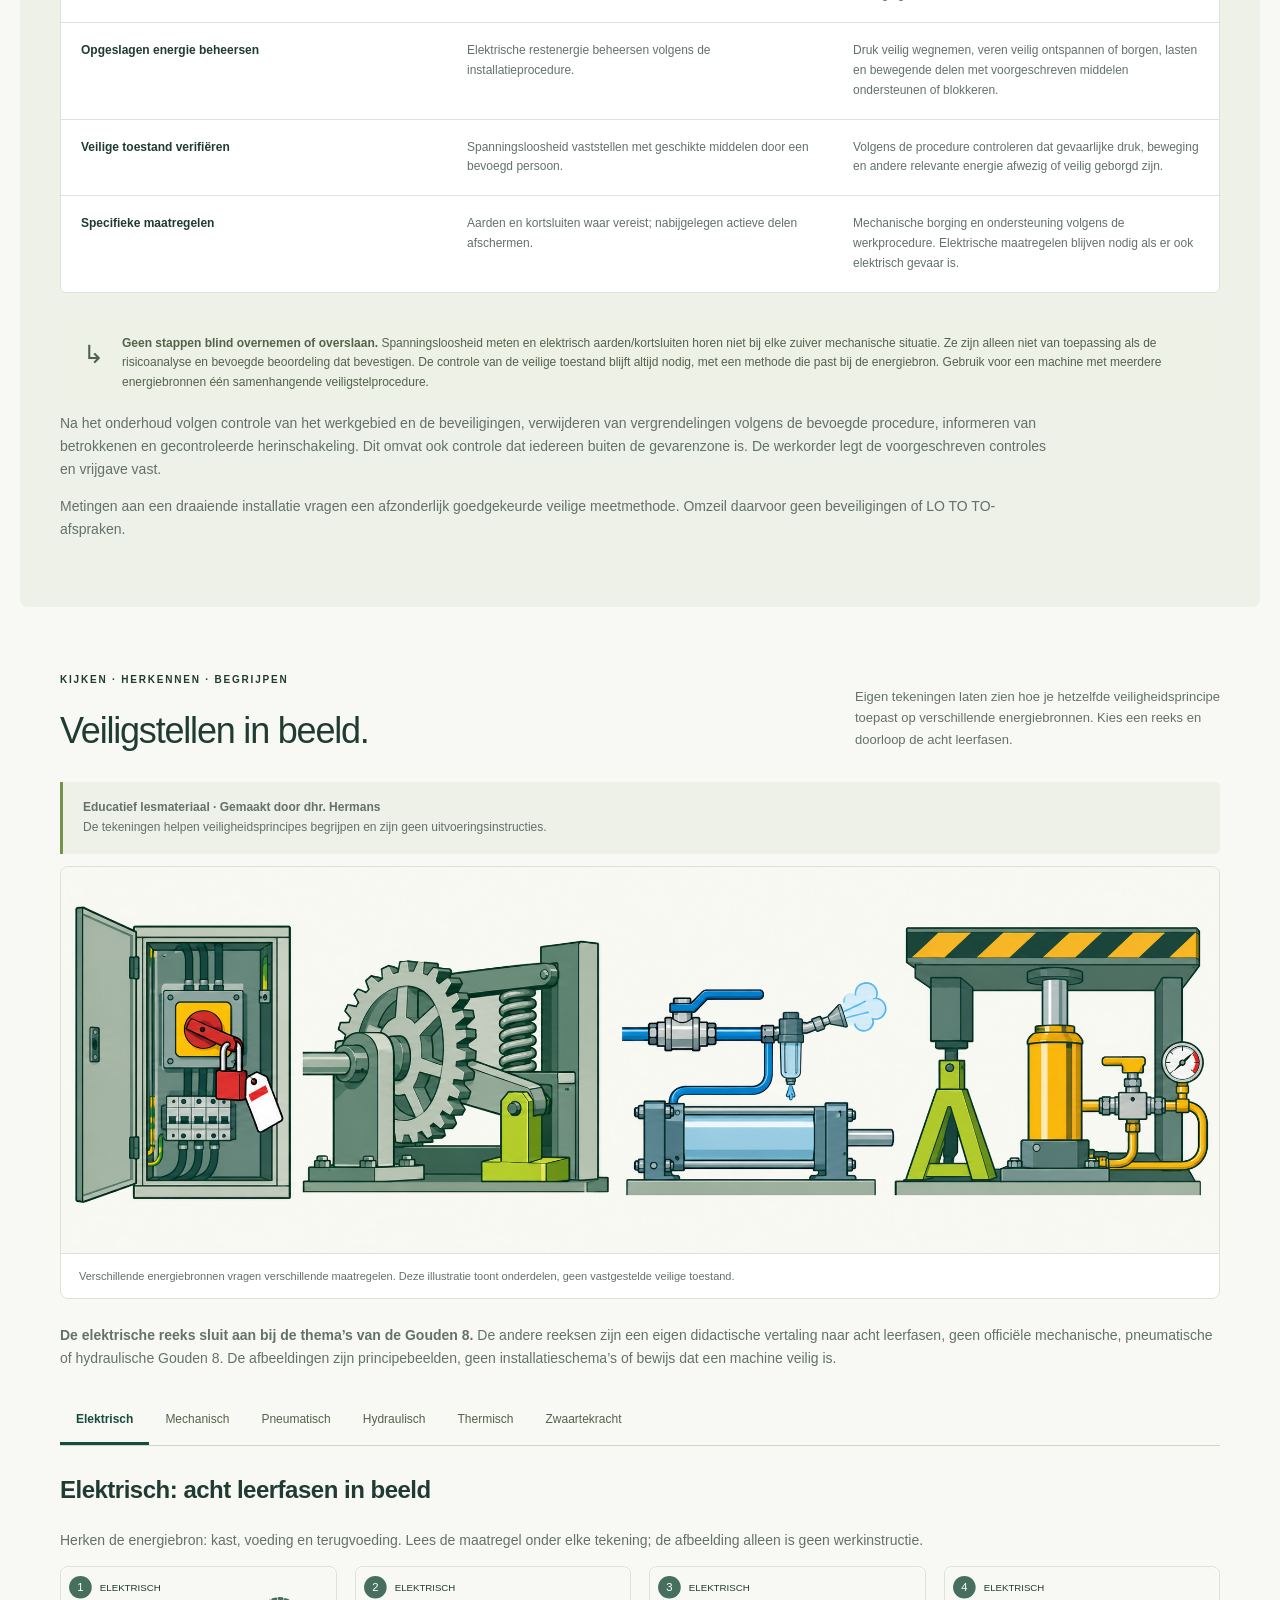
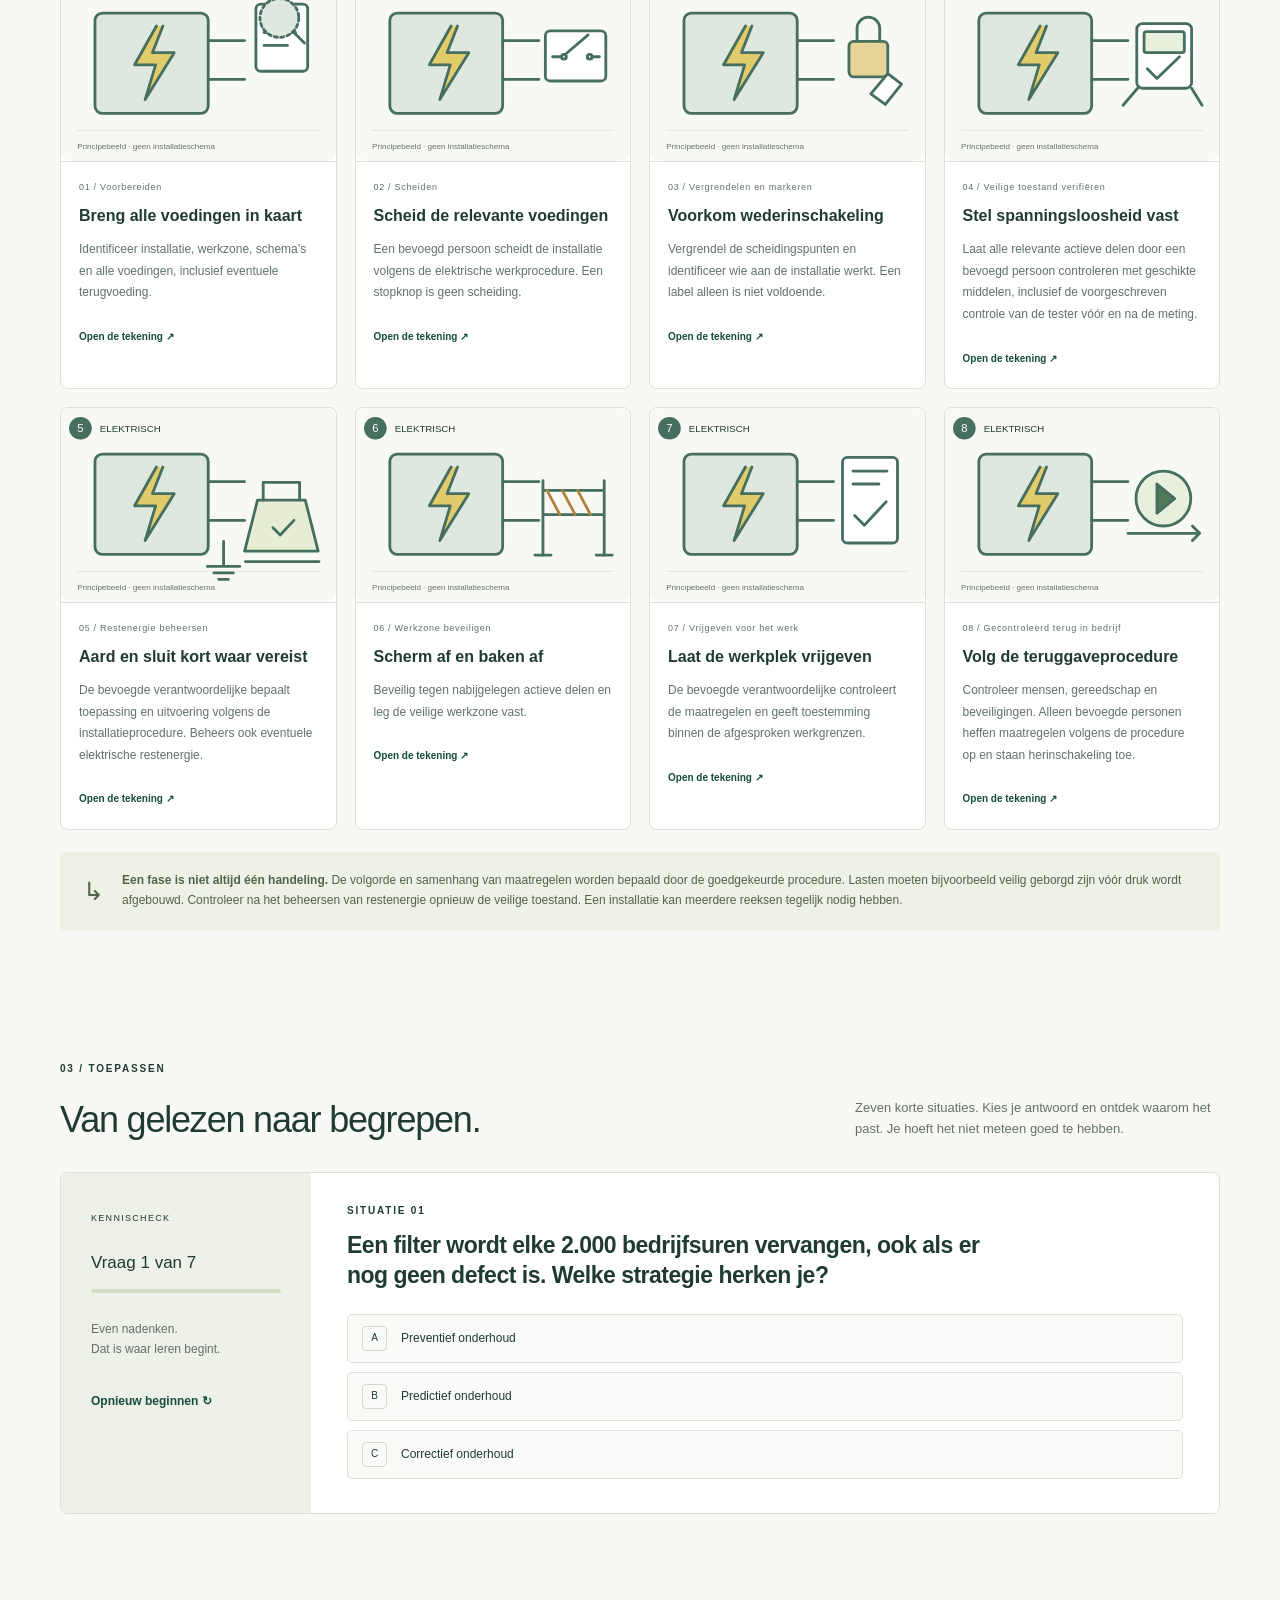
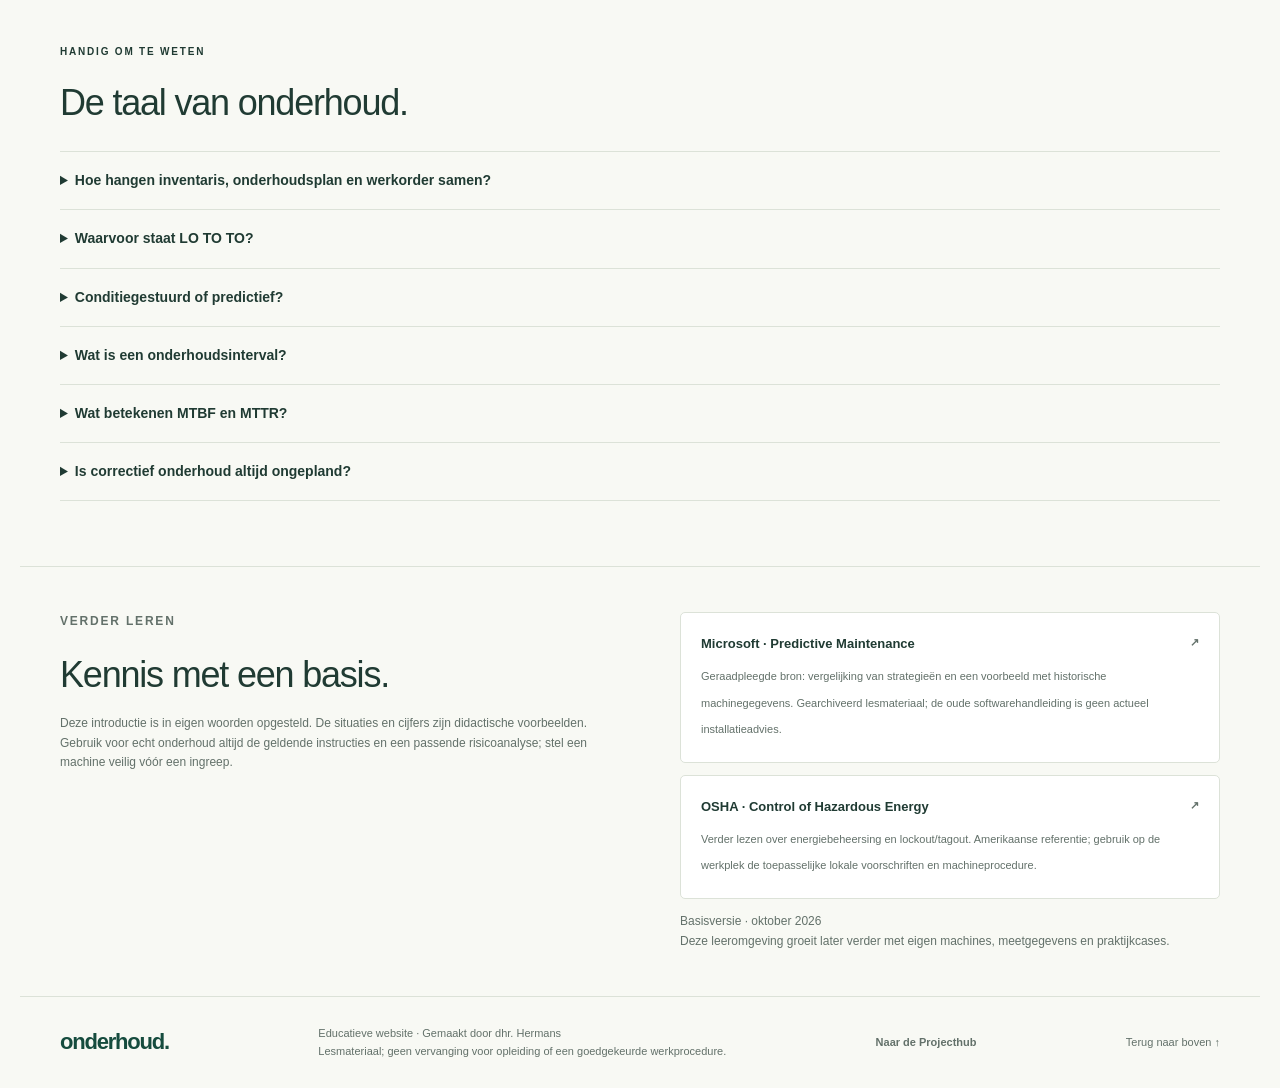
==== commit c9de05a6: "Voeg compressoratelier met gekoppelde inventaris en onderhoudssimulator toe" ====
--- a/index.html
+++ b/index.html
@@ -4,11 +4,11 @@
 <meta charset="utf-8"><meta name="viewport" content="width=device-width, initial-scale=1">
 <meta name="description" content="Leer preventief, predictief en correctief onderhoud begrijpen en toepassen met heldere uitleg, praktijkvoorbeelden en kennisvragen.">
 <meta name="theme-color" content="#164c3e"><title>Onderhoud — begrijpen. voorspellen. verbeteren.</title>
-<link rel="stylesheet" href="styles.css"><script src="content/lessons.js" defer></script><script src="app.js" defer></script><script src="content/safety.js" defer></script><script src="safety.js" defer></script>
+<link rel="stylesheet" href="styles.css"><link rel="stylesheet" href="compressor.css"><script src="content/lessons.js" defer></script><script src="app.js" defer></script><script src="content/safety.js" defer></script><script src="safety.js" defer></script>
 </head>
 <body>
 <a class="skip" href="#inhoud">Ga naar de inhoud</a>
-<header><a class="brand" href="#"><span class="brand-icon" aria-hidden="true">O<span>↗</span></span>onderhoud<span class="brand-dot">.</span></a><nav aria-label="Hoofdnavigatie"><a class="hub-link" href="https://dhrhermans.github.io/Projecthub/">Projecthub</a><a href="#ontdek">De basis</a><a href="#vergelijk">Vergelijken</a><a href="#praktijk">In de praktijk</a><a class="nav-quiz" href="#kennischeck">Test je kennis <span aria-hidden="true">↗</span></a></nav></header>
+<header><a class="brand" href="#"><span class="brand-icon" aria-hidden="true">O<span>↗</span></span>onderhoud<span class="brand-dot">.</span></a><nav aria-label="Hoofdnavigatie"><a class="hub-link" href="https://dhrhermans.github.io/Projecthub/">Projecthub</a><a href="#ontdek">De basis</a><a href="#vergelijk">Vergelijken</a><a href="compressor.html">Compressoratelier</a><a class="nav-quiz" href="#kennischeck">Test je kennis <span aria-hidden="true">↗</span></a></nav></header>
 <main id="inhoud">
 <section class="hero"><div class="hero-copy"><p class="eyebrow"><span></span> KENNIS DIE BLIJFT WERKEN</p><h1>Goed onderhoud<br>begint bij <em>inzicht.</em></h1><p class="intro">Wachten tot iets stukgaat? Of de storing een stap voor zijn? Ontdek hoe je met de juiste onderhoudsstrategie machines betrouwbaar houdt.</p><a class="button" href="#ontdek">Ontdek de drie strategieën <span aria-hidden="true">↗</span></a><div class="hero-notes"><span>Voor studenten & professionals</span><span>± 20 minuten leestijd</span></div></div>
 <div class="hero-visual" role="img" aria-label="Schematische machine met meetpunten voor temperatuur, trillingen en bedrijfsuren"><div class="visual-grid"></div><div class="visual-top"><span><i></i> MACHINE IN BEELD</span><span>01 / 03</span></div><svg class="machine" viewBox="0 0 480 300" aria-hidden="true"><defs><linearGradient id="metal" x1="0" y1="0" x2="1" y2="1"><stop stop-color="#d9e5d9"/><stop offset="1" stop-color="#8cae9d"/></linearGradient></defs><path d="M40 240 240 130 440 240 240 290Z" fill="#1a5445"/><path d="M90 218 235 138 390 222 245 264Z" fill="#557d6a"/><path d="M140 207v-66l120-64 90 48v69l-120 67Z" fill="url(#metal)"/><path d="m140 141 90 50 120-66-90-48Z" fill="#e2e9d8"/><path d="m230 191 120-66v69l-120 67Z" fill="#8da997"/><path d="M145 139 255 81M157 147 267 88M169 154 279 95M181 160 291 101M193 167 303 108M205 173 315 115M217 180 327 122" stroke="#496e60" stroke-width="4"/><ellipse cx="140" cy="176" rx="34" ry="42" fill="#b2c8b5"/><ellipse cx="140" cy="176" rx="23" ry="30" fill="#638c76"/><ellipse cx="140" cy="176" rx="10" ry="15" fill="#264c40"/><path d="m140 176-48 25" stroke="#e2e9d8" stroke-width="15"/><path d="m255 240 12 16 44-25-10-13M170 217l-14 20 35 20 15-20" fill="#c3d4bf"/><circle cx="292" cy="167" r="6" fill="#d9fb82"/><path d="m292 167 32-66h66M172 165l-26-77H87M274 226l46 35h70" fill="none" stroke="#dbf1c2" stroke-width="1.5" stroke-dasharray="4 4"/><circle cx="172" cy="165" r="5" fill="#d9fb82"/><circle cx="274" cy="226" r="5" fill="#d9fb82"/></svg><span class="sensor sensor-temp">TEMPERATUUR <strong>62 <small>°C</small></strong></span><span class="sensor sensor-vibration">TRILLINGEN <strong>2,4 <small>mm/s</small></strong></span><span class="sensor sensor-hours">BEDRIJFSUREN <strong>1.280 <small>uur</small></strong></span><div class="visual-bottom"><span class="pulse"></span> Meten geeft inzicht <span>Illustratieve waarden</span></div></div></section>
@@ -18,6 +18,7 @@
 <section id="vergelijk" class="section"><div class="section-heading"><div><p class="eyebrow">02 / VERGELIJKEN</p><h2>Kies met een reden.</h2></div><p>Er is geen strategie die overal de beste is. Begin met de vraag: wat gebeurt er als dit onderdeel uitvalt?</p></div><div class="table-wrap" tabindex="0" role="region" aria-label="Vergelijking onderhoudsstrategieën, horizontaal verschuifbaar"><table><caption class="sr-only">Verschillen tussen preventief, predictief en correctief onderhoud</caption><thead><tr><th scope="col">Wat vergelijk je?</th><th scope="col">Preventief</th><th scope="col">Predictief</th><th scope="col">Correctief</th></tr></thead><tbody><tr><th scope="row">Aanleiding</th><td>Tijd of gebruik</td><td>Verwachte ontwikkeling van de toestand</td><td>Een vastgesteld defect</td></tr><tr><th scope="row">Voorbeeld</th><td>Filter vervangen na 2.000 uur</td><td>Lagerwissel plannen op basis van een slijtagetrend</td><td>Defecte schakelaar vervangen</td></tr><tr><th scope="row">Wat heb je nodig?</th><td>Planning, voorschriften en onderhoudshistoriek</td><td>Betrouwbare metingen, context en analyse</td><td>Storingsmelding, diagnose en herstelmiddelen</td></tr><tr><th scope="row">Sterk punt</th><td>Werk en middelen vooraf plannen</td><td>Gerichter ingrijpen vóór verwachte uitval</td><td>De bruikbare levensduur benutten</td></tr><tr><th scope="row">Aandachtspunt</th><td>Soms ingrijpen terwijl een onderdeel nog goed is</td><td>Investering en kans op verkeerde voorspellingen</td><td>Onverwachte stilstand en mogelijke gevolgschade</td></tr></tbody></table></div><p class="small">De intervallen en meetwaarden op deze site zijn lesvoorbeelden, geen onderhoudsvoorschriften.</p></section>
 <section id="praktijk" class="section practice"><div><p class="eyebrow">VAN KENNIS NAAR KEUZE</p><h2>Een pomp begint<br>anders te klinken.<br><em>Wat doe jij?</em></h2><p>De trilling neemt al drie weken toe. De pomp is belangrijk voor het proces. Meteen vervangen, verder meten of wachten tot ze uitvalt?</p><a class="text-link" href="#kennischeck">Oefen met praktijksituaties <span aria-hidden="true">↗</span></a></div><div class="steps"><article><span>1</span><div><h3>Beoordeel de gevolgen</h3><p>Welke impact heeft uitval op veiligheid, milieu, kwaliteit en productie? Een veiligheidsrisico krijgt voorrang.</p></div></article><article><span>2</span><div><h3>Controleer het signaal</h3><p>Vergelijk met de referentie en bedrijfsomstandigheden. Een losse sensor of andere belasting kan de meting beïnvloeden.</p></div></article><article><span>3</span><div><h3>Plan een onderbouwde actie</h3><p>Zoek de pomp op in de inventaris en koppel de werkorder aan haar asset-ID. Laat de oorzaak beoordelen en plan op basis van de trend. Raadpleeg vóór een ingreep de bijbehorende LO TO TO-procedure.</p></div></article></div></section>
 <section id="inventaris" class="section"><div class="section-heading"><div><p class="eyebrow">VAN INSTALLATIE NAAR ONDERHOUD</p><h2>Een inventarislijst als vertrekpunt.</h2></div><p>Wat je niet kent, kun je moeilijk onderhouden. Geef elke installatie en elk onderhoudbaar onderdeel een uniek asset-ID en koppel daar de onderhoudstaken aan.</p></div><div class="cards"><article class="strategy-card"><h3>1. Inventariseren</h3><p>Noteer asset-ID, naam, locatie, fabrikant, type, serienummer, verantwoordelijke en kriticiteit. Leg bij onderdelen ook de bovenliggende installatie vast. Verwijs naar handleidingen, energiebronnen en de geldende veiligheidsprocedure.</p></article><article class="strategy-card"><h3>2. Taken koppelen</h3><p>Koppel elke taak via het asset-ID aan het juiste object. Noteer strategie, aanleiding of interval, werkinstructie, uitvoerder en benodigde onderdelen. Verwijs voor ingrepen naar de toepasselijke LO TO TO-procedure.</p></article><article class="strategy-card"><h3>3. Uitvoering registreren</h3><p>Verbind de werkorder en onderhoudsregistratie met hetzelfde asset-ID en taak-ID. Registreer datum, bevindingen, metingen met eenheid, uitgevoerde actie en opvolging. Zo ontstaat een bruikbare onderhoudshistoriek.</p></article></div><h3 class="inventory-example-title">Eén pomp, drie gekoppelde onderhoudstaken.</h3><div class="table-wrap" tabindex="0" role="region" aria-label="Voorbeeld van onderhoudstaken gekoppeld aan een inventaris, horizontaal verschuifbaar"><table><caption>Fictief lesvoorbeeld · asset P-101, circulatiepomp, technische ruimte A</caption><thead><tr><th scope="col">Koppeling</th><th scope="col">Strategie en taak</th><th scope="col">Aanleiding</th><th scope="col">Registratie en veiligheid</th></tr></thead><tbody><tr><th scope="row">P-101 → T-01</th><td>Preventief: inspectie volgens werkinstructie</td><td>Interval uit het goedgekeurde onderhoudsplan</td><td>Werkorder, inspectieresultaat en opvolging; toepasselijke veiligheidsprocedure</td></tr><tr><th scope="row">P-101 / lager → T-02</th><td>Predictief: meettrend analyseren</td><td>Prognose op basis van gevalideerde trillingsmetingen en bedrijfscontext</td><td>Meetreeks met datum, eenheid en meetpunt; gepland ingrijpen volgens LO TO TO-procedure</td></tr><tr><th scope="row">P-101 / afdichting → T-03</th><td>Correctief: vastgesteld defect herstellen</td><td>Gemelde en beoordeelde lekkage</td><td>Storingsmelding, diagnose, herstel en vrijgave; LO TO TO vóór de ingreep</td></tr></tbody></table></div><aside class="note"><span aria-hidden="true">↳</span><p><strong>De koppeling maakt het verschil.</strong> Een inventaris zegt wat er is; een onderhoudsplan zegt wat nodig is; de historiek zegt wat is gebeurd. Gebruik dezelfde unieke identificatie in alle drie. Deze tabel toont het principe; je eigen inventarislijsten kunnen we later als inhoud toevoegen.</p></aside><a class="text-link" href="#lototo">Bekijk hoe LO TO TO bij de werkorder hoort →</a></section>
+<section class="section compressor-entry" id="compressoratelier"><p class="eyebrow">EEN ECHTE HANDLEIDING, EEN CONCREET LESVOORBEELD</p><h2>Plan het onderhoud van een compressor.</h2><p>Werk met de zeven Atlas Copco LE-types uit de aangeleverde handleiding. Koppel inventaris en drie onderhoudsplannen, wijzig de draaiuren en ontdek wanneer taken eerder samen gepland kunnen worden.</p><a class="button" href="compressor.html">Open het compressoratelier →</a></section>
 <section id="lototo" class="section safety-section"><div class="section-heading"><div><p class="eyebrow">VEILIG ONDERHOUDEN</p><h2>LO TO TO: veiligstellen vóór de ingreep.</h2></div><p>Lock Out, Tag Out, Try Out voorkomt dat gevaarlijke energie onverwacht vrijkomt tijdens een ingreep. Dit geldt bij preventief, predictief én correctief onderhoud.</p></div><p>Een stopknop of noodstop is geen energie-isolatie. Denk naast elektriciteit ook aan druk, hydrauliek, pneumatiek, warmte, zwaartekracht, bewegende delen en opgeslagen energie.</p><div class="cards"><article class="strategy-card"><p class="eyebrow">LO / LOCK OUT</p><h3>Isoleren en vergrendelen</h3><p>Identificeer alle energiebronnen, stop de installatie volgens de machinegebonden procedure en isoleer de bronnen. Vergrendel de daarvoor bedoelde scheidingspunten met de voorgeschreven persoonlijke vergrendeling. Beheers ook opgeslagen energie, bijvoorbeeld door druk weg te nemen of delen te ondersteunen.</p></article><article class="strategy-card"><p class="eyebrow">TO / TAG OUT</p><h3>Markeren en informeren</h3><p>Breng de voorgeschreven identificatie aan: wie heeft vergrendeld, waarom en bij welke ingreep? Informeer betrokkenen. Een label waarschuwt; het vervangt de fysieke vergrendeling niet. Bij meerdere uitvoerders en ploegwissels geldt de vastgelegde groeps- en overdrachtsprocedure.</p></article><article class="strategy-card"><p class="eyebrow">TO / TRY OUT</p><h3>Controleren en verifiëren</h3><p>Controleer vóór het werk of de isolatie effectief is en geen gevaarlijke energie aanwezig is. Gebruik de voorgeschreven controles, waaronder waar passend een veilige startpoging. Alleen proberen te starten is niet voldoende om alle energiebronnen te controleren; elektrische spanningsloosheid wordt door een bevoegd persoon met geschikte middelen vastgesteld.</p></article></div><aside class="note"><span aria-hidden="true">!</span><p><strong>Een leerprincipe, geen uitvoeringsprocedure.</strong> Alleen opgeleide en bevoegde personen voeren dit uit volgens de plaatselijke, machinegebonden procedure. Verwijs vanuit de inventaris en werkorder naar het juiste document en de isolatiepunten. Bij twijfel wordt het werk niet gestart. Na controle worden bedieningen in de voorgeschreven veilige stand teruggezet.</p></aside><p><a class="text-link" href="#veiligheid-in-beeld">Bekijk de tekeningen per energiebron →</a></p><div id="gouden-acht" class="golden-eight"><p class="eyebrow">ELEKTRISCHE VEILIGHEID</p><h3>De Gouden 8: van voorbereiding tot veilige herinschakeling.</h3><p>Bij elektrische werkzaamheden wordt de benaming <strong>Gouden 8</strong> gebruikt voor een uitgebreid stappenplan voor veilig werken. De benaming en indeling kunnen per organisatie verschillen. De hieronder gelinkte Volta-fiche behandelt elektrische veiligheid. Onderstaand algemeen leeroverzicht verbindt de elektrische veiligheidsregels met voorbereiding, vrijgave en terugkeer naar bedrijf. Volg altijd de toepasselijke elektrische werkprocedure en bevoegdheden.</p><p class="reference-link"><a class="text-link" href="https://volta-org.be/media/e4igcxbr/volta-informatie_gouden_acht_2020.pdf" target="_blank" rel="noopener noreferrer">Volta · De Gouden Acht (PDF, 2020) ↗</a></p><ol class="golden-list"><li><h4>Bereid het werk voor en beoordeel de risico’s</h4><p>Identificeer de juiste installatie via de inventaris en werkorder. Bepaal de werkzone, alle voedingen en mogelijke terugvoeding, de betrokken personen en de toepasselijke procedure.</p></li><li><h4>Scheid de installatie van alle relevante voedingen</h4><p>Laat de te behandelen delen door een bevoegd persoon volledig scheiden volgens de elektrische werkprocedure. Een stopknop of uitgeschakelde bediening volstaat niet.</p></li><li><h4>Beveilig tegen wederinschakeling</h4><p>Vergrendel de scheidingspunten en breng de voorgeschreven identificatie aan. Hier sluiten <strong>Lock Out</strong> en <strong>Tag Out</strong> rechtstreeks op aan.</p></li><li><h4>Stel de spanningsloosheid vast</h4><p>Een bevoegd persoon controleert alle relevante actieve delen met geschikte middelen volgens de procedure, inclusief de voorgeschreven controle van de spanningstester vóór en na de meting. Dit is de elektrische verificatie binnen <strong>Try Out</strong>; een startpoging alleen bewijst geen spanningsloosheid.</p></li><li><h4>Aard en sluit kort waar dit vereist is</h4><p>Laat de noodzaak en uitvoering bepalen door de bevoegde verantwoordelijke volgens de installatie, risicoanalyse en voorschriften. Dit is geen handeling om zonder opleiding zelf uit te voeren.</p></li><li><h4>Scherm nabijgelegen actieve delen af en baken af</h4><p>Bescherm tegen nog onder spanning staande delen in de nabijheid en leg de veilige werkzone vast met de voorgeschreven afscherming en signalering.</p></li><li><h4>Geef de werkplek vrij voor de werkzaamheden</h4><p>De bevoegde verantwoordelijke geeft toestemming nadat de veiligheidsmaatregelen gecontroleerd zijn. Maak afspraken over de grenzen van het werk, verantwoordelijkheden en eventuele overdracht.</p></li><li><h4>Beëindig het werk en schakel gecontroleerd opnieuw in</h4><p>Meld het werk gereed, controleer mensen, gereedschap, afschermingen en beveiligingen en volg de formele teruggaveprocedure. Alleen bevoegde personen heffen veiligheidsmaatregelen op in de voorgeschreven volgorde en geven toestemming voor herinschakeling.</p></li></ol><aside class="note"><span aria-hidden="true">↳</span><p><strong>Onthoud het verschil.</strong> LO TO TO beheerst alle soorten gevaarlijke energie. De Gouden 8 hierboven richten zich op elektrische werkzaamheden. Beide horen bij de voorbereiding van onderhoud, maar vervangen elkaar en de machinegebonden procedure niet.</p></aside></div>
 <div class="mechanical-isolation"><h3>LO TO TO geldt ook voor mechanisch onderhoud.</h3><p>De veiligheidsdoelstelling blijft dezelfde: onverwacht starten, bewegen of vrijkomen van energie voorkomen. Bij een mechanische ingreep kijk je bijvoorbeeld naar draaiende delen, gespannen veren, opgeheven lasten en hydraulische of pneumatische druk. Ook de elektrische aandrijving kan daarbij een energiebron zijn.</p><div class="table-wrap" tabindex="0" role="region" aria-label="Verschil tussen elektrische en mechanische veiligheidsmaatregelen"><table><caption>Dezelfde veiligheidsdoelstelling, maatregelen passend bij de energiebron</caption><thead><tr><th scope="col">Principe</th><th scope="col">Elektrisch voorbeeld</th><th scope="col">Mechanisch voorbeeld</th></tr></thead><tbody><tr><th scope="row">Isoleren en vergrendelen</th><td>Voedingen scheiden en de scheidingspunten vergrendelen.</td><td>Aandrijving en druktoevoer isoleren en vergrendelen; gevaarlijke beweging beheersen.</td></tr><tr><th scope="row">Opgeslagen energie beheersen</th><td>Elektrische restenergie beheersen volgens de installatieprocedure.</td><td>Druk veilig wegnemen, veren veilig ontspannen of borgen, lasten en bewegende delen met voorgeschreven middelen ondersteunen of blokkeren.</td></tr><tr><th scope="row">Veilige toestand verifiëren</th><td>Spanningsloosheid vaststellen met geschikte middelen door een bevoegd persoon.</td><td>Volgens de procedure controleren dat gevaarlijke druk, beweging en andere relevante energie afwezig of veilig geborgd zijn.</td></tr><tr><th scope="row">Specifieke maatregelen</th><td>Aarden en kortsluiten waar vereist; nabijgelegen actieve delen afschermen.</td><td>Mechanische borging en ondersteuning volgens de werkprocedure. Elektrische maatregelen blijven nodig als er ook elektrisch gevaar is.</td></tr></tbody></table></div><aside class="note"><span aria-hidden="true">↳</span><p><strong>Geen stappen blind overnemen of overslaan.</strong> Spanningsloosheid meten en elektrisch aarden/kortsluiten horen niet bij elke zuiver mechanische situatie. Ze zijn alleen niet van toepassing als de risicoanalyse en bevoegde beoordeling dat bevestigen. De controle van de veilige toestand blijft altijd nodig, met een methode die past bij de energiebron. Gebruik voor een machine met meerdere energiebronnen één samenhangende veiligstelprocedure.</p></aside></div>
 <p>Na het onderhoud volgen controle van het werkgebied en de beveiligingen, verwijderen van vergrendelingen volgens de bevoegde procedure, informeren van betrokkenen en gecontroleerde herinschakeling. Dit omvat ook controle dat iedereen buiten de gevarenzone is. De werkorder legt de voorgeschreven controles en vrijgave vast.</p><p class="small">Metingen aan een draaiende installatie vragen een afzonderlijk goedgekeurde veilige meetmethode. Omzeil daarvoor geen beveiligingen of LO TO TO-afspraken.</p></section>
--- a/compressor.css
+++ b/compressor.css
@@ -0,0 +1 @@
+.compressor-main{max-width:1240px;margin:auto}.compressor-intro{padding-bottom:35px}.compressor-intro h1{font-size:48px;max-width:960px}.compressor-intro .intro{max-width:780px}.case-nav{display:flex;flex-wrap:wrap;gap:12px 25px;font-size:12px;margin-top:24px}.case-nav a{text-decoration:underline;text-underline-offset:5px}.case-block{border-top:1px solid var(--line);padding-top:45px;padding-bottom:45px}.form-grid{display:grid;grid-template-columns:repeat(3,minmax(0,1fr));gap:20px;margin:25px 0 15px}.form-grid>label{display:flex;flex-direction:column;gap:8px;font-size:12px;font-weight:600}input,select{font:inherit;color:var(--ink);padding:11px 12px;border:1px solid #bcc9b7;border-radius:5px;background:white;max-width:100%;min-width:0}input:focus-visible,select:focus-visible{outline:3px solid #ad6b20;outline-offset:3px}.option-group{display:flex;flex-direction:column;gap:12px;align-self:center}.check-label{display:flex;align-items:center;gap:10px;font-size:12px}.check-label input{width:18px;height:18px;accent-color:var(--green)}.facts{display:flex;flex-wrap:wrap;gap:10px;margin-top:25px}.facts span,.source-badge{display:inline-block;background:#edf1e7;border-radius:5px;font-size:11px;padding:8px 12px}.case-warning:not(:empty),.case-error{background:#fff1dc;border-left:4px solid #b37a2f;padding:18px 20px;margin:20px 0;font-size:13px}.case-error{background:#fbece4;border-color:#a4432e}.case-error[hidden]{display:none}.case-warning p:last-child{margin-bottom:0}.export-actions{display:flex;flex-wrap:wrap;gap:12px;margin:20px 0}.secondary-button{border:1px solid #b9c8ae;background:#fff;color:var(--green);border-radius:5px;padding:12px 18px;font-size:12px;font-weight:600}.secondary-button:hover{background:#edf1e7}.case-table{min-width:850px;font-size:12px}.case-table th,.case-table td{width:auto;padding:16px;overflow-wrap:anywhere}.case-table th:first-child,.case-table td:first-child{min-width:145px}.case-table p{margin:7px 0}.case-table small{font-size:10px;display:block;color:#63716a}.case-table .task-id{display:block;font-size:10px;font-weight:700;letter-spacing:.5px;color:var(--green);margin-bottom:4px}.case-table .asset-link{font-size:10px;text-decoration:underline;text-underline-offset:3px}.case-table .component-note{font-size:11px}.case-block h3{margin-top:30px;font-size:25px}.plan-description,.case-block>p{font-size:14px;color:var(--muted)}.plan-table-block{margin-top:35px}.plan-table-block h3{margin-bottom:8px}.plan-table-block .plan-description{margin-bottom:17px}.plan-table-block .source-badge{font-size:9px;padding:5px 7px}.source-badge.proposed{background:#f6eada;color:#805c2e}.history-details{margin:25px 0}.history-details p{max-width:none}.history-wrap{max-height:440px}.history-wrap thead{position:sticky;top:0}.history-wrap input{width:150px;font-size:12px}.history-wrap .case-table{min-width:620px}.metrics-grid{display:grid;grid-template-columns:repeat(4,minmax(0,1fr));gap:15px;margin:28px 0}.metric{border:1px solid var(--line);background:#fff;padding:20px;border-radius:6px}.metric strong{display:block;font-size:28px;font-weight:500;color:var(--green);line-height:1.3}.metric span{display:block;font-size:11px;color:var(--muted);margin-top:8px}.metric small{font-size:10px;color:var(--muted)}.planning-explanation{background:#edf1e7;padding:22px;border-radius:6px}.planning-explanation h3{margin:0 0 10px}.planning-explanation p{font-size:13px;color:var(--muted);margin-bottom:10px}.planning-explanation p:last-child{margin:0}.schedule-job+.schedule-job{border-top:1px solid var(--line);margin-top:12px;padding-top:12px}.schedule-deadline{font-size:11px;margin:5px 0}.advanced{color:#3b6638;font-weight:600}.overdue{color:#a4432e;font-weight:700}.case-block li{font-size:13px;margin:10px 0;color:var(--muted)}.routine-details{margin-top:20px}.simulator-section{background:#f0f3e9;border-radius:8px}.case-block .button:disabled{background:#829081;cursor:not-allowed}.case-block [hidden]{display:none!important}.compressor-entry{background:#edf1e7;border-top:1px solid var(--line);border-bottom:1px solid var(--line)}.compressor-entry p{max-width:750px;color:var(--muted);font-size:14px}@media(max-width:850px){.form-grid{grid-template-columns:repeat(2,minmax(0,1fr))}.metrics-grid{grid-template-columns:repeat(2,minmax(0,1fr))}.compressor-intro h1{font-size:39px}}@media(max-width:620px){.form-grid{grid-template-columns:1fr;gap:17px}.compressor-intro h1{font-size:35px;letter-spacing:-1.2px}.case-nav{gap:15px}.metrics-grid{gap:10px}.metric{padding:15px}.metric strong{font-size:24px}.metric span{font-size:10px}.export-actions>*{width:100%;text-align:center}.case-block h3{font-size:22px}}@media print{header,.case-nav,.export-actions,.history-details,.form-grid,#case-error{display:none!important}.compressor-main{max-width:none}.case-block{padding:20px 0;background:white}.table-wrap{overflow:visible}.case-table{min-width:0;width:100%;font-size:8px}.case-table th,.case-table td{padding:5px;min-width:0!important}.case-table small,.case-table .task-id,.case-table .asset-link{font-size:8px}.case-table tr{break-inside:avoid}.metrics-grid{grid-template-columns:repeat(4,1fr)}details:not(.history-details){display:block}details>summary{font-weight:700}.metric{padding:10px}.compressor-intro h1{font-size:30px}.source-badge{padding:3px}.plan-table-block{break-before:auto}#case-bronnen{break-before:page}}
